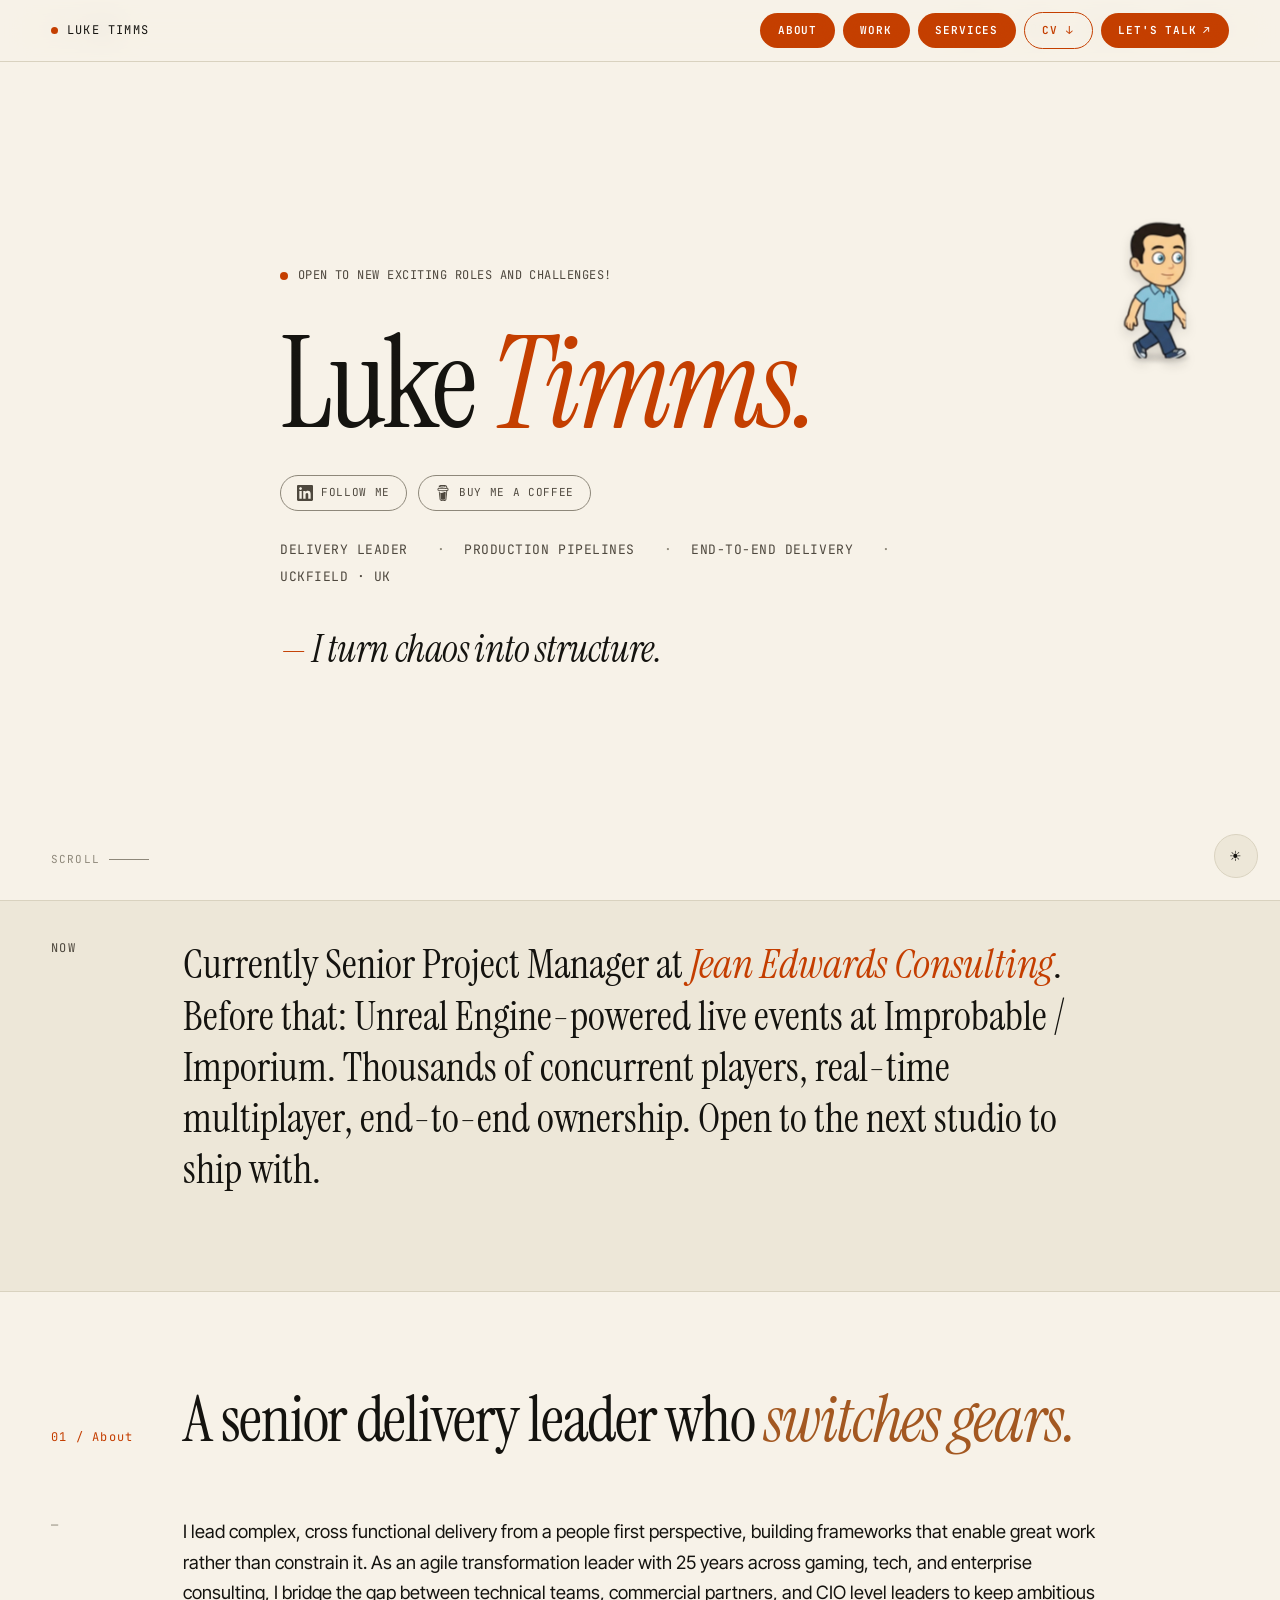
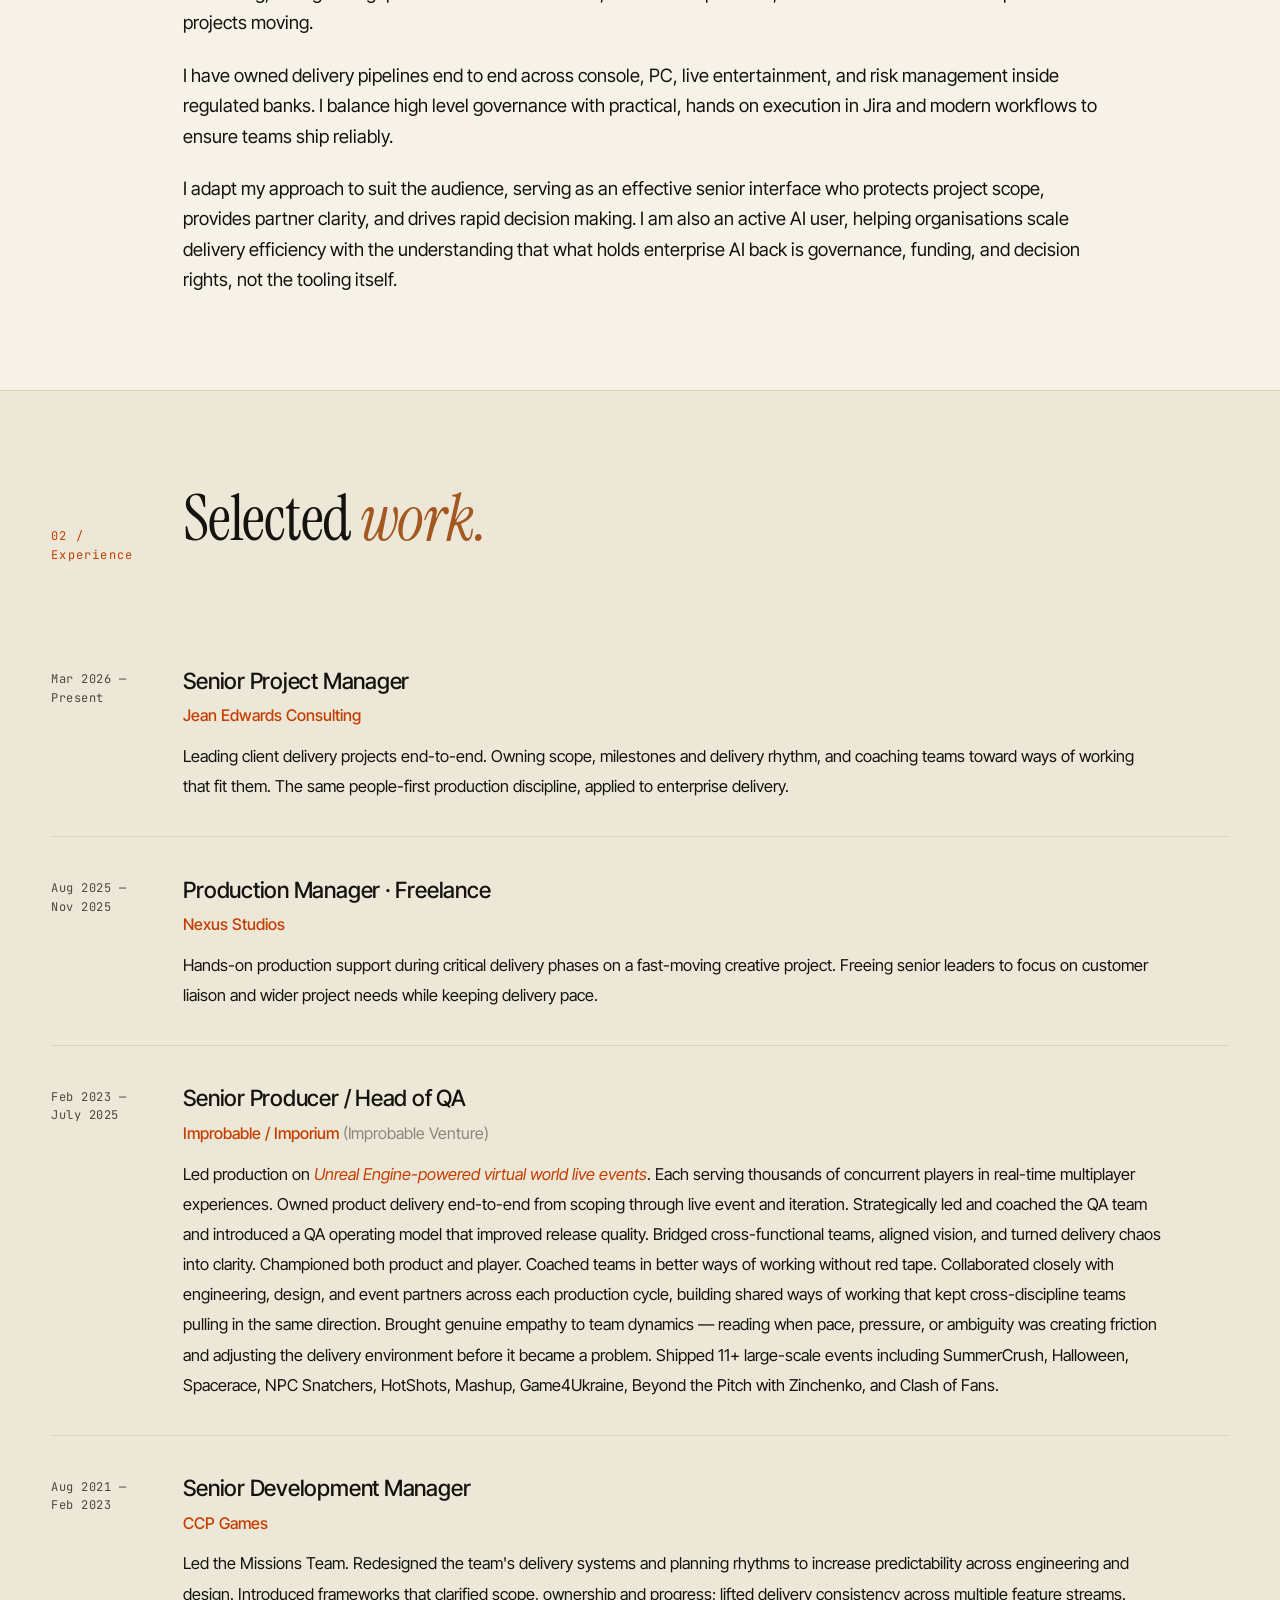
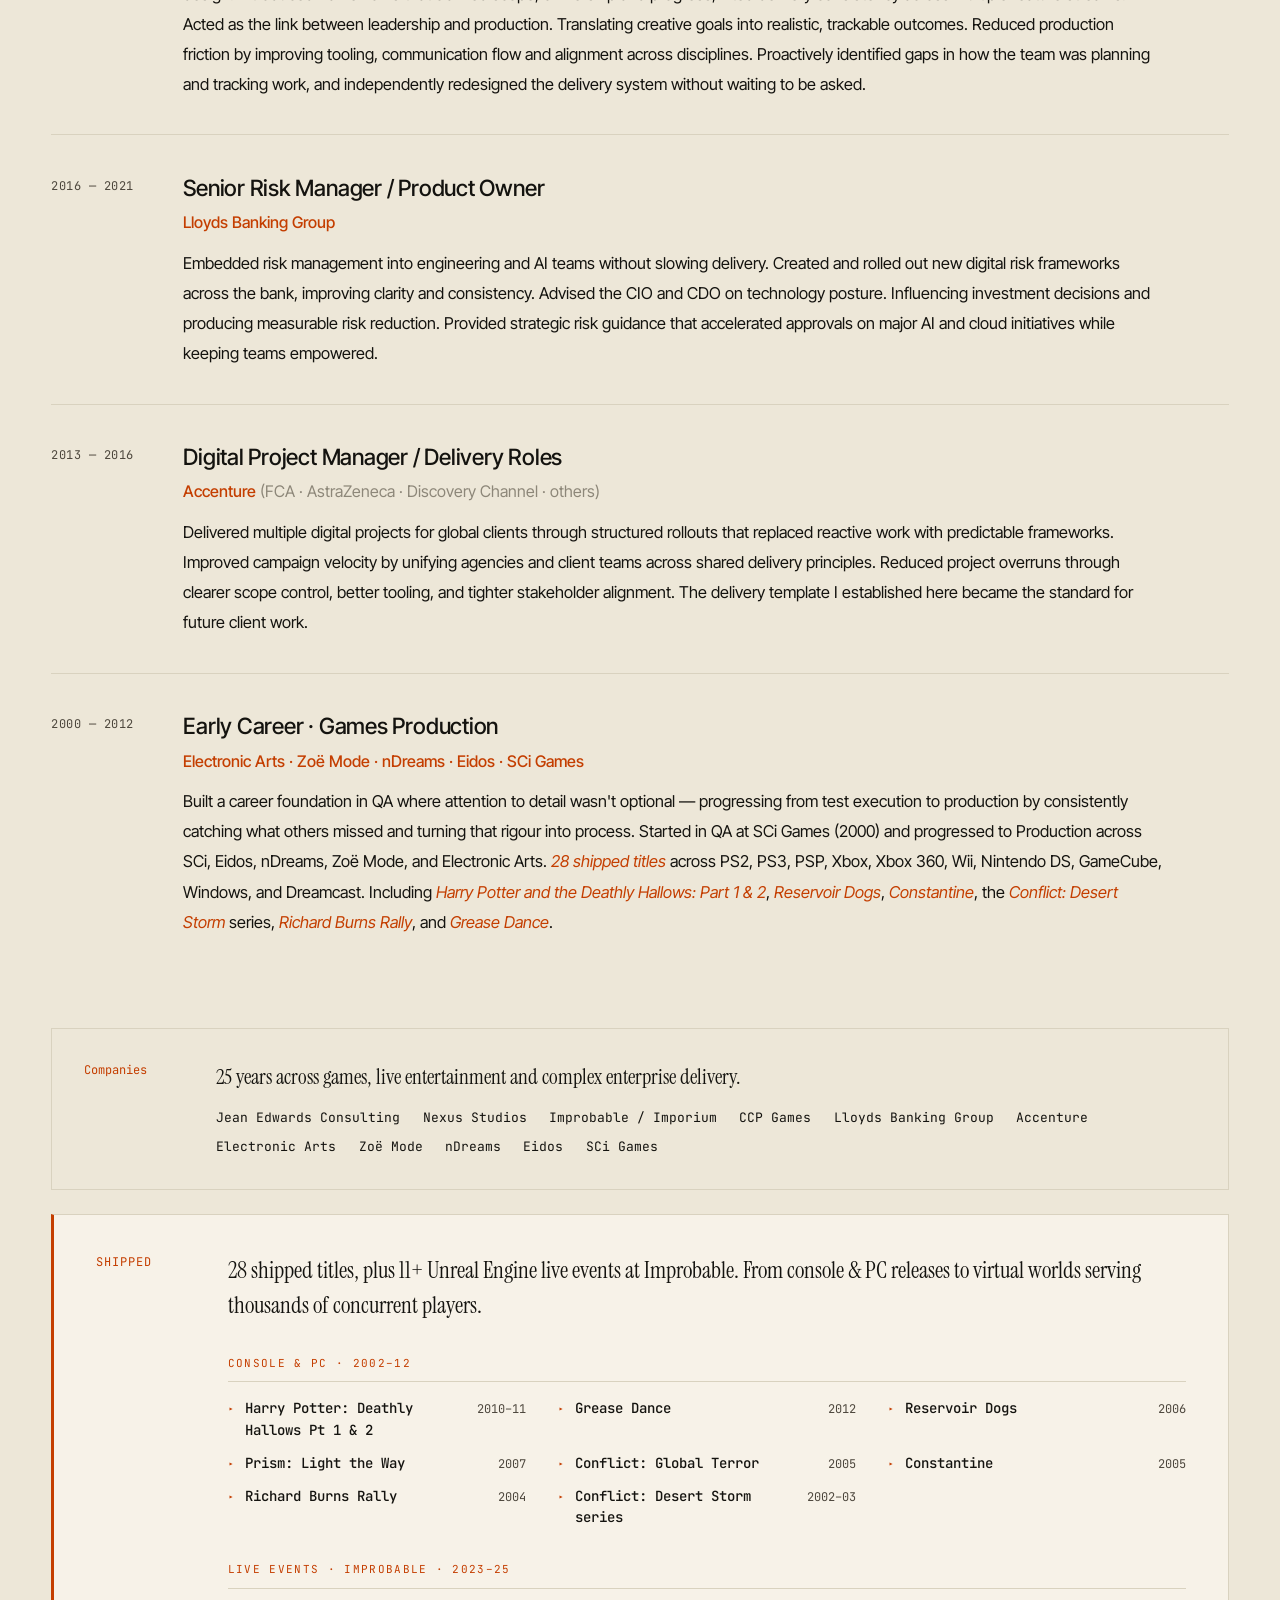
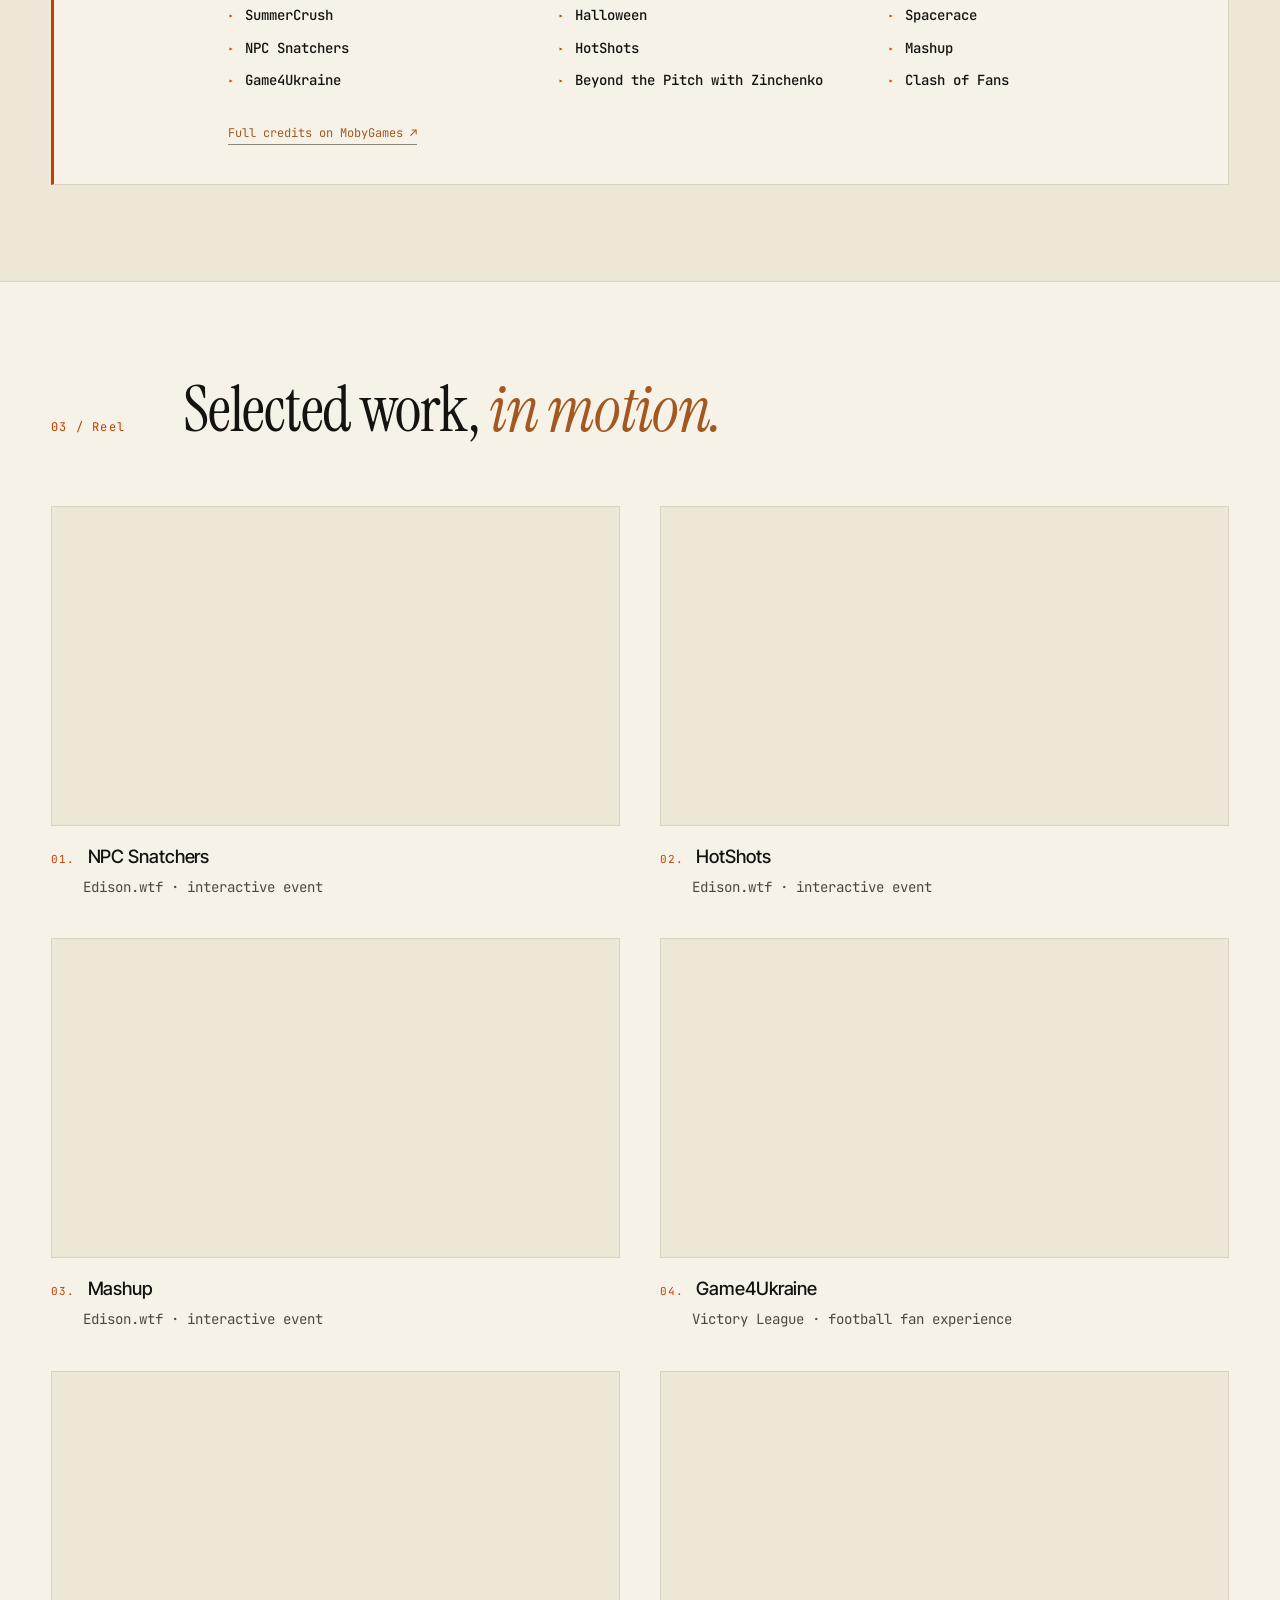
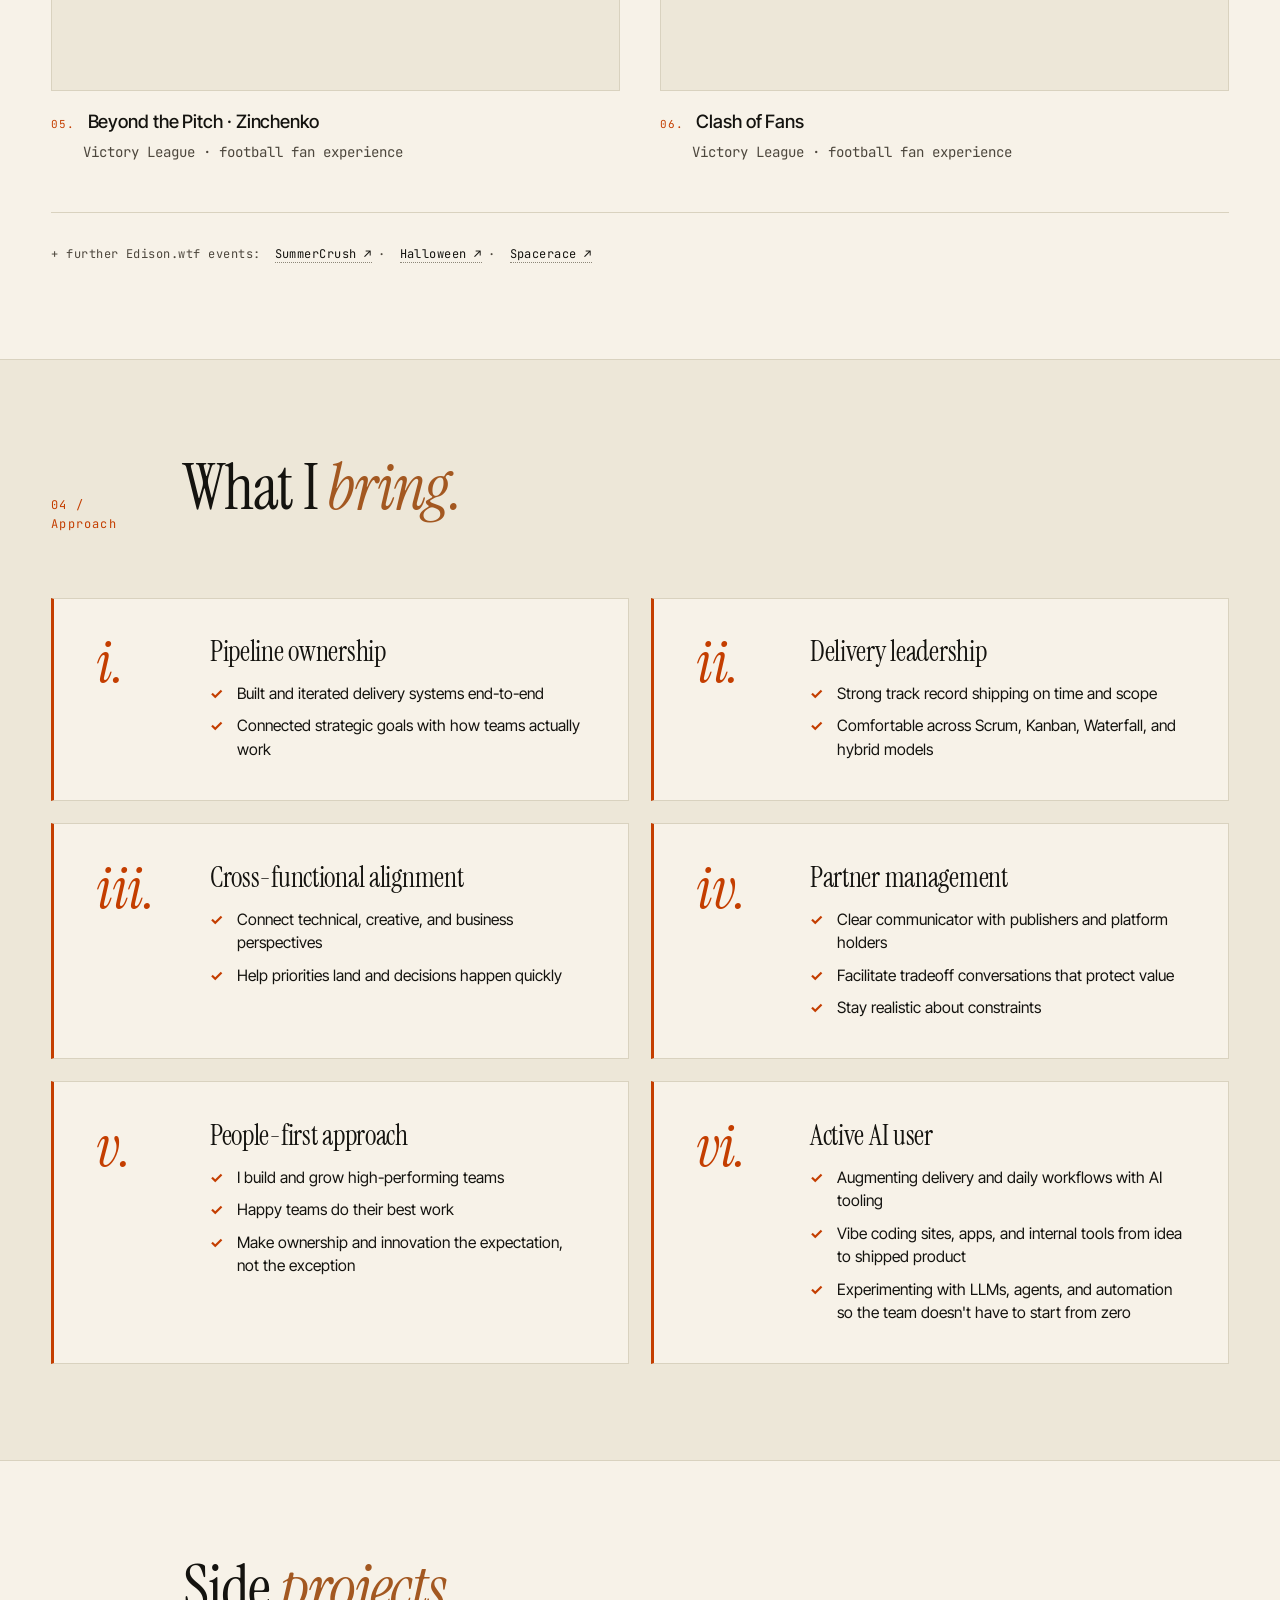
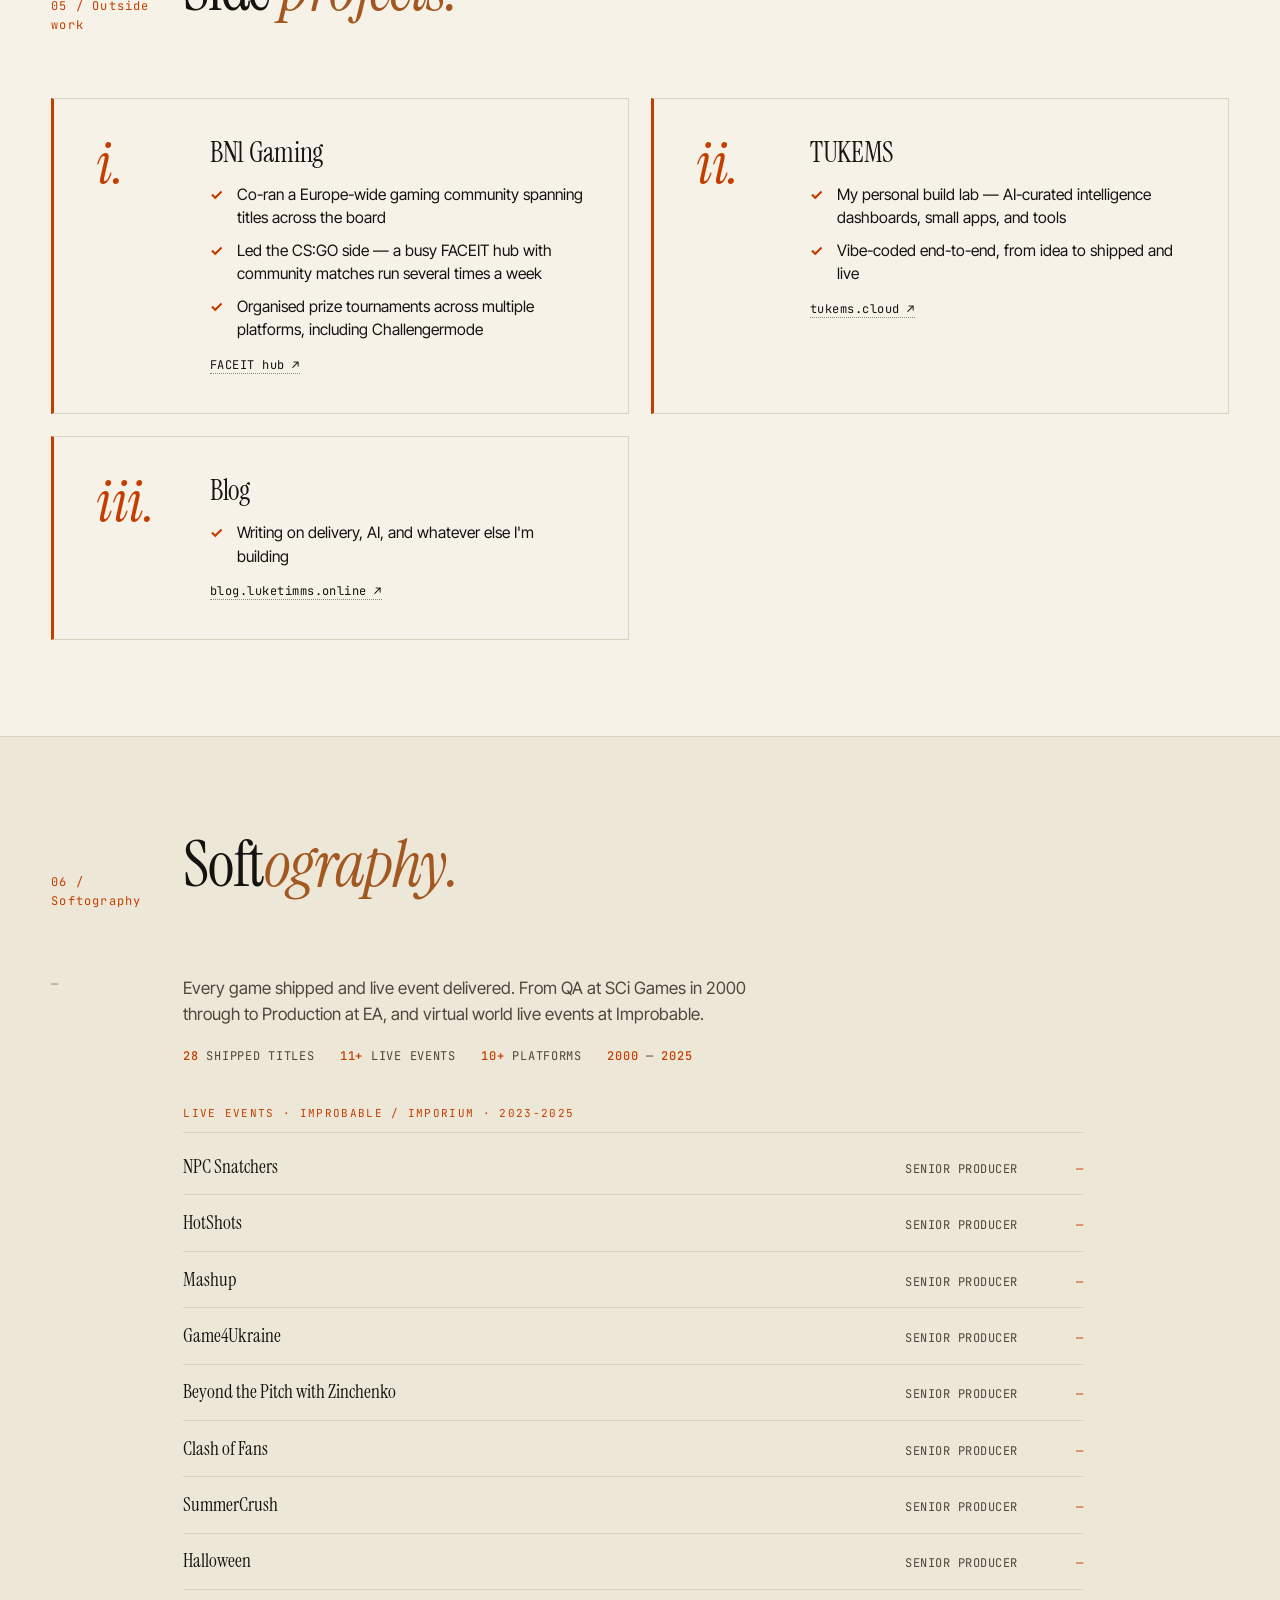
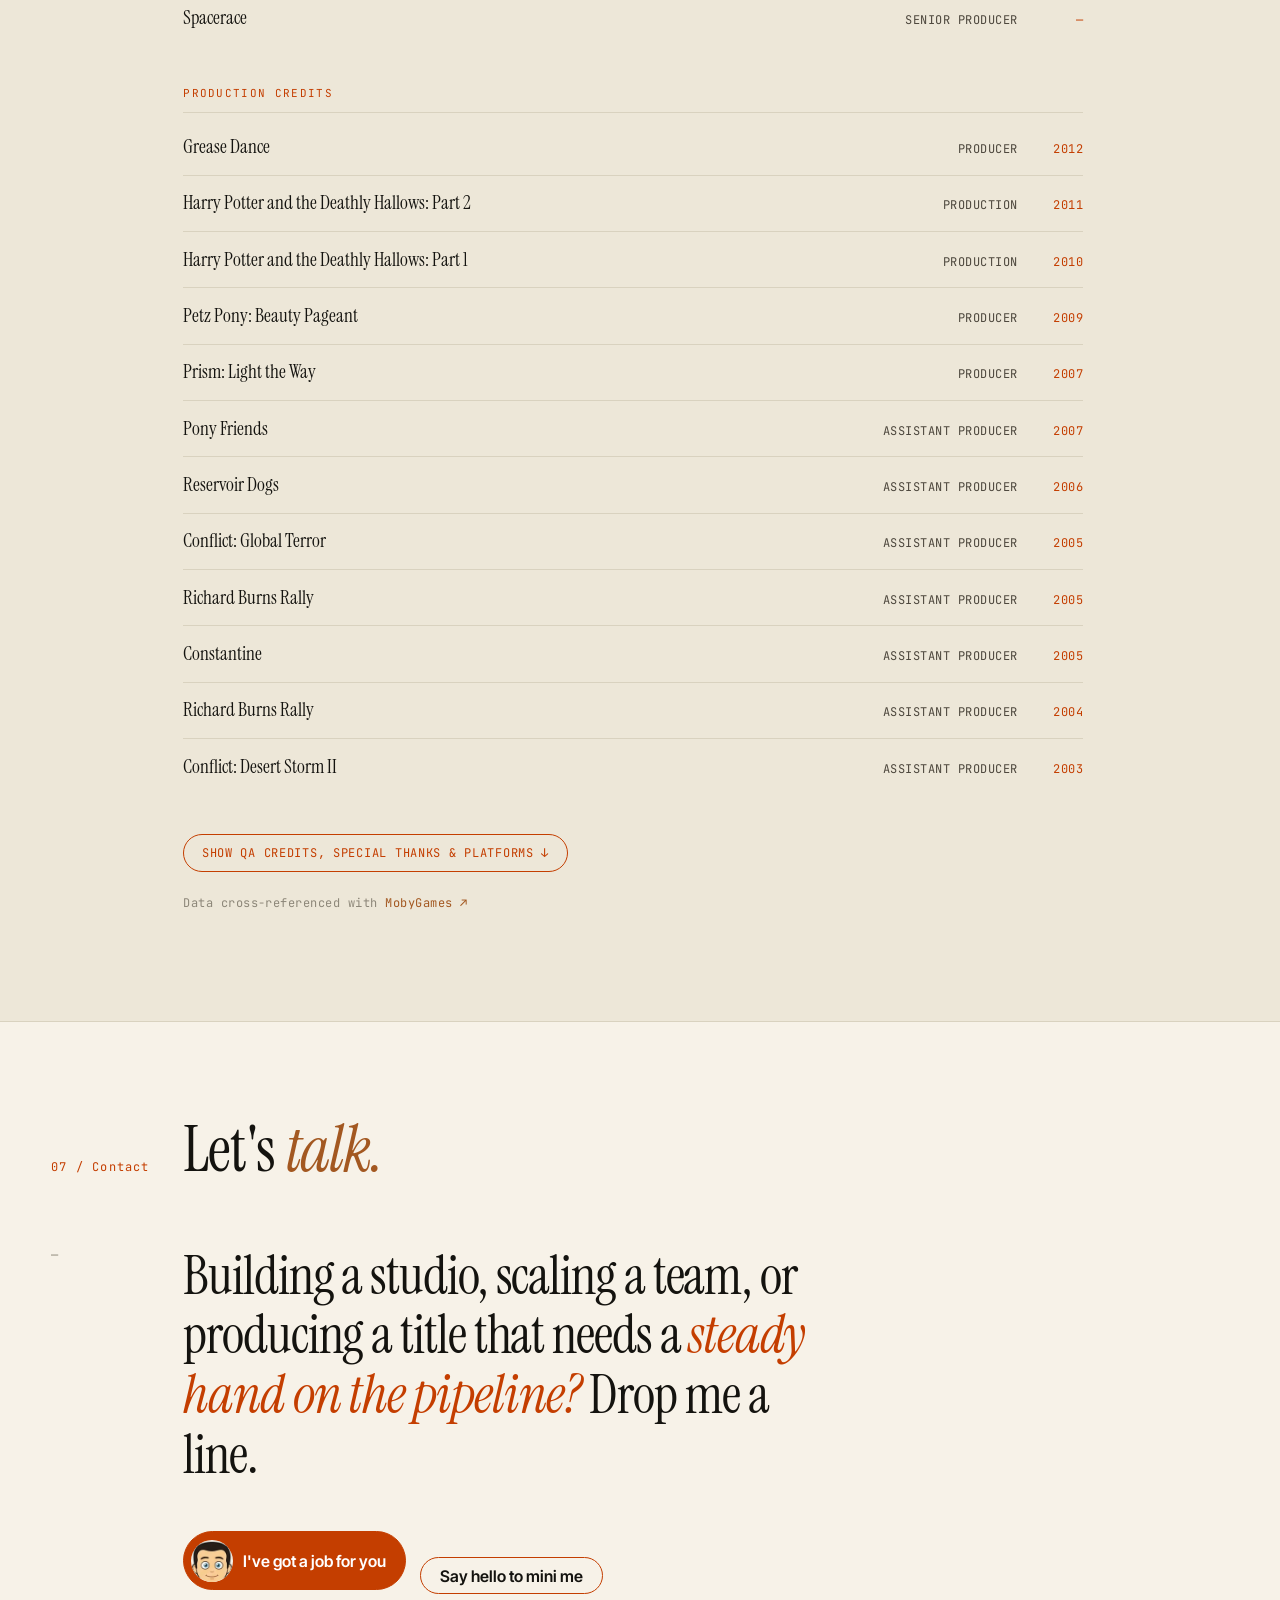
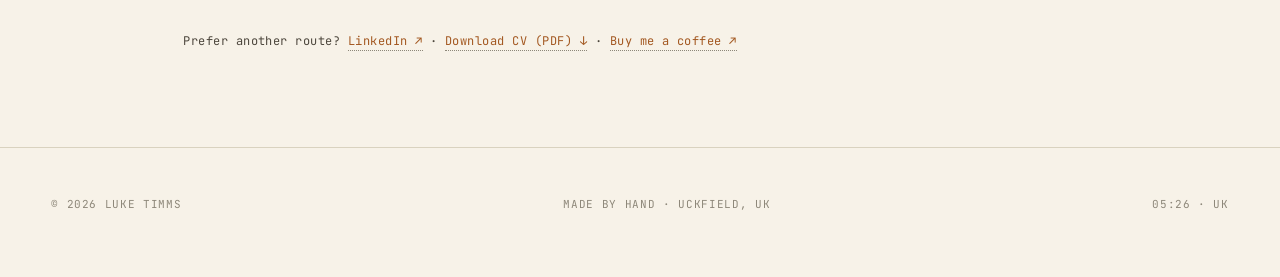
==== index.html @ fd8c1c5c "Add alternating section background tints to break up the scroll Luke: scrolling the CV felt like one" ====
<!DOCTYPE html>
<html lang="en">
<head>
  <meta charset="UTF-8">
  <meta name="viewport" content="width=device-width, initial-scale=1">
  <meta name="description" content="Luke Timms: Delivery Leader. Production pipelines, schedules, milestones, shipped titles. Based in Uckfield, England.">
  <meta name="theme-color" content="#0d0c0a">
  <title>Luke Timms · Delivery Leader · Production Pipelines · End-to-End Delivery</title>

  <!-- Open Graph -->
  <meta property="og:title" content="Luke Timms · Delivery Leader">
  <meta property="og:description" content="Production pipelines · Schedules · Milestones · Shipped end-to-end">
  <meta property="og:type" content="profile">
  <meta property="og:url" content="https://luketimms.online">
  <meta property="og:image" content="https://luketimms.online/og-image.png">
  <meta property="og:image:width" content="1200">
  <meta property="og:image:height" content="630">
  <meta property="og:image:alt" content="Luke Timms · Delivery Leader">
  <meta property="og:site_name" content="Luke Timms">

  <!-- Twitter -->
  <meta name="twitter:card" content="summary_large_image">
  <meta name="twitter:title" content="Luke Timms · Delivery Leader">
  <meta name="twitter:description" content="Production pipelines · Schedules · Milestones · Shipped end-to-end">
  <meta name="twitter:image" content="https://luketimms.online/og-image.png">

  <!-- Fonts -->
  <link rel="preconnect" href="https://fonts.googleapis.com">
  <link rel="preconnect" href="https://fonts.gstatic.com" crossorigin>
  <link href="https://fonts.googleapis.com/css2?family=Instrument+Serif:ital@0;1&family=Inter+Tight:wght@300;400;500;600;700&family=JetBrains+Mono:wght@400;500&display=swap" rel="stylesheet">

  <style>
    :root {
      --bg:        #0d0c0a;
      --bg-soft:   #14130f;
      --line:      #1f1d17;
      --text:      #f0ece2;
      --text-dim:  #b3ad9f;
      --text-mute: #4a463e;
      --accent:    #ff5b14;
      --accent-2:  #ffb38a;
      --max:       1440px;
      --pad-x:     clamp(1.25rem, 4vw, 3.5rem);
    }

    [data-theme="light"] {
      --bg:        #f7f2e8;
      --bg-soft:   #ede7d8;
      --line:      #d9d2bf;
      --text:      #14130f;
      --text-dim:  #4d473d;
      --text-mute: #8d8779;
      --accent:    #c43e00;
      --accent-2:  #a35821;
    }

    *, *::before, *::after { box-sizing: border-box; }

    html { scroll-behavior: smooth; }

    body {
      margin: 0;
      background: var(--bg);
      color: var(--text);
      font-family: 'Inter Tight', system-ui, -apple-system, sans-serif;
      font-weight: 400;
      font-size: 17px;
      line-height: 1.55;
      -webkit-font-smoothing: antialiased;
      text-rendering: optimizeLegibility;
      overflow-x: hidden;
    }

    /* Selection */
    ::selection { background: var(--accent); color: var(--bg); }

    /* Subtle film grain */
    body::before {
      content: "";
      position: fixed; inset: 0;
      pointer-events: none;
      z-index: 100;
      opacity: 0.035;
      background-image: url("data:image/svg+xml;utf8,<svg xmlns='http://www.w3.org/2000/svg' width='160' height='160'><filter id='n'><feTurbulence type='fractalNoise' baseFrequency='0.9' numOctaves='2'/></filter><rect width='100%25' height='100%25' filter='url(%23n)'/></svg>");
      mix-blend-mode: overlay;
    }

    /* Typography */
    h1, h2, h3, h4 { font-family: 'Instrument Serif', Georgia, serif; font-weight: 400; letter-spacing: -0.01em; margin: 0; }
    .mono { font-family: 'JetBrains Mono', ui-monospace, monospace; }
    a { color: inherit; text-decoration: none; }
    p { margin: 0 0 1em; }

    .wrap {
      max-width: var(--max);
      margin: 0 auto;
      padding: 0 var(--pad-x);
    }

    /* ───── NAV ───── */
    nav.top {
      position: fixed; top: 0; left: 0; right: 0;
      display: flex; justify-content: space-between; align-items: center;
      padding: 1.25rem var(--pad-x);
      font-family: 'JetBrains Mono', monospace;
      font-size: 12px;
      letter-spacing: 0.04em;
      text-transform: uppercase;
      z-index: 50;
      mix-blend-mode: difference;
      color: #fff;
    }
    nav.top .brand { font-weight: 500; }
    nav.top .links { display: flex; gap: 2rem; }
    nav.top .links a { opacity: 0.7; transition: opacity 0.2s; }
    nav.top .links a:hover { opacity: 1; }
    @media (max-width: 640px) { nav.top .links { display: none; } }

    /* ───── HERO ───── */
    .hero {
      min-height: 100svh;
      display: grid;
      align-content: center;
      padding-top: 6rem;
      padding-bottom: 1.5rem;
      position: relative;
    }
    .hero + section.block {
      padding-top: 2.4rem;
    }
    .hero .status {
      display: inline-flex; align-items: center; gap: 0.6rem;
      font-family: 'JetBrains Mono', monospace;
      font-size: 12px;
      letter-spacing: 0.04em;
      text-transform: uppercase;
      color: var(--text-dim);
      margin-bottom: 2.5rem;
    }
    .hero .status .dot {
      width: 8px; height: 8px;
      border-radius: 50%;
      background: var(--accent);
      box-shadow: 0 0 0 0 var(--accent);
      animation: pulse 2.4s infinite;
    }
    @keyframes pulse {
      0%   { box-shadow: 0 0 0 0 rgba(255,91,20,0.6); }
      70%  { box-shadow: 0 0 0 10px rgba(255,91,20,0); }
      100% { box-shadow: 0 0 0 0 rgba(255,91,20,0); }
    }

    .hero h1 {
      font-size: clamp(2.6rem, 10vw, 8.5rem);
      line-height: 0.92;
      letter-spacing: -0.035em;
      margin-bottom: 2rem;
      white-space: nowrap;
    }
    .hero h1 .italic { font-style: italic; color: var(--accent); }

    .hero .socials {
      display: flex;
      flex-wrap: wrap;
      gap: 0.7rem;
      margin-bottom: 1.8rem;
    }
    .hero .socials a {
      display: inline-flex;
      align-items: center;
      gap: 0.5rem;
      padding: 0.55rem 1rem;
      border-radius: 999px;
      border: 1px solid var(--text-mute);
      color: var(--text-dim);
      font-family: 'JetBrains Mono', monospace;
      font-size: 11px;
      letter-spacing: 0.06em;
      text-transform: uppercase;
      transition: border-color 0.2s, color 0.2s, transform 0.2s;
    }
    .hero .socials a:hover {
      border-color: var(--accent);
      color: var(--accent);
      transform: translateY(-2px);
    }
    .hero .socials svg {
      width: 16px;
      height: 16px;
      fill: currentColor;
      flex-shrink: 0;
    }

    .hero .tagline {
      display: flex; flex-wrap: wrap; gap: 0.4rem 1.2rem;
      font-family: 'JetBrains Mono', monospace;
      font-size: 13px;
      letter-spacing: 0.04em;
      text-transform: uppercase;
      color: var(--text-dim);
      max-width: 720px;
    }
    .hero .tagline span { display: inline-flex; align-items: center; gap: 0.6rem; }
    .hero .tagline span::after {
      content: "·"; color: var(--text-mute);
      margin-left: 1.2rem;
    }
    .hero .tagline span:last-child::after { content: ""; }

    .hero .credo {
      font-family: 'Instrument Serif', serif;
      font-style: italic;
      font-size: clamp(1.5rem, 3.4vw, 2.4rem);
      line-height: 1.25;
      letter-spacing: -0.01em;
      color: var(--text);
      margin-top: 2.4rem;
      max-width: 760px;
    }
    .hero .credo::before {
      content: "— ";
      color: var(--accent);
      font-style: normal;
    }

    .hero .scroll-cue {
      position: absolute; bottom: 2rem; left: var(--pad-x);
      font-family: 'JetBrains Mono', monospace;
      font-size: 11px;
      letter-spacing: 0.1em;
      text-transform: uppercase;
      color: var(--text-mute);
      display: flex; align-items: center; gap: 0.6rem;
    }
    .hero .scroll-cue::after {
      content: ""; width: 40px; height: 1px; background: var(--text-mute);
      animation: scrollLine 2.6s infinite;
      transform-origin: left;
    }
    @keyframes scrollLine {
      0%, 100% { transform: scaleX(0.4); opacity: 0.4; }
      50%      { transform: scaleX(1);   opacity: 1; }
    }

    /* ───── SECTION FRAMING ───── */
    section.block {
      padding: 6rem 0;
      border-top: 1px solid var(--line);
      position: relative;
    }
    /* Alternating tint so sections read as distinct bands while scrolling,
       not one continuous page. Strictly alternates bg / bg-soft off the hero
       (which sits on plain --bg). Experience and Services land on --bg-soft
       here, so their inner cards (ship-credits, .service) are flipped to
       --bg below to keep the same card-vs-section contrast they always had —
       just inverted, not reduced. Reel keeps the default (--bg) and needs no
       change, since its .embed card was already --bg-soft against it. */
    #currently, #experience, #services, #softography { background: var(--bg-soft); }
    .section-head {
      display: grid;
      grid-template-columns: 100px 1fr;
      gap: 2rem;
      margin-bottom: 4rem;
      align-items: baseline;
    }
    .section-head .num {
      font-family: 'JetBrains Mono', monospace;
      font-size: 12px;
      letter-spacing: 0.1em;
      color: var(--accent);
    }
    .section-head h2 {
      font-size: clamp(2.2rem, 5vw, 4rem);
      line-height: 1;
      letter-spacing: -0.02em;
    }
    .section-head h2 .italic { font-style: italic; color: var(--accent-2); }

    /* ───── CURRENTLY ───── */
    .currently {
      display: grid;
      grid-template-columns: 100px 1fr;
      gap: 2rem;
    }
    .currently .label {
      font-family: 'JetBrains Mono', monospace;
      font-size: 12px;
      letter-spacing: 0.1em;
      color: var(--text-dim);
      text-transform: uppercase;
    }
    .currently .body {
      font-family: 'Instrument Serif', serif;
      font-size: clamp(1.6rem, 3.2vw, 2.6rem);
      line-height: 1.25;
      max-width: 900px;
      color: var(--text);
    }
    .currently .body em { color: var(--accent); font-style: italic; }

    /* ───── ABOUT ───── */
    .about-grid {
      display: grid;
      grid-template-columns: 100px 1fr;
      gap: 2rem;
    }
    .about-grid .body {
      max-width: 920px;
      font-size: 1.15rem;
      line-height: 1.65;
      color: var(--text);
    }
    .about-grid .body p { margin-bottom: 1.2em; }
    .about-grid .body p:last-child { margin-bottom: 0; }

    /* ───── EXPERIENCE ───── */
    .role {
      display: grid;
      grid-template-columns: 100px 1fr;
      gap: 2rem;
      padding: 2.2rem 0;
      border-top: 1px solid var(--line);
      transition: background 0.3s;
    }
    .role:first-child { border-top: none; }
    .role:hover { background: linear-gradient(90deg, transparent, rgba(255,91,20,0.04), transparent); }
    .role .when {
      font-family: 'JetBrains Mono', monospace;
      font-size: 12px;
      letter-spacing: 0.04em;
      color: var(--text-dim);
      padding-top: 0.4rem;
    }
    .role .what h3 {
      font-family: 'Inter Tight', sans-serif;
      font-weight: 500;
      font-size: 1.4rem;
      letter-spacing: -0.01em;
      margin-bottom: 0.3rem;
    }
    .role .what .org {
      color: var(--accent);
      font-size: 1rem;
      margin-bottom: 0.8rem;
      font-weight: 500;
    }
    .role .what p {
      color: var(--text);
      max-width: 980px;
      margin: 0;
      font-size: 1.02rem;
      line-height: 1.85;
    }

    /* ───── SERVICES (What I bring — infographic) ───── */
    .services {
      display: grid;
      grid-template-columns: repeat(2, 1fr);
      gap: 1.4rem;
    }

    .service {
      position: relative;
      background: var(--bg);
      border: 1px solid var(--line);
      border-left: 3px solid var(--accent);
      padding: 2.4rem 2.6rem;
      display: grid;
      grid-template-columns: 90px 1fr;
      gap: 1.5rem;
      align-items: start;
      transition: background 0.25s, border-color 0.25s, transform 0.25s;
    }
    .service:hover {
      background: var(--bg-soft);
      transform: translateY(-3px);
      border-left-color: var(--accent-2);
    }
    .service .ix {
      font-family: 'Instrument Serif', Georgia, serif;
      font-style: italic;
      font-size: 3.6rem;
      line-height: 0.85;
      color: var(--accent);
      letter-spacing: -0.02em;
      margin: 0;
      align-self: start;
      padding-top: 0.15rem;
    }
    .service h4 {
      font-family: 'Instrument Serif', Georgia, serif;
      font-weight: 400;
      font-size: 1.75rem;
      line-height: 1.1;
      letter-spacing: -0.01em;
      color: var(--text);
      margin: 0 0 0.9rem;
    }
    .service .srv-list {
      list-style: none;
      padding: 0;
      margin: 0;
      font-family: 'Inter Tight', sans-serif;
      font-size: 0.98rem;
      color: var(--text);
      line-height: 1.5;
    }
    .service .srv-list li {
      position: relative;
      padding-left: 1.7rem;
      margin-bottom: 0.55rem;
    }
    .service .srv-list li:last-child {
      margin-bottom: 0;
    }
    .service .srv-list li::before {
      content: "✓";
      position: absolute;
      left: 0;
      top: 0;
      color: var(--accent);
      font-weight: 700;
      font-size: 0.95rem;
      line-height: 1.55;
    }
    @media (max-width: 760px) {
      .services { grid-template-columns: 1fr; }
      .service { grid-template-columns: 70px 1fr; padding: 1.8rem 1.6rem; }
      .service .ix { font-size: 2.6rem; }
      .service h4 { font-size: 1.4rem; }
    }
    .service .proj-links {
      margin-top: 0.9rem;
      font-family: 'JetBrains Mono', monospace;
      font-size: 12px;
      letter-spacing: 0.04em;
      color: var(--text-dim);
    }
    .service .proj-links a {
      color: var(--text);
      border-bottom: 1px dotted var(--text-mute);
      transition: color 0.2s, border-color 0.2s;
    }
    .service .proj-links a:hover {
      color: var(--accent);
      border-bottom-color: var(--accent);
    }

    /* ───── REEL ───── */
    .reel {
      display: grid;
      grid-template-columns: repeat(auto-fill, minmax(380px, 1fr));
      gap: 2.5rem;
    }
    .video-card {
      display: flex;
      flex-direction: column;
    }
    .video-card .embed {
      position: relative;
      width: 100%;
      aspect-ratio: 16 / 9;
      background: var(--bg-soft);
      border: 1px solid var(--line);
      overflow: hidden;
      transition: border-color 0.25s, transform 0.25s;
    }
    .video-card:hover .embed {
      border-color: var(--accent);
    }
    .video-card .embed iframe {
      position: absolute;
      inset: 0;
      width: 100%;
      height: 100%;
      border: 0;
    }
    .video-card .meta {
      margin-top: 1rem;
      display: flex;
      align-items: baseline;
      gap: 0.75rem;
    }
    .video-card .meta .num {
      font-family: 'JetBrains Mono', monospace;
      font-size: 11px;
      color: var(--accent);
      letter-spacing: 0.1em;
      flex-shrink: 0;
    }
    .video-card .meta h4 {
      font-family: 'Inter Tight', sans-serif;
      font-weight: 500;
      font-size: 1.15rem;
      letter-spacing: -0.005em;
      margin: 0;
    }
    .video-card .caption {
      margin: 0.4rem 0 0 2rem;
      color: var(--text-dim);
      font-size: 0.88rem;
      font-family: 'JetBrains Mono', monospace;
    }
    .more-events {
      margin-top: 3rem;
      padding-top: 2rem;
      border-top: 1px solid var(--line);
      font-family: 'JetBrains Mono', monospace;
      font-size: 12px;
      letter-spacing: 0.04em;
      color: var(--text-dim);
    }
    .more-events a {
      color: var(--text);
      border-bottom: 1px dotted var(--text-mute);
      transition: color 0.2s, border-color 0.2s;
      margin: 0 0.4rem;
    }
    .more-events a:hover {
      color: var(--accent);
      border-bottom-color: var(--accent);
    }
    @media (max-width: 720px) {
      .reel { grid-template-columns: 1fr; gap: 1.5rem; }
      .video-card .caption { margin-left: 0; }
    }

    /* ───── SOFTOGRAPHY ───── */
    .softo-grid { display: grid; grid-template-columns: 100px 1fr; gap: 2rem; }
    .softo-intro { color: var(--text-dim); max-width: 620px; margin-bottom: 1.2rem; }
    .softo-stats {
      display: flex; flex-wrap: wrap; gap: 0.5rem 1.6rem; margin-bottom: 2.5rem;
      font-family: 'JetBrains Mono', monospace; font-size: 12px;
      letter-spacing: 0.06em; text-transform: uppercase; color: var(--text-dim);
    }
    .softo-stats span { color: var(--accent); font-weight: 500; }
    .softo-label {
      font-family: 'JetBrains Mono', monospace; font-size: 11px;
      letter-spacing: 0.12em; text-transform: uppercase;
      color: var(--accent); padding-bottom: 0.6rem;
      border-bottom: 1px solid var(--line); margin-bottom: 0.4rem; max-width: 900px;
    }
    .softo-group { margin-bottom: 2.5rem; max-width: 900px; }
    .softo-credit {
      display: grid; grid-template-columns: 1fr auto auto; gap: 0.5rem 1.6rem;
      align-items: baseline; padding: 0.8rem 0; border-bottom: 1px solid var(--line);
    }
    .softo-credit:last-child { border-bottom: none; }
    .softo-title { font-family: 'Instrument Serif', Georgia, serif; font-size: 1.2rem; color: var(--text); }
    .softo-role, .softo-year {
      font-family: 'JetBrains Mono', monospace; font-size: 12px; letter-spacing: 0.04em; text-align: right;
    }
    .softo-role { color: var(--text-dim); text-transform: uppercase; }
    .softo-year { color: var(--accent); min-width: 40px; }
    .softo-platforms { display: flex; flex-wrap: wrap; gap: 0.4rem; margin: 1rem 0 2.5rem; max-width: 900px; }
    .softo-tag {
      font-family: 'JetBrains Mono', monospace; font-size: 11px; letter-spacing: 0.06em; text-transform: uppercase;
      padding: 0.35rem 0.75rem; border: 1px solid var(--line); color: var(--text-dim); border-radius: 999px;
    }
    .softo-toggle {
      font-family: 'JetBrains Mono', monospace; font-size: 12px; letter-spacing: 0.06em; text-transform: uppercase;
      color: var(--accent); background: transparent; border: 1px solid var(--accent);
      border-radius: 999px; padding: 0.6rem 1.1rem; cursor: pointer; transition: background 0.2s, color 0.2s;
    }
    .softo-toggle:hover { background: var(--accent); color: var(--bg); }
    .softo-source {
      margin-top: 1.4rem; font-family: 'JetBrains Mono', monospace; font-size: 12px;
      color: var(--text-mute); letter-spacing: 0.04em;
    }
    .softo-source a { color: var(--accent-2); }
    @media (max-width: 720px) {
      .softo-grid { grid-template-columns: 1fr; gap: 1rem; }
    }
    @media (max-width: 600px) {
      .softo-credit { grid-template-columns: 1fr; gap: 0.15rem; }
      .softo-role, .softo-year { text-align: left; }
    }
    @media print { .softo-more[hidden] { display: block !important; } .softo-toggle { display: none; } }

    /* ───── CONTACT ───── */
    .contact-grid {
      display: grid;
      grid-template-columns: 100px 1fr;
      gap: 2rem;
    }
    .contact-grid .pitch {
      font-family: 'Instrument Serif', serif;
      font-size: clamp(2rem, 5vw, 3.4rem);
      line-height: 1.1;
      letter-spacing: -0.02em;
      max-width: 880px;
      margin-bottom: 2.5rem;
    }
    .contact-grid .pitch em { color: var(--accent); font-style: italic; }
    .contact-links {
      display: flex; flex-wrap: wrap; gap: 0.8rem;
    }
    .contact-links a {
      display: inline-flex; align-items: center; gap: 0.6rem;
      padding: 0.9rem 1.4rem;
      border: 1px solid var(--line);
      border-radius: 999px;
      font-family: 'JetBrains Mono', monospace;
      font-size: 13px;
      letter-spacing: 0.02em;
      transition: all 0.2s;
    }
    .contact-links a:hover {
      border-color: var(--accent);
      color: var(--accent);
      transform: translateY(-2px);
    }
    .contact-links a .arrow { transition: transform 0.2s; }
    .contact-links a:hover .arrow { transform: translate(2px, -2px); }

    /* ───── FOOTER ───── */
    footer {
      border-top: 1px solid var(--line);
      padding: 3rem 0 4rem;
      font-family: 'JetBrains Mono', monospace;
      font-size: 11px;
      letter-spacing: 0.06em;
      text-transform: uppercase;
      color: var(--text-mute);
    }
    footer .row {
      display: flex; justify-content: space-between; flex-wrap: wrap; gap: 1rem;
    }

    /* ───── MOBILE ADJUSTMENTS ───── */
    @media (max-width: 720px) {
      .section-head,
      .currently,
      .about-grid,
      .role,
      .contact-grid {
        grid-template-columns: 1fr;
        gap: 1rem;
      }
      .section-head .num,
      .currently .label,
      .role .when { padding-top: 0; }

      .ship-credits {
        grid-template-columns: 1fr !important;
        gap: 1rem !important;
        padding: 1.4rem 1.2rem !important;
      }
      .ship-credits .num { padding-top: 0; }
      .ship-credits .ship-list {
        grid-template-columns: 1fr !important;
        gap: 0.6rem !important;
      }
      .ship-credits .ship-list li span:nth-child(2) { font-size: 13px; }
    }

    /* ───── THEME TOGGLE ───── */
    .theme-toggle {
      position: fixed;
      bottom: 1.4rem;
      right: 1.4rem;
      z-index: 60;
      width: 44px;
      height: 44px;
      border-radius: 50%;
      border: 1px solid var(--line);
      background: var(--bg-soft);
      color: var(--text);
      cursor: pointer;
      display: inline-flex;
      align-items: center;
      justify-content: center;
      font-family: 'JetBrains Mono', monospace;
      font-size: 14px;
      line-height: 1;
      transition: background 0.2s, border-color 0.2s, transform 0.2s, color 0.2s;
      backdrop-filter: blur(6px);
      -webkit-backdrop-filter: blur(6px);
    }
    .theme-toggle:hover {
      border-color: var(--accent);
      color: var(--accent);
      transform: translateY(-2px);
    }
    .theme-toggle .moon { display: inline; }
    .theme-toggle .sun  { display: none; }
    [data-theme="light"] .theme-toggle .moon { display: none; }
    [data-theme="light"] .theme-toggle .sun  { display: inline; }

    /* ───── REVEAL ANIMATION ───── */
    .reveal {
      opacity: 0;
      transform: translateY(20px);
      transition: opacity 0.8s ease, transform 0.8s ease;
    }
    .reveal.in {
      opacity: 1;
      transform: translateY(0);
    }
    @media (prefers-reduced-motion: reduce) {
      .reveal { opacity: 1; transform: none; transition: none; }
      .hero .status .dot { animation: none; }
      .hero .scroll-cue::after { animation: none; }
    }

    /* ───── Chat-style contact form ───── */
    .chat-wrap { max-width: 640px; }
    .chat-fallback {
      margin-top: 1.2rem;
      font-family: 'JetBrains Mono', monospace;
      font-size: 12px;
      color: var(--text-dim);
      letter-spacing: 0.04em;
    }
    .chat-fallback a {
      color: var(--accent-2);
      text-decoration: none;
      border-bottom: 1px dotted var(--text-mute);
      padding-bottom: 1px;
      transition: color 0.2s, border-color 0.2s;
    }
    .chat-fallback a:hover { color: var(--accent); border-bottom-color: var(--accent); }

    /* ───── Sticky top bar with nav pills ───── */
    .topbar {
      position: fixed;
      top: 0;
      left: 0;
      right: 0;
      z-index: 60;
      display: flex;
      align-items: center;
      justify-content: space-between;
      gap: 1rem;
      padding: 0.75rem var(--pad-x);
      background: rgba(13, 12, 10, 0.78);
      backdrop-filter: blur(14px) saturate(140%);
      -webkit-backdrop-filter: blur(14px) saturate(140%);
      border-bottom: 1px solid var(--line);
      animation: topbar-slide-in 0.45s 0.15s ease both;
    }
    @keyframes topbar-slide-in {
      from { transform: translateY(-100%); opacity: 0; }
      to   { transform: translateY(0);     opacity: 1; }
    }
    [data-theme="light"] .topbar {
      background: rgba(247, 242, 232, 0.82);
    }
    .topbar .mark {
      font-family: 'JetBrains Mono', monospace;
      font-size: 12px;
      letter-spacing: 0.1em;
      text-transform: uppercase;
      color: var(--text);
      text-decoration: none;
      display: inline-flex;
      align-items: center;
      gap: 0.55rem;
    }
    .topbar .mark::before {
      content: "";
      width: 7px;
      height: 7px;
      background: var(--accent);
      border-radius: 50%;
    }
    .topbar-nav {
      display: flex;
      align-items: center;
      gap: 0.5rem;
    }
    .topbar .nav-pill {
      display: inline-flex;
      align-items: center;
      gap: 0.4rem;
      padding: 0.55rem 1.1rem;
      background: var(--accent);
      color: #fff;
      font-family: 'JetBrains Mono', monospace;
      font-size: 11px;
      font-weight: 600;
      letter-spacing: 0.08em;
      text-transform: uppercase;
      text-decoration: none;
      border-radius: 999px;
      transition: background 0.2s ease, color 0.2s ease;
    }
    .topbar .nav-pill:hover {
      background: var(--accent-2);
      color: var(--bg);
    }
    .topbar .nav-pill .arrow {
      display: inline-block;
      transition: transform 0.2s ease;
    }
    .topbar .nav-pill.dl {
      background: transparent;
      color: var(--accent);
      border: 1.5px solid var(--accent);
    }
    .topbar .nav-pill.dl:hover {
      background: var(--accent);
      color: #fff;
    }
    .topbar .nav-pill.cta:hover .arrow {
      transform: translate(2px, -2px);
    }
    @media (max-width: 760px) {
      .topbar { padding: 0.6rem 1rem; }
      .topbar .mark { font-size: 11px; }
      .topbar-nav { gap: 0.35rem; }
      .topbar .nav-pill { padding: 0.5rem 0.85rem; font-size: 10px; }
      .topbar .nav-pill:not(.cta) { display: none; }
    }
  </style>
</head>
<body>

  <nav class="top">
    <div class="brand">LT / 2026</div>
    <div class="links">
      <a href="#about">About</a>
      <a href="#experience">Work</a>
      <a href="#services">Services</a>
      <a href="#contact">Contact</a>
    </div>
  </nav>

  <div class="topbar" id="topbar" aria-label="Site navigation">
    <a href="#top" class="mark">LUKE TIMMS</a>
    <nav class="topbar-nav">
      <a href="#about" class="nav-pill">About</a>
      <a href="#experience" class="nav-pill">Work</a>
      <a href="#services" class="nav-pill">Services</a>
      <a href="/Luke-Timms-CV.pdf" class="nav-pill dl" download>CV ↓</a>
      <a href="#contact" class="nav-pill cta">Let's talk <span class="arrow">↗</span></a>
    </nav>
  </div>

  <header class="hero">
    <div class="wrap">
      <div class="status reveal">
        <span class="dot"></span>
        <span>Open to new exciting roles and challenges!</span>
      </div>
      <h1 class="reveal">
        Luke <span class="italic">Timms.</span>
      </h1>
      <div class="socials reveal">
        <a href="https://www.linkedin.com/in/luketimms" target="_blank" rel="noopener" aria-label="LinkedIn" title="LinkedIn">
          <svg viewBox="0 0 24 24" xmlns="http://www.w3.org/2000/svg"><path d="M20.447 20.452h-3.554v-5.569c0-1.328-.027-3.037-1.852-3.037-1.853 0-2.136 1.445-2.136 2.939v5.667H9.351V9h3.414v1.561h.046c.477-.9 1.637-1.85 3.37-1.85 3.601 0 4.267 2.37 4.267 5.455v6.286zM5.337 7.433c-1.144 0-2.063-.926-2.063-2.065 0-1.138.92-2.063 2.063-2.063 1.14 0 2.064.925 2.064 2.063 0 1.139-.925 2.065-2.064 2.065zm1.782 13.019H3.555V9h3.564v11.452zM22.225 0H1.771C.792 0 0 .774 0 1.729v20.542C0 23.227.792 24 1.771 24h20.451C23.2 24 24 23.227 24 22.271V1.729C24 .774 23.2 0 22.222 0h.003z"/></svg>
          <span>Follow Me</span>
        </a>
        <a href="https://www.buymeacoffee.com/lukedtimmsU" target="_blank" rel="noopener" aria-label="Buy me a coffee" title="Buy me a coffee">
          <svg viewBox="0 0 24 24" xmlns="http://www.w3.org/2000/svg"><path d="M20.216 6.415l-.132-.666c-.119-.598-.388-1.163-1.001-1.379-.197-.069-.42-.098-.57-.241-.152-.143-.196-.366-.231-.572-.065-.378-.125-.756-.192-1.133-.057-.325-.102-.69-.25-.987-.195-.4-.597-.634-.996-.788a5.723 5.723 0 00-.626-.194c-1-.263-2.05-.36-3.077-.416a25.834 25.834 0 00-3.7.062c-.915.083-1.88.184-2.75.5-.318.116-.646.256-.888.501-.297.302-.393.77-.177 1.146.154.267.415.456.692.58.36.162.737.284 1.123.366 1.075.238 2.189.331 3.287.37 1.218.05 2.437.01 3.65-.118.299-.033.598-.073.896-.119.352-.054.578-.513.474-.834-.124-.383-.457-.531-.834-.473-.466.074-.96.108-1.382.146-1.177.08-2.358.082-3.536.006a22.228 22.228 0 01-1.157-.107c-.086-.01-.18-.025-.258-.036-.243-.036-.484-.08-.724-.13-.111-.027-.111-.185 0-.212h.005c.277-.06.557-.108.838-.147h.002c.131-.009.263-.032.394-.048a25.076 25.076 0 013.426-.12c.674.019 1.347.067 2.017.144l.228.031c.267.04.533.088.798.145.392.085.895.113 1.07.542.055.137.08.288.111.431l.319 1.484a.237.237 0 01-.199.284h-.003c-.037.006-.075.01-.112.015a36.704 36.704 0 01-4.743.295 37.059 37.059 0 01-4.699-.304c-.14-.017-.293-.042-.417-.06-.326-.048-.649-.108-.973-.161-.393-.065-.768-.032-1.123.161-.29.16-.527.404-.675.701-.154.316-.199.66-.267 1-.069.34-.176.707-.135 1.056.087.753.613 1.365 1.37 1.502a39.69 39.69 0 0011.343.376.483.483 0 01.535.53l-.071.697-1.018 9.907c-.041.41-.047.832-.125 1.237-.122.637-.553 1.028-1.182 1.171-.577.131-1.165.2-1.756.205-.656.004-1.31-.025-1.966-.022-.699.004-1.556-.06-2.095-.58-.475-.458-.54-1.174-.605-1.793l-.731-7.013-.322-3.094c-.037-.351-.286-.695-.678-.678-.336.015-.718.3-.678.679l.228 2.185.949 9.112c.147 1.344 1.174 2.068 2.446 2.272.742.12 1.503.144 2.257.156.966.016 1.942.053 2.892-.122 1.408-.258 2.465-1.198 2.616-2.657.34-3.332.683-6.663 1.024-9.995l.215-2.087a.484.484 0 01.39-.426c.402-.078.787-.212 1.074-.518.455-.488.546-1.124.385-1.766zm-1.478.772c-.145.137-.363.201-.578.233-2.416.359-4.866.54-7.308.46-1.748-.06-3.477-.254-5.207-.498-.17-.024-.353-.055-.47-.18-.22-.236-.111-.71-.054-.995.052-.26.152-.609.463-.646.484-.057 1.046.148 1.526.22.577.088 1.156.159 1.737.212 2.48.226 5.002.19 7.472-.14.45-.06.899-.13 1.345-.21.399-.072.84-.206 1.08.206.166.281.188.657.162.974a.544.544 0 01-.169.364zm-6.159 3.9c-.862.37-1.84.788-3.109.788a5.884 5.884 0 01-1.569-.217l.877 9.004c.065.78.717 1.38 1.5 1.38 0 0 1.243.065 1.658.065.447 0 1.786-.065 1.786-.065.783 0 1.434-.6 1.499-1.38l.94-9.95a3.996 3.996 0 00-1.322-.238c-.826 0-1.491.284-2.26.613z"/></svg>
          <span>Buy Me A Coffee</span>
        </a>
      </div>
      <div class="tagline reveal">
        <span>Delivery Leader</span>
        <span>Production Pipelines</span>
        <span>End-to-End Delivery</span>
        <span>Uckfield · UK</span>
      </div>
      <p class="credo reveal">I turn chaos into structure.</p>
      <div class="scroll-cue">Scroll</div>
    </div>
  </header>

  <!-- ───── CURRENTLY ───── -->
  <section class="block" id="currently">
    <div class="wrap">
      <div class="currently reveal">
        <div class="label">Now</div>
        <div class="body">
          Currently Senior Project Manager at <em>Jean Edwards Consulting</em>. Before that: Unreal Engine-powered live events at Improbable / Imporium. Thousands of concurrent players, real-time multiplayer, end-to-end ownership. Open to the next studio to ship with.
        </div>
      </div>
    </div>
  </section>

  <!-- ───── ABOUT ───── -->
  <section class="block" id="about">
    <div class="wrap">
      <div class="section-head reveal">
        <div class="num">01 / About</div>
        <h2>A senior delivery leader who <span class="italic">switches gears.</span></h2>
      </div>

      <div class="about-grid reveal">
        <div class="num mono" style="color: var(--text-mute); font-size: 12px;">—</div>
        <div class="body">
          <p>
            I lead complex, cross functional delivery from a people first perspective, building frameworks that enable great work rather than constrain it. As an agile transformation leader with 25 years across gaming, tech, and enterprise consulting, I bridge the gap between technical teams, commercial partners, and CIO level leaders to keep ambitious projects moving.
          </p>
          <p>
            I have owned delivery pipelines end to end across console, PC, live entertainment, and risk management inside regulated banks. I balance high level governance with practical, hands on execution in Jira and modern workflows to ensure teams ship reliably.
          </p>
          <p>
            I adapt my approach to suit the audience, serving as an effective senior interface who protects project scope, provides partner clarity, and drives rapid decision making. I am also an active AI user, helping organisations scale delivery efficiency with the understanding that what holds enterprise AI back is governance, funding, and decision rights, not the tooling itself.
          </p>
        </div>
      </div>
    </div>
  </section>

  <!-- ───── EXPERIENCE ───── -->
  <section class="block" id="experience">
    <div class="wrap">
      <div class="section-head reveal">
        <div class="num">02 / Experience</div>
        <h2>Selected <span class="italic">work.</span></h2>
      </div>

      <div class="roles">
        <div class="role reveal">
          <div class="when mono">Mar 2026 — Present</div>
          <div class="what">
            <h3>Senior Project Manager</h3>
            <div class="org">Jean Edwards Consulting</div>
            <p>Leading client delivery projects end-to-end. Owning scope, milestones and delivery rhythm, and coaching teams toward ways of working that fit them. The same people-first production discipline, applied to enterprise delivery.</p>
          </div>
        </div>

        <div class="role reveal">
          <div class="when mono">Aug 2025 — Nov 2025</div>
          <div class="what">
            <h3>Production Manager · Freelance</h3>
            <div class="org">Nexus Studios</div>
            <p>Hands-on production support during critical delivery phases on a fast-moving creative project. Freeing senior leaders to focus on customer liaison and wider project needs while keeping delivery pace.</p>
          </div>
        </div>

        <div class="role reveal">
          <div class="when mono">Feb 2023 — July 2025</div>
          <div class="what">
            <h3>Senior Producer / Head of QA</h3>
            <div class="org">Improbable / Imporium <span style="color:var(--text-mute);font-weight:400;">(Improbable Venture)</span></div>
            <p>Led production on <em style="color:var(--accent);font-style:italic;">Unreal Engine-powered virtual world live events</em>. Each serving thousands of concurrent players in real-time multiplayer experiences. Owned product delivery end-to-end from scoping through live event and iteration. Strategically led and coached the QA team and introduced a QA operating model that improved release quality. Bridged cross-functional teams, aligned vision, and turned delivery chaos into clarity. Championed both product and player. Coached teams in better ways of working without red tape. Collaborated closely with engineering, design, and event partners across each production cycle, building shared ways of working that kept cross-discipline teams pulling in the same direction. Brought genuine empathy to team dynamics — reading when pace, pressure, or ambiguity was creating friction and adjusting the delivery environment before it became a problem. Shipped 11+ large-scale events including SummerCrush, Halloween, Spacerace, NPC Snatchers, HotShots, Mashup, Game4Ukraine, Beyond the Pitch with Zinchenko, and Clash of Fans.</p>
          </div>
        </div>

        <div class="role reveal">
          <div class="when mono">Aug 2021 — Feb 2023</div>
          <div class="what">
            <h3>Senior Development Manager</h3>
            <div class="org">CCP Games</div>
            <p>Led the Missions Team. Redesigned the team's delivery systems and planning rhythms to increase predictability across engineering and design. Introduced frameworks that clarified scope, ownership and progress; lifted delivery consistency across multiple feature streams. Acted as the link between leadership and production. Translating creative goals into realistic, trackable outcomes. Reduced production friction by improving tooling, communication flow and alignment across disciplines. Proactively identified gaps in how the team was planning and tracking work, and independently redesigned the delivery system without waiting to be asked.</p>
          </div>
        </div>

        <div class="role reveal">
          <div class="when mono">2016 — 2021</div>
          <div class="what">
            <h3>Senior Risk Manager / Product Owner</h3>
            <div class="org">Lloyds Banking Group</div>
            <p>Embedded risk management into engineering and AI teams without slowing delivery. Created and rolled out new digital risk frameworks across the bank, improving clarity and consistency. Advised the CIO and CDO on technology posture. Influencing investment decisions and producing measurable risk reduction. Provided strategic risk guidance that accelerated approvals on major AI and cloud initiatives while keeping teams empowered.</p>
          </div>
        </div>

        <div class="role reveal">
          <div class="when mono">2013 — 2016</div>
          <div class="what">
            <h3>Digital Project Manager / Delivery Roles</h3>
            <div class="org">Accenture <span style="color:var(--text-mute);font-weight:400;">(FCA · AstraZeneca · Discovery Channel · others)</span></div>
            <p>Delivered multiple digital projects for global clients through structured rollouts that replaced reactive work with predictable frameworks. Improved campaign velocity by unifying agencies and client teams across shared delivery principles. Reduced project overruns through clearer scope control, better tooling, and tighter stakeholder alignment. The delivery template I established here became the standard for future client work.</p>
          </div>
        </div>

        <div class="role reveal">
          <div class="when mono">2000 — 2012</div>
          <div class="what">
            <h3>Early Career · Games Production</h3>
            <div class="org">Electronic Arts · Zoë Mode · nDreams · Eidos · SCi Games</div>
            <p>Built a career foundation in QA where attention to detail wasn't optional — progressing from test execution to production by consistently catching what others missed and turning that rigour into process. Started in QA at SCi Games (2000) and progressed to Production across SCi, Eidos, nDreams, Zoë Mode, and Electronic Arts. <em style="color:var(--accent);font-style:italic;">28 shipped titles</em> across PS2, PS3, PSP, Xbox, Xbox 360, Wii, Nintendo DS, GameCube, Windows, and Dreamcast. Including <em style="color:var(--accent);font-style:italic;">Harry Potter and the Deathly Hallows: Part 1 &amp; 2</em>, <em style="color:var(--accent);font-style:italic;">Reservoir Dogs</em>, <em style="color:var(--accent);font-style:italic;">Constantine</em>, the <em style="color:var(--accent);font-style:italic;">Conflict: Desert Storm</em> series, <em style="color:var(--accent);font-style:italic;">Richard Burns Rally</em>, and <em style="color:var(--accent);font-style:italic;">Grease Dance</em>.</p>
          </div>
        </div>
      </div>

      <!-- Companies callout — full breadth of career -->
      <div class="ship-credits reveal" style="margin-top: 3.5rem; padding: 2rem; border: 1px solid var(--line); display: grid; grid-template-columns: 100px 1fr; gap: 2rem;">
        <div class="num mono" style="color: var(--accent); font-size: 12px;">Companies</div>
        <div>
          <p style="font-family: 'Instrument Serif', serif; font-size: 1.3rem; line-height: 1.5; color: var(--text); margin: 0 0 1rem;">
            25 years across games, live entertainment and complex enterprise delivery.
          </p>
          <ul style="list-style: none; padding: 0; margin: 0; display: flex; flex-wrap: wrap; gap: 0.5rem 1.4rem; font-family: 'JetBrains Mono', monospace; font-size: 13px; color: var(--text-dim);">
            <li><span style="color:var(--text);">Jean Edwards Consulting</span></li>
            <li><span style="color:var(--text);">Nexus Studios</span></li>
            <li><span style="color:var(--text);">Improbable / Imporium</span></li>
            <li><span style="color:var(--text);">CCP Games</span></li>
            <li><span style="color:var(--text);">Lloyds Banking Group</span></li>
            <li><span style="color:var(--text);">Accenture</span></li>
            <li><span style="color:var(--text);">Electronic Arts</span></li>
            <li><span style="color:var(--text);">Zoë Mode</span></li>
            <li><span style="color:var(--text);">nDreams</span></li>
            <li><span style="color:var(--text);">Eidos</span></li>
            <li><span style="color:var(--text);">SCi Games</span></li>
          </ul>
        </div>
      </div>

      <!-- Shipped titles callout — production credits -->
      <div class="ship-credits reveal" style="margin-top: 1.5rem; padding: 2.4rem 2.6rem; border: 1px solid var(--line); border-left: 3px solid var(--accent); background: var(--bg); display: grid; grid-template-columns: 100px 1fr; gap: 2rem;">
        <div class="num mono" style="color: var(--accent); font-size: 12px; letter-spacing: 0.08em; text-transform: uppercase;">Shipped</div>
        <div>
          <p style="font-family: 'Instrument Serif', serif; font-size: 1.45rem; line-height: 1.5; color: var(--text); margin: 0 0 2rem;">
            28 shipped titles, plus 11+ Unreal Engine live events at Improbable. From console &amp; PC releases to virtual worlds serving thousands of concurrent players.
          </p>

          <div style="margin: 0 0 2rem;">
            <div class="mono" style="font-size: 11px; color: var(--accent); margin-bottom: 1rem; letter-spacing: 0.12em; text-transform: uppercase; padding-bottom: 0.6rem; border-bottom: 1px solid var(--line);">Console &amp; PC · 2002–12</div>
            <ul class="ship-list" style="list-style: none; padding: 0; margin: 0; display: grid; grid-template-columns: repeat(auto-fit, minmax(280px, 1fr)); gap: 0.7rem 2rem; font-family: 'JetBrains Mono', monospace; font-size: 14px;">
              <li style="display: flex; align-items: baseline; gap: 0.7rem;"><span style="color:var(--accent); font-size: 10px;">▸</span><span style="color:var(--text); font-weight: 500; flex: 1;">Harry Potter: Deathly Hallows Pt 1 &amp; 2</span><span style="color:var(--text-dim); font-size: 12px;">2010–11</span></li>
              <li style="display: flex; align-items: baseline; gap: 0.7rem;"><span style="color:var(--accent); font-size: 10px;">▸</span><span style="color:var(--text); font-weight: 500; flex: 1;">Grease Dance</span><span style="color:var(--text-dim); font-size: 12px;">2012</span></li>
              <li style="display: flex; align-items: baseline; gap: 0.7rem;"><span style="color:var(--accent); font-size: 10px;">▸</span><span style="color:var(--text); font-weight: 500; flex: 1;">Reservoir Dogs</span><span style="color:var(--text-dim); font-size: 12px;">2006</span></li>
              <li style="display: flex; align-items: baseline; gap: 0.7rem;"><span style="color:var(--accent); font-size: 10px;">▸</span><span style="color:var(--text); font-weight: 500; flex: 1;">Prism: Light the Way</span><span style="color:var(--text-dim); font-size: 12px;">2007</span></li>
              <li style="display: flex; align-items: baseline; gap: 0.7rem;"><span style="color:var(--accent); font-size: 10px;">▸</span><span style="color:var(--text); font-weight: 500; flex: 1;">Conflict: Global Terror</span><span style="color:var(--text-dim); font-size: 12px;">2005</span></li>
              <li style="display: flex; align-items: baseline; gap: 0.7rem;"><span style="color:var(--accent); font-size: 10px;">▸</span><span style="color:var(--text); font-weight: 500; flex: 1;">Constantine</span><span style="color:var(--text-dim); font-size: 12px;">2005</span></li>
              <li style="display: flex; align-items: baseline; gap: 0.7rem;"><span style="color:var(--accent); font-size: 10px;">▸</span><span style="color:var(--text); font-weight: 500; flex: 1;">Richard Burns Rally</span><span style="color:var(--text-dim); font-size: 12px;">2004</span></li>
              <li style="display: flex; align-items: baseline; gap: 0.7rem;"><span style="color:var(--accent); font-size: 10px;">▸</span><span style="color:var(--text); font-weight: 500; flex: 1;">Conflict: Desert Storm series</span><span style="color:var(--text-dim); font-size: 12px;">2002–03</span></li>
            </ul>
          </div>

          <div style="margin: 0 0 1.6rem;">
            <div class="mono" style="font-size: 11px; color: var(--accent); margin-bottom: 1rem; letter-spacing: 0.12em; text-transform: uppercase; padding-bottom: 0.6rem; border-bottom: 1px solid var(--line);">Live events · Improbable · 2023–25</div>
            <ul class="ship-list" style="list-style: none; padding: 0; margin: 0; display: grid; grid-template-columns: repeat(auto-fit, minmax(220px, 1fr)); gap: 0.7rem 2rem; font-family: 'JetBrains Mono', monospace; font-size: 14px;">
              <li style="display: flex; align-items: baseline; gap: 0.7rem;"><span style="color:var(--accent); font-size: 10px;">▸</span><span style="color:var(--text); font-weight: 500;">SummerCrush</span></li>
              <li style="display: flex; align-items: baseline; gap: 0.7rem;"><span style="color:var(--accent); font-size: 10px;">▸</span><span style="color:var(--text); font-weight: 500;">Halloween</span></li>
              <li style="display: flex; align-items: baseline; gap: 0.7rem;"><span style="color:var(--accent); font-size: 10px;">▸</span><span style="color:var(--text); font-weight: 500;">Spacerace</span></li>
              <li style="display: flex; align-items: baseline; gap: 0.7rem;"><span style="color:var(--accent); font-size: 10px;">▸</span><span style="color:var(--text); font-weight: 500;">NPC Snatchers</span></li>
              <li style="display: flex; align-items: baseline; gap: 0.7rem;"><span style="color:var(--accent); font-size: 10px;">▸</span><span style="color:var(--text); font-weight: 500;">HotShots</span></li>
              <li style="display: flex; align-items: baseline; gap: 0.7rem;"><span style="color:var(--accent); font-size: 10px;">▸</span><span style="color:var(--text); font-weight: 500;">Mashup</span></li>
              <li style="display: flex; align-items: baseline; gap: 0.7rem;"><span style="color:var(--accent); font-size: 10px;">▸</span><span style="color:var(--text); font-weight: 500;">Game4Ukraine</span></li>
              <li style="display: flex; align-items: baseline; gap: 0.7rem;"><span style="color:var(--accent); font-size: 10px;">▸</span><span style="color:var(--text); font-weight: 500;">Beyond the Pitch with Zinchenko</span></li>
              <li style="display: flex; align-items: baseline; gap: 0.7rem;"><span style="color:var(--accent); font-size: 10px;">▸</span><span style="color:var(--text); font-weight: 500;">Clash of Fans</span></li>
            </ul>
          </div>

          <a href="https://www.mobygames.com/person/38216/luke-timms/credits/" target="_blank" rel="noopener" style="display: inline-flex; align-items: center; gap: 0.4rem; font-family: 'JetBrains Mono', monospace; font-size: 12px; color: var(--accent-2); border-bottom: 1px solid var(--text-mute); padding-bottom: 2px; transition: color 0.2s, border-color 0.2s;" onmouseover="this.style.color='var(--accent)';this.style.borderBottomColor='var(--accent)'" onmouseout="this.style.color='var(--accent-2)';this.style.borderBottomColor='var(--text-mute)'">Full credits on MobyGames ↗</a>
        </div>
      </div>
    </div>
  </section>

  <!-- ───── REEL ───── -->
  <section class="block" id="reel">
    <div class="wrap">
      <div class="section-head reveal">
        <div class="num">03 / Reel</div>
        <h2>Selected work, <span class="italic">in motion.</span></h2>
      </div>

      <div class="reel reveal">
        <div class="video-card">
          <div class="embed">
            <iframe src="https://www.youtube-nocookie.com/embed/IKrL23m6c8w"
                    title="NPC Snatchers · Edison.wtf"
                    loading="lazy"
                    allow="accelerometer; clipboard-write; encrypted-media; gyroscope; picture-in-picture"
                    allowfullscreen></iframe>
          </div>
          <div class="meta"><span class="num">01.</span><h4>NPC Snatchers</h4></div>
          <p class="caption">Edison.wtf · interactive event</p>
        </div>

        <div class="video-card">
          <div class="embed">
            <iframe src="https://www.youtube-nocookie.com/embed/qb0MmpNKjAQ"
                    title="HotShots · Edison.wtf"
                    loading="lazy"
                    allow="accelerometer; clipboard-write; encrypted-media; gyroscope; picture-in-picture"
                    allowfullscreen></iframe>
          </div>
          <div class="meta"><span class="num">02.</span><h4>HotShots</h4></div>
          <p class="caption">Edison.wtf · interactive event</p>
        </div>

        <div class="video-card">
          <div class="embed">
            <iframe src="https://www.youtube-nocookie.com/embed/U3f92qSTe8Q"
                    title="Mashup · Edison.wtf"
                    loading="lazy"
                    allow="accelerometer; clipboard-write; encrypted-media; gyroscope; picture-in-picture"
                    allowfullscreen></iframe>
          </div>
          <div class="meta"><span class="num">03.</span><h4>Mashup</h4></div>
          <p class="caption">Edison.wtf · interactive event</p>
        </div>

        <div class="video-card">
          <div class="embed">
            <iframe src="https://www.youtube-nocookie.com/embed/oYuI1J5yEuM"
                    title="Game4Ukraine · Victory League"
                    loading="lazy"
                    allow="accelerometer; clipboard-write; encrypted-media; gyroscope; picture-in-picture"
                    allowfullscreen></iframe>
          </div>
          <div class="meta"><span class="num">04.</span><h4>Game4Ukraine</h4></div>
          <p class="caption">Victory League · football fan experience</p>
        </div>

        <div class="video-card">
          <div class="embed">
            <iframe src="https://www.youtube-nocookie.com/embed/F97RQRLddAI"
                    title="Beyond the Pitch with Zinchenko · Victory League"
                    loading="lazy"
                    allow="accelerometer; clipboard-write; encrypted-media; gyroscope; picture-in-picture"
                    allowfullscreen></iframe>
          </div>
          <div class="meta"><span class="num">05.</span><h4>Beyond the Pitch · Zinchenko</h4></div>
          <p class="caption">Victory League · football fan experience</p>
        </div>

        <div class="video-card">
          <div class="embed">
            <iframe src="https://www.youtube-nocookie.com/embed/4fKZbeCofV8"
                    title="Clash of Fans · Victory League"
                    loading="lazy"
                    allow="accelerometer; clipboard-write; encrypted-media; gyroscope; picture-in-picture"
                    allowfullscreen></iframe>
          </div>
          <div class="meta"><span class="num">06.</span><h4>Clash of Fans</h4></div>
          <p class="caption">Victory League · football fan experience</p>
        </div>
      </div>

      <div class="more-events reveal">
        + further Edison.wtf events:
        <a href="https://x.com/EdisonMetaverse/status/1829216495509102626" target="_blank" rel="noopener">SummerCrush ↗</a>·
        <a href="https://x.com/MrsClareSei/status/1851200030029603081" target="_blank" rel="noopener">Halloween ↗</a>·
        <a href="https://x.com/EdisonMetaverse/status/1866944789968720157" target="_blank" rel="noopener">Spacerace ↗</a>
      </div>
    </div>
  </section>


  <!-- ───── SERVICES ───── -->
  <section class="block" id="services">
    <div class="wrap">
      <div class="section-head reveal">
        <div class="num">04 / Approach</div>
        <h2>What I <span class="italic">bring.</span></h2>
      </div>

      <div class="services reveal">
        <div class="service">
          <div class="ix">i.</div>
          <div>
            <h4>Pipeline ownership</h4>
            <ul class="srv-list">
              <li>Built and iterated delivery systems end-to-end</li>
              <li>Connected strategic goals with how teams actually work</li>
            </ul>
          </div>
        </div>
        <div class="service">
          <div class="ix">ii.</div>
          <div>
            <h4>Delivery leadership</h4>
            <ul class="srv-list">
              <li>Strong track record shipping on time and scope</li>
              <li>Comfortable across Scrum, Kanban, Waterfall, and hybrid models</li>
            </ul>
          </div>
        </div>
        <div class="service">
          <div class="ix">iii.</div>
          <div>
            <h4>Cross-functional alignment</h4>
            <ul class="srv-list">
              <li>Connect technical, creative, and business perspectives</li>
              <li>Help priorities land and decisions happen quickly</li>
            </ul>
          </div>
        </div>
        <div class="service">
          <div class="ix">iv.</div>
          <div>
            <h4>Partner management</h4>
            <ul class="srv-list">
              <li>Clear communicator with publishers and platform holders</li>
              <li>Facilitate tradeoff conversations that protect value</li>
              <li>Stay realistic about constraints</li>
            </ul>
          </div>
        </div>
        <div class="service">
          <div class="ix">v.</div>
          <div>
            <h4>People-first approach</h4>
            <ul class="srv-list">
              <li>I build and grow high-performing teams</li>
              <li>Happy teams do their best work</li>
              <li>Make ownership and innovation the expectation, not the exception</li>
            </ul>
          </div>
        </div>
        <div class="service">
          <div class="ix">vi.</div>
          <div>
            <h4>Active AI user</h4>
            <ul class="srv-list">
              <li>Augmenting delivery and daily workflows with AI tooling</li>
              <li>Vibe coding sites, apps, and internal tools from idea to shipped product</li>
              <li>Experimenting with LLMs, agents, and automation so the team doesn't have to start from zero</li>
            </ul>
          </div>
        </div>
      </div>
    </div>
  </section>

  <!-- ───── SIDE PROJECTS ───── -->
  <section class="block" id="side-projects">
    <div class="wrap">
      <div class="section-head reveal">
        <div class="num">05 / Outside work</div>
        <h2>Side <span class="italic">projects.</span></h2>
      </div>

      <div class="services reveal">
        <div class="service">
          <div class="ix">i.</div>
          <div>
            <h4>BN1 Gaming</h4>
            <ul class="srv-list">
              <li>Co-ran a Europe-wide gaming community spanning titles across the board</li>
              <li>Led the CS:GO side — a busy FACEIT hub with community matches run several times a week</li>
              <li>Organised prize tournaments across multiple platforms, including Challengermode</li>
            </ul>
            <div class="proj-links">
              <a href="https://www.faceit.com/en/championship/951fd739-56f1-49e7-b46b-bb91cc0bd030/BN1%20GAMING%20%7C%205on5%20NOV%20%7C%201-10/rules" target="_blank" rel="noopener">FACEIT hub ↗</a>
            </div>
          </div>
        </div>
        <div class="service">
          <div class="ix">ii.</div>
          <div>
            <h4>TUKEMS</h4>
            <ul class="srv-list">
              <li>My personal build lab — AI-curated intelligence dashboards, small apps, and tools</li>
              <li>Vibe-coded end-to-end, from idea to shipped and live</li>
            </ul>
            <div class="proj-links">
              <a href="https://tukems.cloud" target="_blank" rel="noopener">tukems.cloud ↗</a>
            </div>
          </div>
        </div>
        <div class="service">
          <div class="ix">iii.</div>
          <div>
            <h4>Blog</h4>
            <ul class="srv-list">
              <li>Writing on delivery, AI, and whatever else I'm building</li>
            </ul>
            <div class="proj-links">
              <a href="https://blog.luketimms.online" target="_blank" rel="noopener">blog.luketimms.online ↗</a>
            </div>
          </div>
        </div>
      </div>
    </div>
  </section>
  <!-- ───── CONTACT ───── -->
  <section class="block" id="softography">
    <div class="wrap">
      <div class="section-head reveal">
        <div class="num">06 / Softography</div>
        <h2>Soft<span class="italic">ography.</span></h2>
      </div>

      <div class="softo-grid reveal">
        <div class="num mono" style="color: var(--text-mute); font-size: 12px;">—</div>
        <div>
          <p class="softo-intro">Every game shipped and live event delivered. From QA at SCi Games in 2000 through to Production at EA, and virtual world live events at Improbable.</p>
          <div class="softo-stats">
            <div><span>28</span> shipped titles</div>
            <div><span>11+</span> live events</div>
            <div><span>10+</span> platforms</div>
            <div><span>2000</span> — <span>2025</span></div>
          </div>

          <!-- ═══ LIVE EVENTS ═══ -->
          <div class="softo-group">
          <div class="softo-label">Live Events · Improbable / Imporium · 2023-2025</div>

          <div class="softo-credit">
          <div class="softo-title">NPC Snatchers</div>
          <div class="softo-role">Senior Producer</div>
          <div class="softo-year">—</div>
          </div>
          <div class="softo-credit">
          <div class="softo-title">HotShots</div>
          <div class="softo-role">Senior Producer</div>
          <div class="softo-year">—</div>
          </div>
          <div class="softo-credit">
          <div class="softo-title">Mashup</div>
          <div class="softo-role">Senior Producer</div>
          <div class="softo-year">—</div>
          </div>
          <div class="softo-credit">
          <div class="softo-title">Game4Ukraine</div>
          <div class="softo-role">Senior Producer</div>
          <div class="softo-year">—</div>
          </div>
          <div class="softo-credit">
          <div class="softo-title">Beyond the Pitch with Zinchenko</div>
          <div class="softo-role">Senior Producer</div>
          <div class="softo-year">—</div>
          </div>
          <div class="softo-credit">
          <div class="softo-title">Clash of Fans</div>
          <div class="softo-role">Senior Producer</div>
          <div class="softo-year">—</div>
          </div>
          <div class="softo-credit">
          <div class="softo-title">SummerCrush</div>
          <div class="softo-role">Senior Producer</div>
          <div class="softo-year">—</div>
          </div>
          <div class="softo-credit">
          <div class="softo-title">Halloween</div>
          <div class="softo-role">Senior Producer</div>
          <div class="softo-year">—</div>
          </div>
          <div class="softo-credit">
          <div class="softo-title">Spacerace</div>
          <div class="softo-role">Senior Producer</div>
          <div class="softo-year">—</div>
          </div>
          </div>


          <!-- ═══ PRODUCTION CREDITS ═══ -->
          <div class="softo-group">
          <div class="softo-label">Production Credits</div>

          <div class="softo-credit">
          <div class="softo-title">Grease Dance</div>
          <div class="softo-role">Producer</div>
          <div class="softo-year">2012</div>
          </div>
          <div class="softo-credit">
          <div class="softo-title">Harry Potter and the Deathly Hallows: Part 2</div>
          <div class="softo-role">Production</div>
          <div class="softo-year">2011</div>
          </div>
          <div class="softo-credit">
          <div class="softo-title">Harry Potter and the Deathly Hallows: Part 1</div>
          <div class="softo-role">Production</div>
          <div class="softo-year">2010</div>
          </div>
          <div class="softo-credit">
          <div class="softo-title">Petz Pony: Beauty Pageant</div>
          <div class="softo-role">Producer</div>
          <div class="softo-year">2009</div>
          </div>
          <div class="softo-credit">
          <div class="softo-title">Prism: Light the Way</div>
          <div class="softo-role">Producer</div>
          <div class="softo-year">2007</div>
          </div>
          <div class="softo-credit">
          <div class="softo-title">Pony Friends</div>
          <div class="softo-role">Assistant Producer</div>
          <div class="softo-year">2007</div>
          </div>
          <div class="softo-credit">
          <div class="softo-title">Reservoir Dogs</div>
          <div class="softo-role">Assistant Producer</div>
          <div class="softo-year">2006</div>
          </div>
          <div class="softo-credit">
          <div class="softo-title">Conflict: Global Terror</div>
          <div class="softo-role">Assistant Producer</div>
          <div class="softo-year">2005</div>
          </div>
          <div class="softo-credit">
          <div class="softo-title">Richard Burns Rally</div>
          <div class="softo-role">Assistant Producer</div>
          <div class="softo-year">2005</div>
          </div>
          <div class="softo-credit">
          <div class="softo-title">Constantine</div>
          <div class="softo-role">Assistant Producer</div>
          <div class="softo-year">2005</div>
          </div>
          <div class="softo-credit">
          <div class="softo-title">Richard Burns Rally</div>
          <div class="softo-role">Assistant Producer</div>
          <div class="softo-year">2004</div>
          </div>
          <div class="softo-credit">
          <div class="softo-title">Conflict: Desert Storm II</div>
          <div class="softo-role">Assistant Producer</div>
          <div class="softo-year">2003</div>
          </div>
          </div>

          <div class="softo-more" id="softo-more" hidden>
            <!-- ═══ QA CREDITS ═══ -->
            <div class="softo-group">
            <div class="softo-label">QA Credits</div>

            <div class="softo-credit">
            <div class="softo-title">Futurama</div>
            <div class="softo-role">QA Lead</div>
            <div class="softo-year">2003</div>
            </div>
            <div class="softo-credit">
            <div class="softo-title">The Great Escape</div>
            <div class="softo-role">QA Engineer</div>
            <div class="softo-year">2003</div>
            </div>
            <div class="softo-credit">
            <div class="softo-title">Rally Championship</div>
            <div class="softo-role">QA Engineer</div>
            <div class="softo-year">2002</div>
            </div>
            <div class="softo-credit">
            <div class="softo-title">EOE: Eve of Extinction</div>
            <div class="softo-role">QA Technician</div>
            <div class="softo-year">2002</div>
            </div>
            <div class="softo-credit">
            <div class="softo-title">FourFourTwo Touchline Passion</div>
            <div class="softo-role">QA Engineer</div>
            <div class="softo-year">2002</div>
            </div>
            <div class="softo-credit">
            <div class="softo-title">Conflict: Desert Storm</div>
            <div class="softo-role">QA Engineer</div>
            <div class="softo-year">2002</div>
            </div>
            </div>

            <!-- ═══ SPECIAL THANKS ═══ -->
            <div class="softo-group">
            <div class="softo-label">Special Thanks</div>

            <div class="softo-credit">
            <div class="softo-title">Chili Con Carnage</div>
            <div class="softo-role">Special Thanks</div>
            <div class="softo-year">2007</div>
            </div>
            <div class="softo-credit">
            <div class="softo-title">Urban Chaos: Riot Response</div>
            <div class="softo-role">Special Thanks</div>
            <div class="softo-year">2006</div>
            </div>
            <div class="softo-credit">
            <div class="softo-title">Total Overdose</div>
            <div class="softo-role">Special Thanks</div>
            <div class="softo-year">2005</div>
            </div>
            <div class="softo-credit">
            <div class="softo-title">Conflict: Vietnam</div>
            <div class="softo-role">Special Thanks</div>
            <div class="softo-year">2004</div>
            </div>
            </div>

            <!-- ═══ PLATFORMS ═══ -->
            <div class="softo-label" style="margin-top:0.5rem">Platforms Shipped On</div>
            <div class="softo-platforms">
              <div class="softo-tag">PlayStation 2</div>
              <div class="softo-tag">PlayStation 3</div>
              <div class="softo-tag">PSP</div>
              <div class="softo-tag">Xbox</div>
              <div class="softo-tag">Xbox 360</div>
              <div class="softo-tag">GameCube</div>
              <div class="softo-tag">Wii</div>
              <div class="softo-tag">Nintendo DS</div>
              <div class="softo-tag">Windows</div>
              <div class="softo-tag">Dreamcast</div>
              <div class="softo-tag">Unreal Engine (Live Events)</div>
            </div>
          </div>

          <button type="button" class="softo-toggle" aria-expanded="false" aria-controls="softo-more">
            Show QA credits, special thanks &amp; platforms <span aria-hidden="true">↓</span>
          </button>
          <p class="softo-source">Data cross-referenced with <a href="https://www.mobygames.com/person/38216/luke-timms/" target="_blank" rel="noopener">MobyGames ↗</a></p>
        </div>
      </div>
    </div>
  </section>

  <section class="block" id="contact">
    <div class="wrap">
      <div class="section-head reveal">
        <div class="num">07 / Contact</div>
        <h2>Let's <span class="italic">talk.</span></h2>
      </div>

      <div class="contact-grid reveal">
        <div class="num mono" style="color: var(--text-mute); font-size: 12px;">—</div>
        <div class="chat-wrap">
          <p class="pitch">
            Building a studio, scaling a team, or producing a title that needs a <em>steady hand on the pipeline?</em> Drop me a line.
          </p>
          <div data-minime-slot></div>
          <div class="chat-fallback">
            Prefer another route? <a href="https://www.linkedin.com/in/luketimms" target="_blank" rel="noopener">LinkedIn ↗</a> · <a href="/Luke-Timms-CV.pdf" download>Download CV (PDF) ↓</a> · <a href="https://www.buymeacoffee.com/lukedtimmsU" target="_blank" rel="noopener">Buy me a coffee ↗</a>
          </div>
        </div>
      </div>
    </div>
  </section>

  <button
    class="theme-toggle"
    id="theme-toggle"
    type="button"
    aria-label="Toggle colour theme"
    title="Toggle colour theme">
    <span class="moon" aria-hidden="true">☾</span>
    <span class="sun"  aria-hidden="true">☀</span>
  </button>

  <!-- ───── FOOTER ───── -->
  <footer>
    <div class="wrap">
      <div class="row">
        <div>© 2026 Luke Timms</div>
        <div>Made by hand · Uckfield, UK</div>
        <div id="clock" class="mono">—</div>
      </div>
    </div>
  </footer>

  <script>
    // Theme toggle — persists in localStorage; defaults to system preference
    (function () {
      const root = document.documentElement;
      const stored = localStorage.getItem('theme');
      const prefersLight = window.matchMedia && window.matchMedia('(prefers-color-scheme: light)').matches;
      const initial = stored || (prefersLight ? 'light' : 'dark');
      if (initial === 'light') root.setAttribute('data-theme', 'light');
      const btn = document.getElementById('theme-toggle');
      if (btn) {
        btn.addEventListener('click', () => {
          const isLight = root.getAttribute('data-theme') === 'light';
          if (isLight) {
            root.removeAttribute('data-theme');
            localStorage.setItem('theme', 'dark');
          } else {
            root.setAttribute('data-theme', 'light');
            localStorage.setItem('theme', 'light');
          }
        });
      }
    })();

    // Reveal on scroll
    const reveals = document.querySelectorAll('.reveal');
    if ('IntersectionObserver' in window) {
      const io = new IntersectionObserver((entries) => {
        entries.forEach(e => {
          if (e.isIntersecting) {
            e.target.classList.add('in');
            io.unobserve(e.target);
          }
        });
      }, { threshold: 0.12 });
      reveals.forEach(el => io.observe(el));
    } else {
      reveals.forEach(el => el.classList.add('in'));
    }

    // (Top bar is now always visible — animated in on page load via CSS, no JS needed)

    // Softography: show the rest of the credits on demand
    (function() {
      const btn = document.querySelector('.softo-toggle');
      const more = document.getElementById('softo-more');
      if (!btn || !more) return;
      btn.addEventListener('click', () => {
        const open = more.hidden;
        more.hidden = !open;
        btn.setAttribute('aria-expanded', String(open));
        btn.innerHTML = open
          ? 'Show fewer credits <span aria-hidden="true">↑</span>'
          : 'Show QA credits, special thanks &amp; platforms <span aria-hidden="true">↓</span>';
        if (!open) document.getElementById('softography').scrollIntoView({ block: 'start' });
      });
    })();

    // Live UK clock in footer
    const clock = document.getElementById('clock');
    function tick() {
      const now = new Date();
      const opts = { timeZone: 'Europe/London', hour: '2-digit', minute: '2-digit', hour12: false };
      clock.textContent = now.toLocaleTimeString('en-GB', opts) + ' · UK';
    }
    tick();
    setInterval(tick, 30_000);
  </script>
  <script src="/minime/minime.js" defer></script>
</body>
</html>
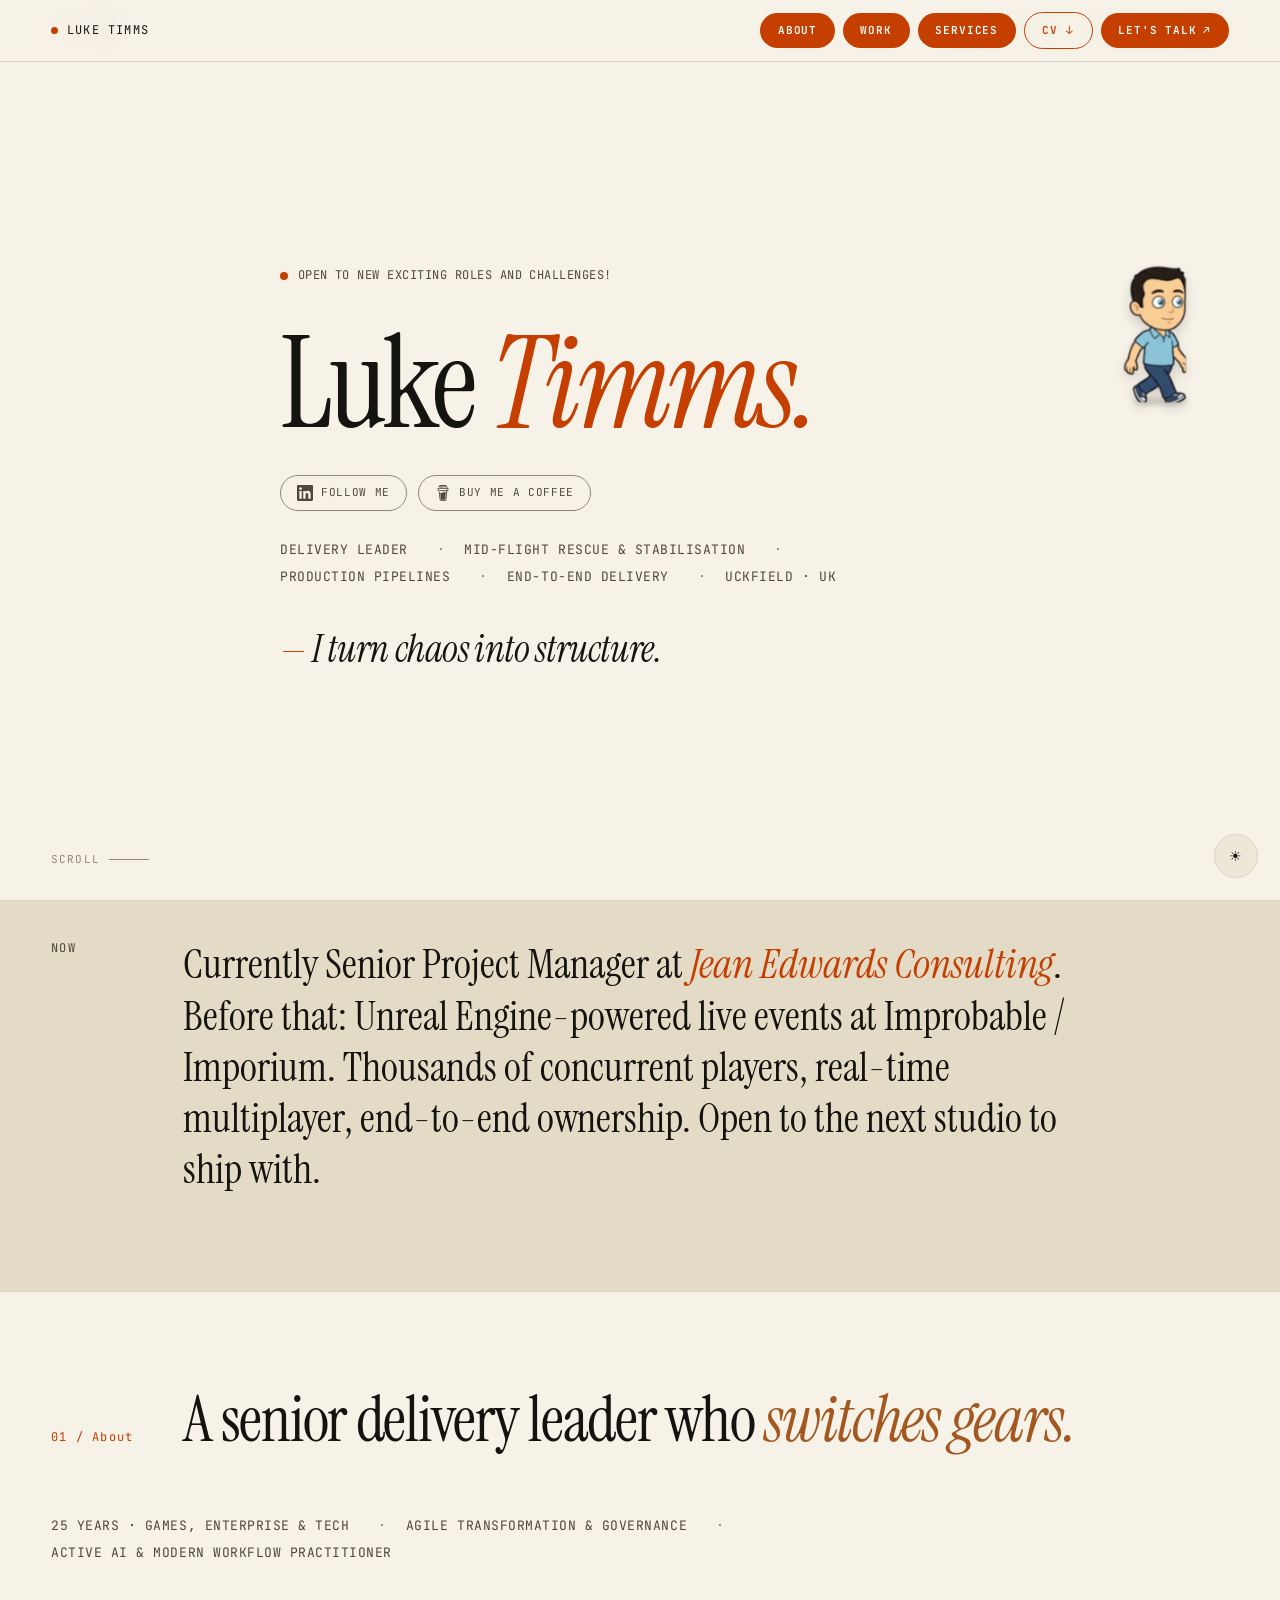
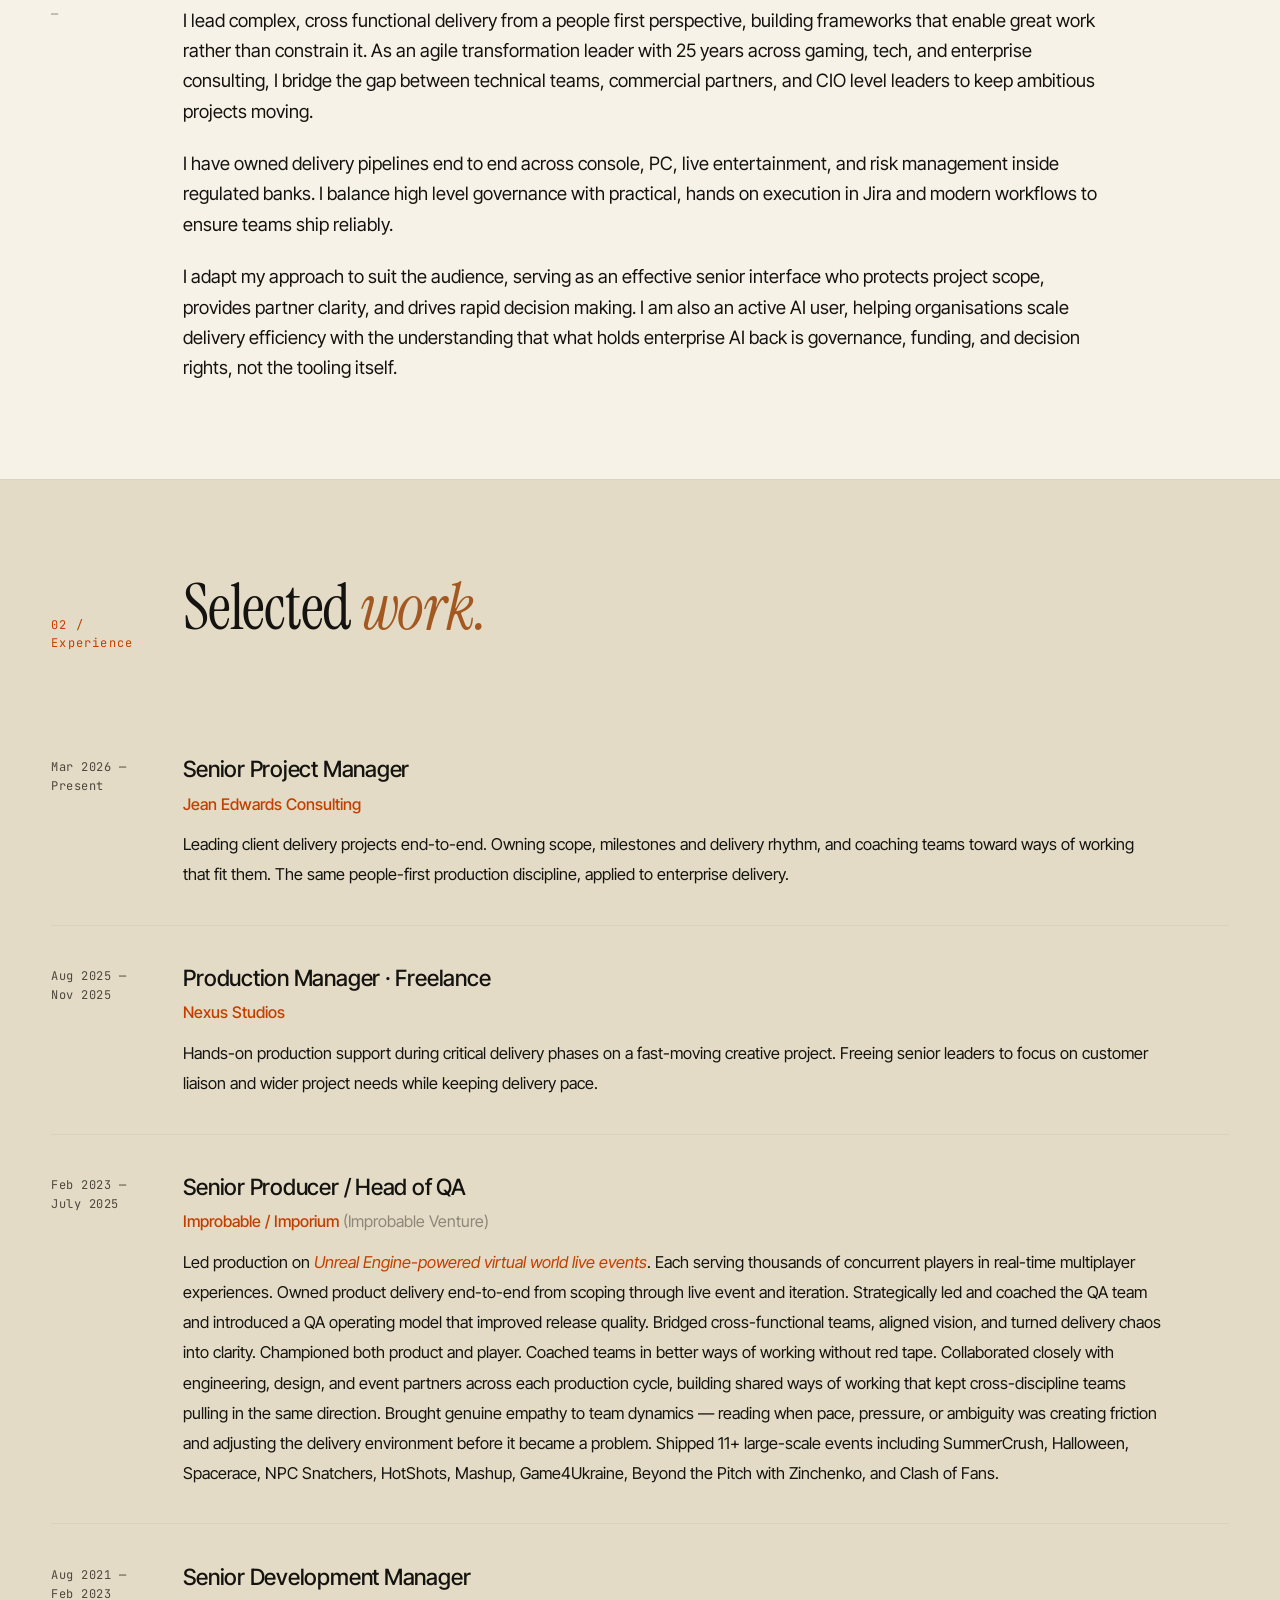
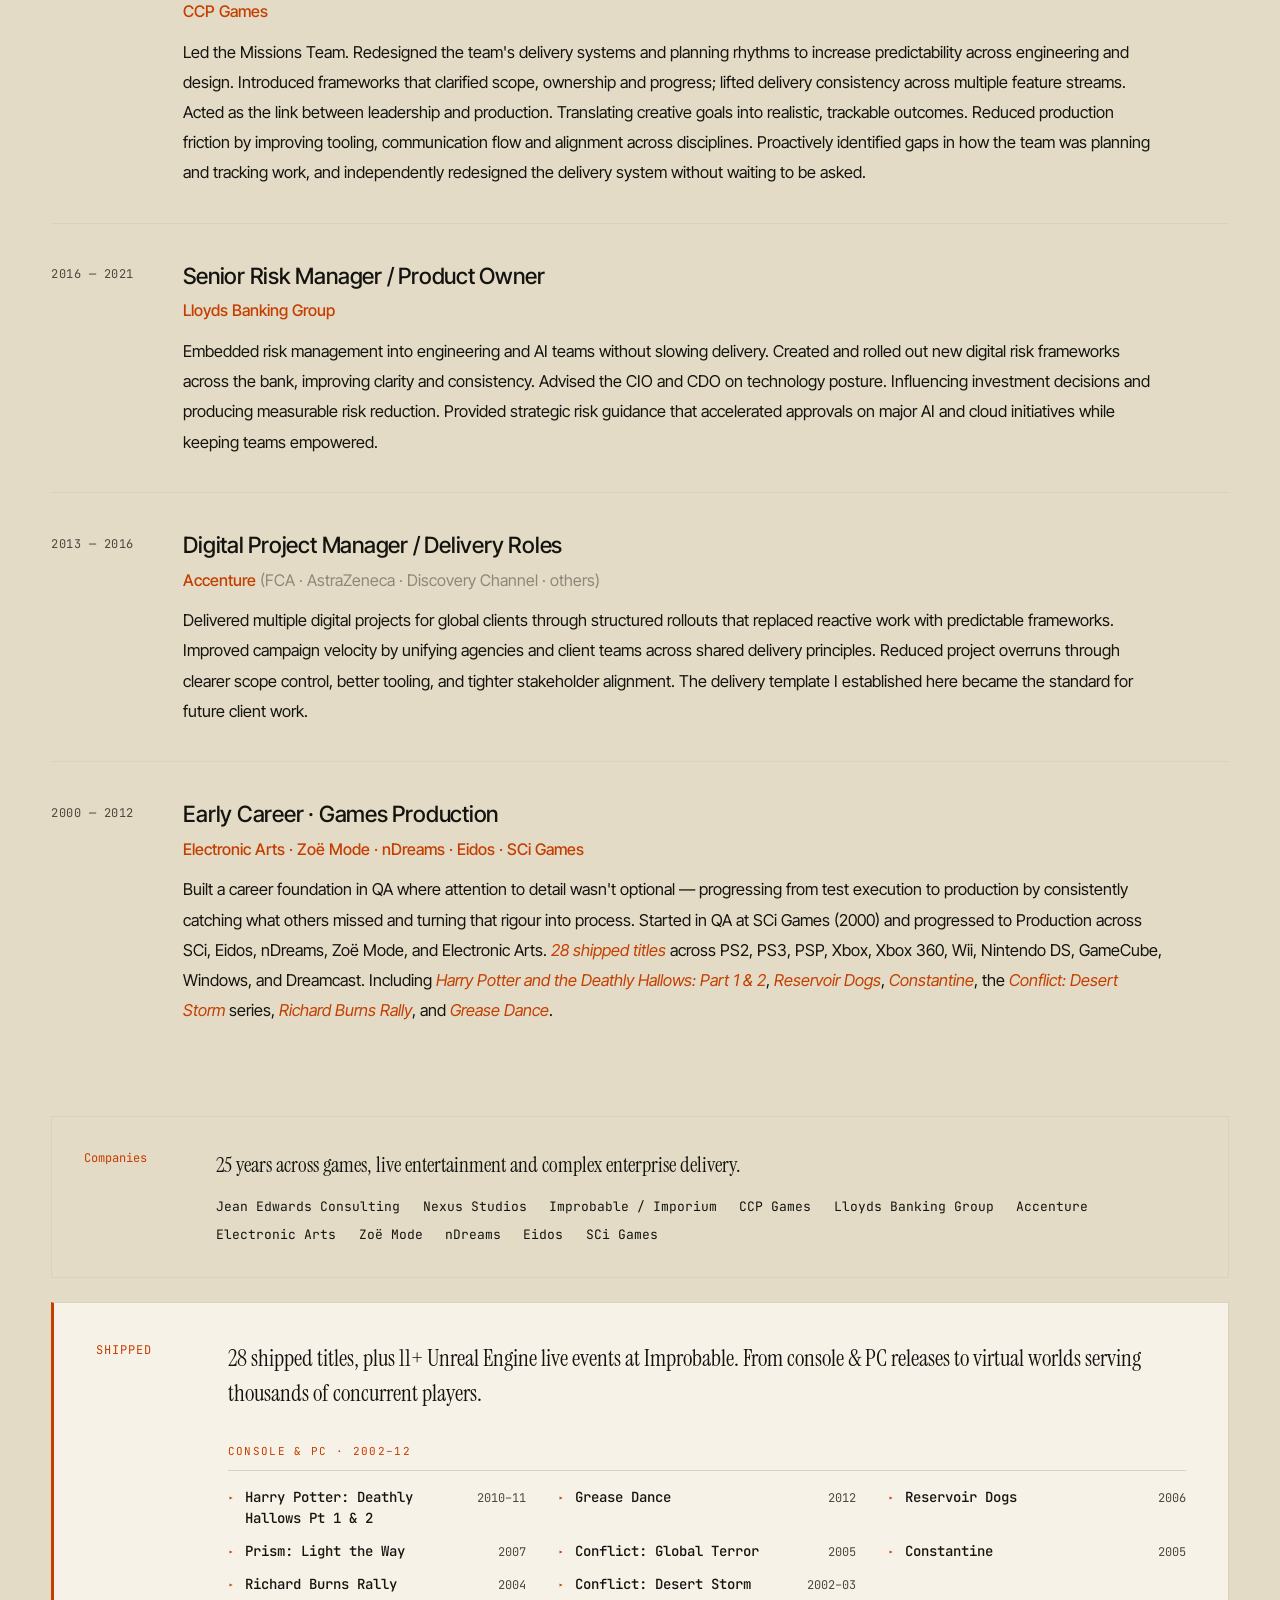
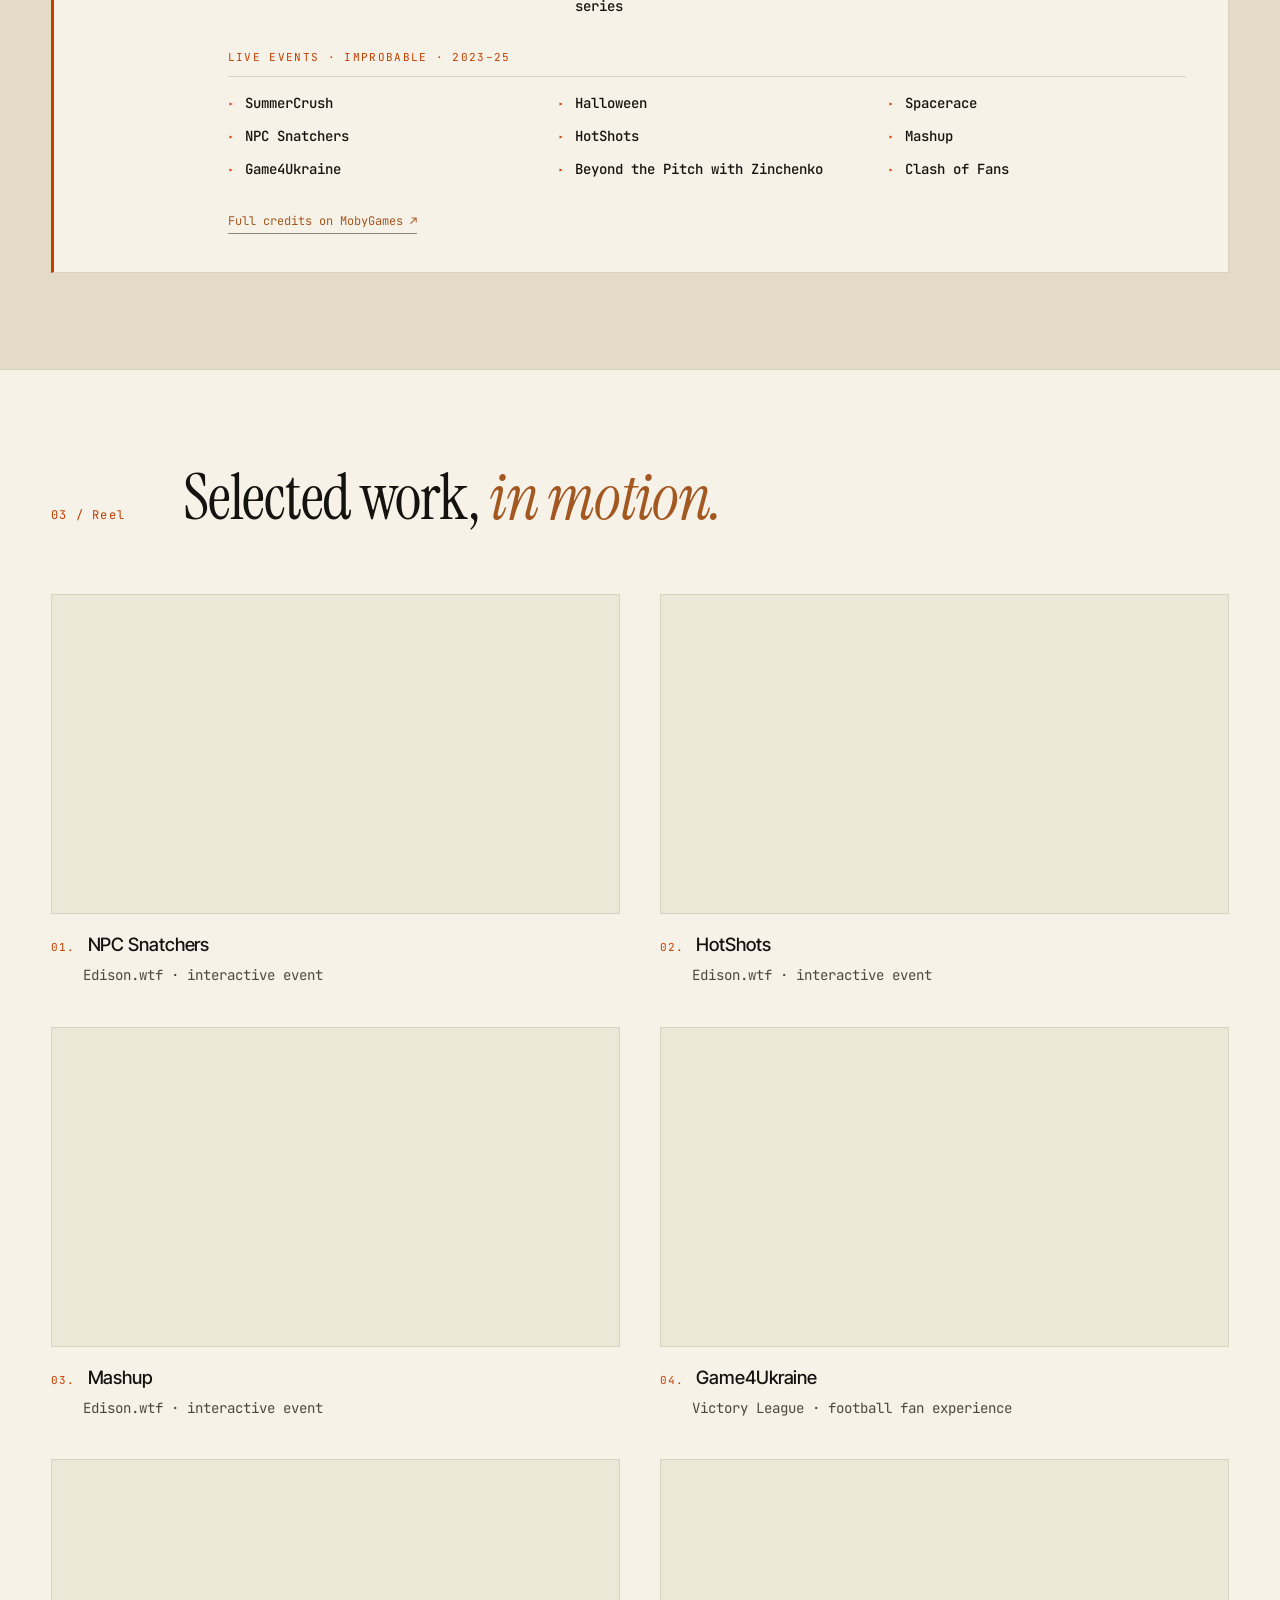
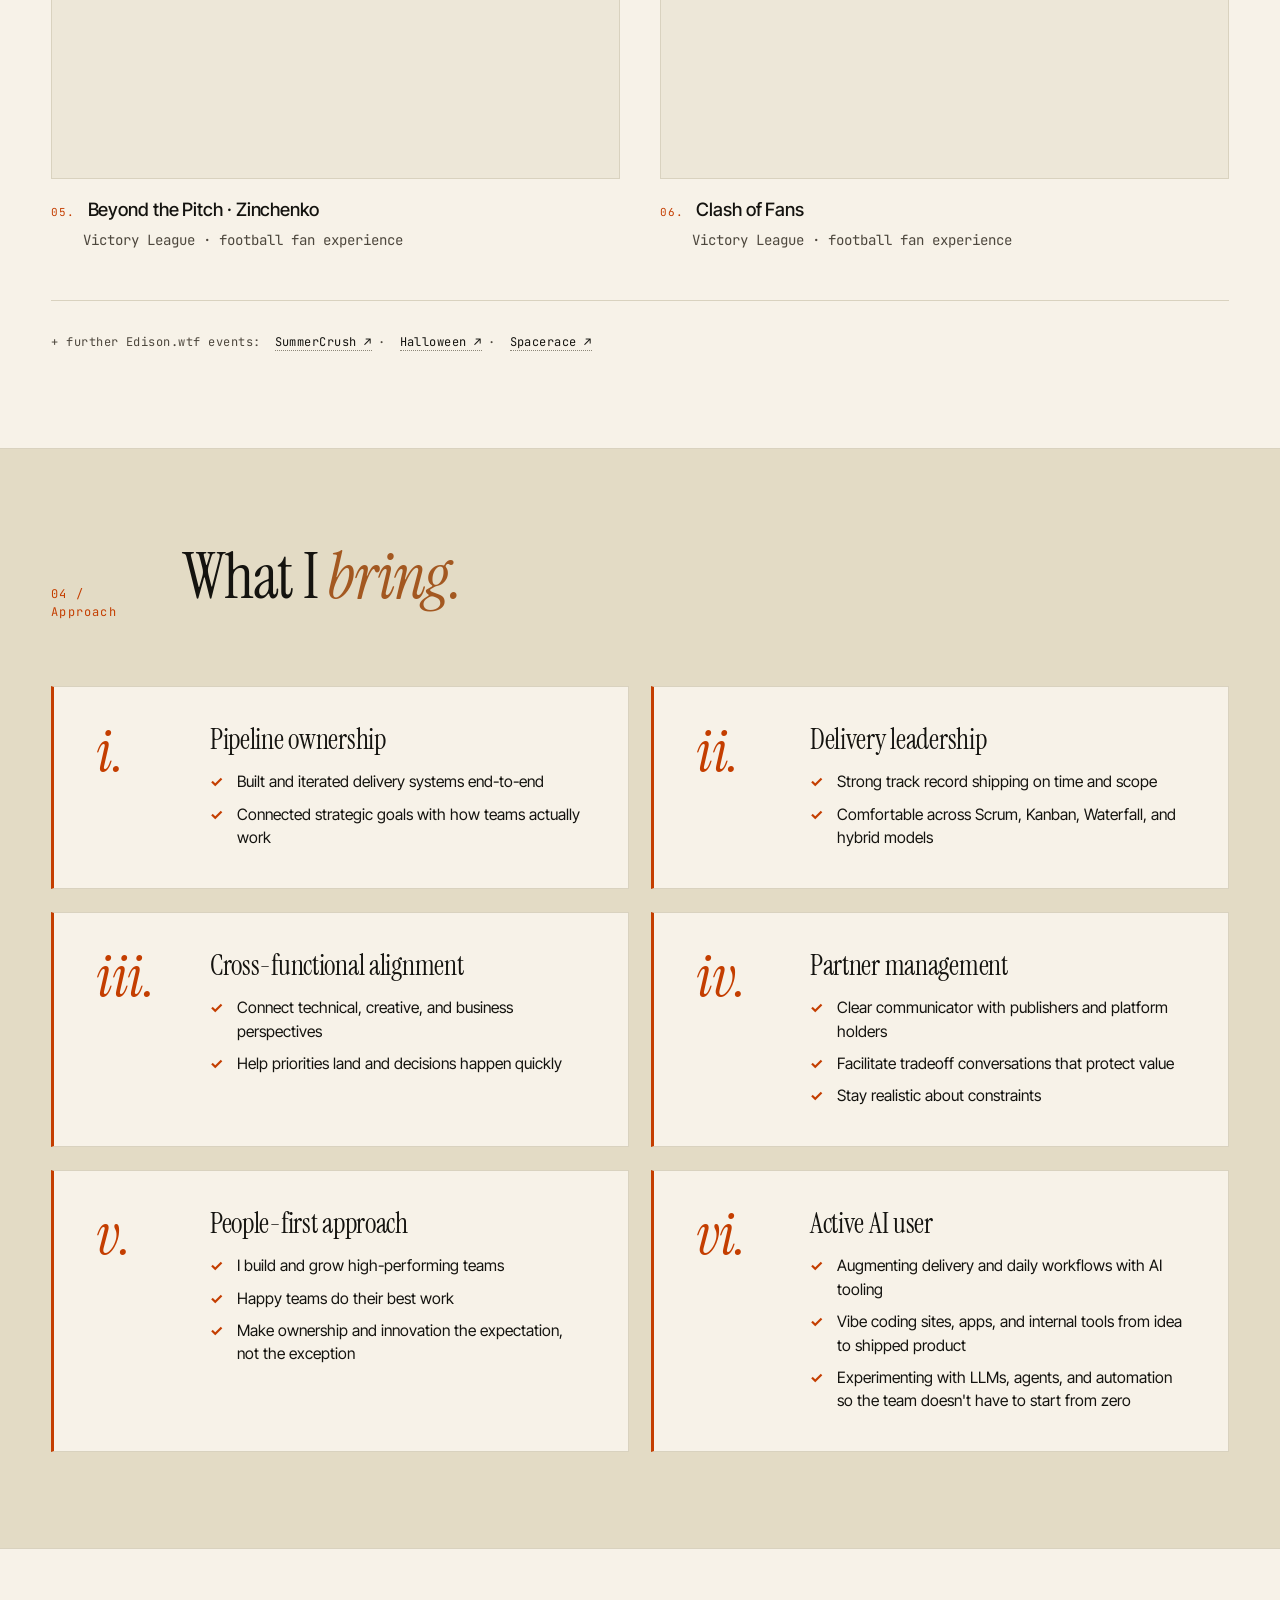
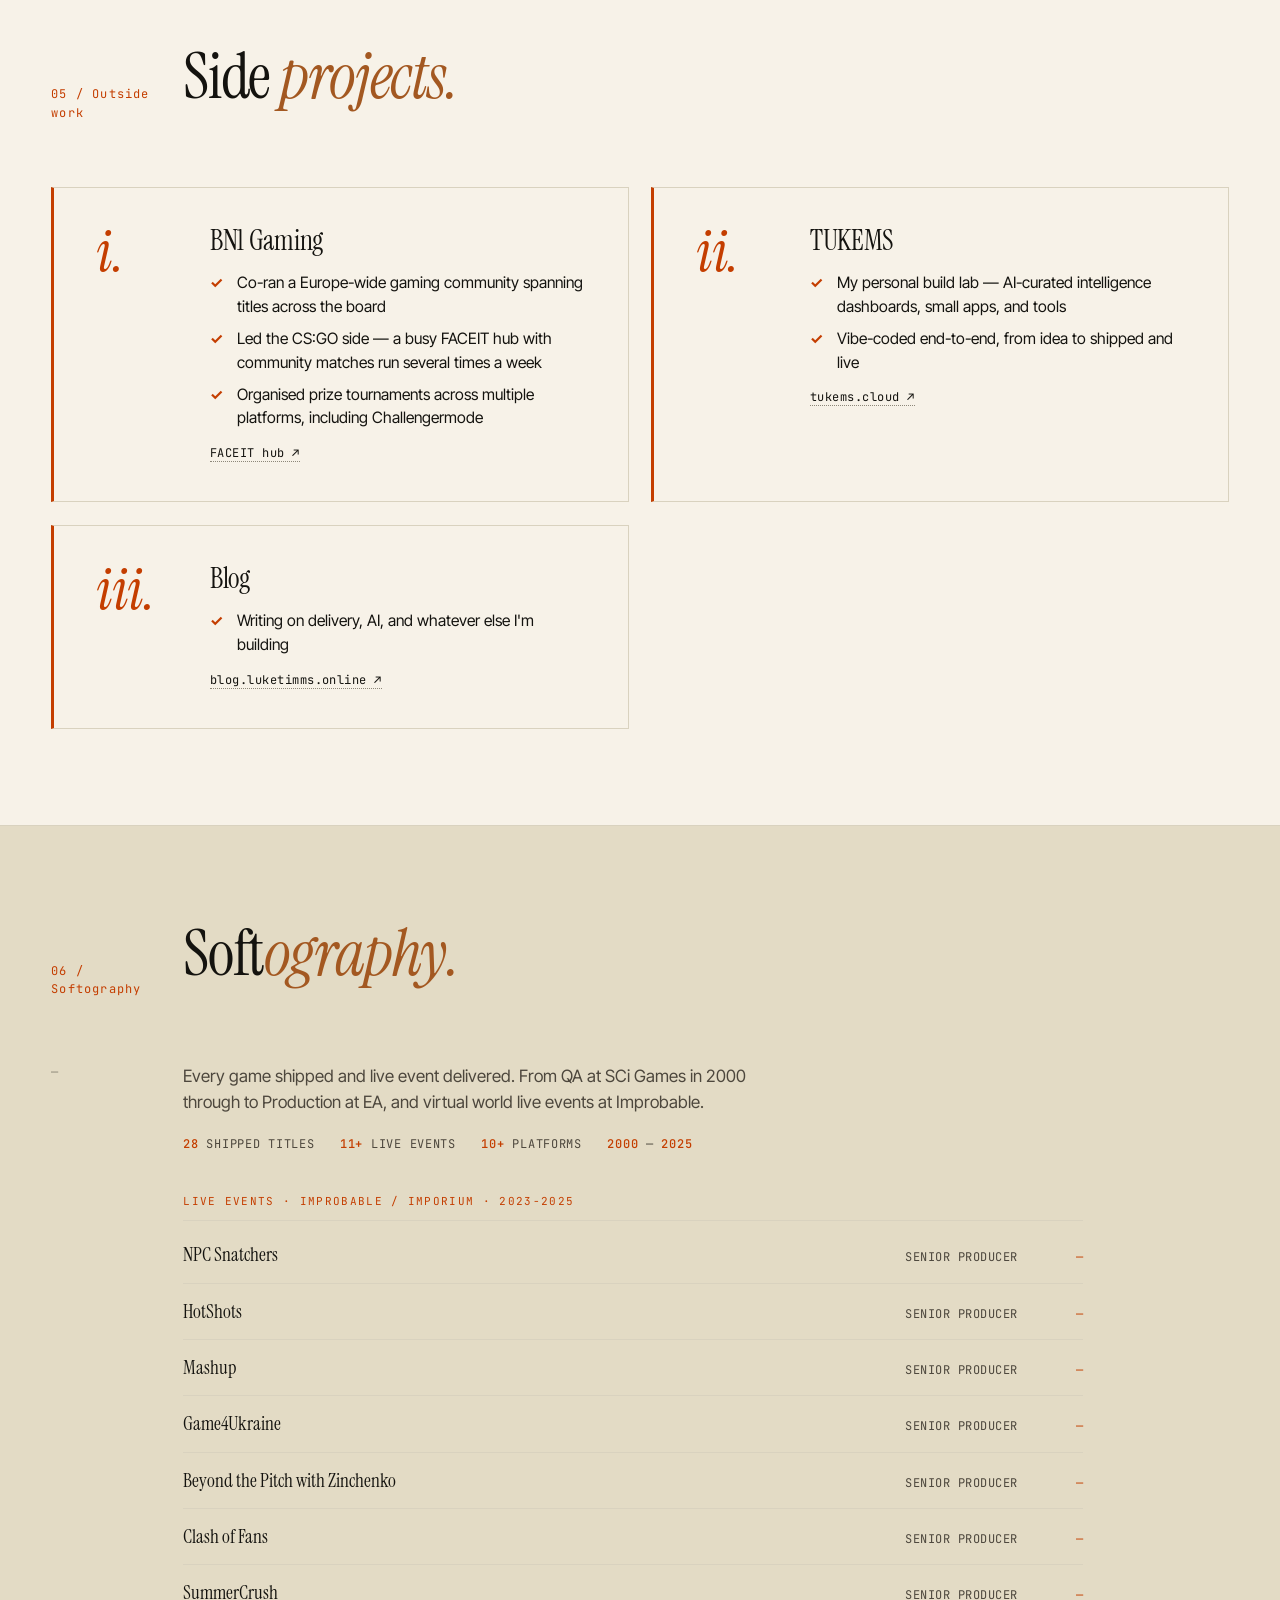
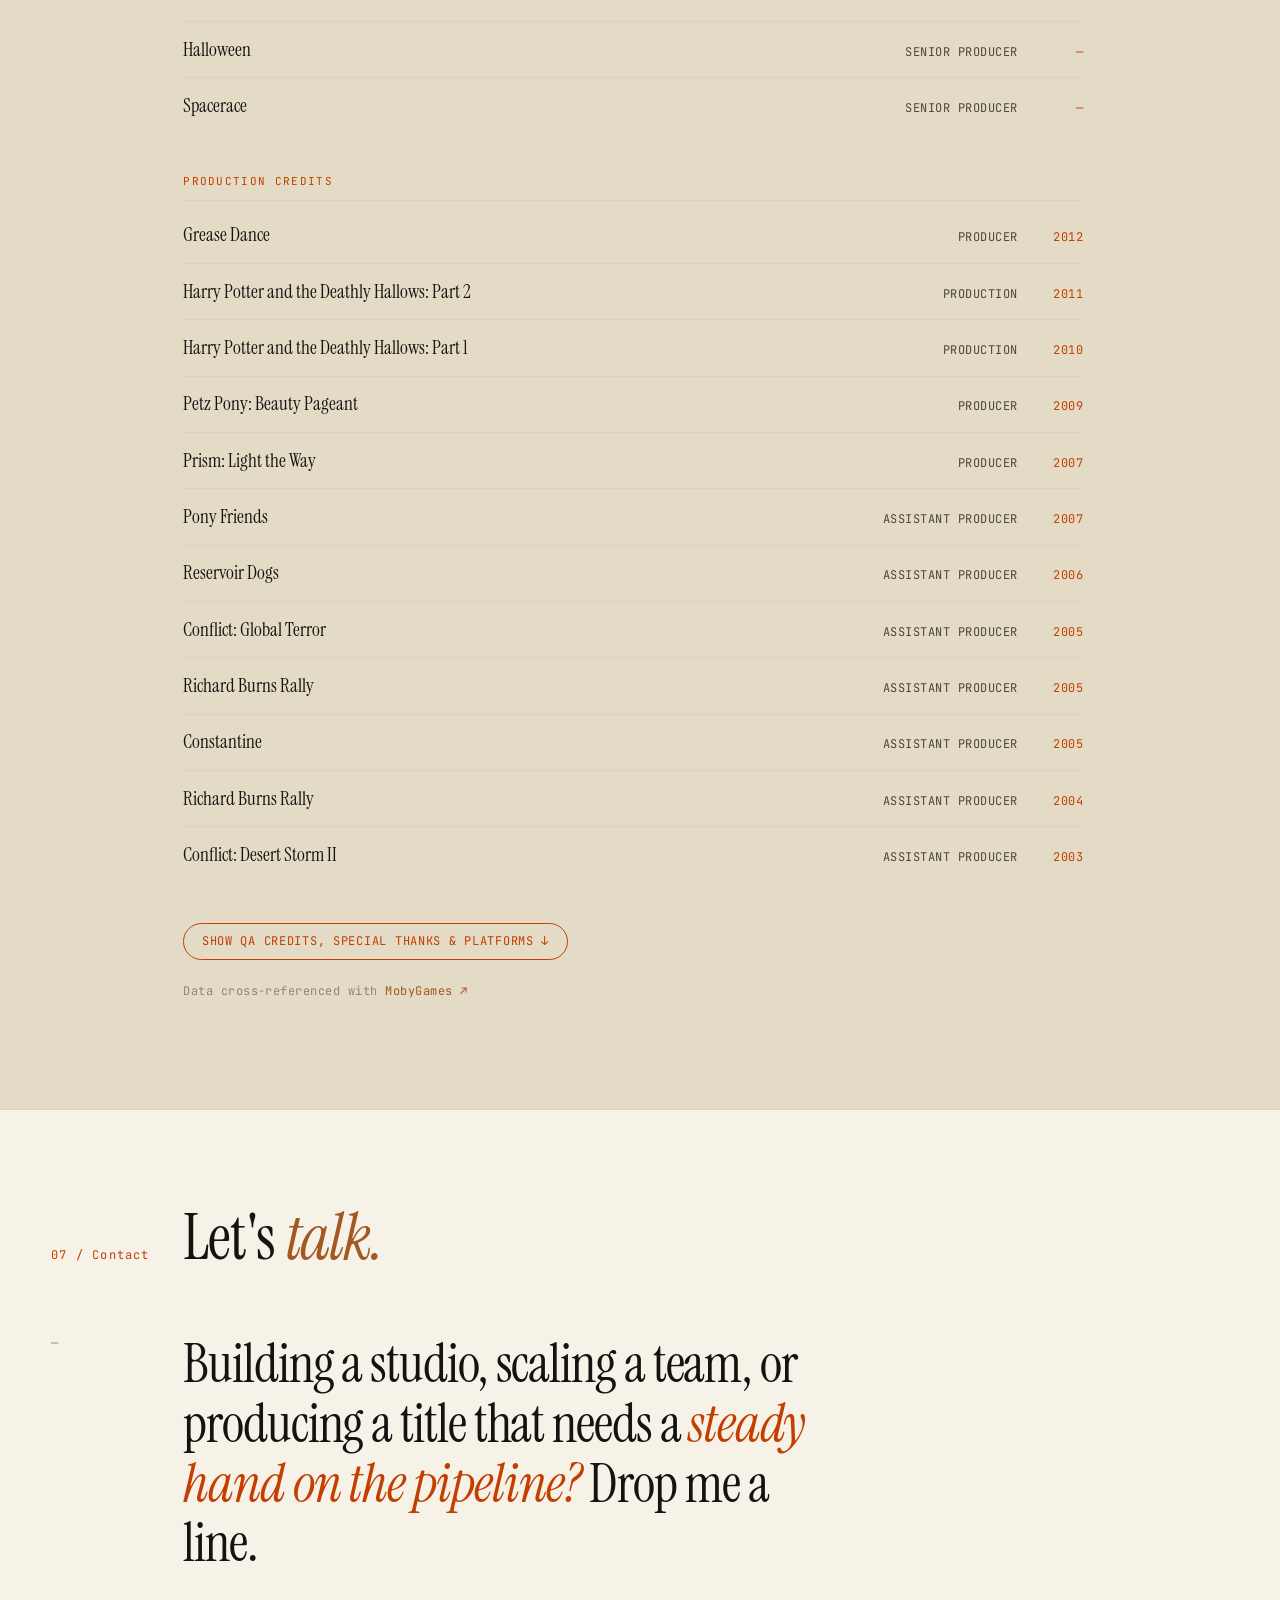
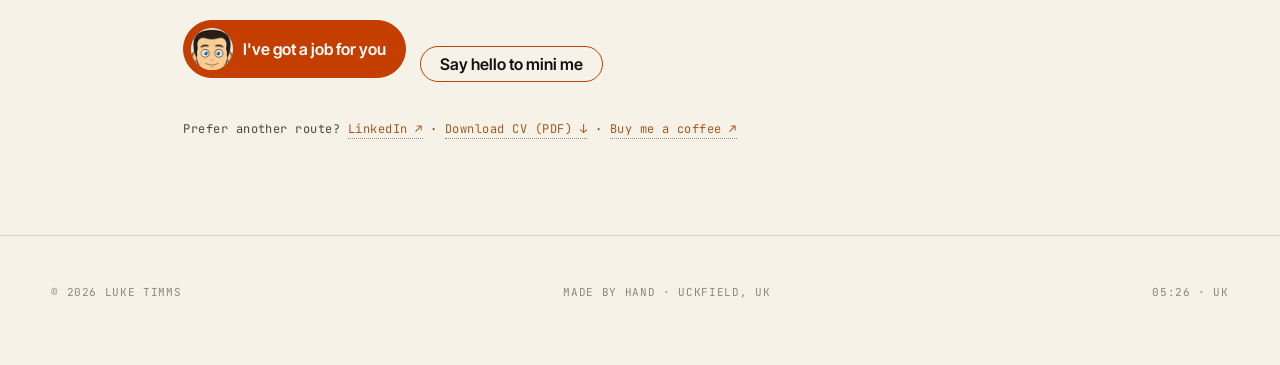
==== commit a7de9db9: "Stronger section banding; CV review fixes (scannable About, rescue positioning, mobile CV download) " ====
--- a/index.html
+++ b/index.html
@@ -33,6 +33,7 @@
     :root {
       --bg:        #0d0c0a;
       --bg-soft:   #14130f;
+      --bg-band:   #1c1a15;
       --line:      #1f1d17;
       --text:      #f0ece2;
       --text-dim:  #b3ad9f;
@@ -46,6 +47,7 @@
     [data-theme="light"] {
       --bg:        #f7f2e8;
       --bg-soft:   #ede7d8;
+      --bg-band:   #e3dbc5;
       --line:      #d9d2bf;
       --text:      #14130f;
       --text-dim:  #4d473d;
@@ -191,7 +193,7 @@
       flex-shrink: 0;
     }
 
-    .hero .tagline {
+    .tagline {
       display: flex; flex-wrap: wrap; gap: 0.4rem 1.2rem;
       font-family: 'JetBrains Mono', monospace;
       font-size: 13px;
@@ -200,12 +202,12 @@
       color: var(--text-dim);
       max-width: 720px;
     }
-    .hero .tagline span { display: inline-flex; align-items: center; gap: 0.6rem; }
-    .hero .tagline span::after {
+    .tagline span { display: inline-flex; align-items: center; gap: 0.6rem; }
+    .tagline span::after {
       content: "·"; color: var(--text-mute);
       margin-left: 1.2rem;
     }
-    .hero .tagline span:last-child::after { content: ""; }
+    .tagline span:last-child::after { content: ""; }
 
     .hero .credo {
       font-family: 'Instrument Serif', serif;
@@ -249,13 +251,13 @@
       position: relative;
     }
     /* Alternating tint so sections read as distinct bands while scrolling,
-       not one continuous page. Strictly alternates bg / bg-soft off the hero
-       (which sits on plain --bg). Experience and Services land on --bg-soft
-       here, so their inner cards (ship-credits, .service) are flipped to
-       --bg below to keep the same card-vs-section contrast they always had —
-       just inverted, not reduced. Reel keeps the default (--bg) and needs no
-       change, since its .embed card was already --bg-soft against it. */
-    #currently, #experience, #services, #softography { background: var(--bg-soft); }
+       not one continuous page. Uses its own --bg-band token (a bigger step
+       than --bg-soft, which stays reserved for inner cards) so the banding
+       reads clearly rather than subtly. Experience and Services' inner
+       cards (ship-credits, .service) were flipped to --bg so they still
+       contrast against the band; that's unaffected by --bg-band's value.
+       Reel needs no change — its .embed card was already --bg-soft. */
+    #currently, #experience, #services, #softography { background: var(--bg-band); }
     .section-head {
       display: grid;
       grid-template-columns: 100px 1fr;
@@ -810,7 +812,7 @@
       .topbar .mark { font-size: 11px; }
       .topbar-nav { gap: 0.35rem; }
       .topbar .nav-pill { padding: 0.5rem 0.85rem; font-size: 10px; }
-      .topbar .nav-pill:not(.cta) { display: none; }
+      .topbar .nav-pill:not(.cta):not(.dl) { display: none; }
     }
   </style>
 </head>
@@ -858,6 +860,7 @@
       </div>
       <div class="tagline reveal">
         <span>Delivery Leader</span>
+        <span>Mid-Flight Rescue &amp; Stabilisation</span>
         <span>Production Pipelines</span>
         <span>End-to-End Delivery</span>
         <span>Uckfield · UK</span>
@@ -885,6 +888,12 @@
       <div class="section-head reveal">
         <div class="num">01 / About</div>
         <h2>A senior delivery leader who <span class="italic">switches gears.</span></h2>
+      </div>
+
+      <div class="tagline reveal" style="margin-bottom: 2.6rem;">
+        <span>25 Years · Games, Enterprise &amp; Tech</span>
+        <span>Agile Transformation &amp; Governance</span>
+        <span>Active AI &amp; Modern Workflow Practitioner</span>
       </div>
 
       <div class="about-grid reveal">
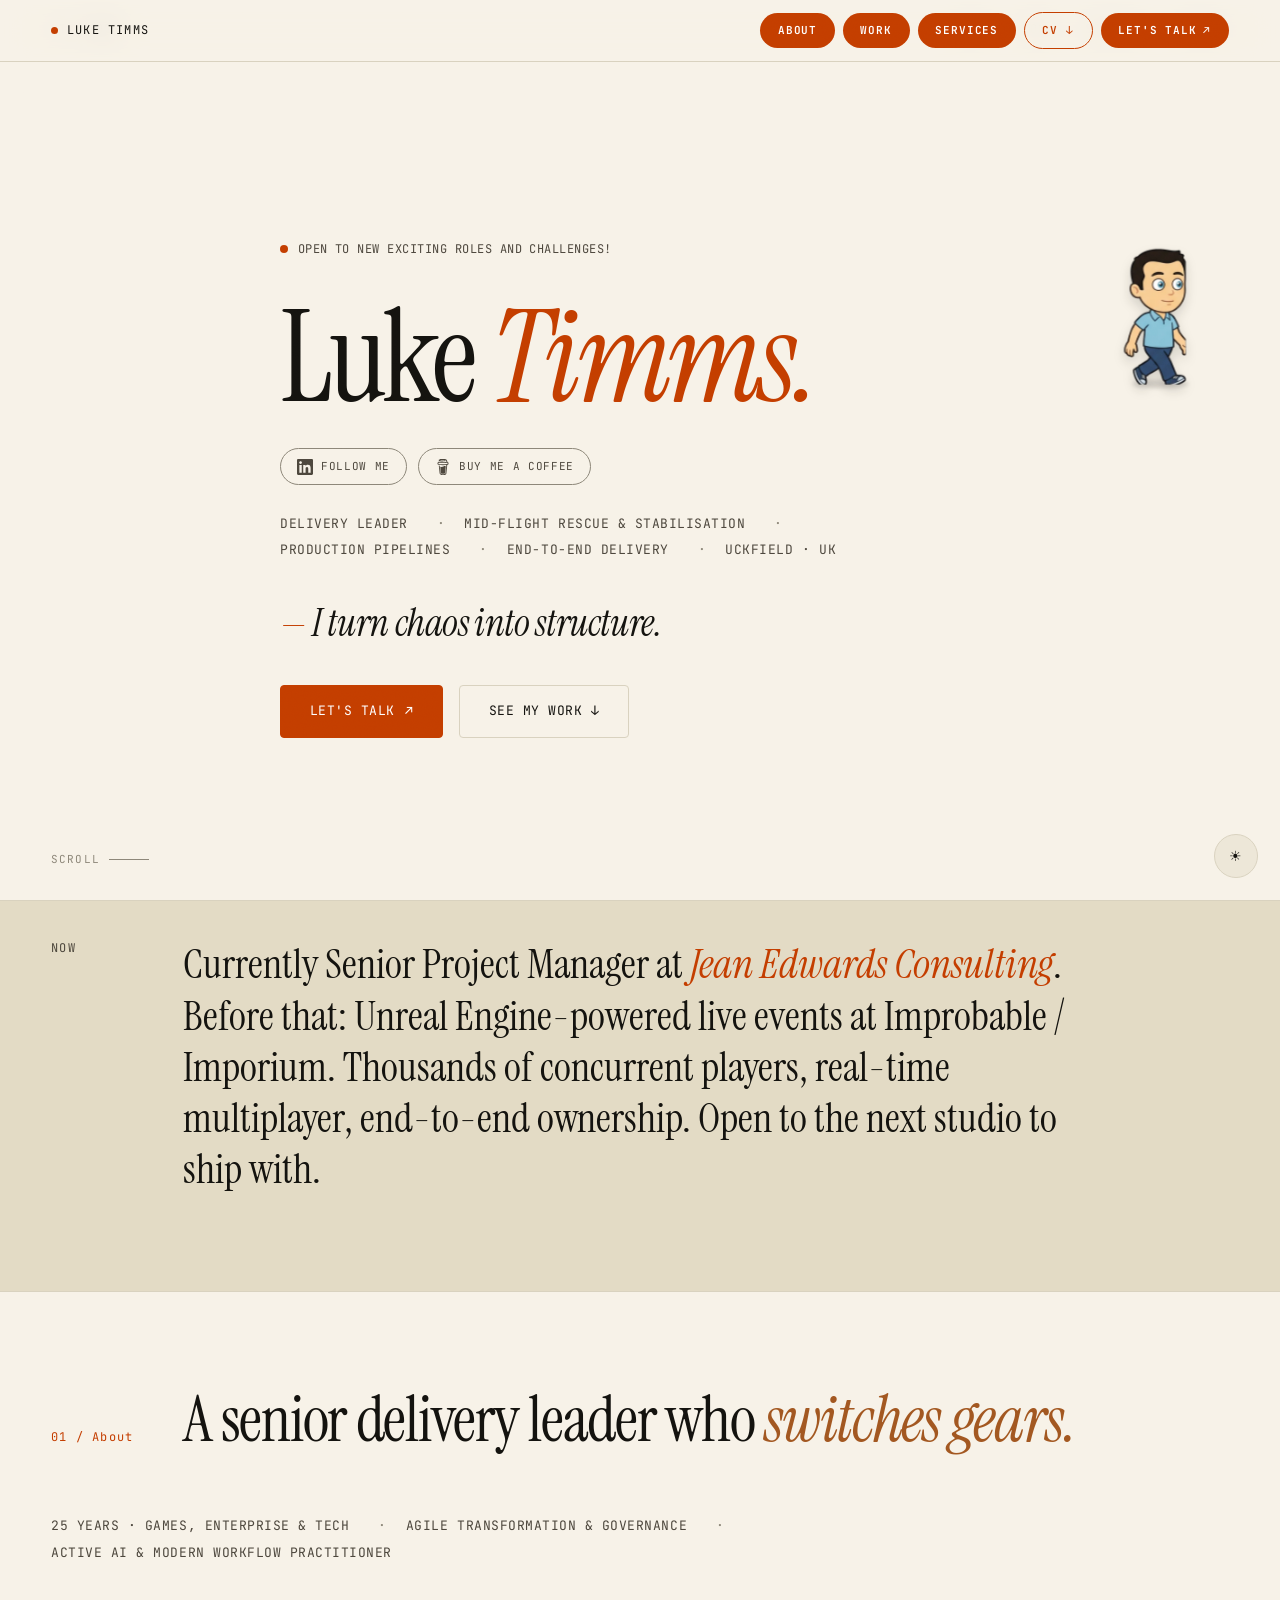
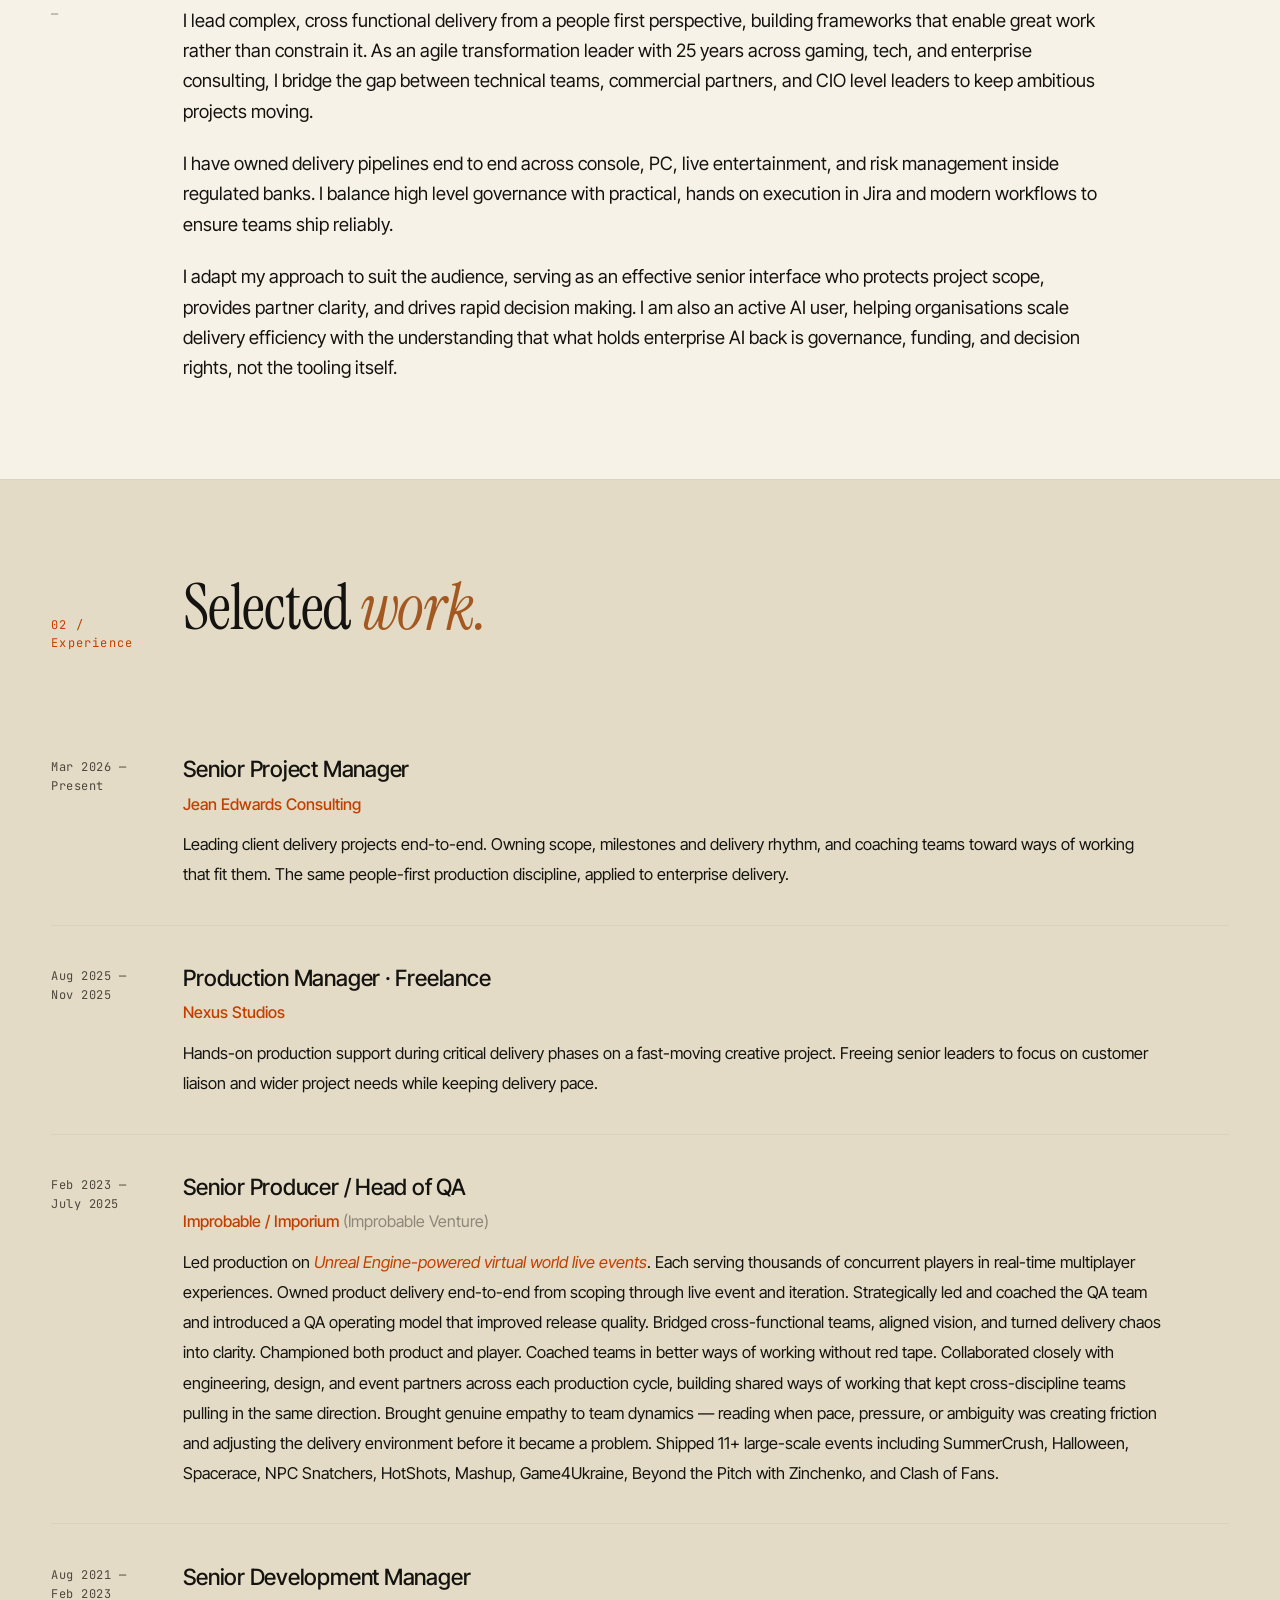
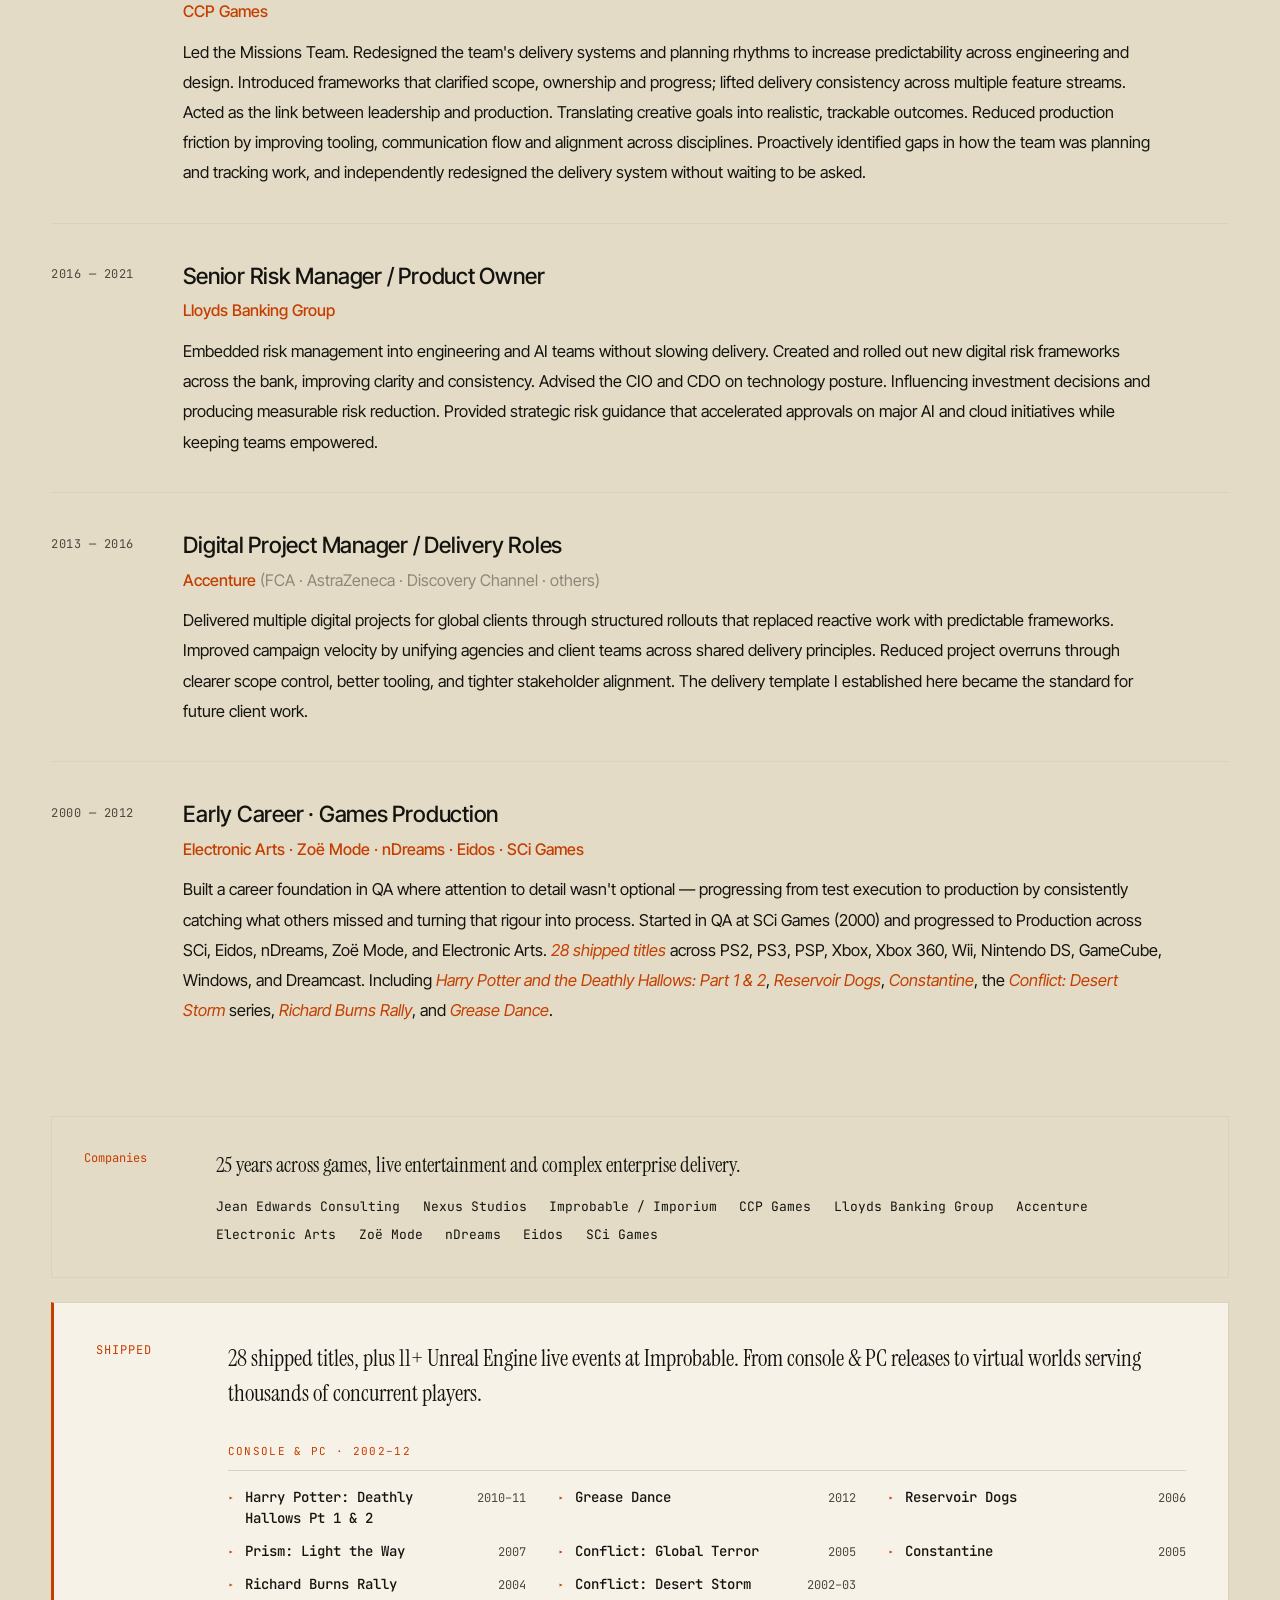
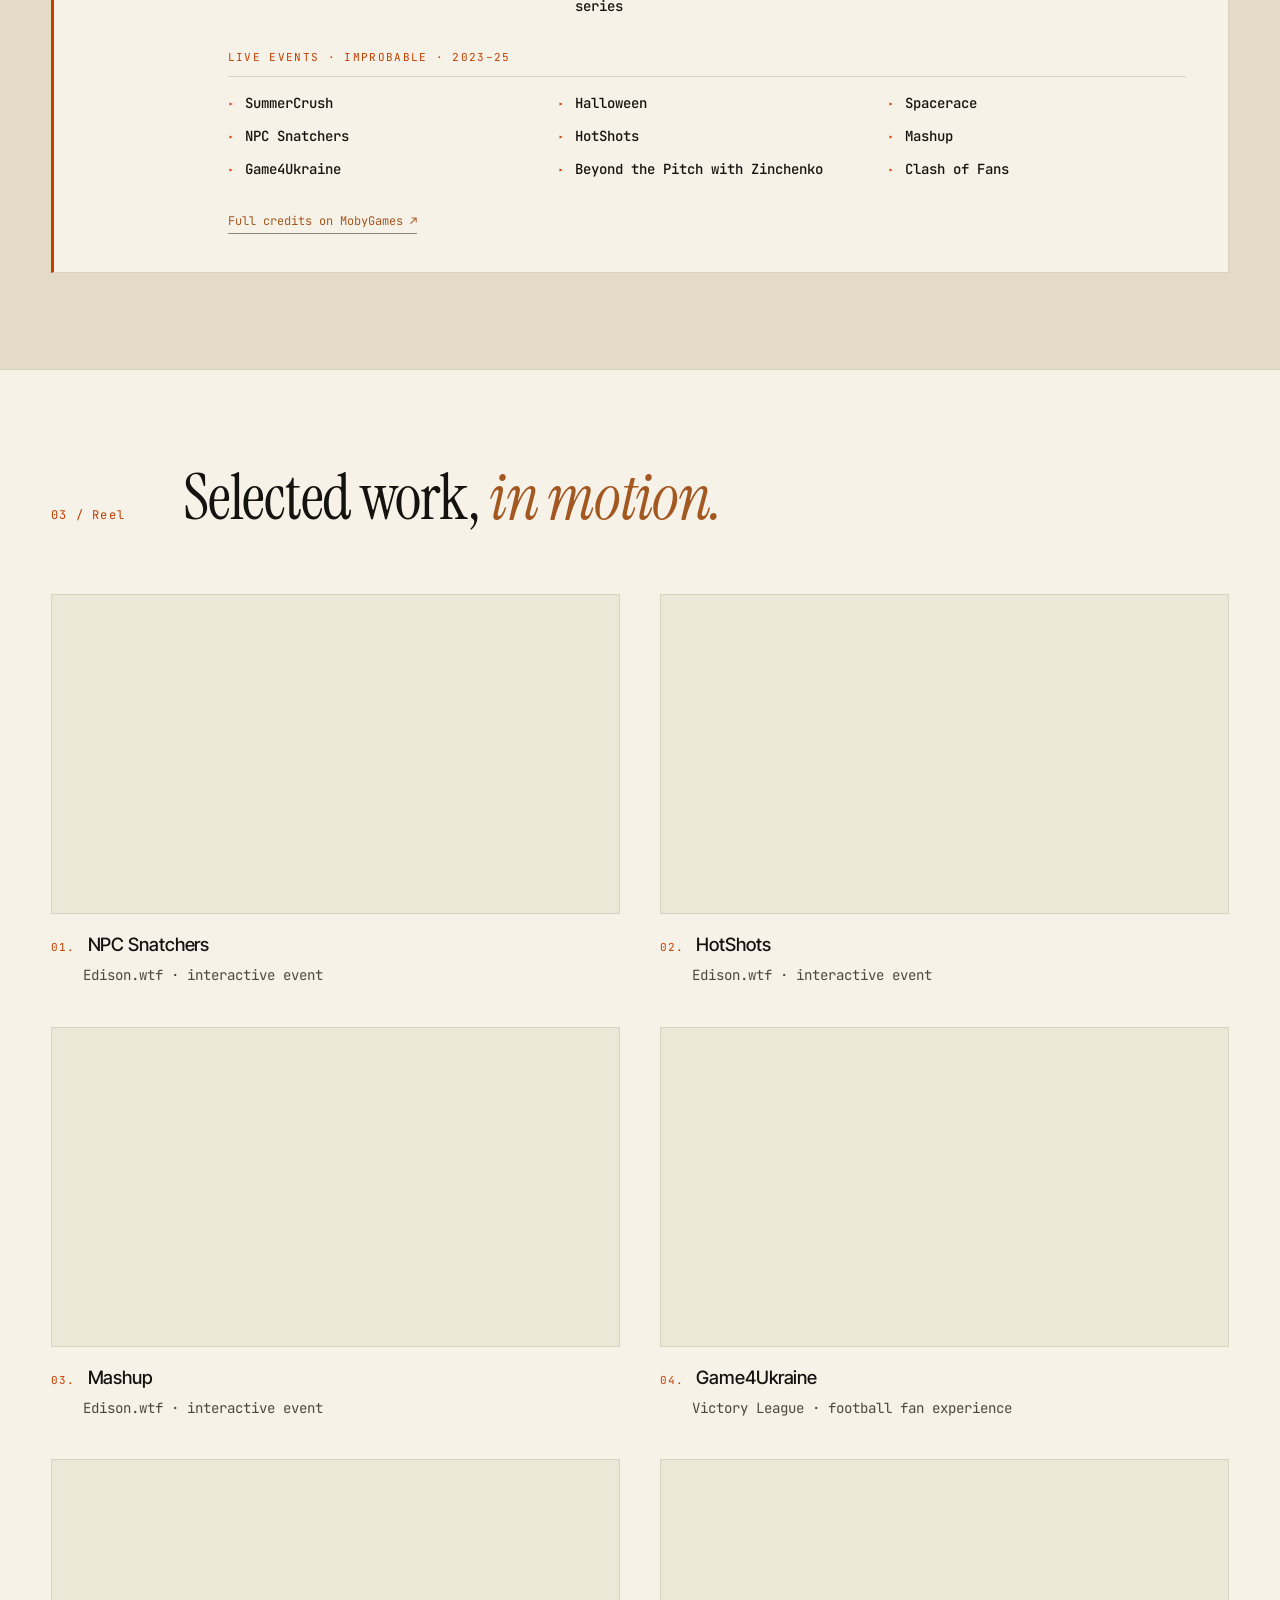
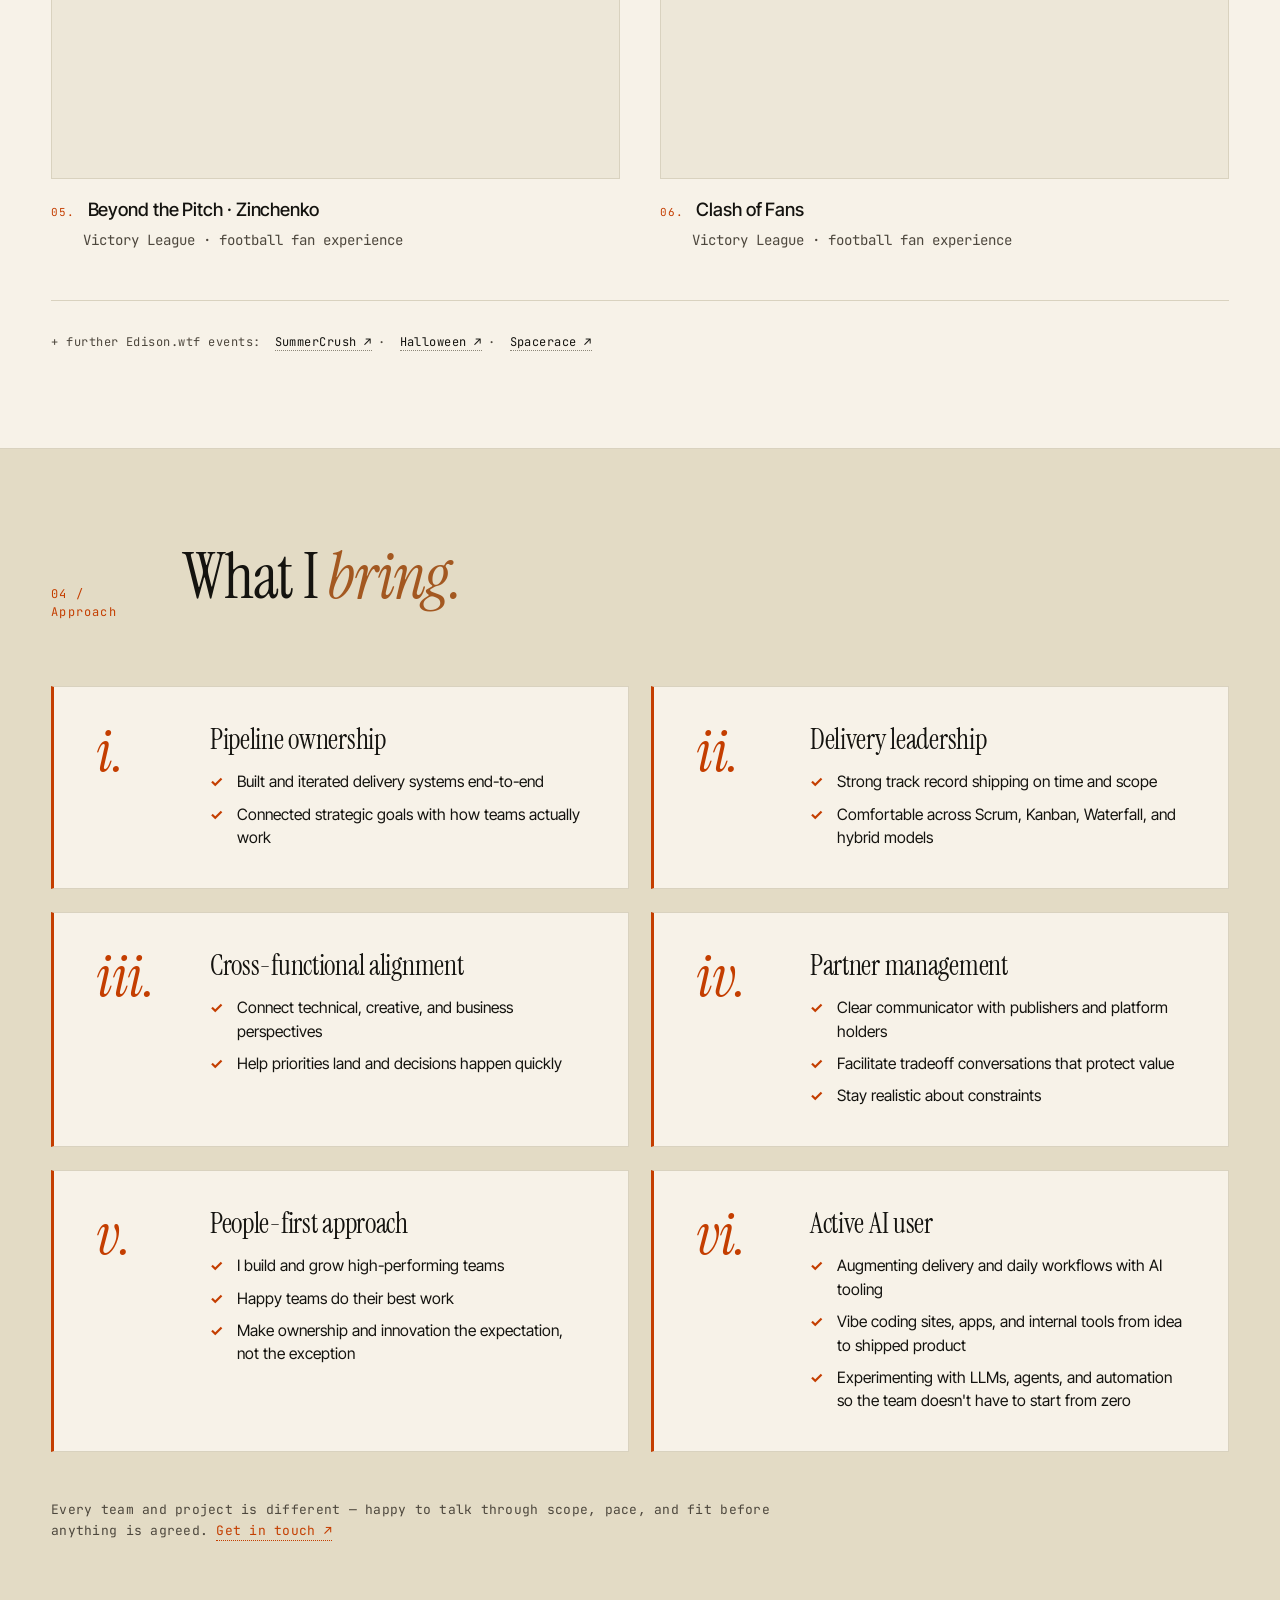
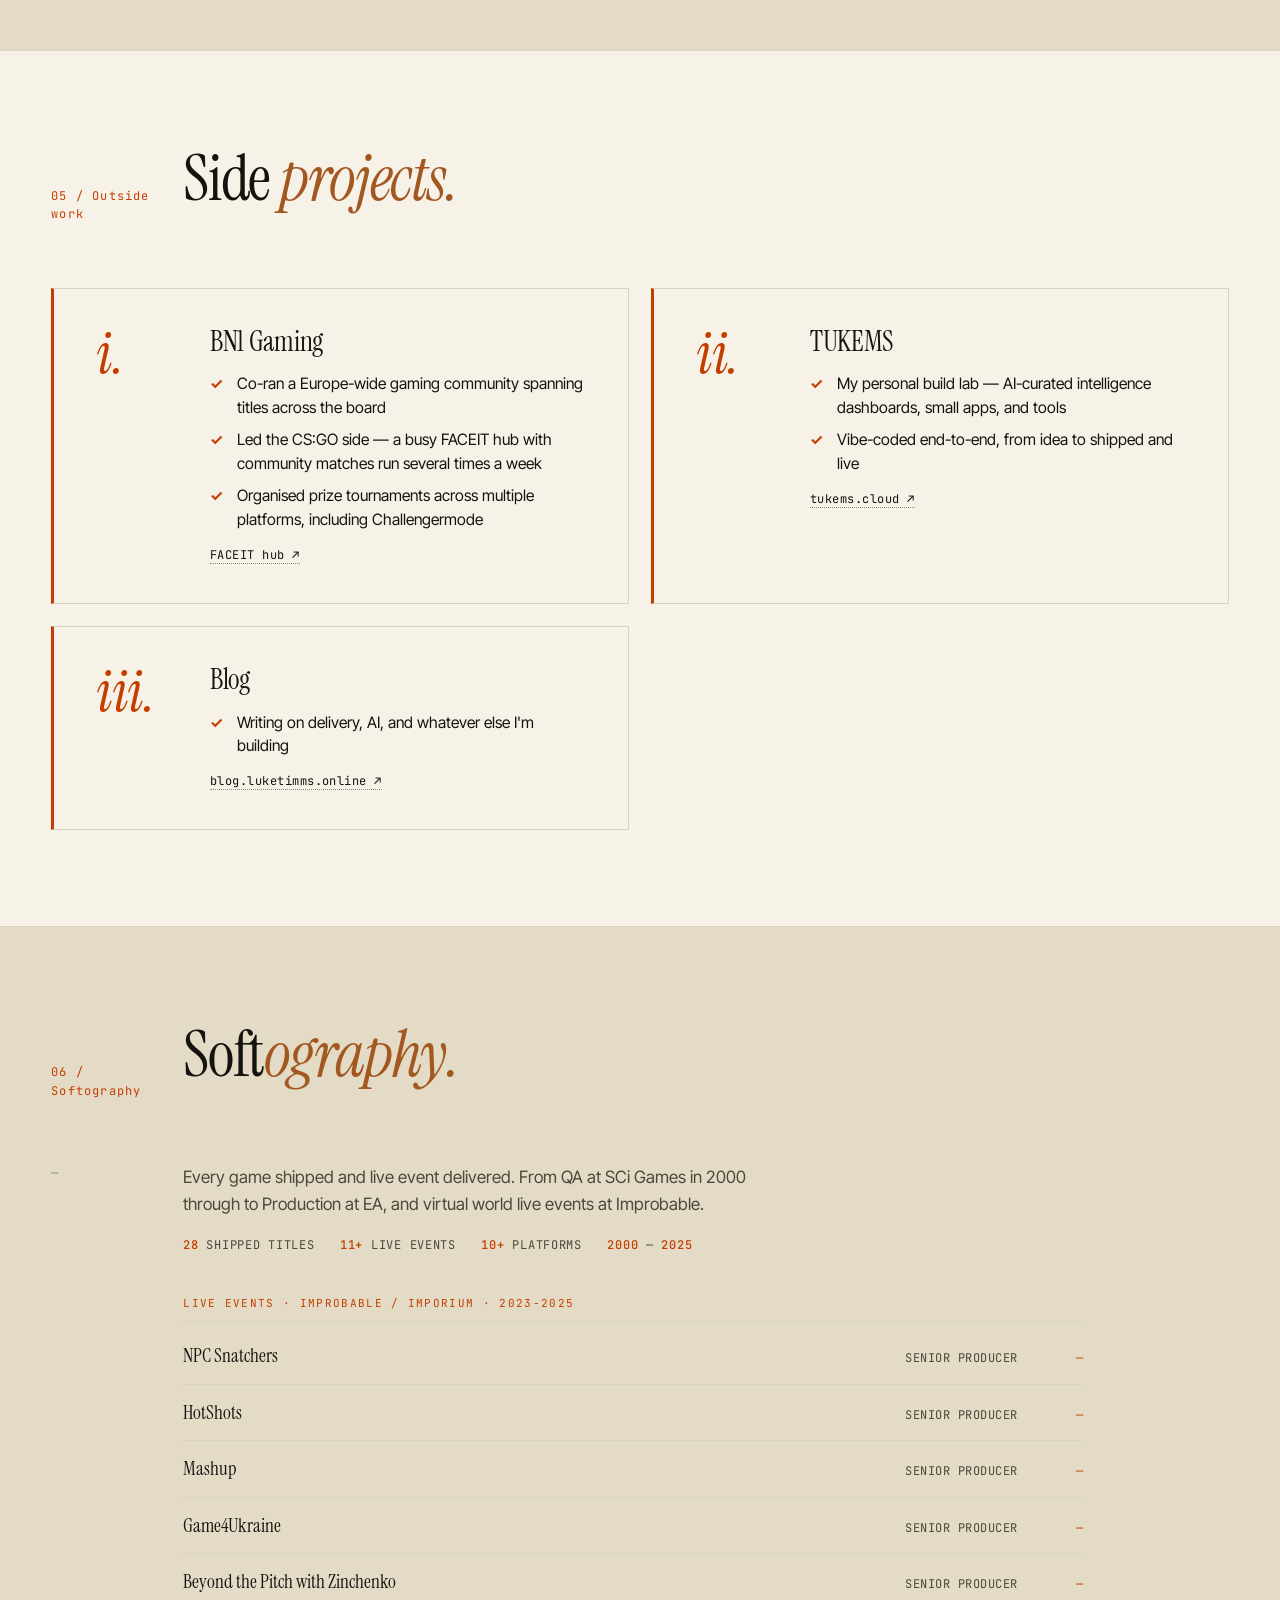
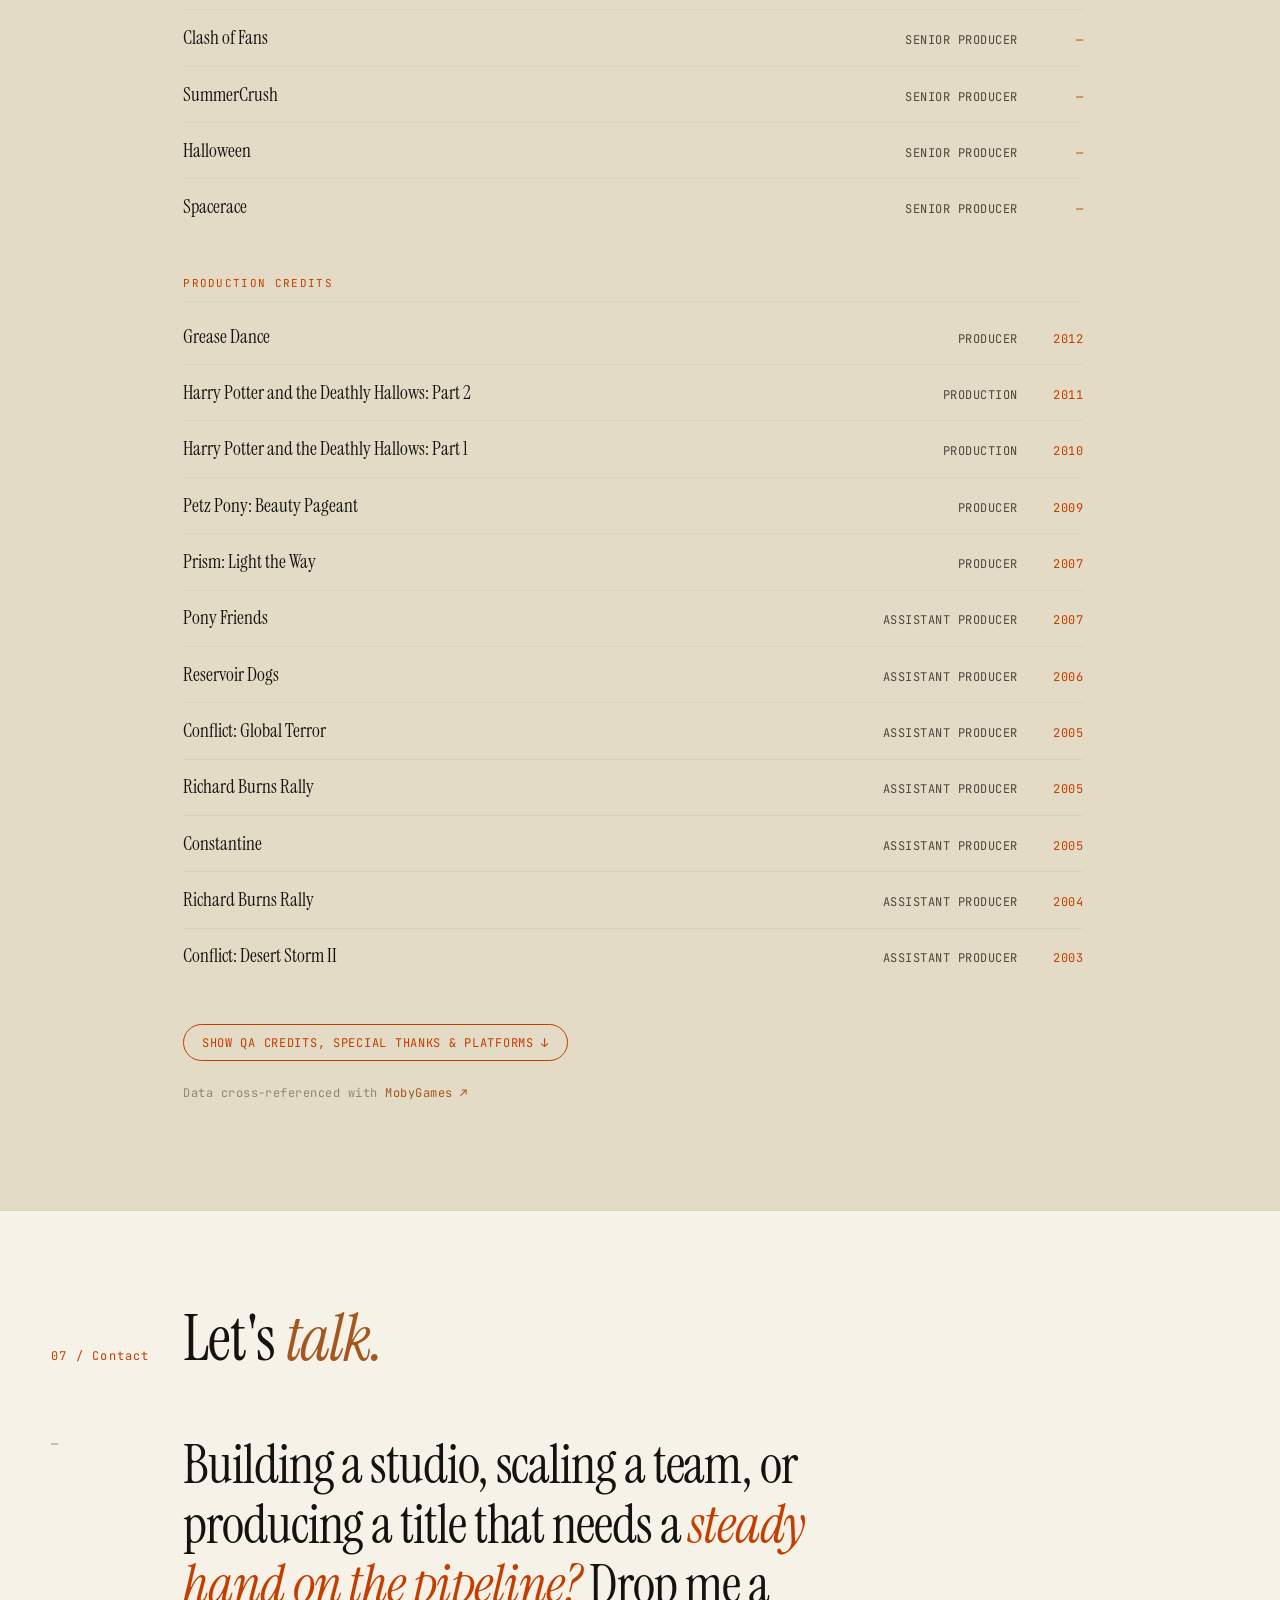
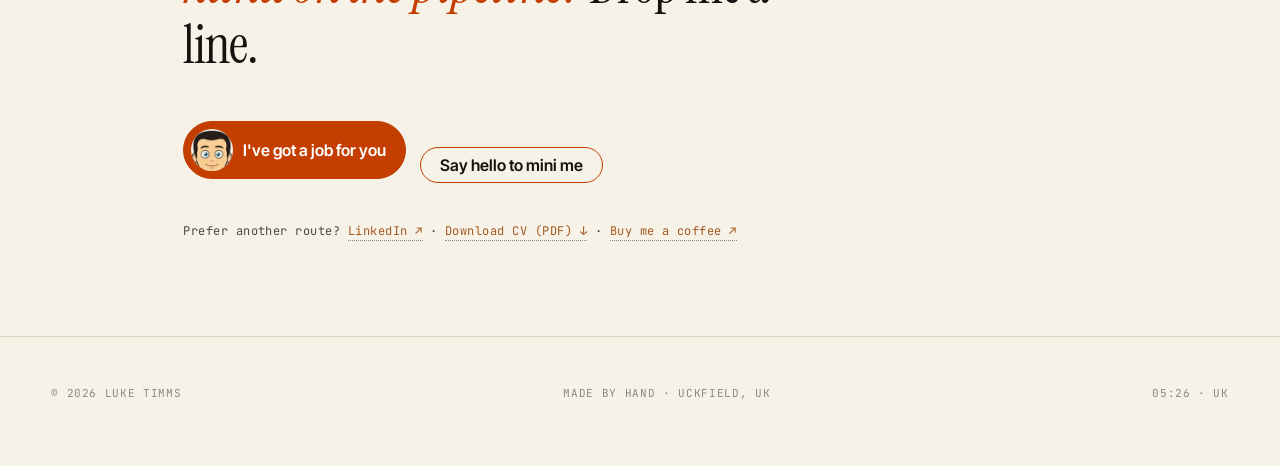
==== commit 82b66d5b: "Add funnel-style CTAs to hero and services, modelled on solutions page Co-Authored-By: Claude Sonnet" ====
--- a/index.html
+++ b/index.html
@@ -224,6 +224,47 @@
       color: var(--accent);
       font-style: normal;
     }
+
+    .hero-cta {
+      display: flex;
+      flex-wrap: wrap;
+      gap: 1rem;
+      margin-top: 2.4rem;
+    }
+    .hero-cta a {
+      display: inline-flex;
+      align-items: center;
+      gap: 0.6rem;
+      padding: 0.95rem 1.8rem;
+      border-radius: 4px;
+      font-family: 'JetBrains Mono', monospace;
+      font-size: 13px;
+      letter-spacing: 0.04em;
+      text-transform: uppercase;
+      transition: background 0.2s, border-color 0.2s, color 0.2s, transform 0.2s;
+    }
+    .hero-cta .btn-primary {
+      background: var(--accent);
+      color: #fff;
+      border: 1px solid var(--accent);
+    }
+    .hero-cta .btn-primary:hover {
+      background: var(--accent-2);
+      border-color: var(--accent-2);
+      transform: translateY(-2px);
+    }
+    .hero-cta .btn-secondary {
+      background: transparent;
+      color: var(--text);
+      border: 1px solid var(--line);
+    }
+    .hero-cta .btn-secondary:hover {
+      border-color: var(--accent);
+      color: var(--accent);
+      transform: translateY(-2px);
+    }
+    .hero-cta a .arrow { transition: transform 0.2s; }
+    .hero-cta a:hover .arrow { transform: translate(2px, -2px); }
 
     .hero .scroll-cue {
       position: absolute; bottom: 2rem; left: var(--pad-x);
@@ -446,6 +487,25 @@
     .service .proj-links a:hover {
       color: var(--accent);
       border-bottom-color: var(--accent);
+    }
+
+    .section-note {
+      margin-top: 3rem;
+      font-family: 'JetBrains Mono', monospace;
+      font-size: 13px;
+      letter-spacing: 0.02em;
+      color: var(--text-dim);
+      max-width: 760px;
+    }
+    .section-note a {
+      color: var(--accent);
+      border-bottom: 1px dotted var(--accent);
+      padding-bottom: 1px;
+      transition: color 0.2s, border-color 0.2s;
+    }
+    .section-note a:hover {
+      color: var(--accent-2);
+      border-bottom-color: var(--accent-2);
     }
 
     /* ───── REEL ───── */
@@ -866,6 +926,10 @@
         <span>Uckfield · UK</span>
       </div>
       <p class="credo reveal">I turn chaos into structure.</p>
+      <div class="hero-cta reveal">
+        <a href="#contact" class="btn-primary">Let's talk <span class="arrow">↗</span></a>
+        <a href="#experience" class="btn-secondary">See my work ↓</a>
+      </div>
       <div class="scroll-cue">Scroll</div>
     </div>
   </header>
@@ -1217,6 +1281,8 @@
           </div>
         </div>
       </div>
+
+      <p class="section-note reveal">Every team and project is different — happy to talk through scope, pace, and fit before anything is agreed. <a href="#contact">Get in touch ↗</a></p>
     </div>
   </section>
 
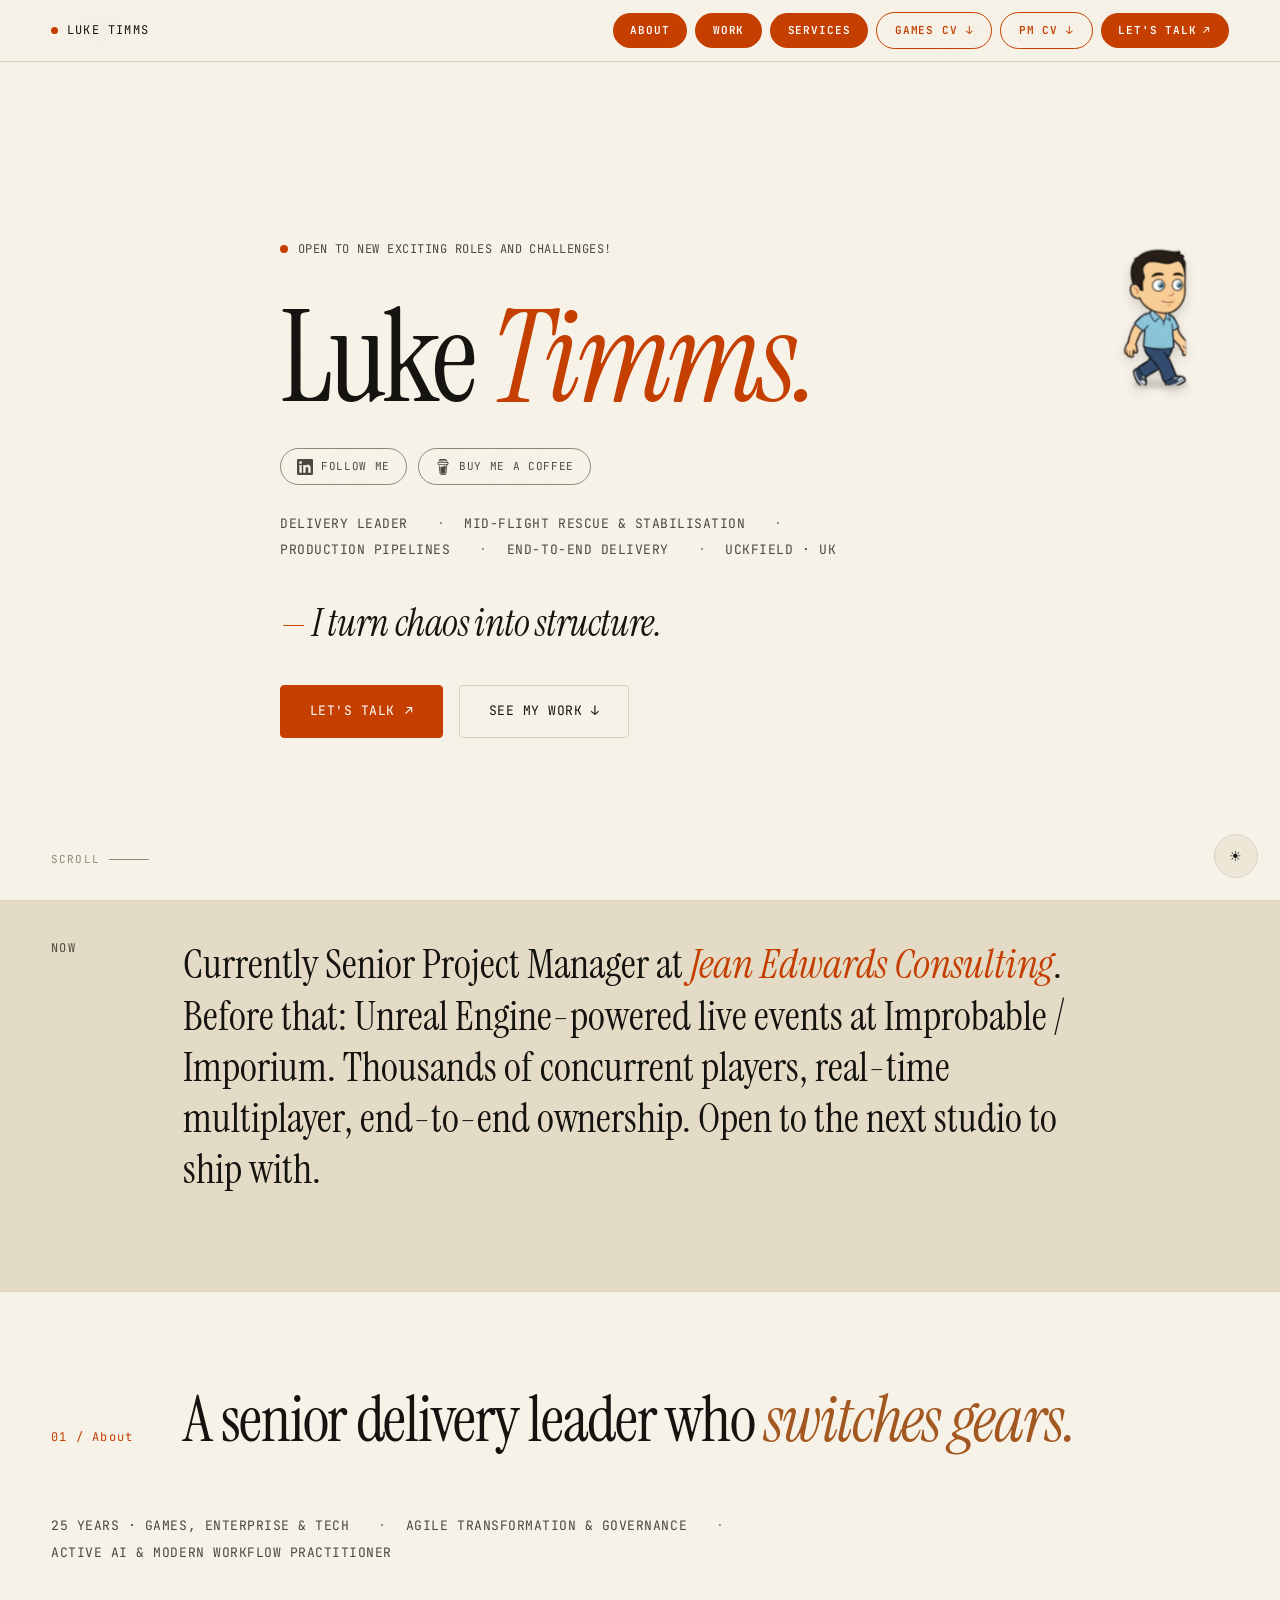
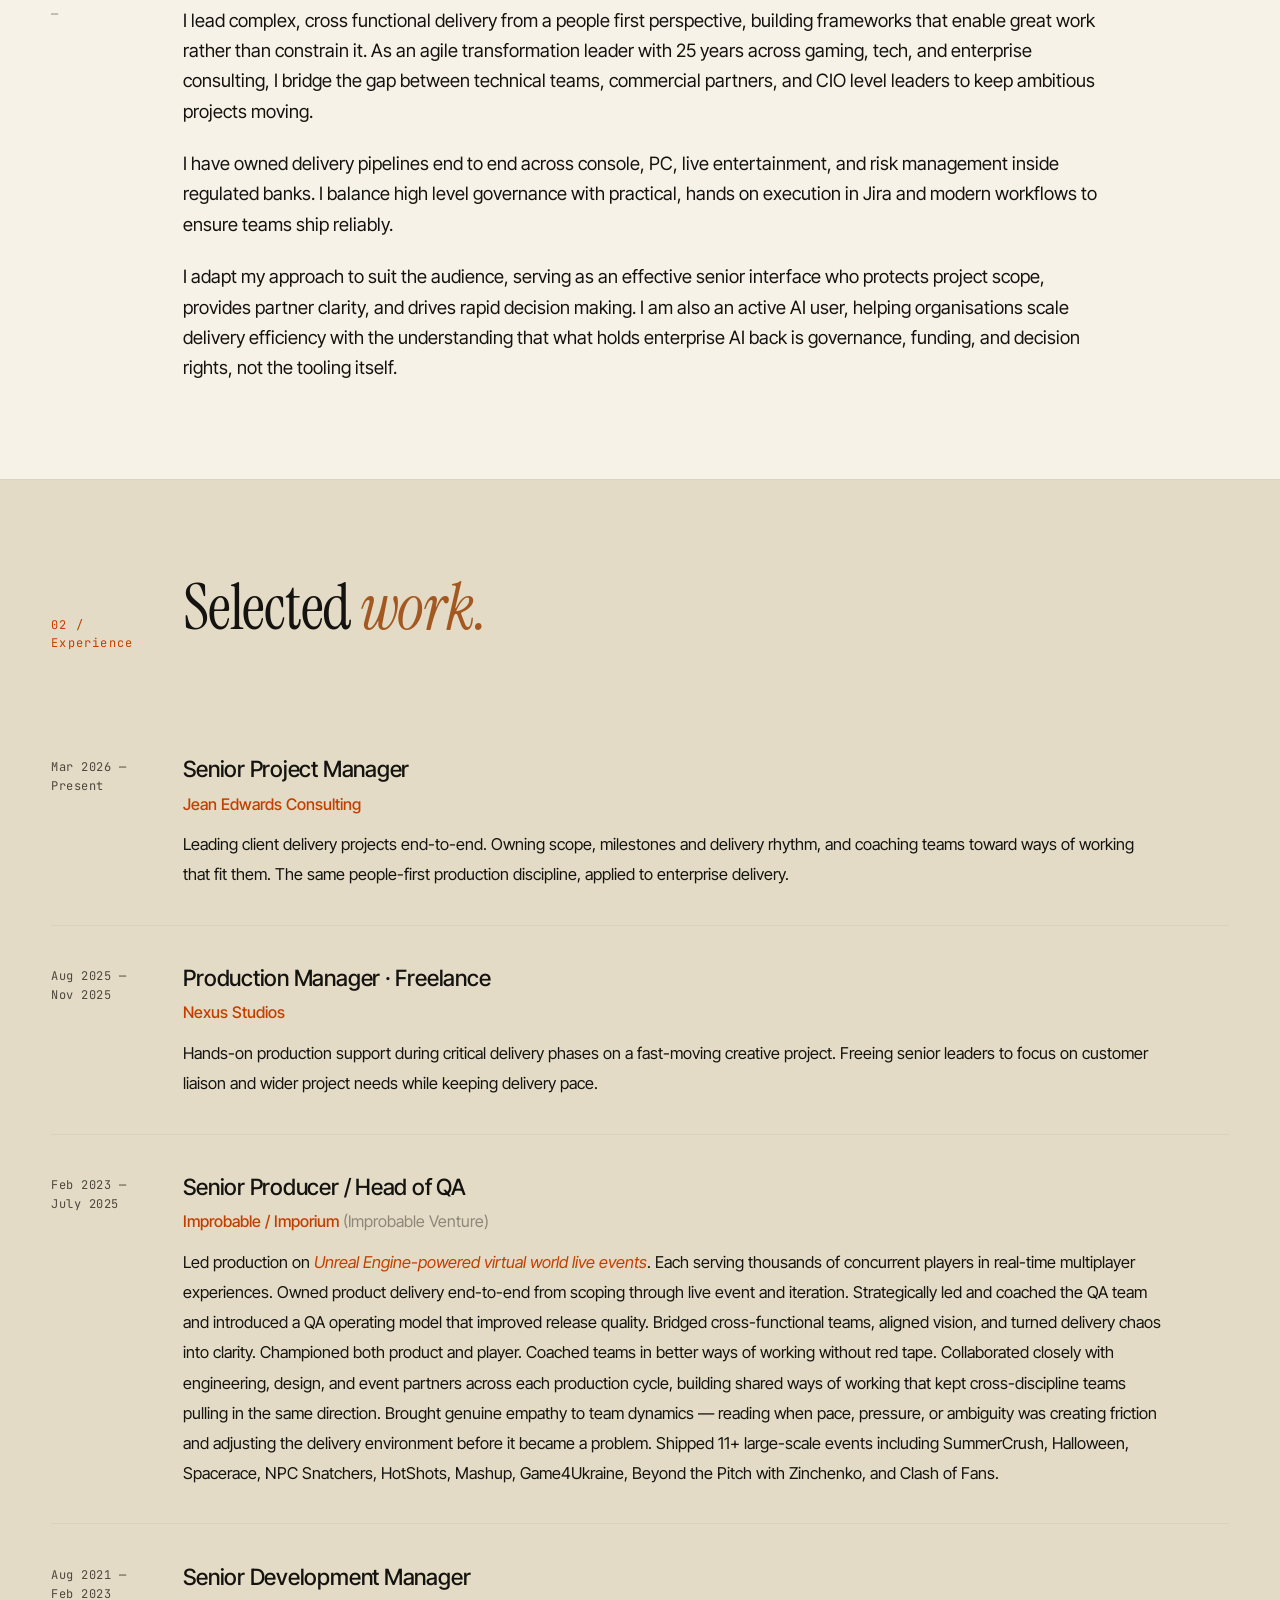
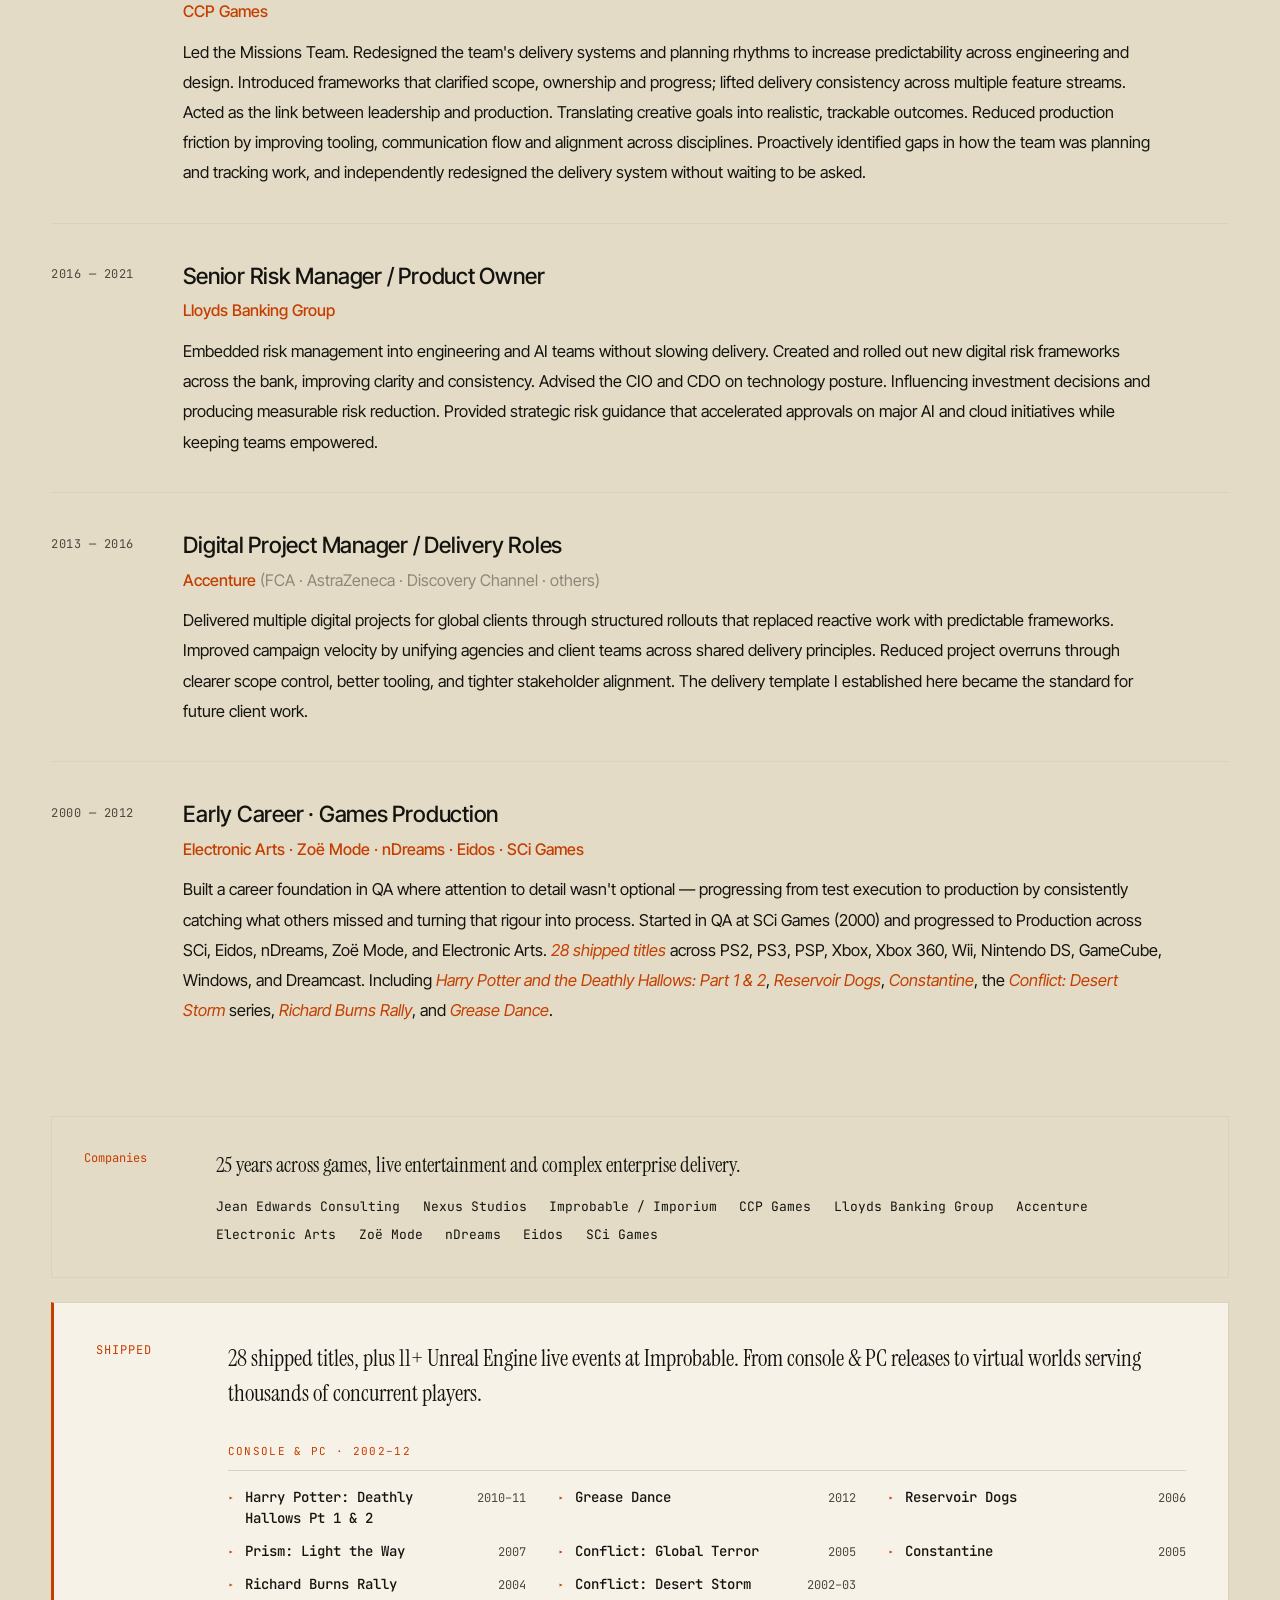
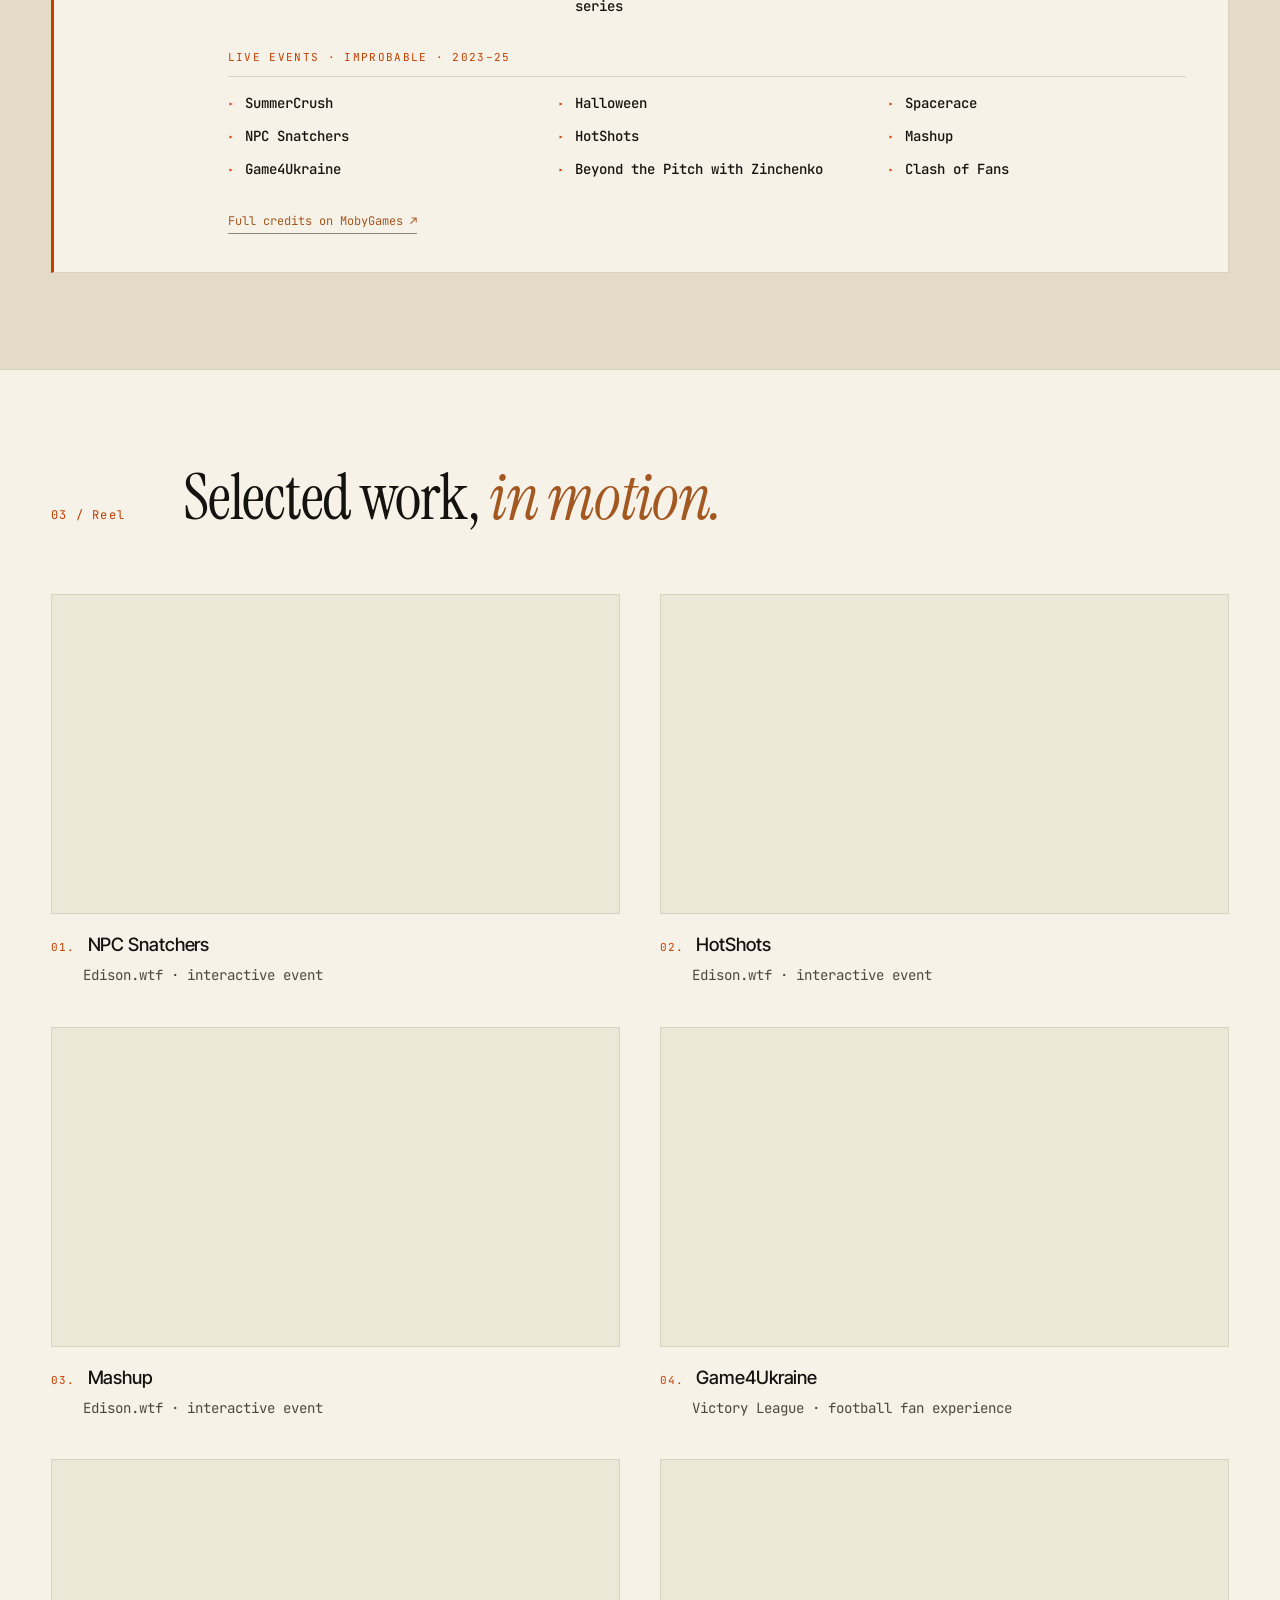
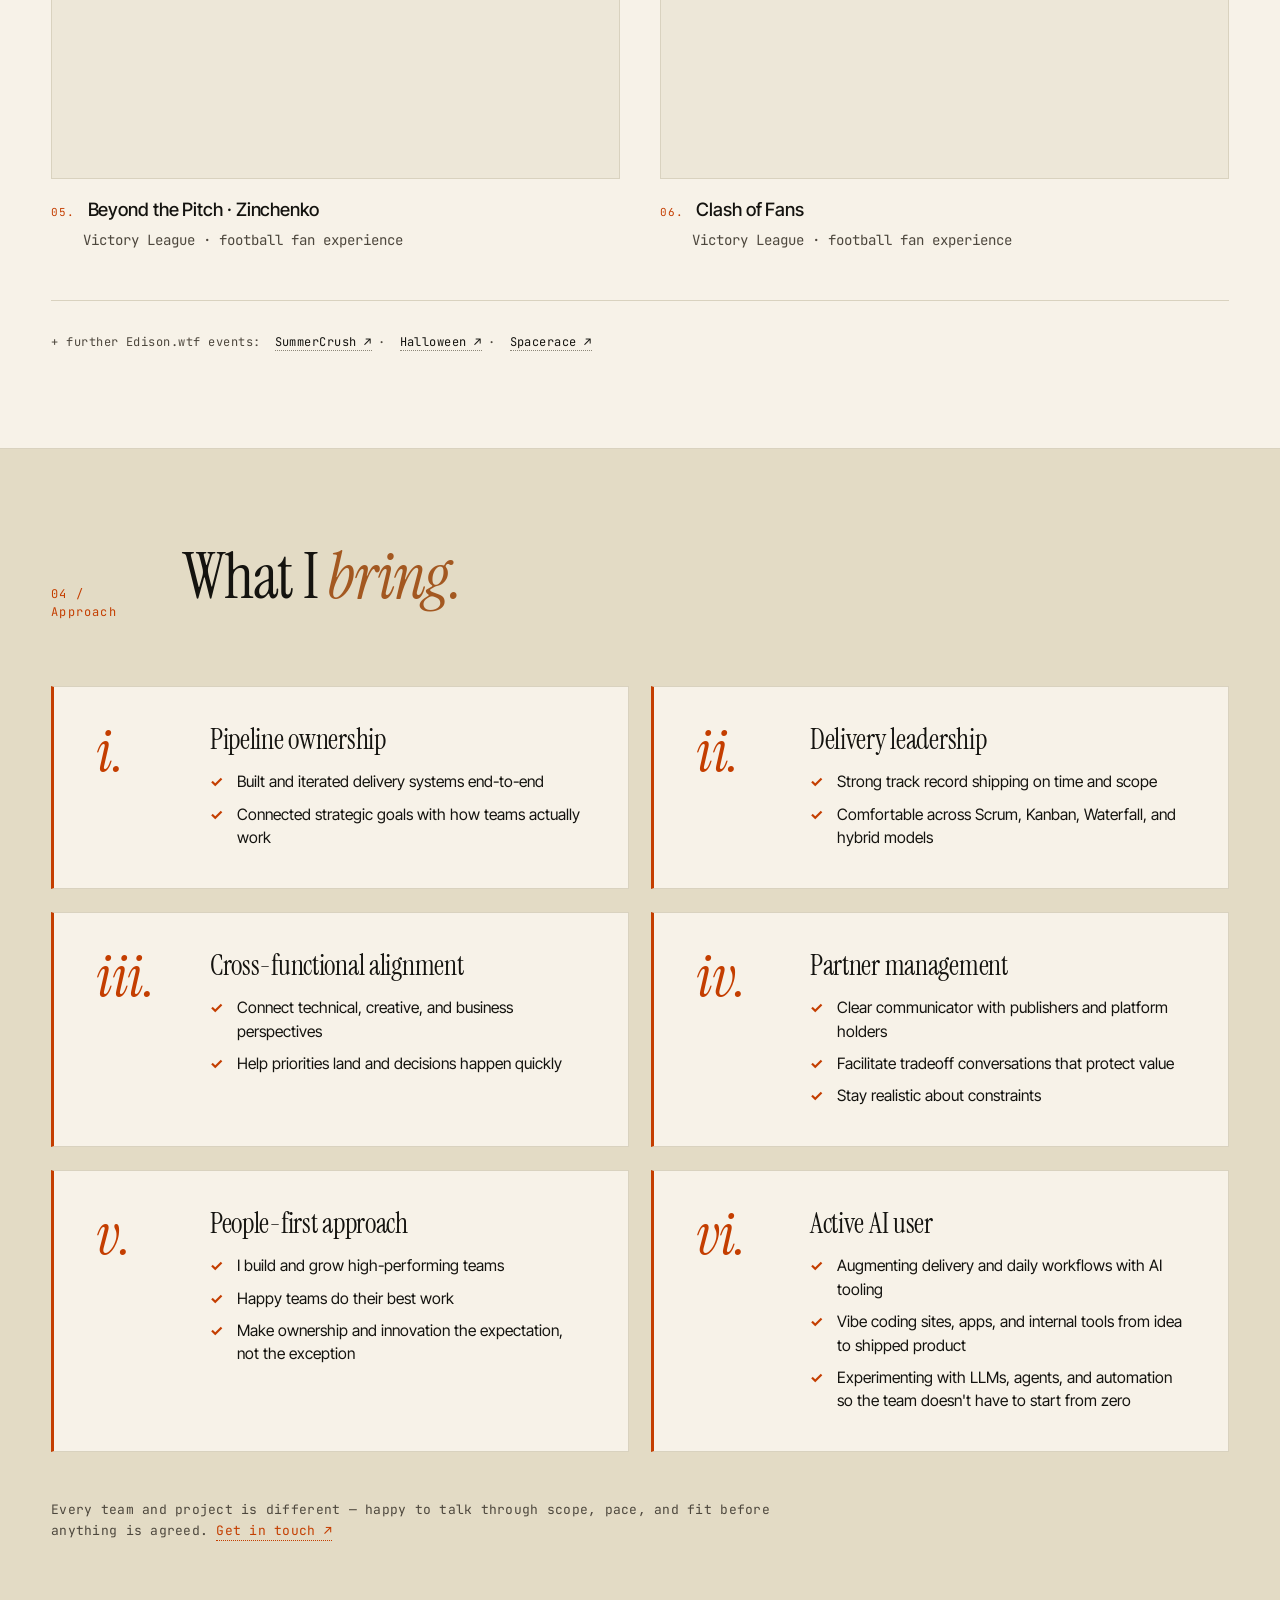
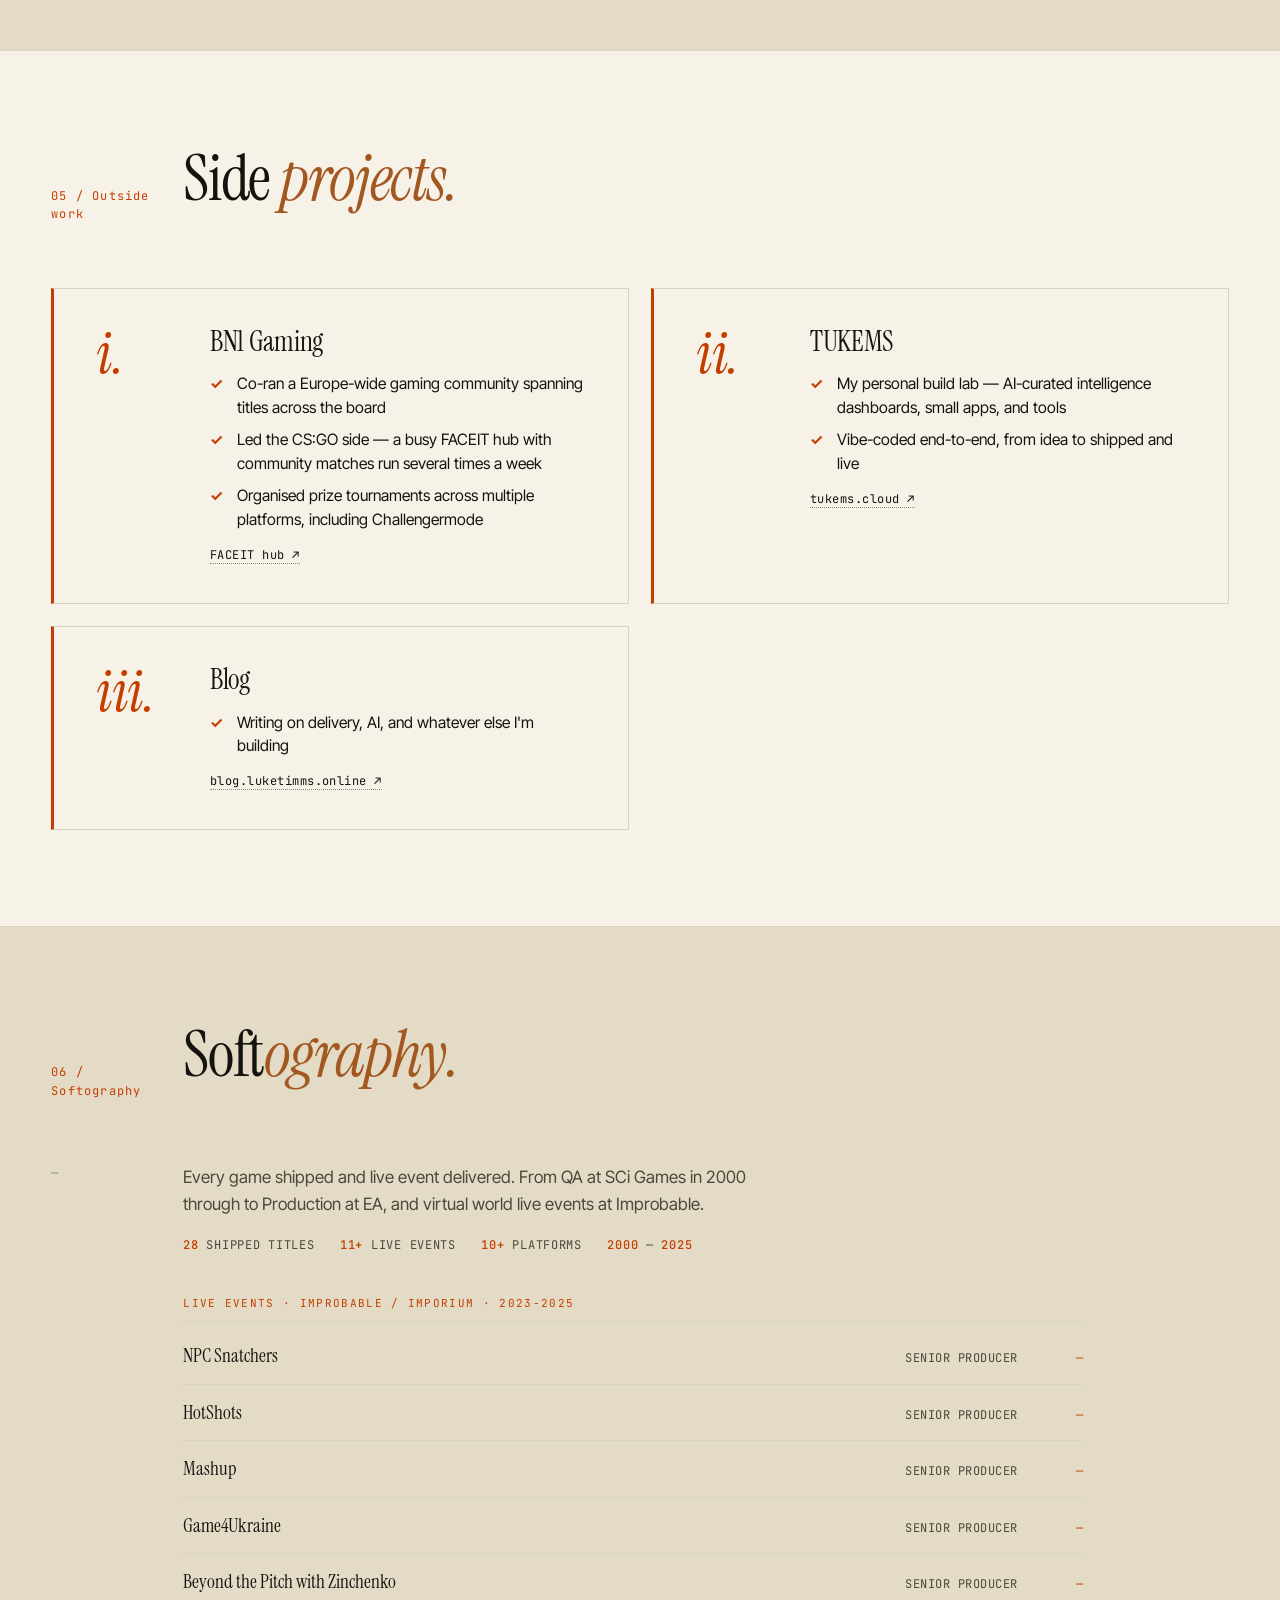
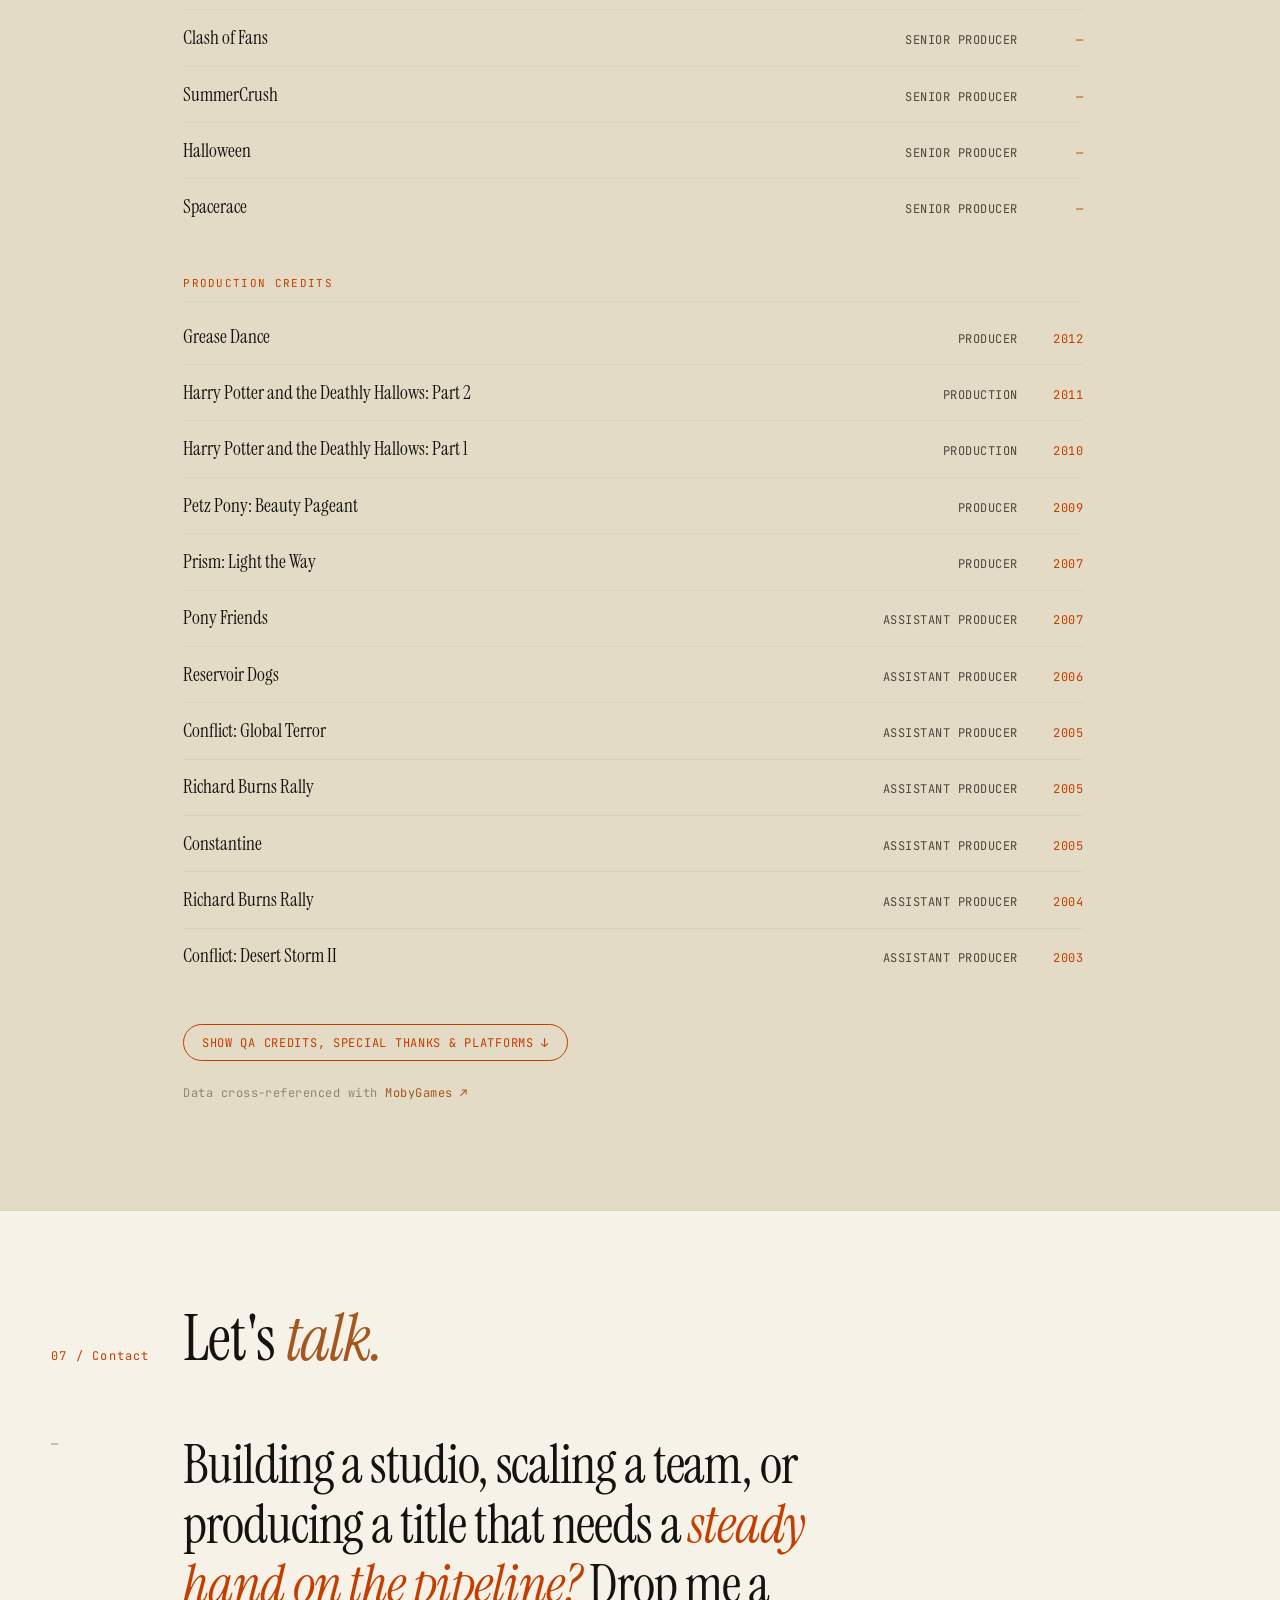
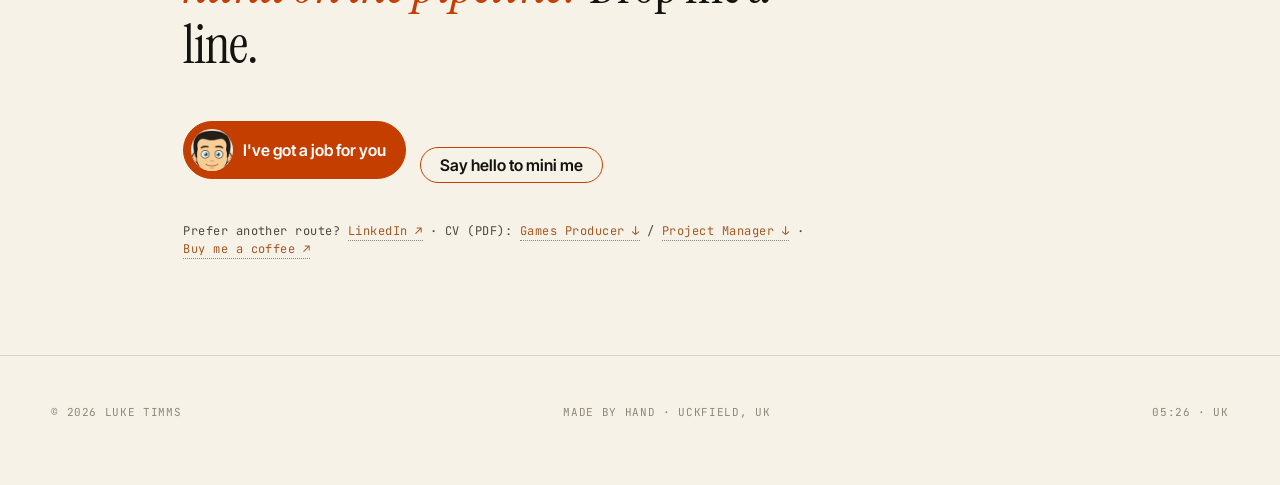
==== commit ae15edf7: "Merge 3391ef5954990e267de7d82a1267b52d3d72d389 into 82b66d5b660e0f492a272bf6a96f914deb80bff8" ====
--- a/index.html
+++ b/index.html
@@ -894,7 +894,8 @@
       <a href="#about" class="nav-pill">About</a>
       <a href="#experience" class="nav-pill">Work</a>
       <a href="#services" class="nav-pill">Services</a>
-      <a href="/Luke-Timms-CV.pdf" class="nav-pill dl" download>CV ↓</a>
+      <a href="/Luke-Timms-CV-Games-Producer.pdf" class="nav-pill dl" download>Games CV ↓</a>
+      <a href="/Luke-Timms-CV-Project-Manager.pdf" class="nav-pill dl" download>PM CV ↓</a>
       <a href="#contact" class="nav-pill cta">Let's talk <span class="arrow">↗</span></a>
     </nav>
   </div>
@@ -1578,7 +1579,7 @@
           </p>
           <div data-minime-slot></div>
           <div class="chat-fallback">
-            Prefer another route? <a href="https://www.linkedin.com/in/luketimms" target="_blank" rel="noopener">LinkedIn ↗</a> · <a href="/Luke-Timms-CV.pdf" download>Download CV (PDF) ↓</a> · <a href="https://www.buymeacoffee.com/lukedtimmsU" target="_blank" rel="noopener">Buy me a coffee ↗</a>
+            Prefer another route? <a href="https://www.linkedin.com/in/luketimms" target="_blank" rel="noopener">LinkedIn ↗</a> · CV (PDF): <a href="/Luke-Timms-CV-Games-Producer.pdf" download>Games Producer ↓</a> / <a href="/Luke-Timms-CV-Project-Manager.pdf" download>Project Manager ↓</a> · <a href="https://www.buymeacoffee.com/lukedtimmsU" target="_blank" rel="noopener">Buy me a coffee ↗</a>
           </div>
         </div>
       </div>
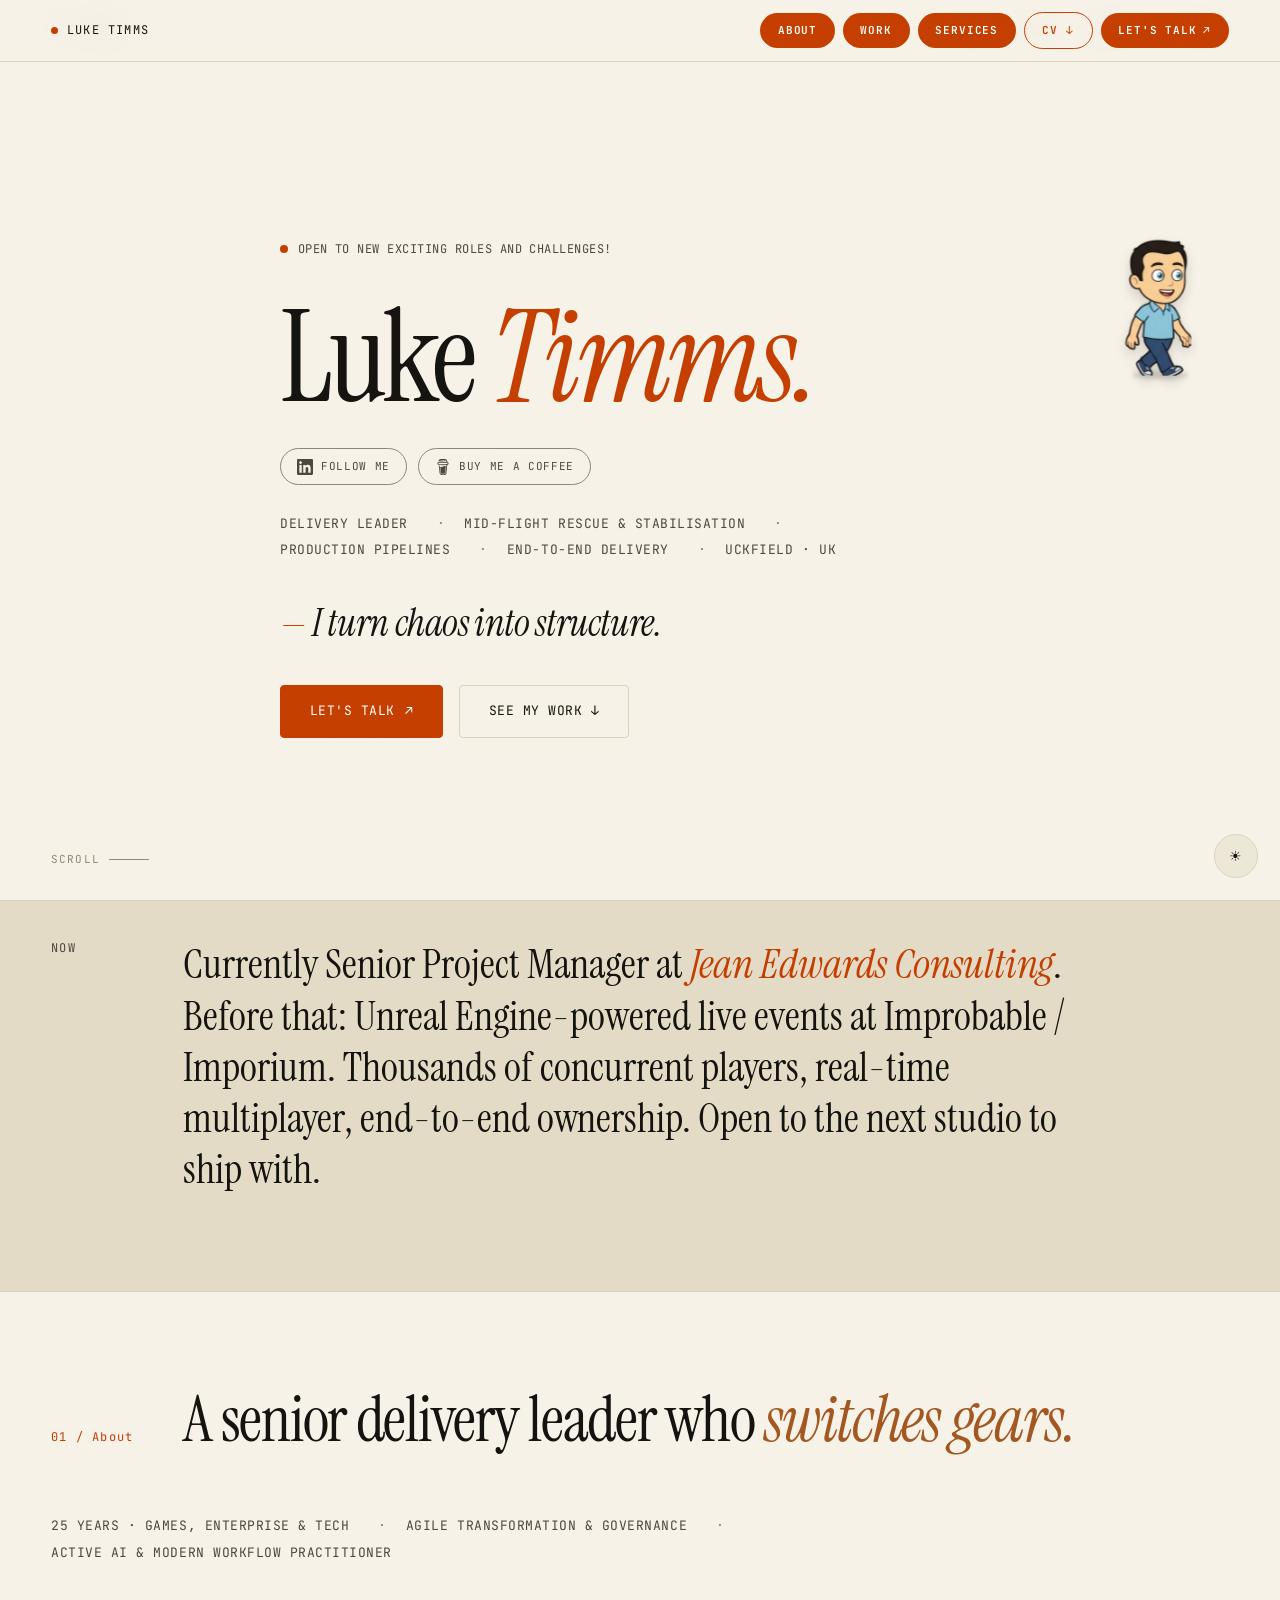
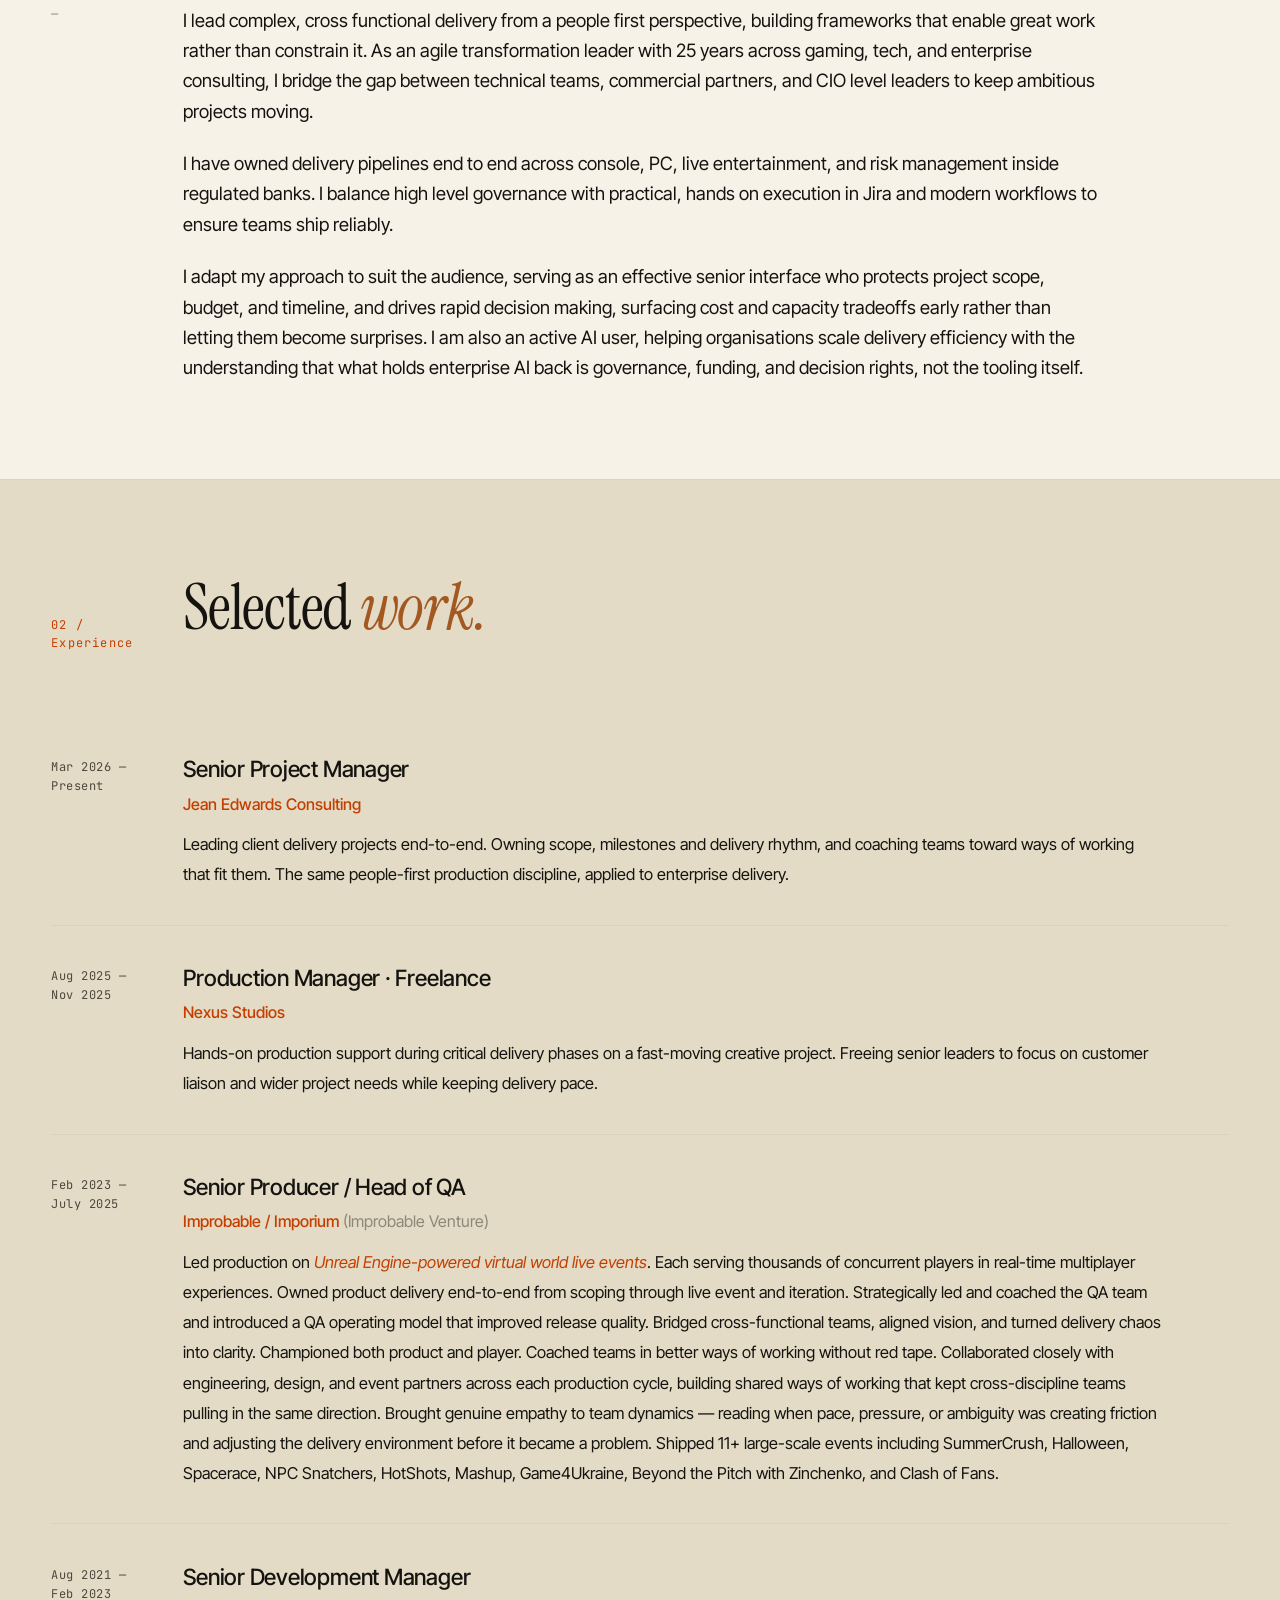
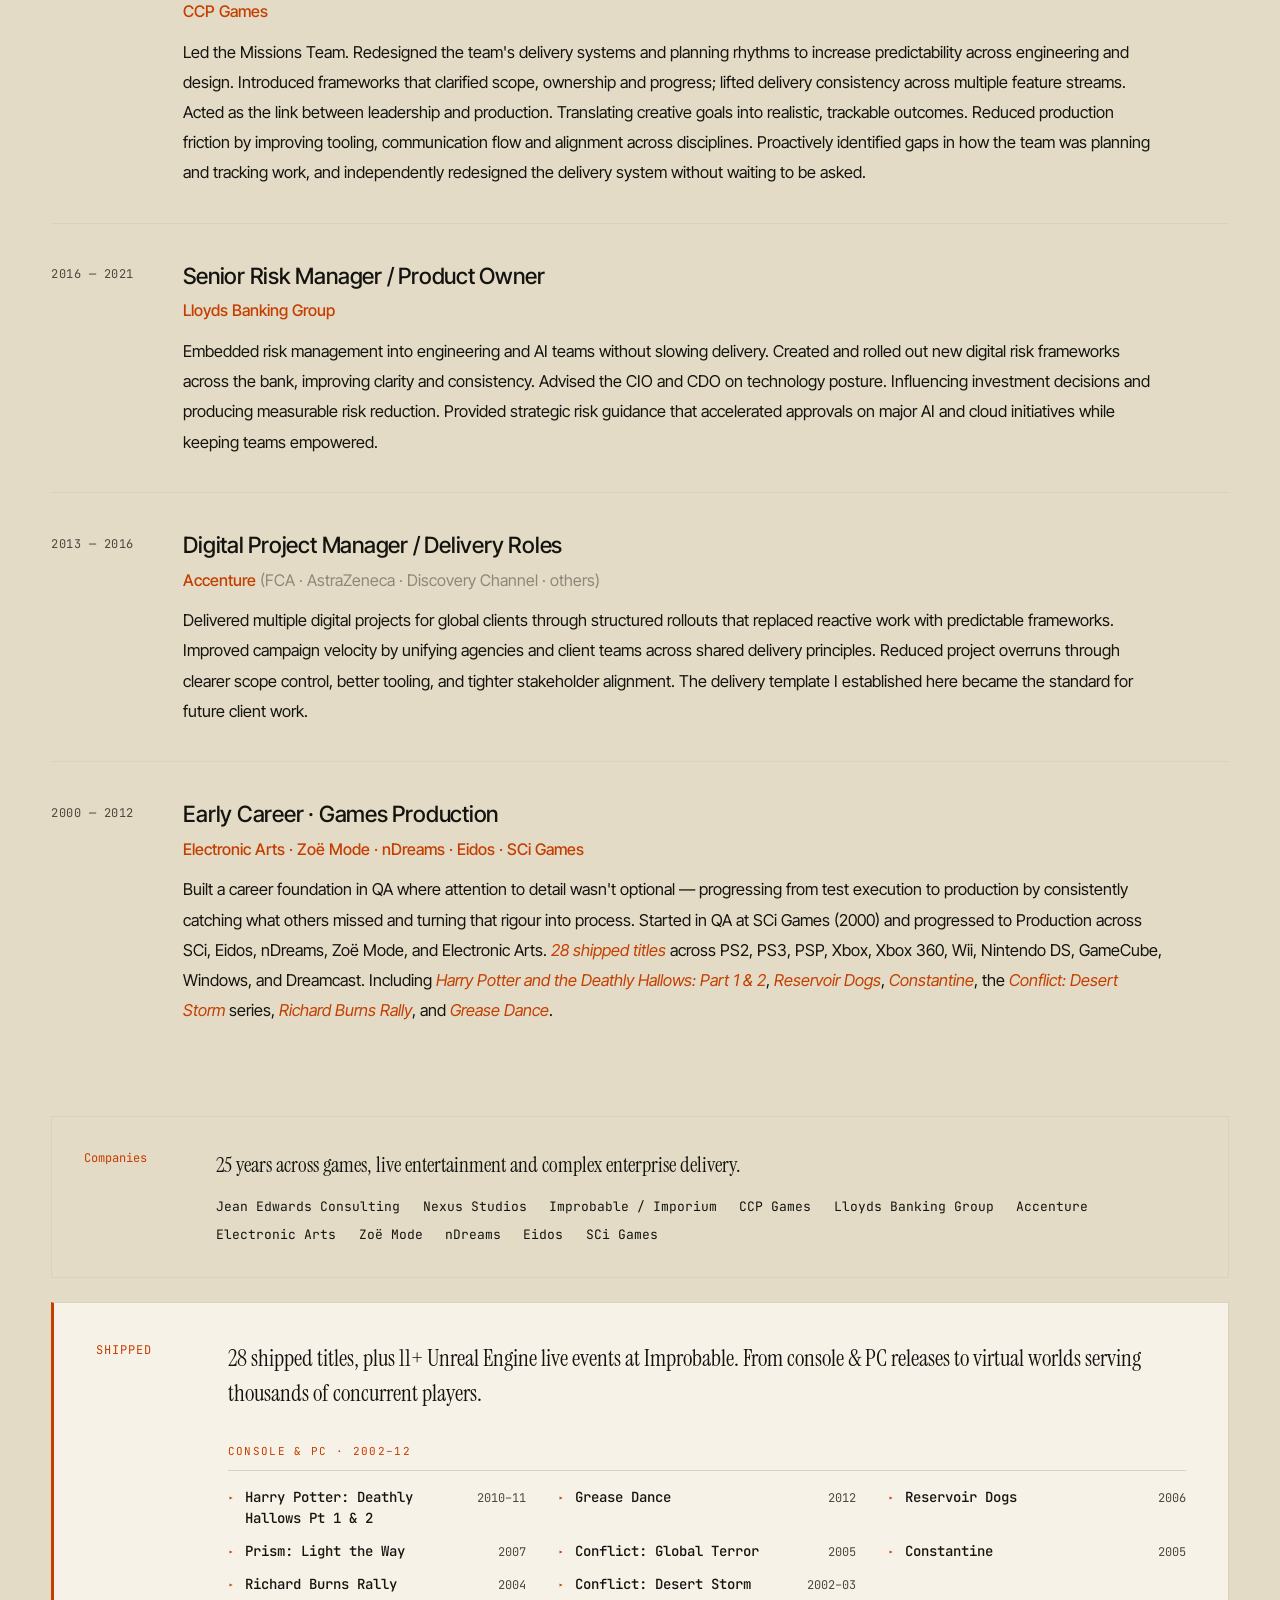
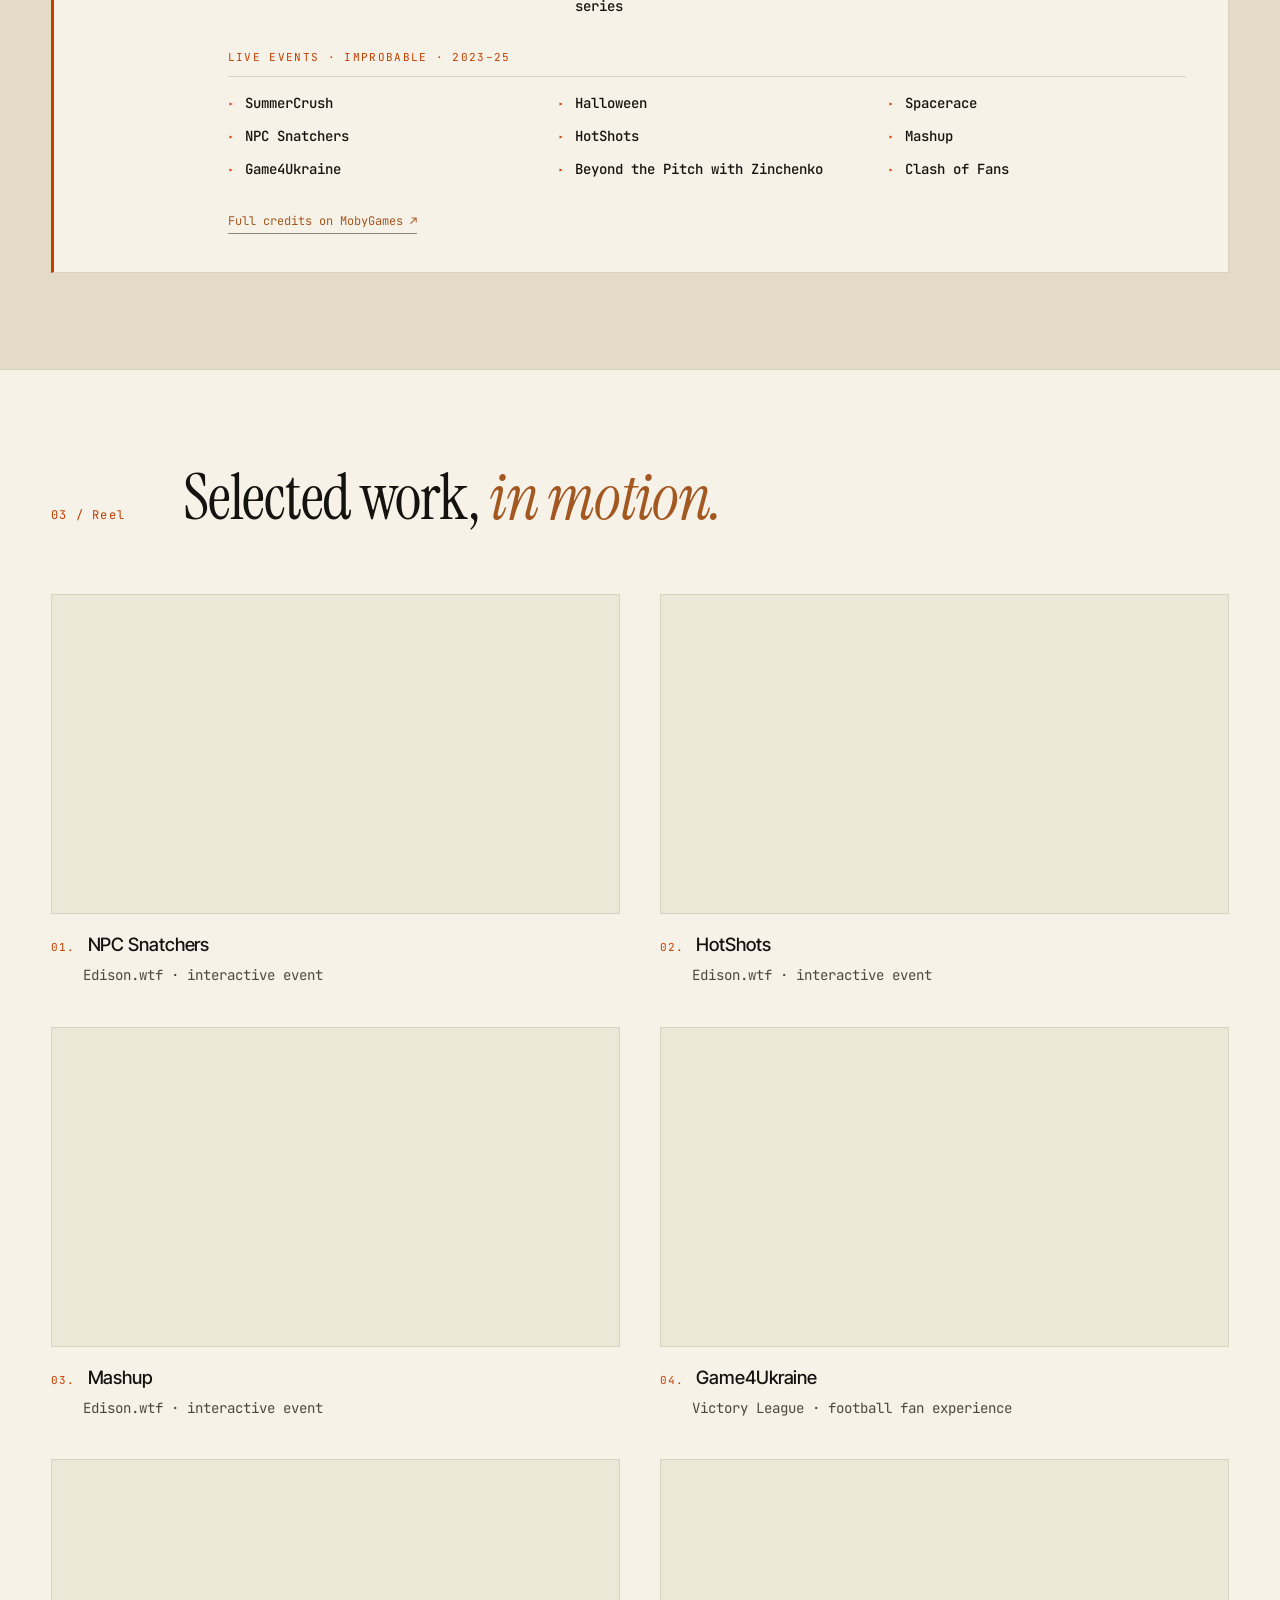
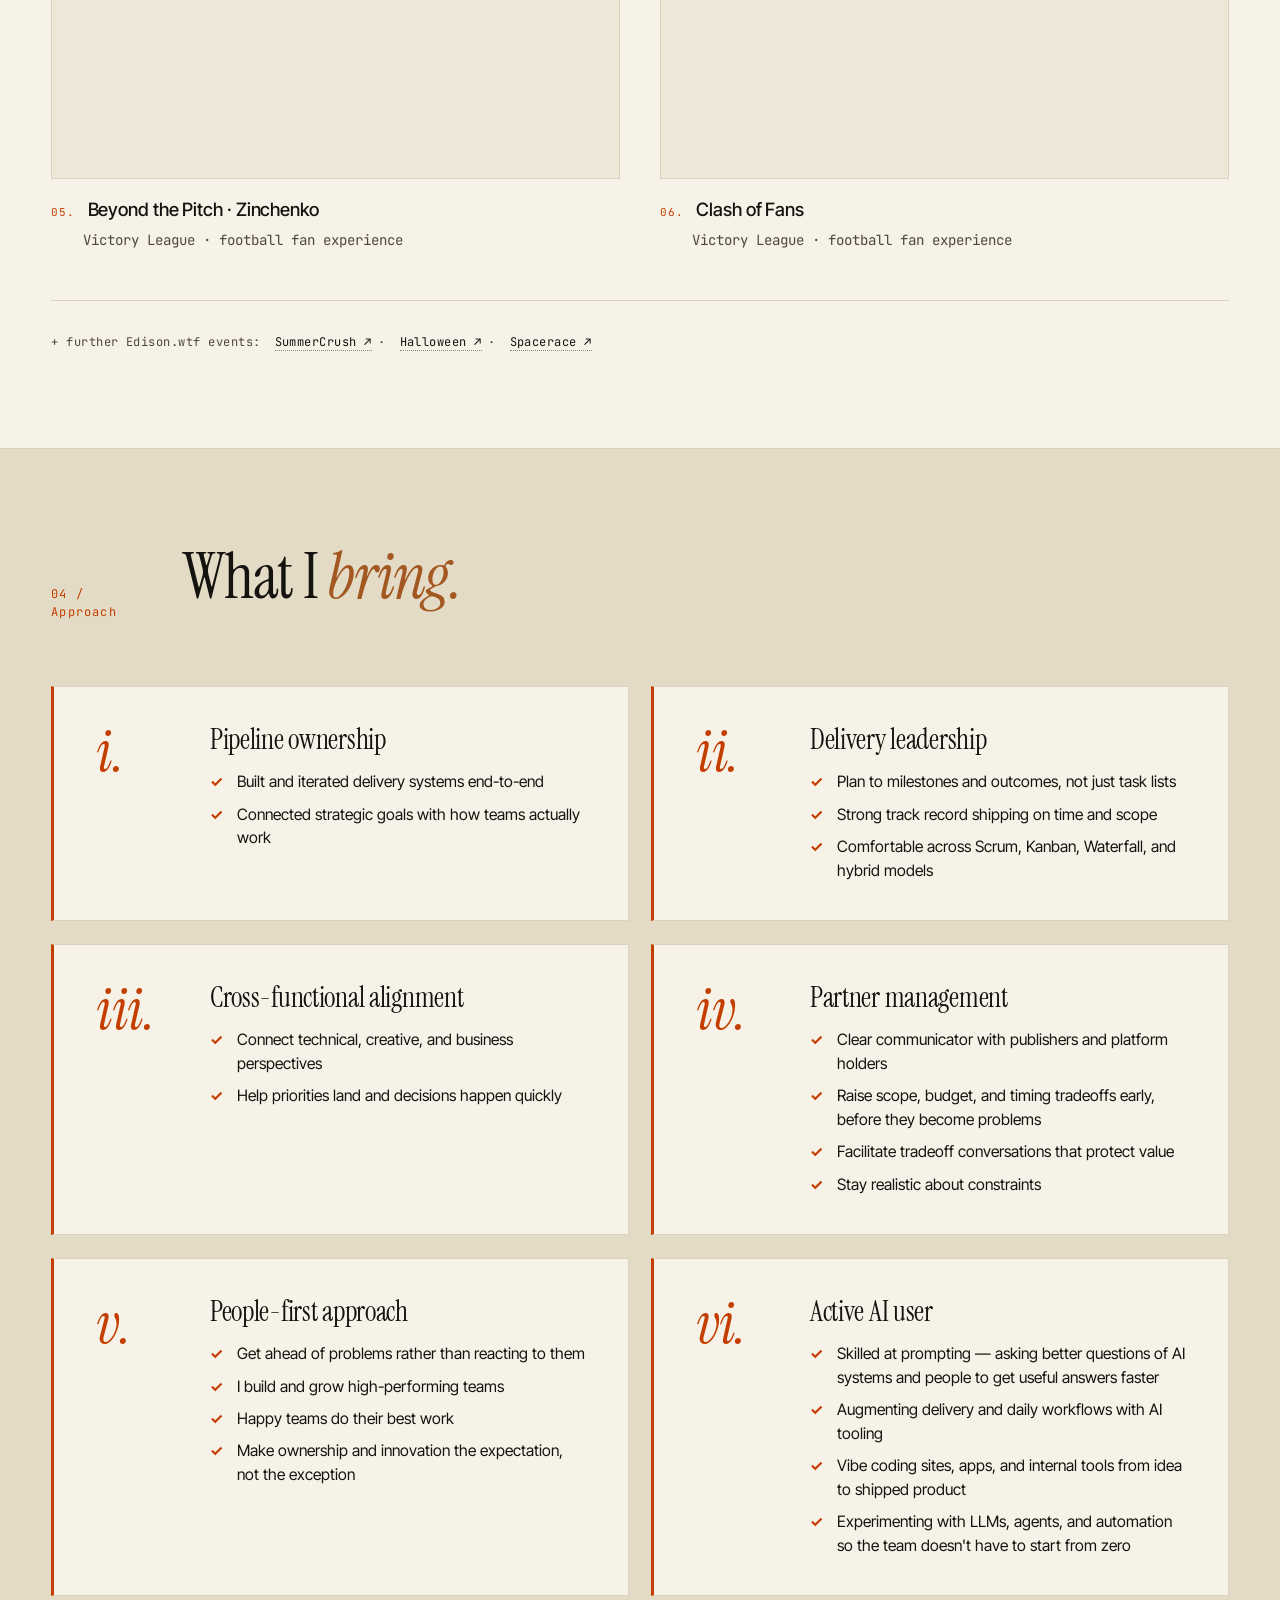
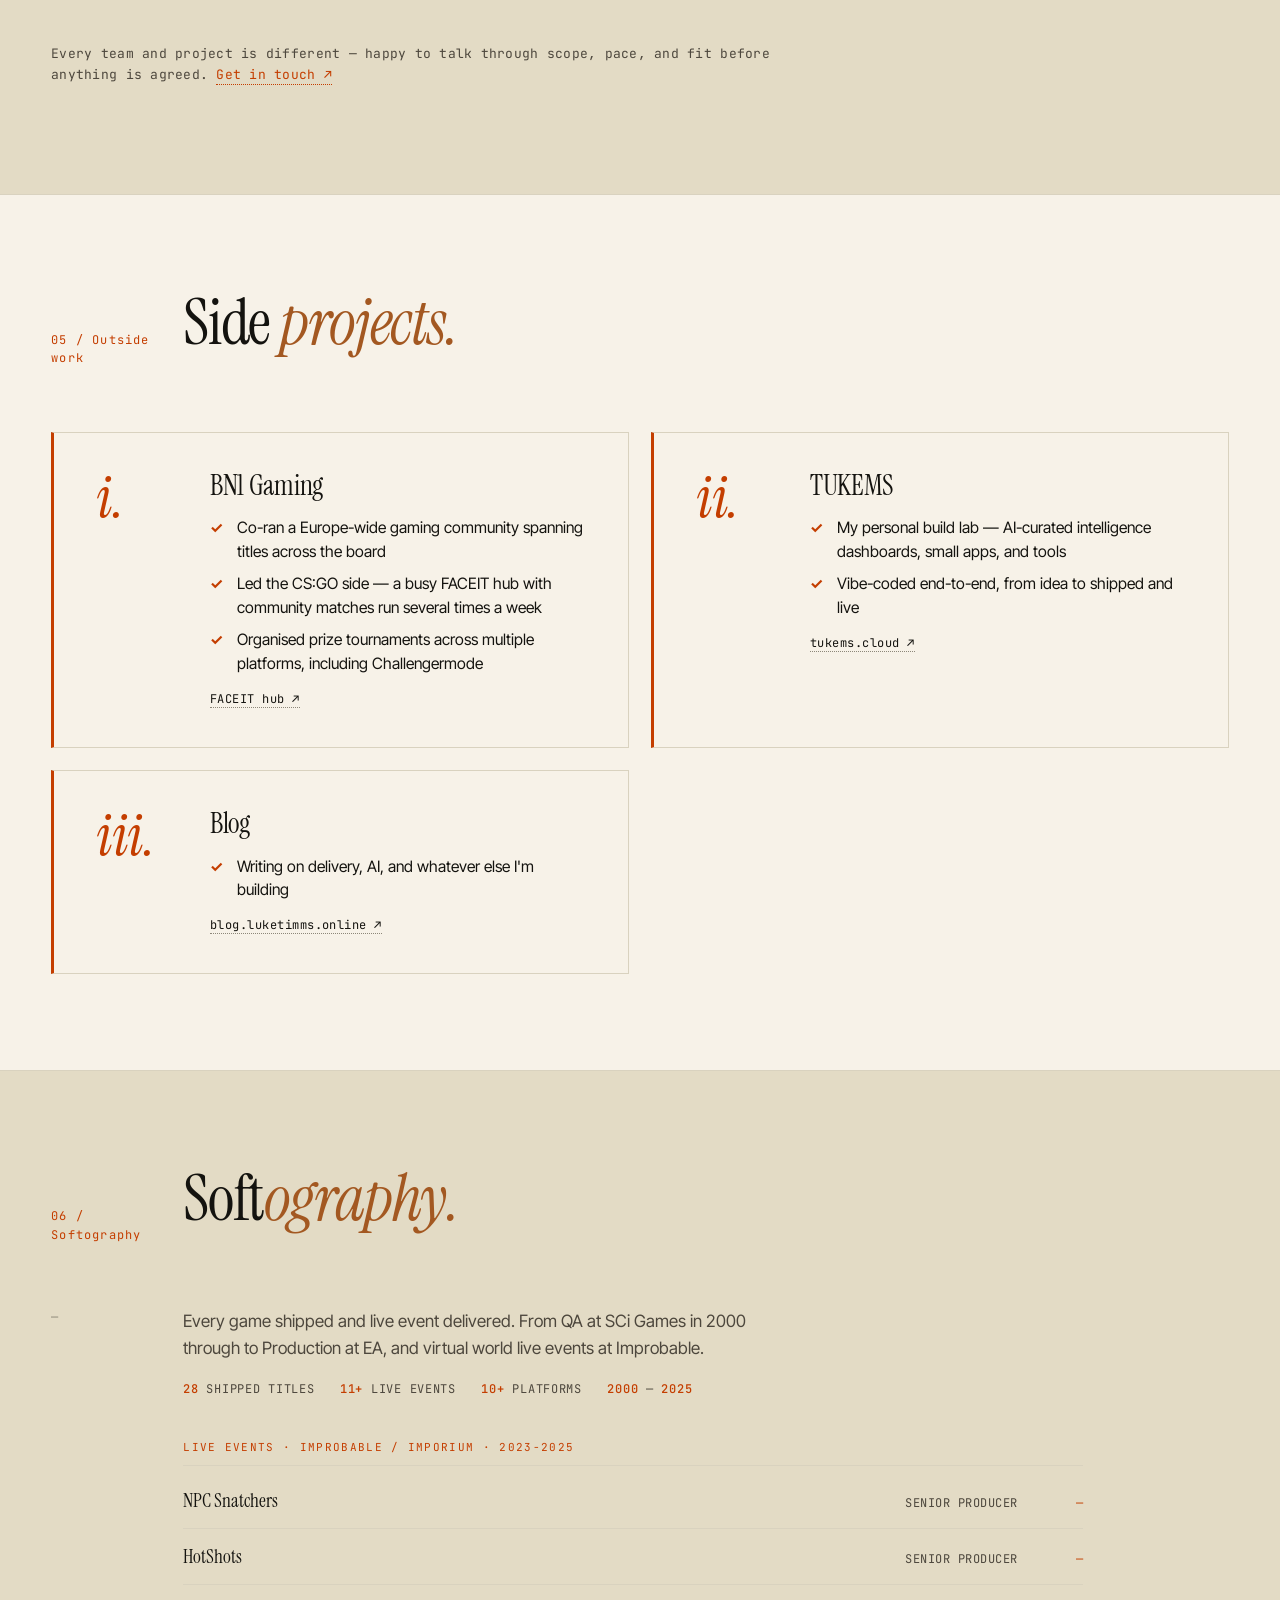
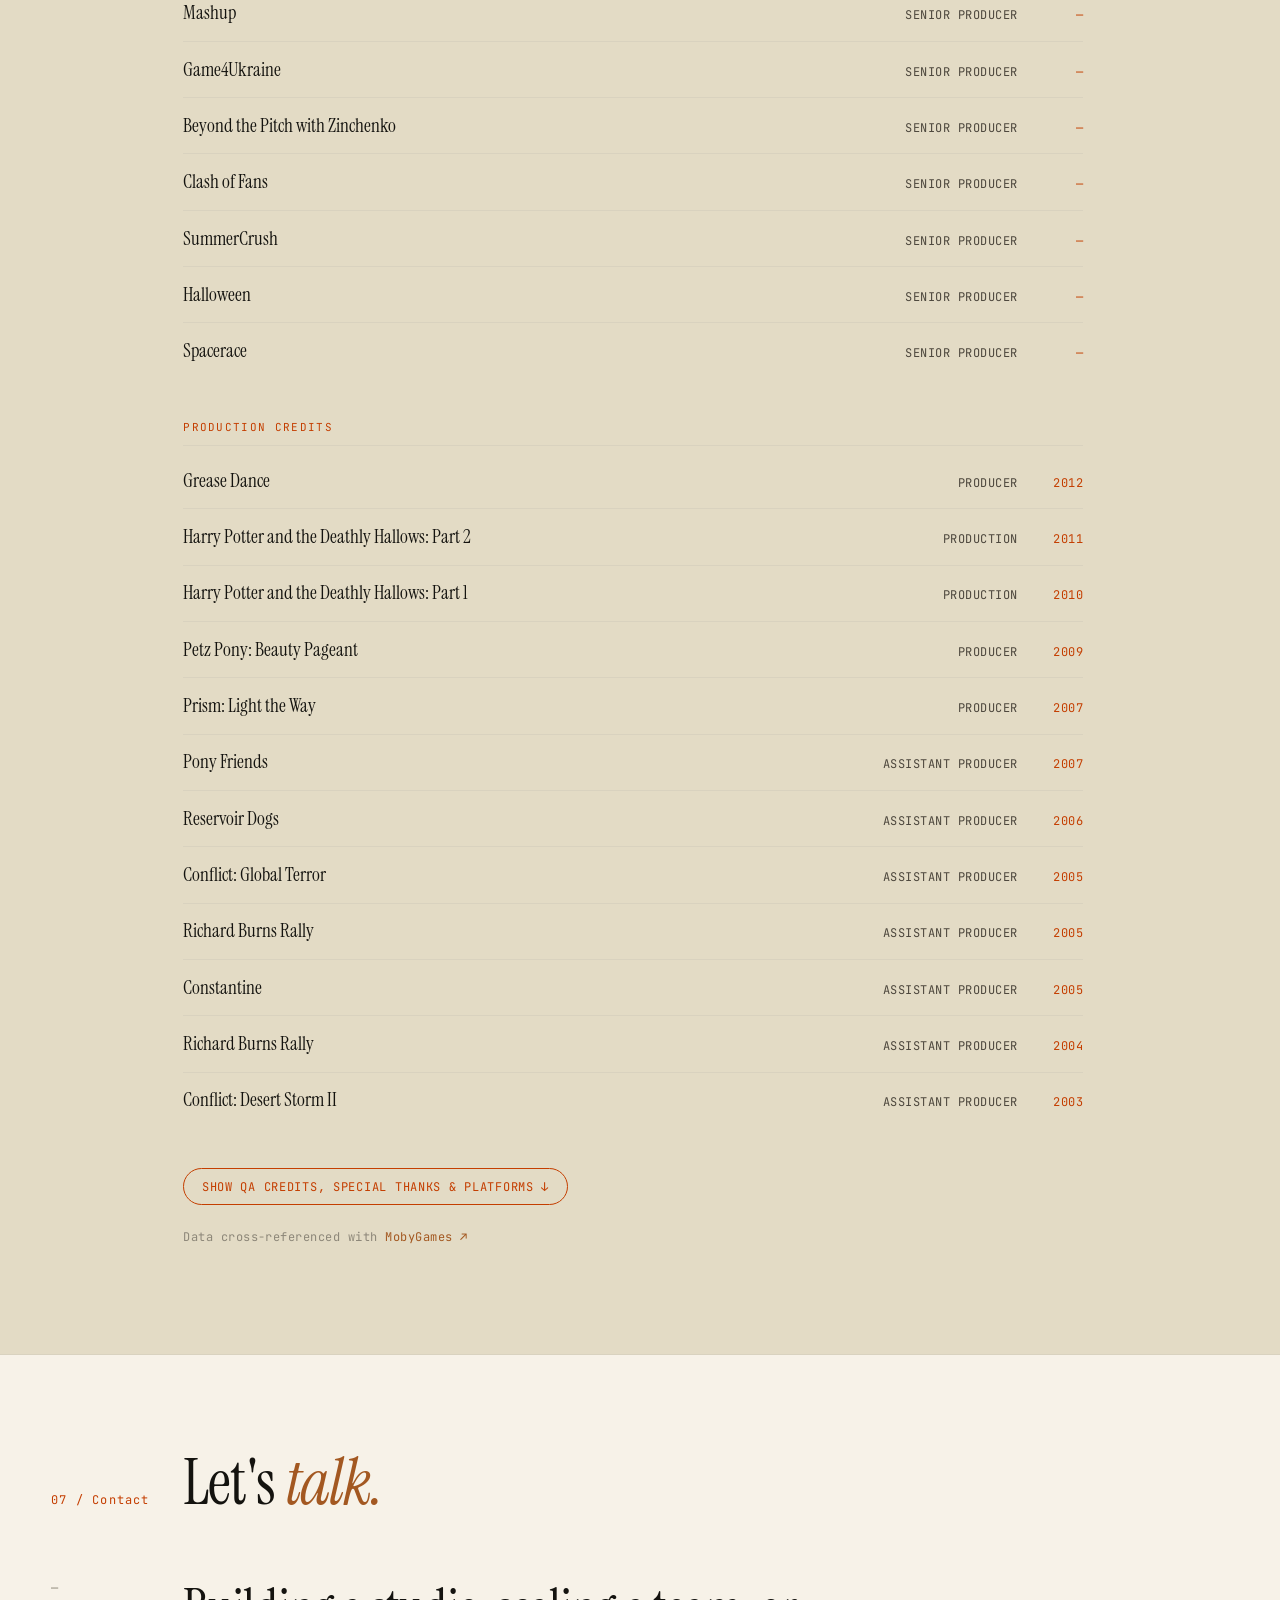
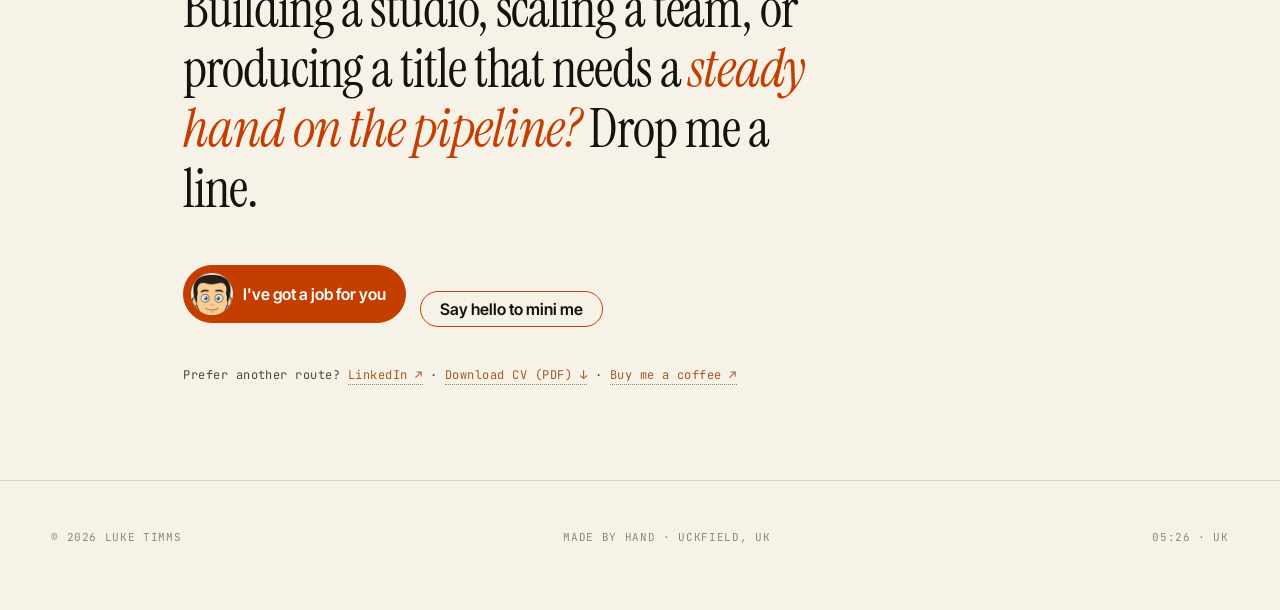
==== commit aa93a81f: "Sharpen delivery/commercial/AI language on About and Approach sections Added budget/timeline awarene" ====
--- a/index.html
+++ b/index.html
@@ -894,8 +894,7 @@
       <a href="#about" class="nav-pill">About</a>
       <a href="#experience" class="nav-pill">Work</a>
       <a href="#services" class="nav-pill">Services</a>
-      <a href="/Luke-Timms-CV-Games-Producer.pdf" class="nav-pill dl" download>Games CV ↓</a>
-      <a href="/Luke-Timms-CV-Project-Manager.pdf" class="nav-pill dl" download>PM CV ↓</a>
+      <a href="/Luke-Timms-CV.pdf" class="nav-pill dl" download>CV ↓</a>
       <a href="#contact" class="nav-pill cta">Let's talk <span class="arrow">↗</span></a>
     </nav>
   </div>
@@ -971,7 +970,7 @@
             I have owned delivery pipelines end to end across console, PC, live entertainment, and risk management inside regulated banks. I balance high level governance with practical, hands on execution in Jira and modern workflows to ensure teams ship reliably.
           </p>
           <p>
-            I adapt my approach to suit the audience, serving as an effective senior interface who protects project scope, provides partner clarity, and drives rapid decision making. I am also an active AI user, helping organisations scale delivery efficiency with the understanding that what holds enterprise AI back is governance, funding, and decision rights, not the tooling itself.
+            I adapt my approach to suit the audience, serving as an effective senior interface who protects project scope, budget, and timeline, and drives rapid decision making, surfacing cost and capacity tradeoffs early rather than letting them become surprises. I am also an active AI user, helping organisations scale delivery efficiency with the understanding that what holds enterprise AI back is governance, funding, and decision rights, not the tooling itself.
           </p>
         </div>
       </div>
@@ -1233,6 +1232,7 @@
           <div>
             <h4>Delivery leadership</h4>
             <ul class="srv-list">
+              <li>Plan to milestones and outcomes, not just task lists</li>
               <li>Strong track record shipping on time and scope</li>
               <li>Comfortable across Scrum, Kanban, Waterfall, and hybrid models</li>
             </ul>
@@ -1254,6 +1254,7 @@
             <h4>Partner management</h4>
             <ul class="srv-list">
               <li>Clear communicator with publishers and platform holders</li>
+              <li>Raise scope, budget, and timing tradeoffs early, before they become problems</li>
               <li>Facilitate tradeoff conversations that protect value</li>
               <li>Stay realistic about constraints</li>
             </ul>
@@ -1264,6 +1265,7 @@
           <div>
             <h4>People-first approach</h4>
             <ul class="srv-list">
+              <li>Get ahead of problems rather than reacting to them</li>
               <li>I build and grow high-performing teams</li>
               <li>Happy teams do their best work</li>
               <li>Make ownership and innovation the expectation, not the exception</li>
@@ -1275,6 +1277,7 @@
           <div>
             <h4>Active AI user</h4>
             <ul class="srv-list">
+              <li>Skilled at prompting — asking better questions of AI systems and people to get useful answers faster</li>
               <li>Augmenting delivery and daily workflows with AI tooling</li>
               <li>Vibe coding sites, apps, and internal tools from idea to shipped product</li>
               <li>Experimenting with LLMs, agents, and automation so the team doesn't have to start from zero</li>
@@ -1579,7 +1582,7 @@
           </p>
           <div data-minime-slot></div>
           <div class="chat-fallback">
-            Prefer another route? <a href="https://www.linkedin.com/in/luketimms" target="_blank" rel="noopener">LinkedIn ↗</a> · CV (PDF): <a href="/Luke-Timms-CV-Games-Producer.pdf" download>Games Producer ↓</a> / <a href="/Luke-Timms-CV-Project-Manager.pdf" download>Project Manager ↓</a> · <a href="https://www.buymeacoffee.com/lukedtimmsU" target="_blank" rel="noopener">Buy me a coffee ↗</a>
+            Prefer another route? <a href="https://www.linkedin.com/in/luketimms" target="_blank" rel="noopener">LinkedIn ↗</a> · <a href="/Luke-Timms-CV.pdf" download>Download CV (PDF) ↓</a> · <a href="https://www.buymeacoffee.com/lukedtimmsU" target="_blank" rel="noopener">Buy me a coffee ↗</a>
           </div>
         </div>
       </div>
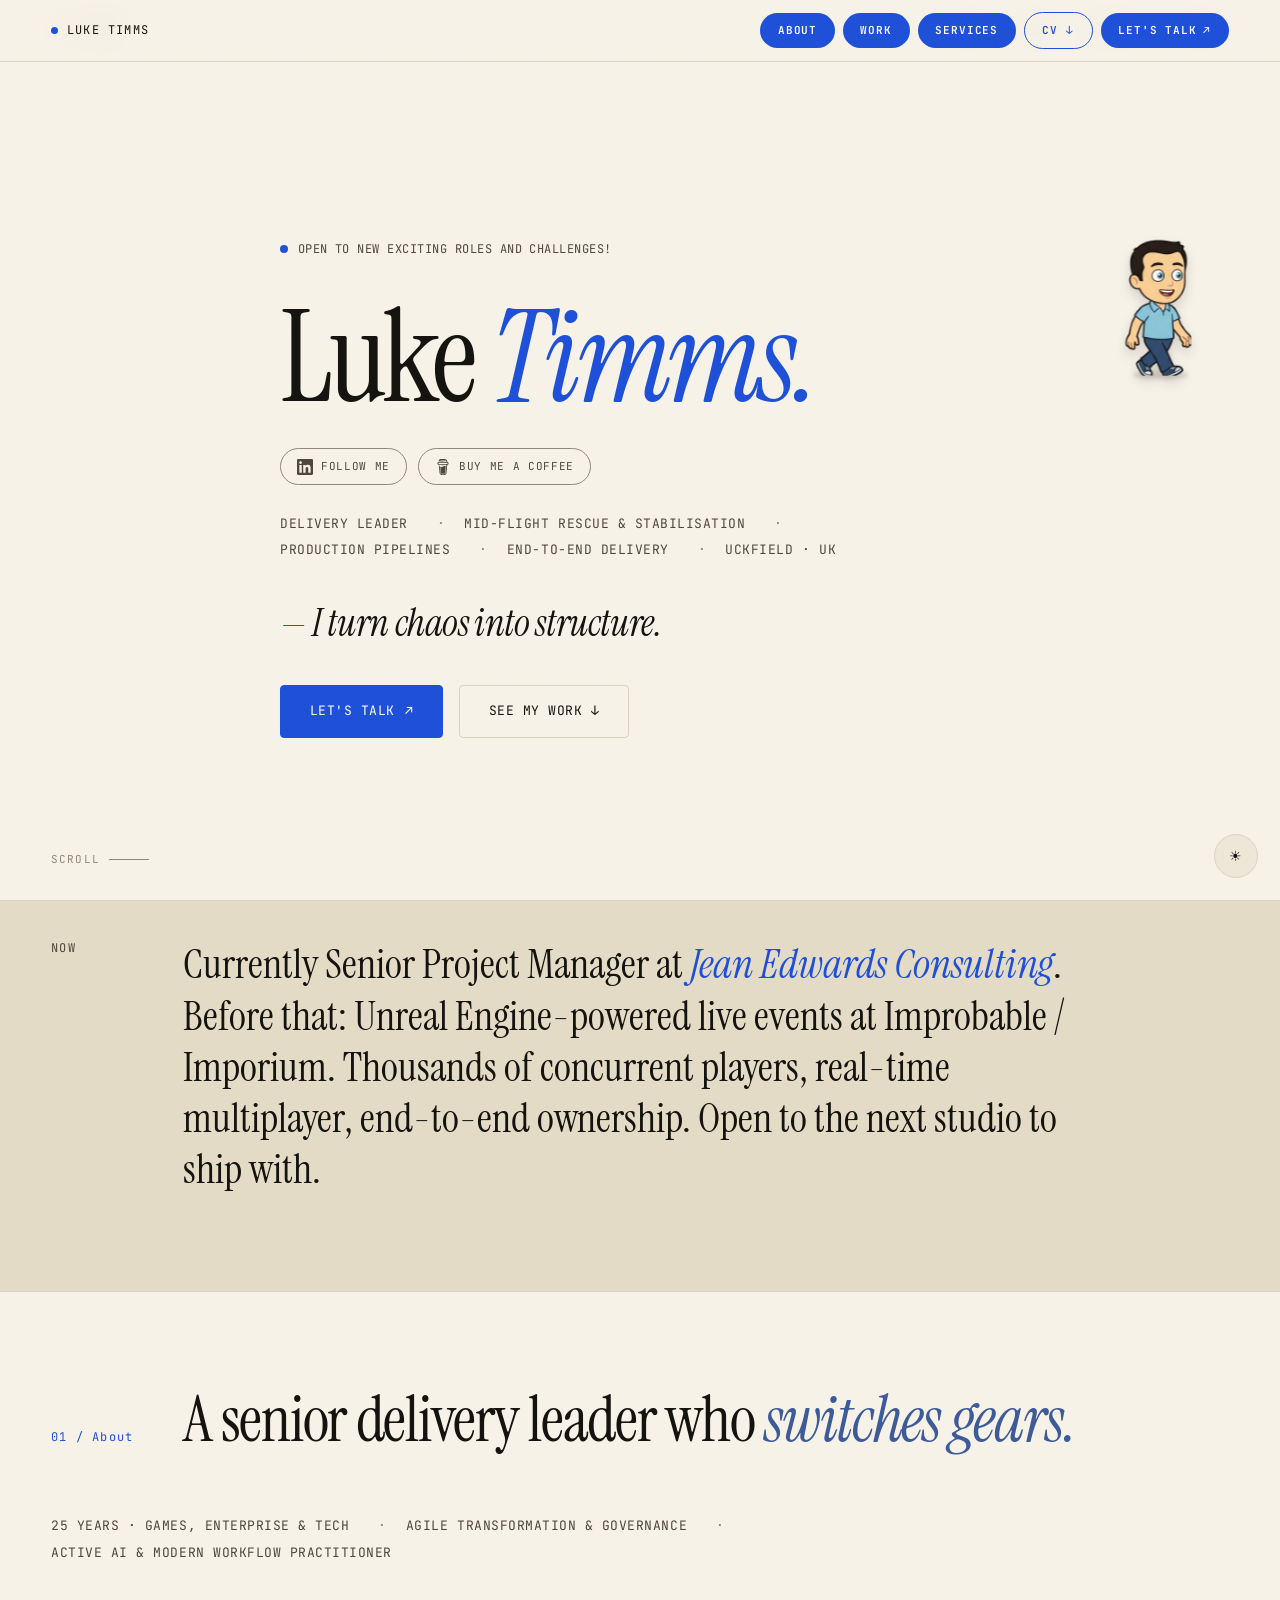
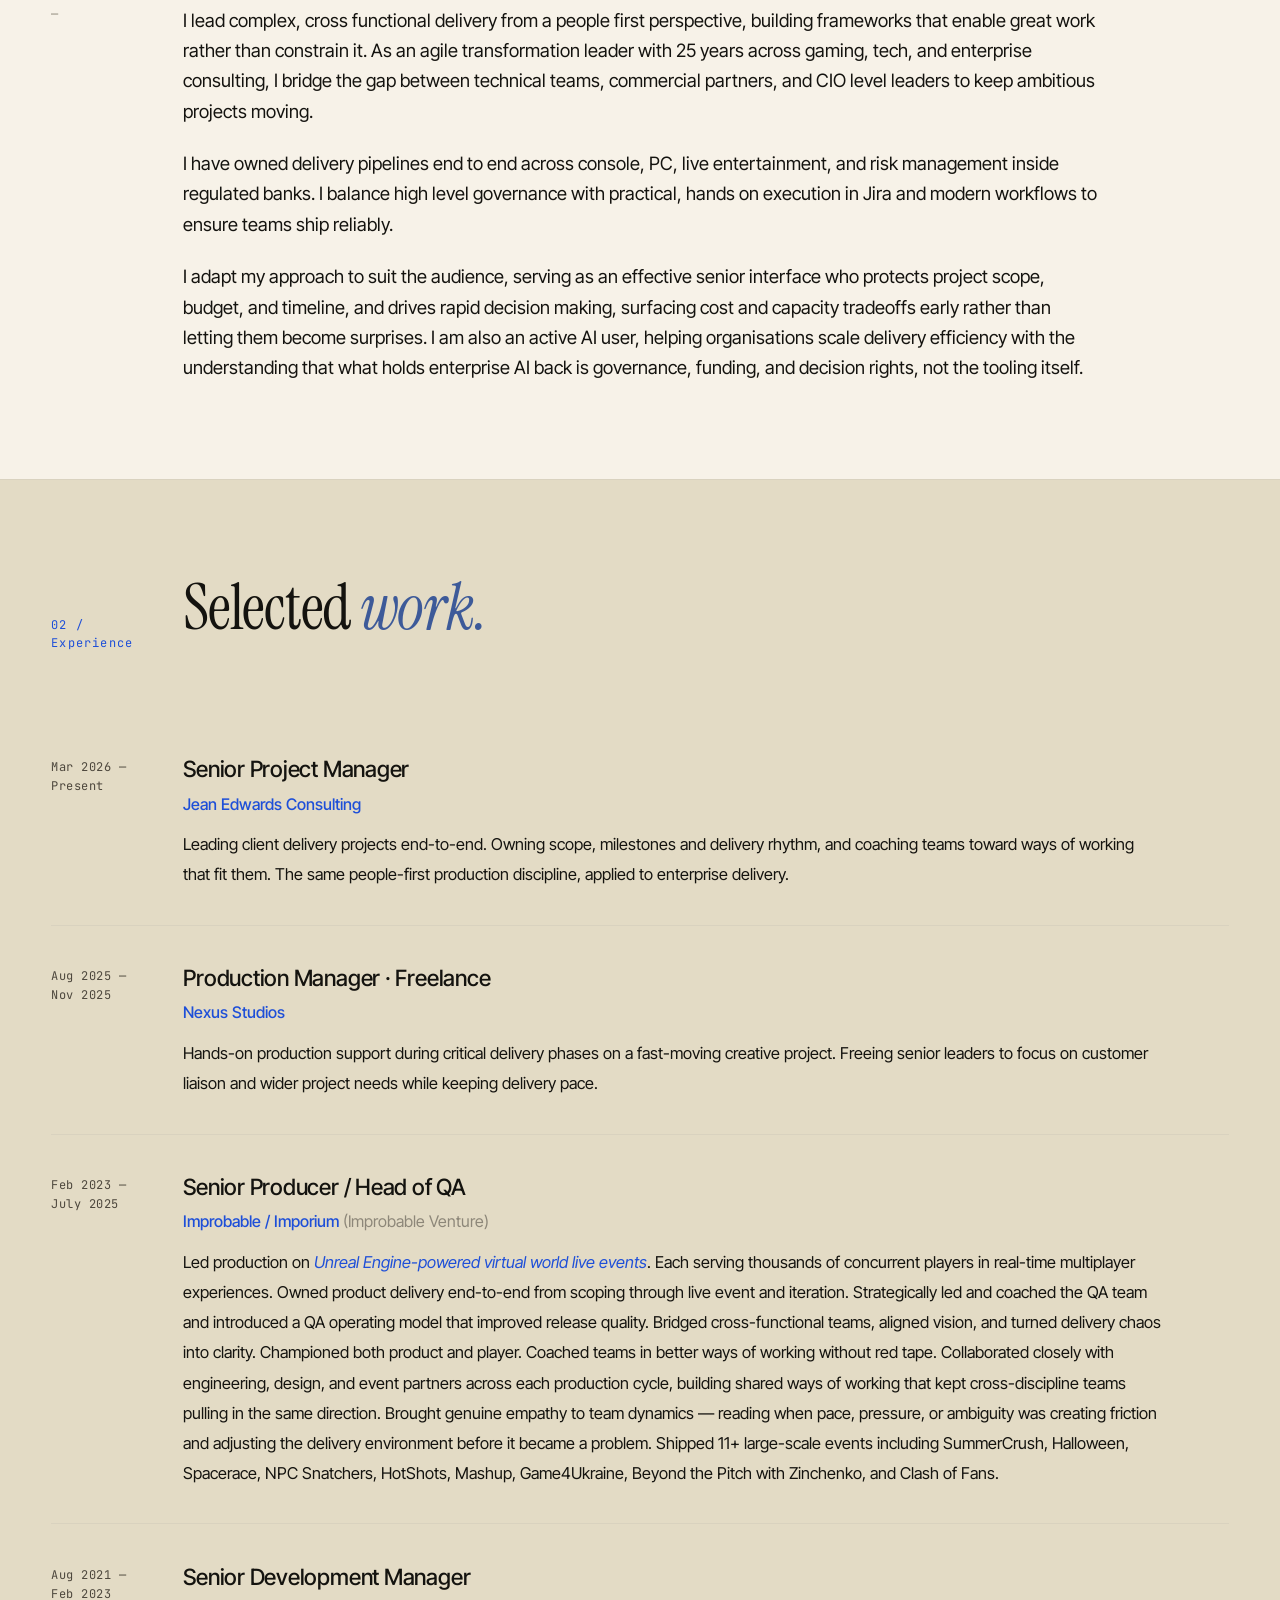
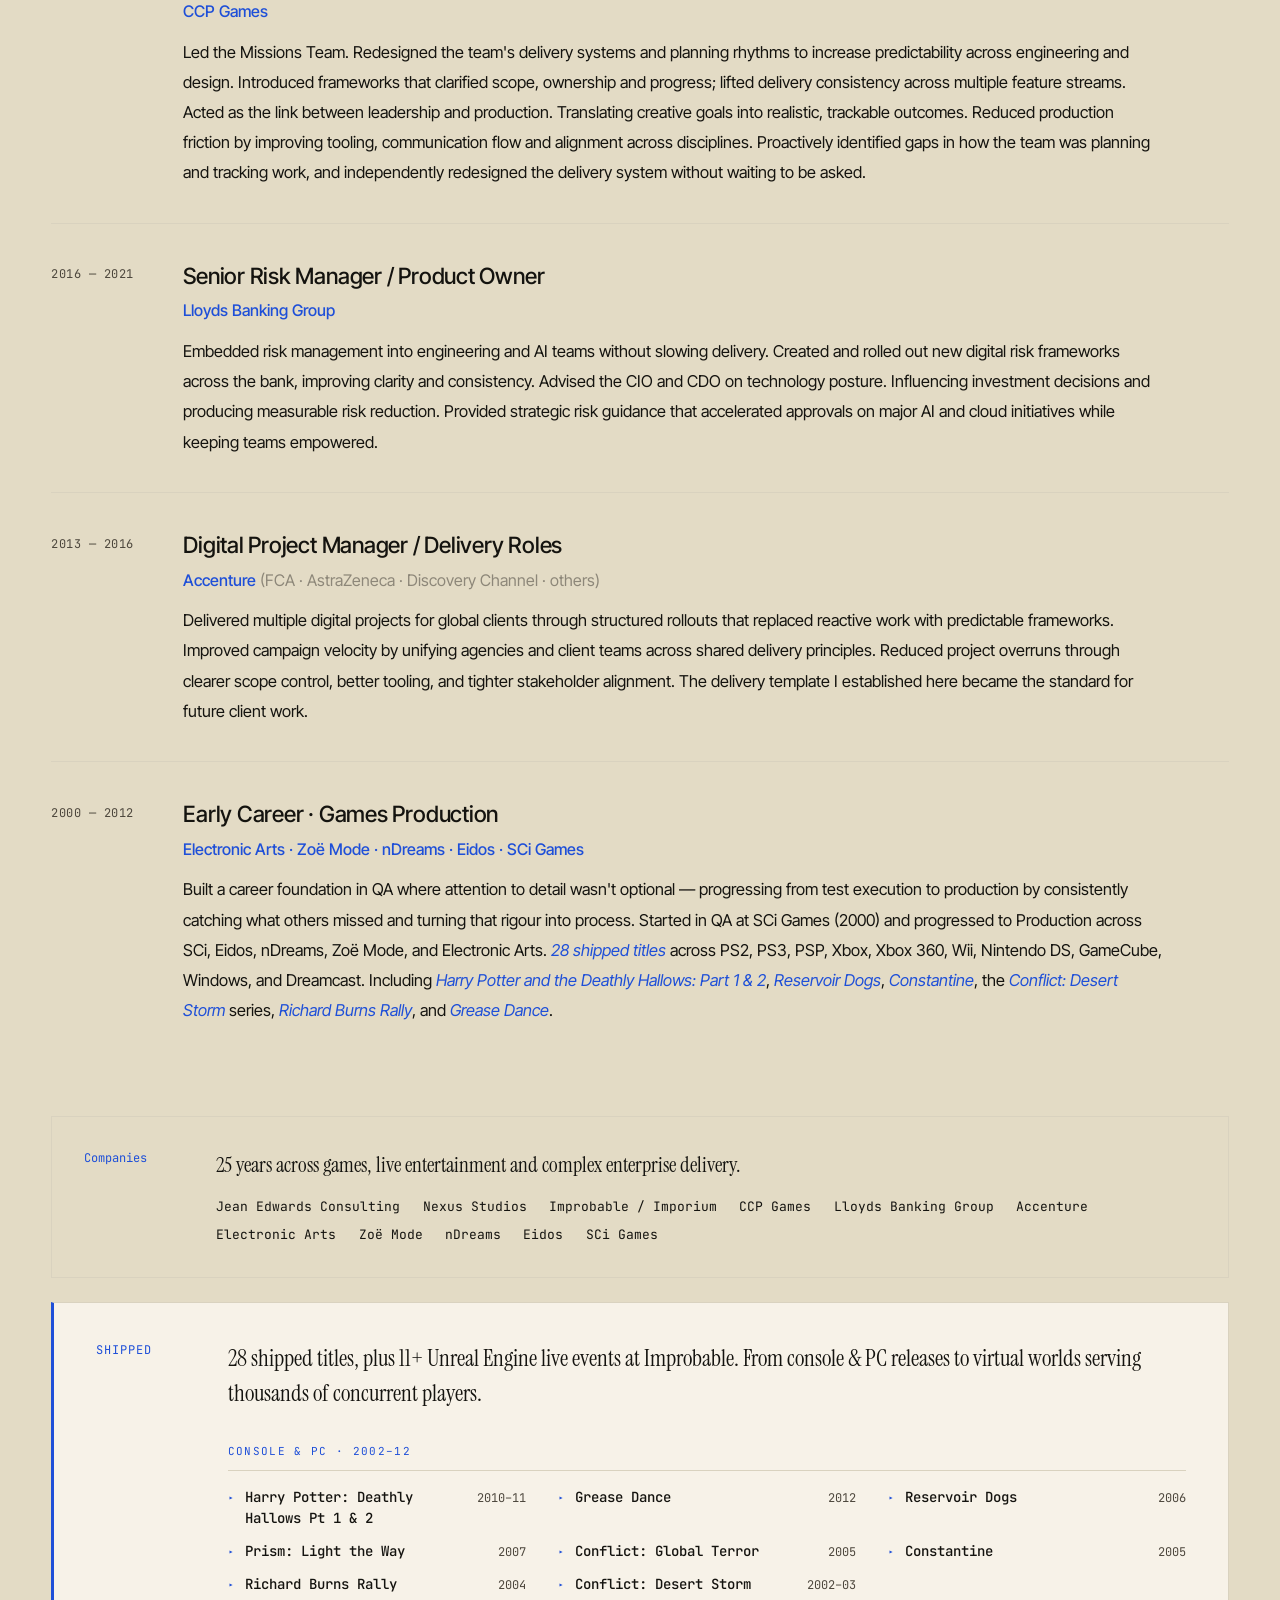
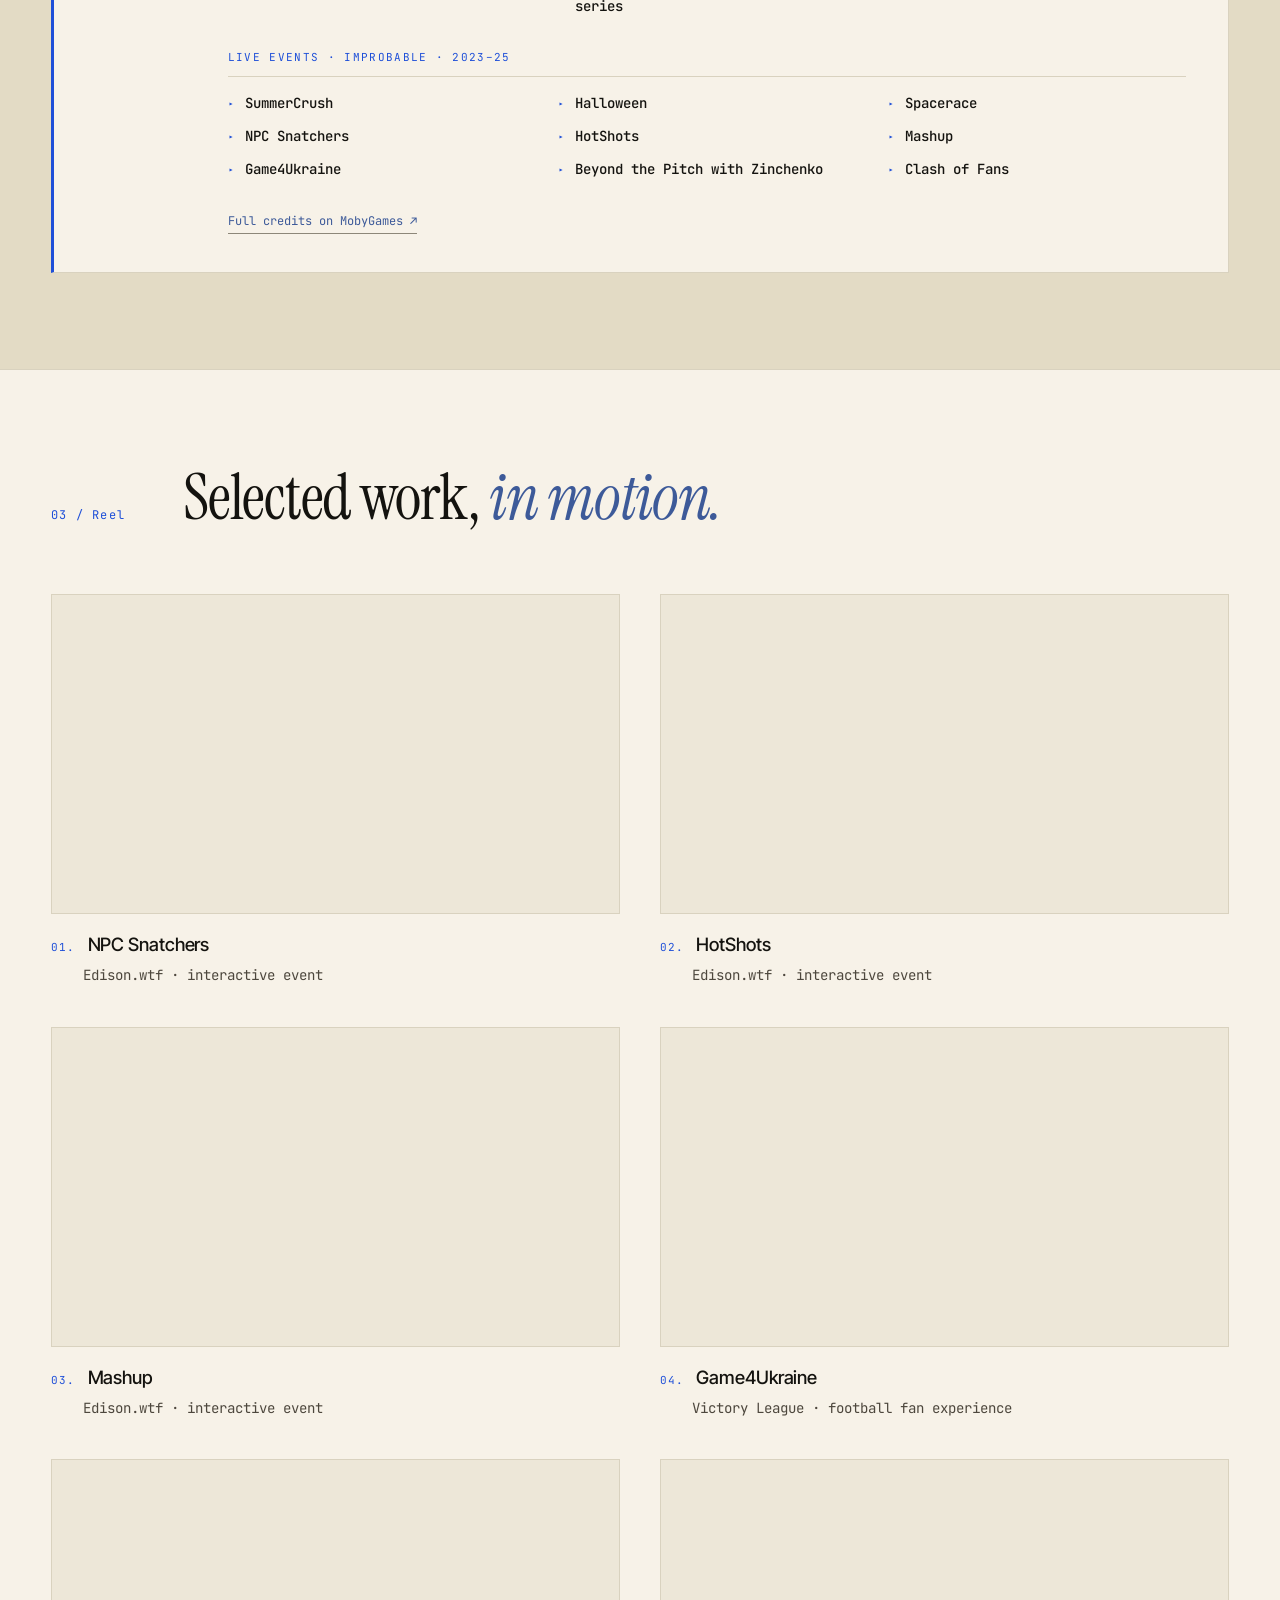
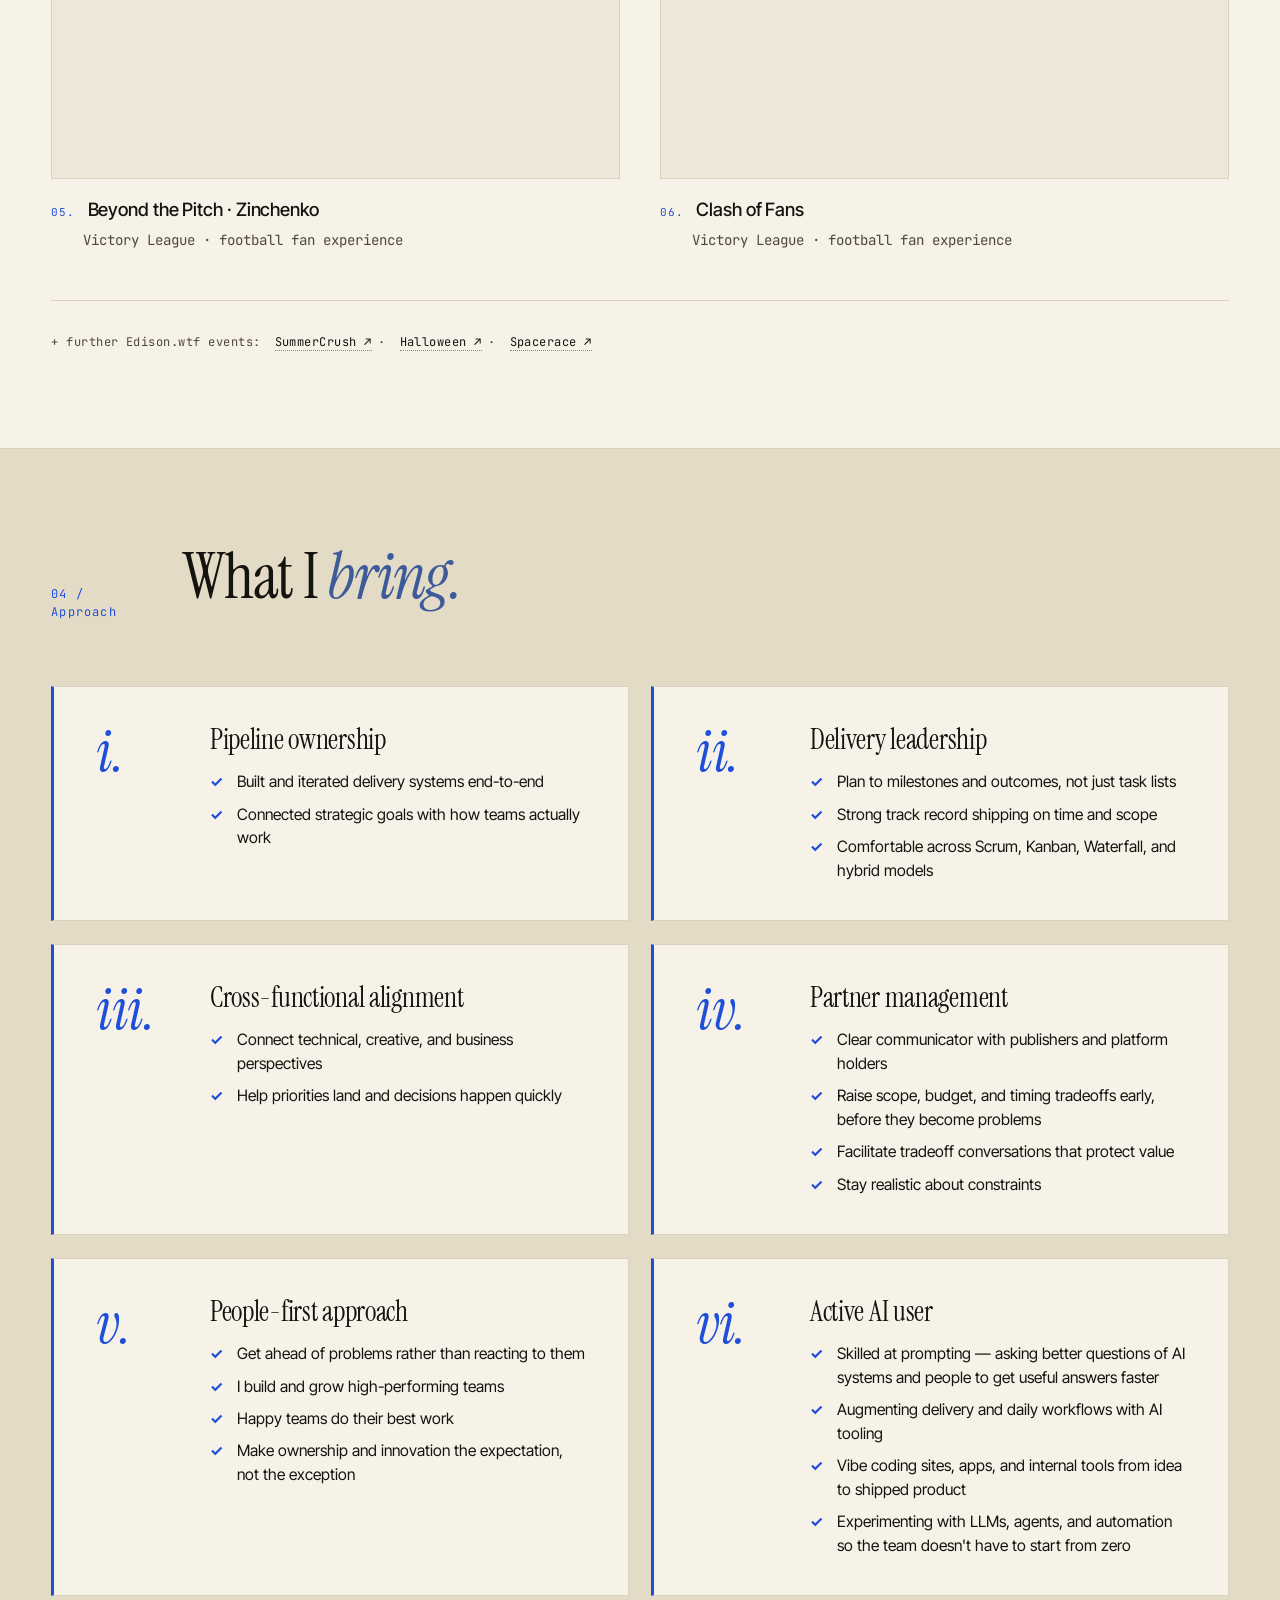
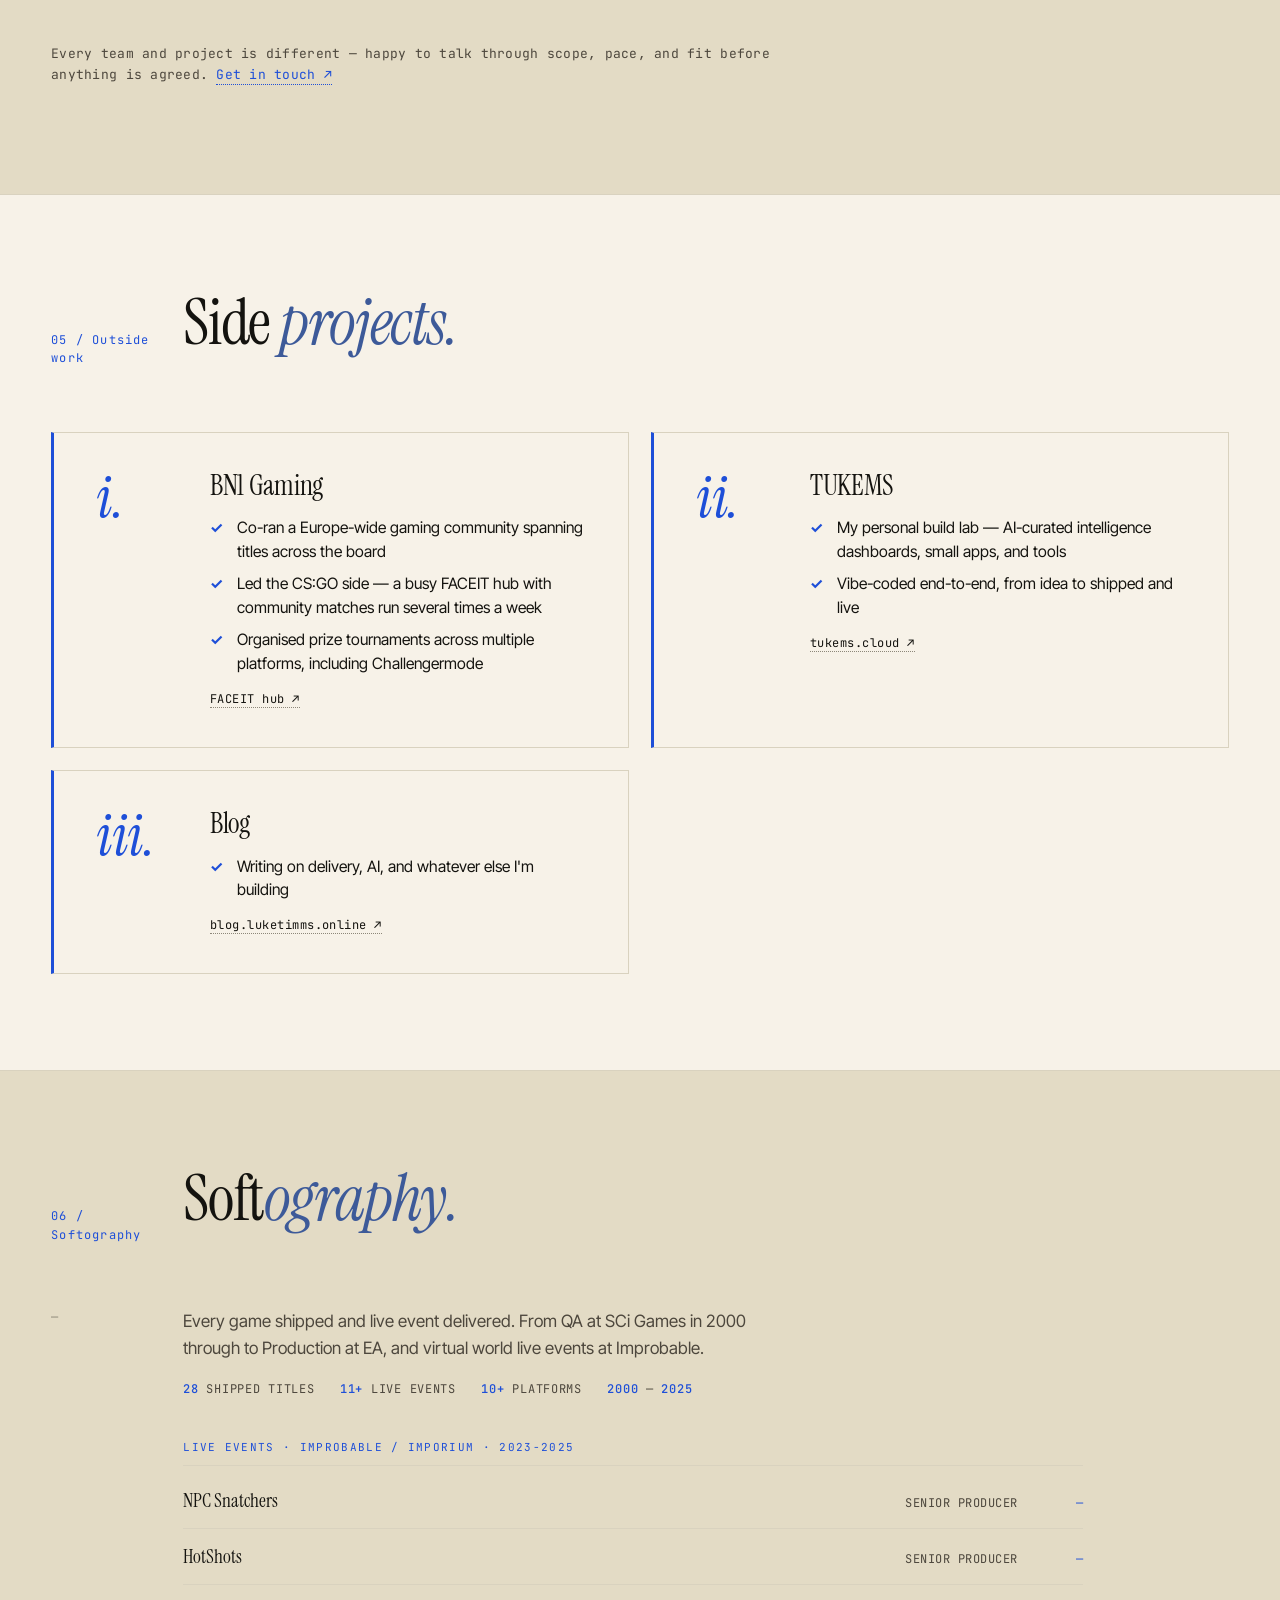
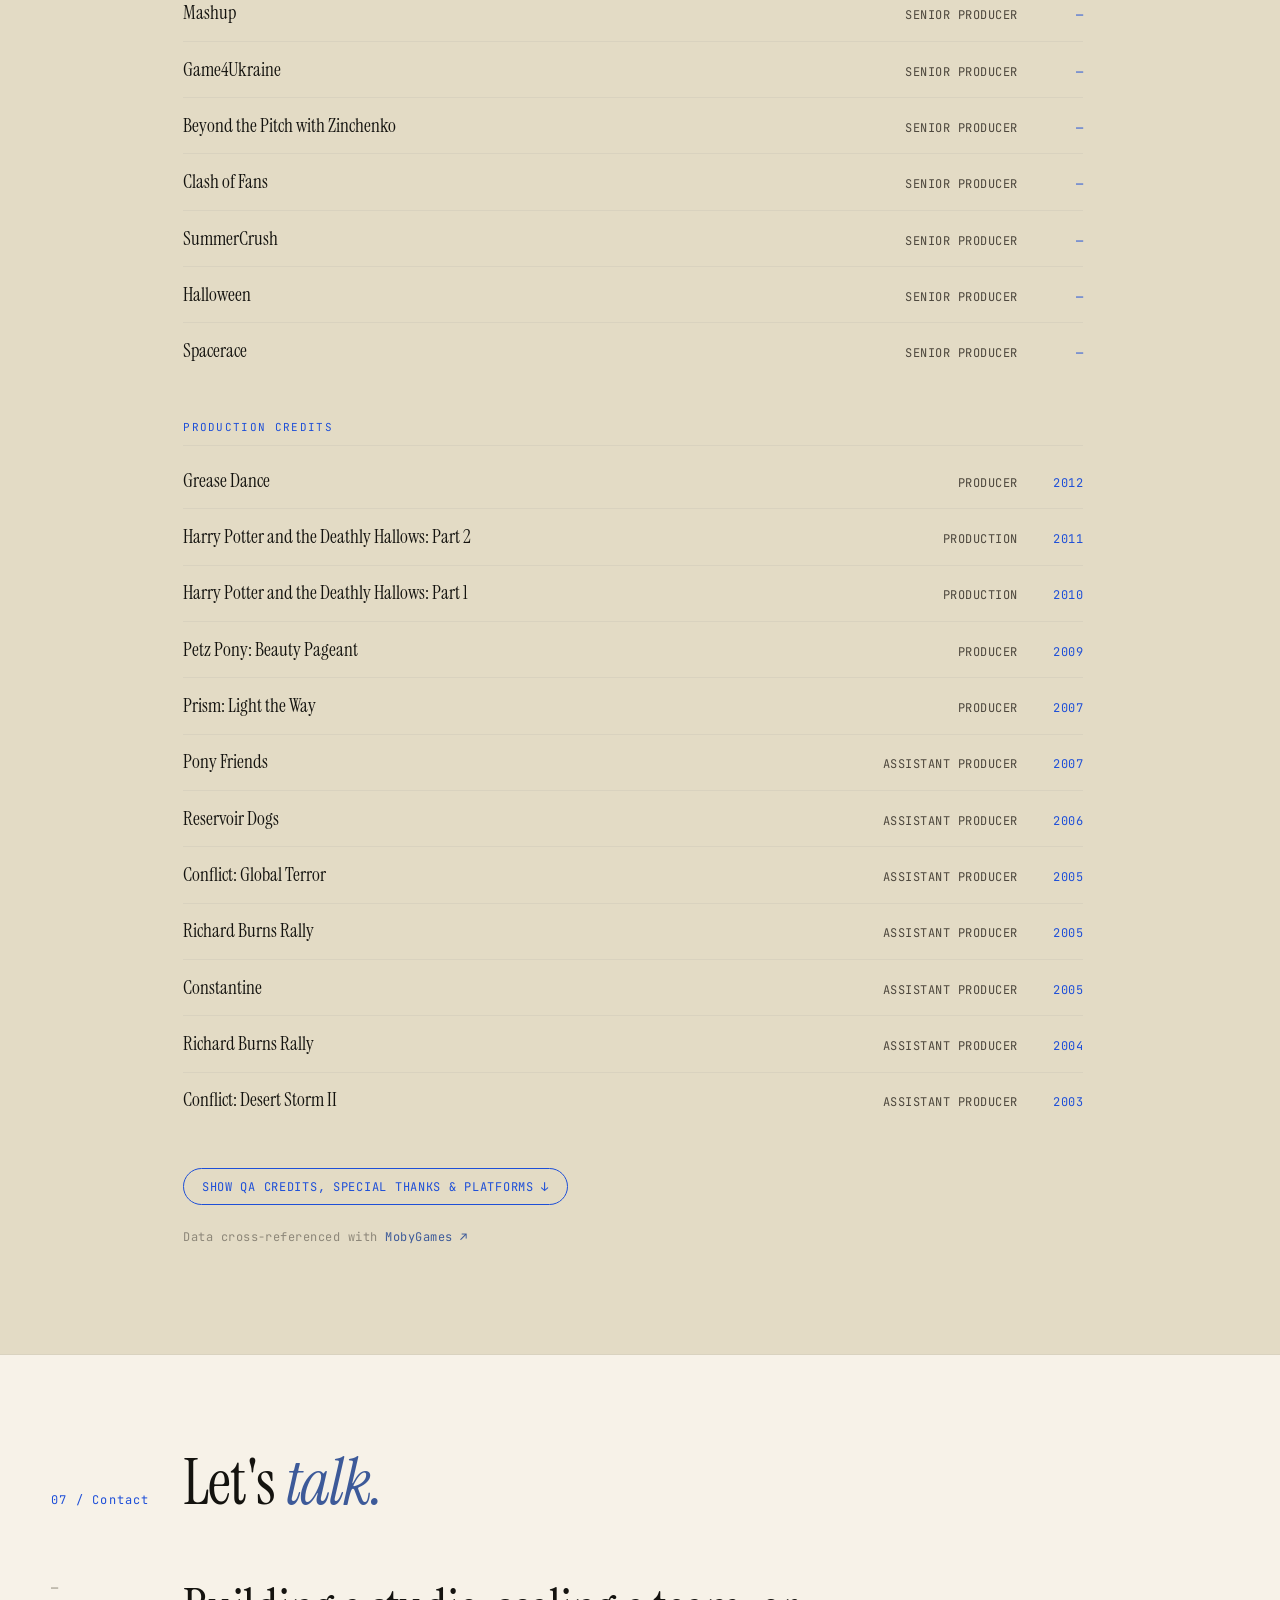
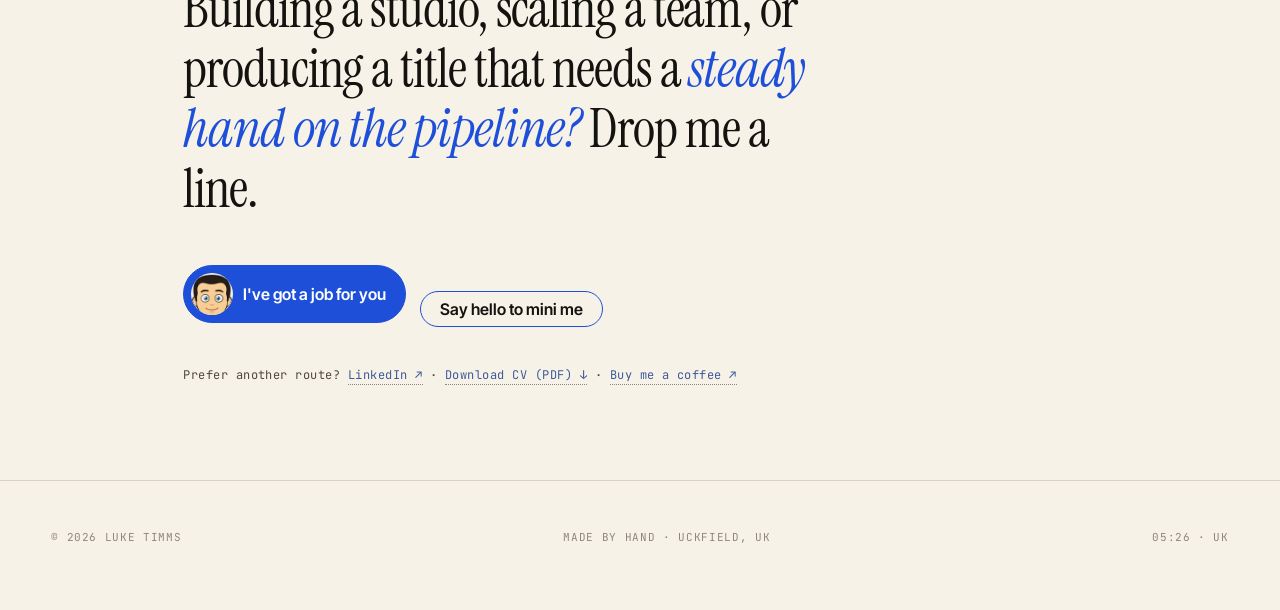
==== commit 7e7d6a72: "Swap accent colour from orange to blue across the CV site Updates --accent/--accent-2 in index.html," ====
--- a/index.html
+++ b/index.html
@@ -38,8 +38,8 @@
       --text:      #f0ece2;
       --text-dim:  #b3ad9f;
       --text-mute: #4a463e;
-      --accent:    #ff5b14;
-      --accent-2:  #ffb38a;
+      --accent:    #5b8cff;
+      --accent-2:  #a6c4ff;
       --max:       1440px;
       --pad-x:     clamp(1.25rem, 4vw, 3.5rem);
     }
@@ -52,8 +52,8 @@
       --text:      #14130f;
       --text-dim:  #4d473d;
       --text-mute: #8d8779;
-      --accent:    #c43e00;
-      --accent-2:  #a35821;
+      --accent:    #1e4fd8;
+      --accent-2:  #3d5a99;
     }
 
     *, *::before, *::after { box-sizing: border-box; }
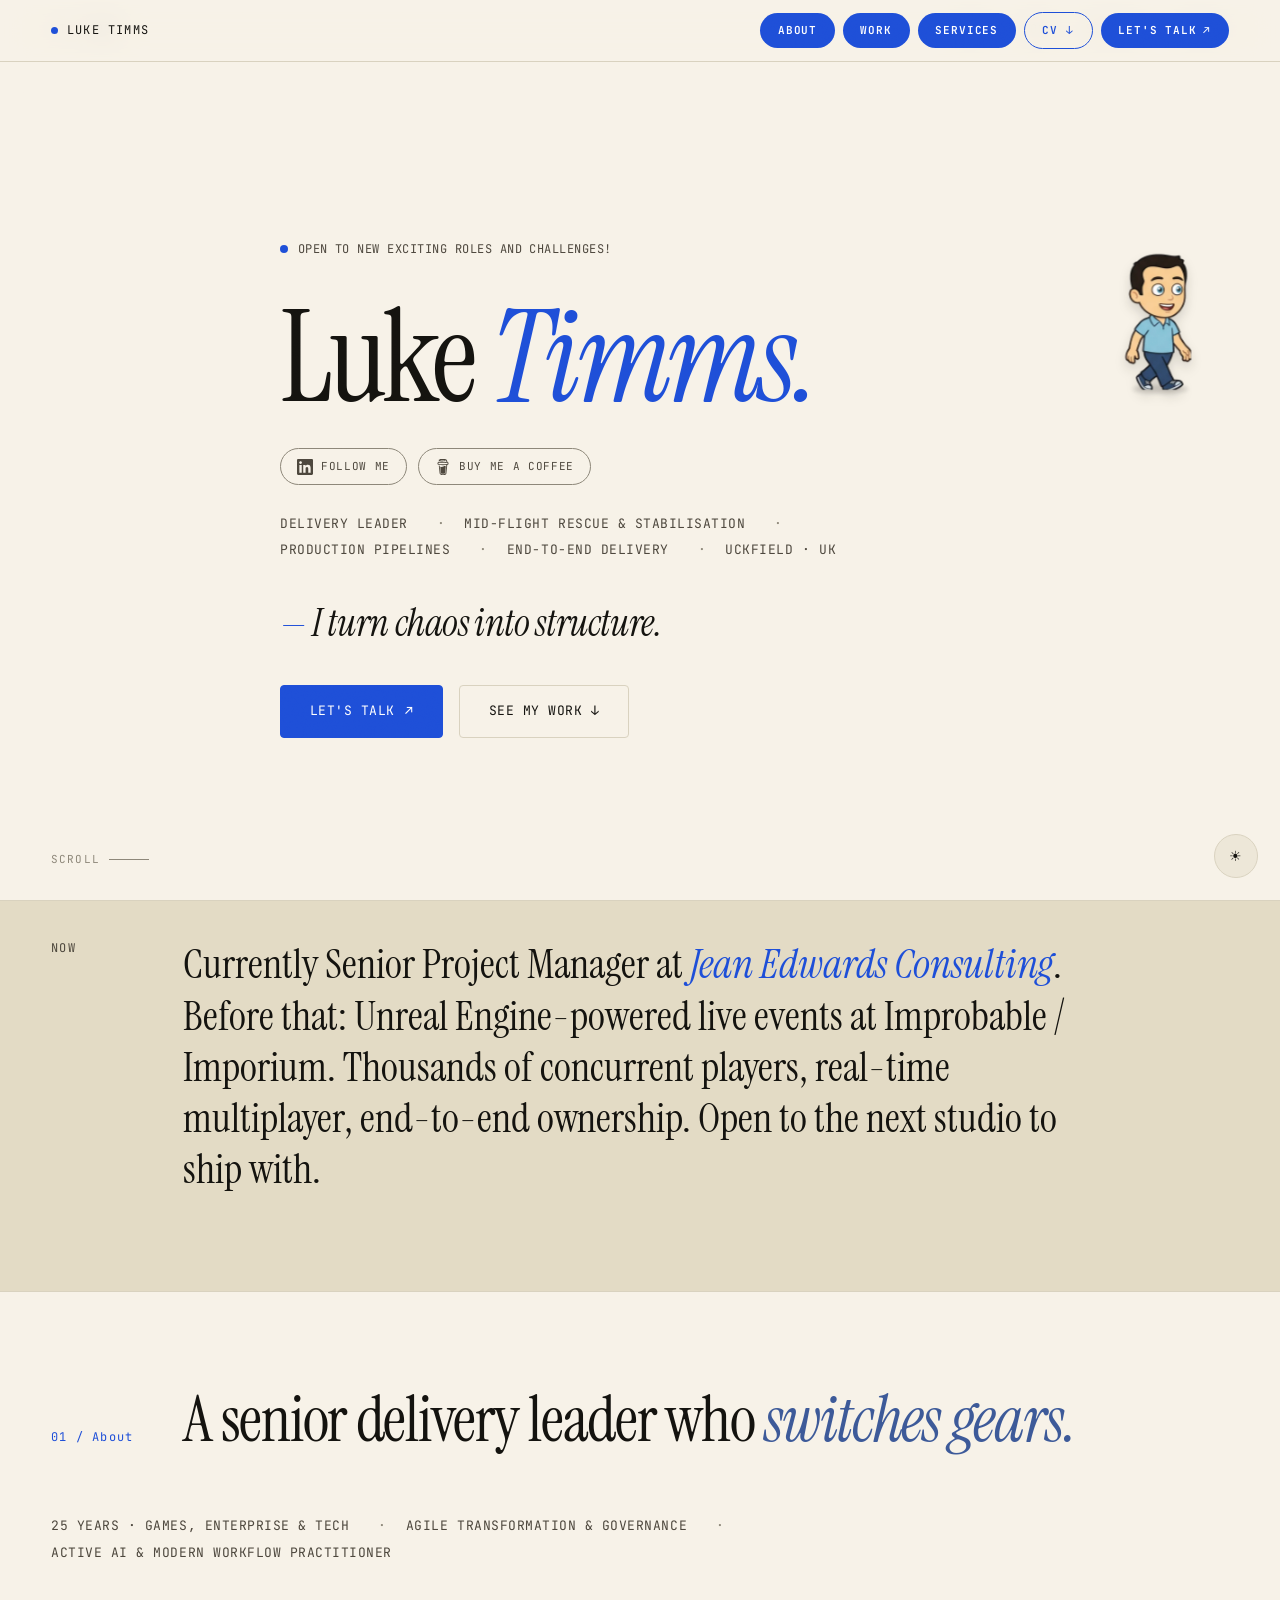
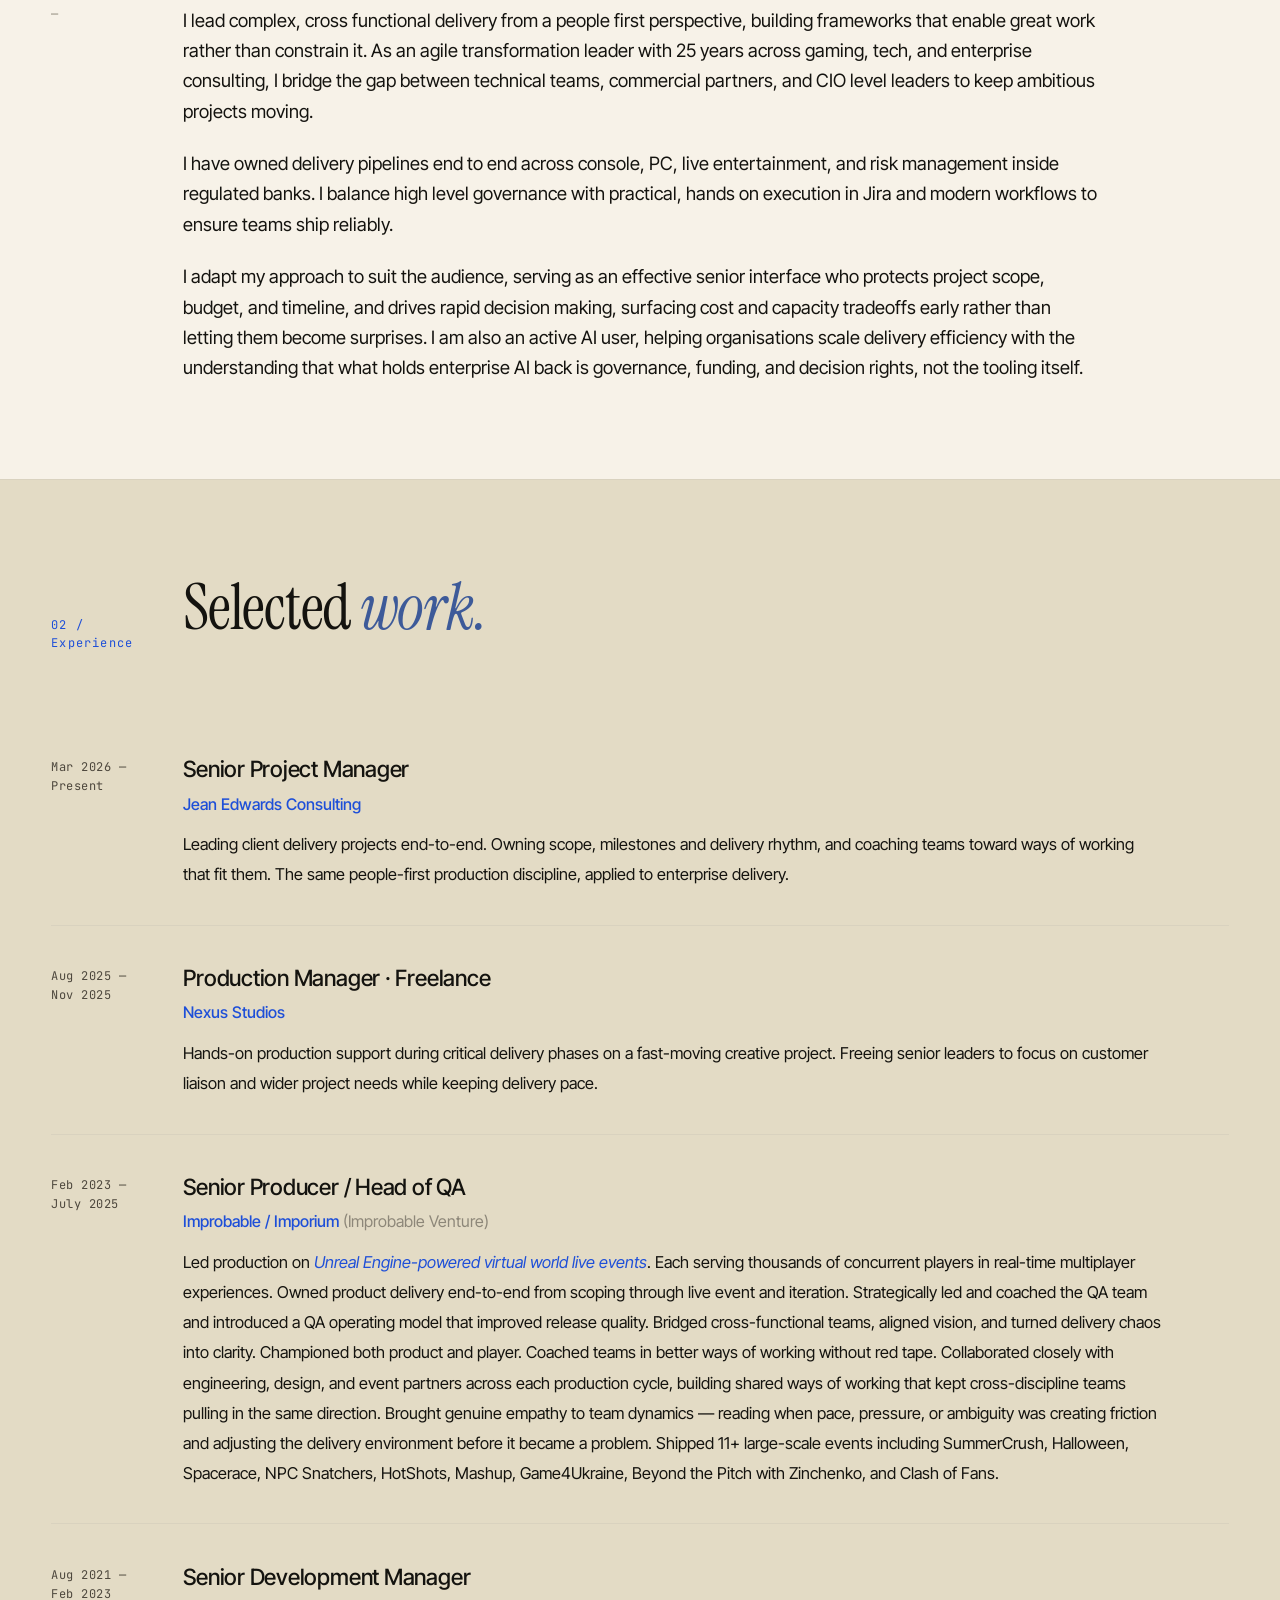
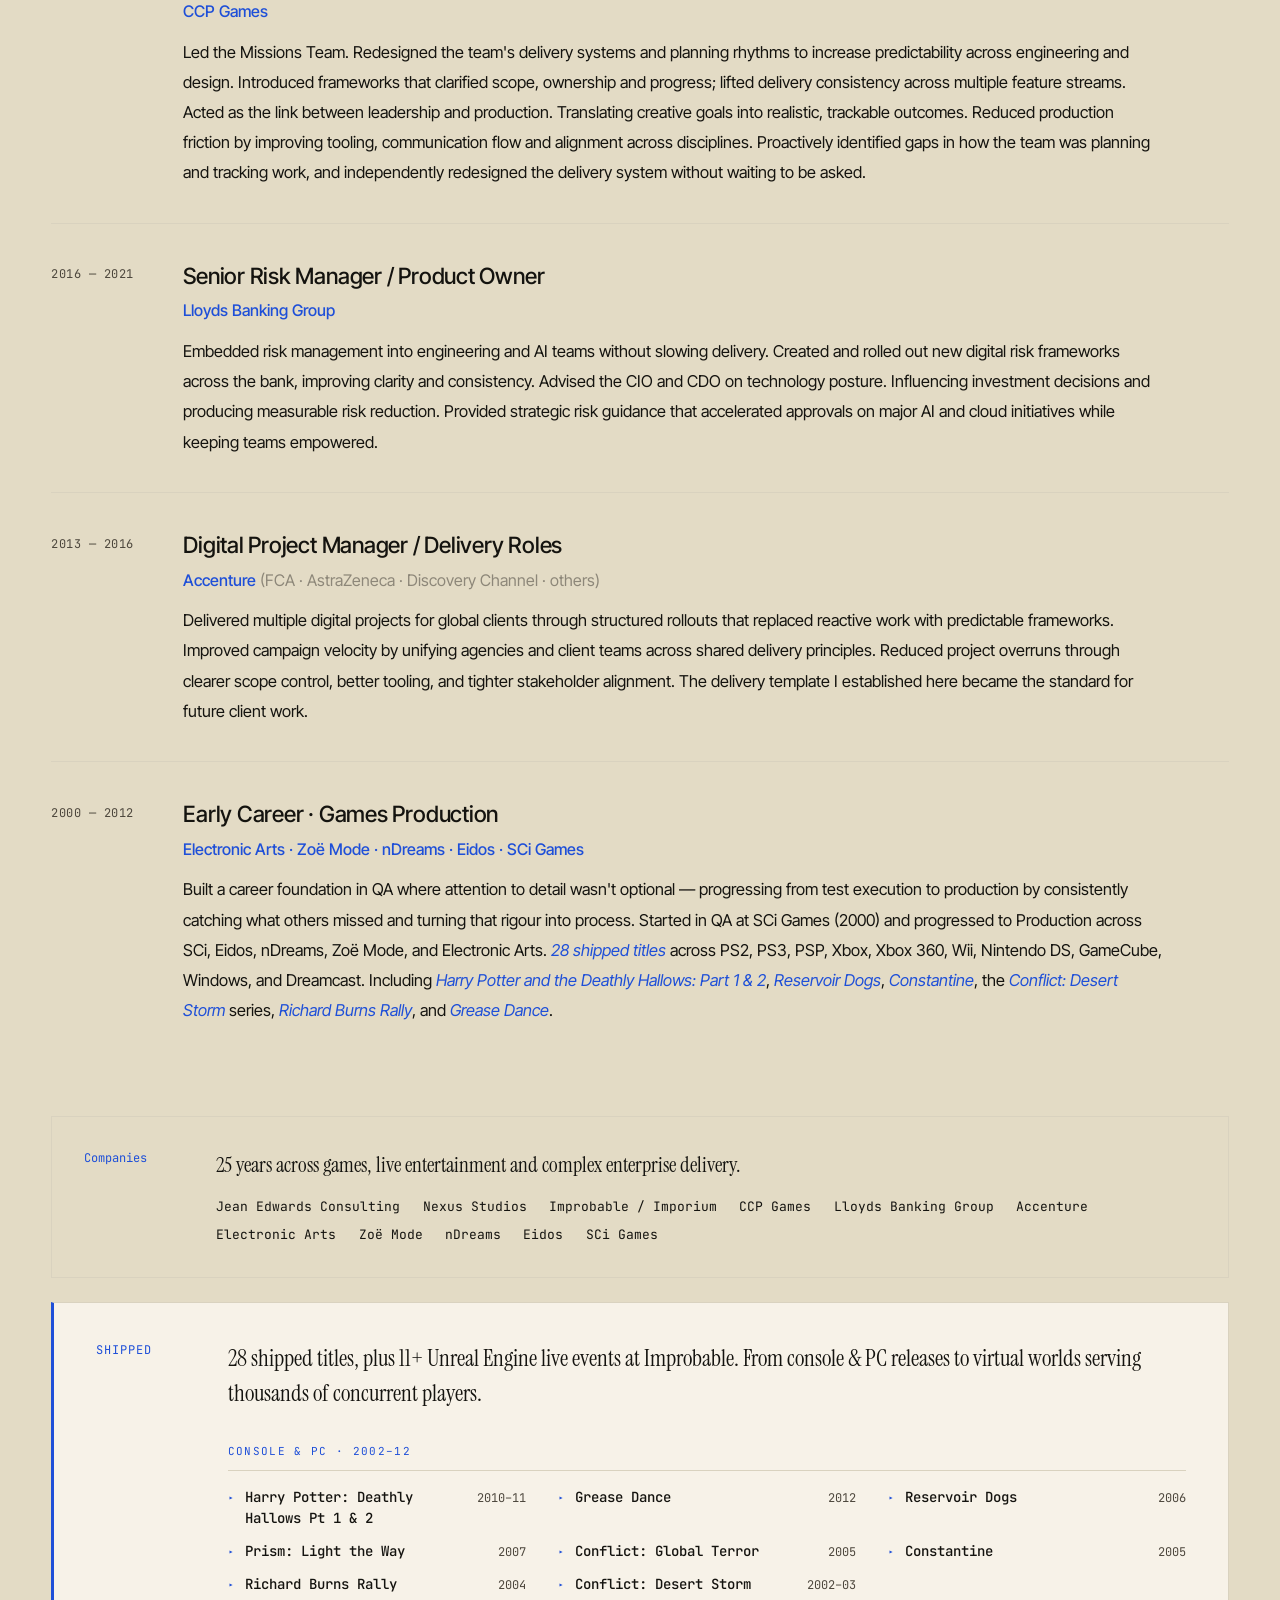
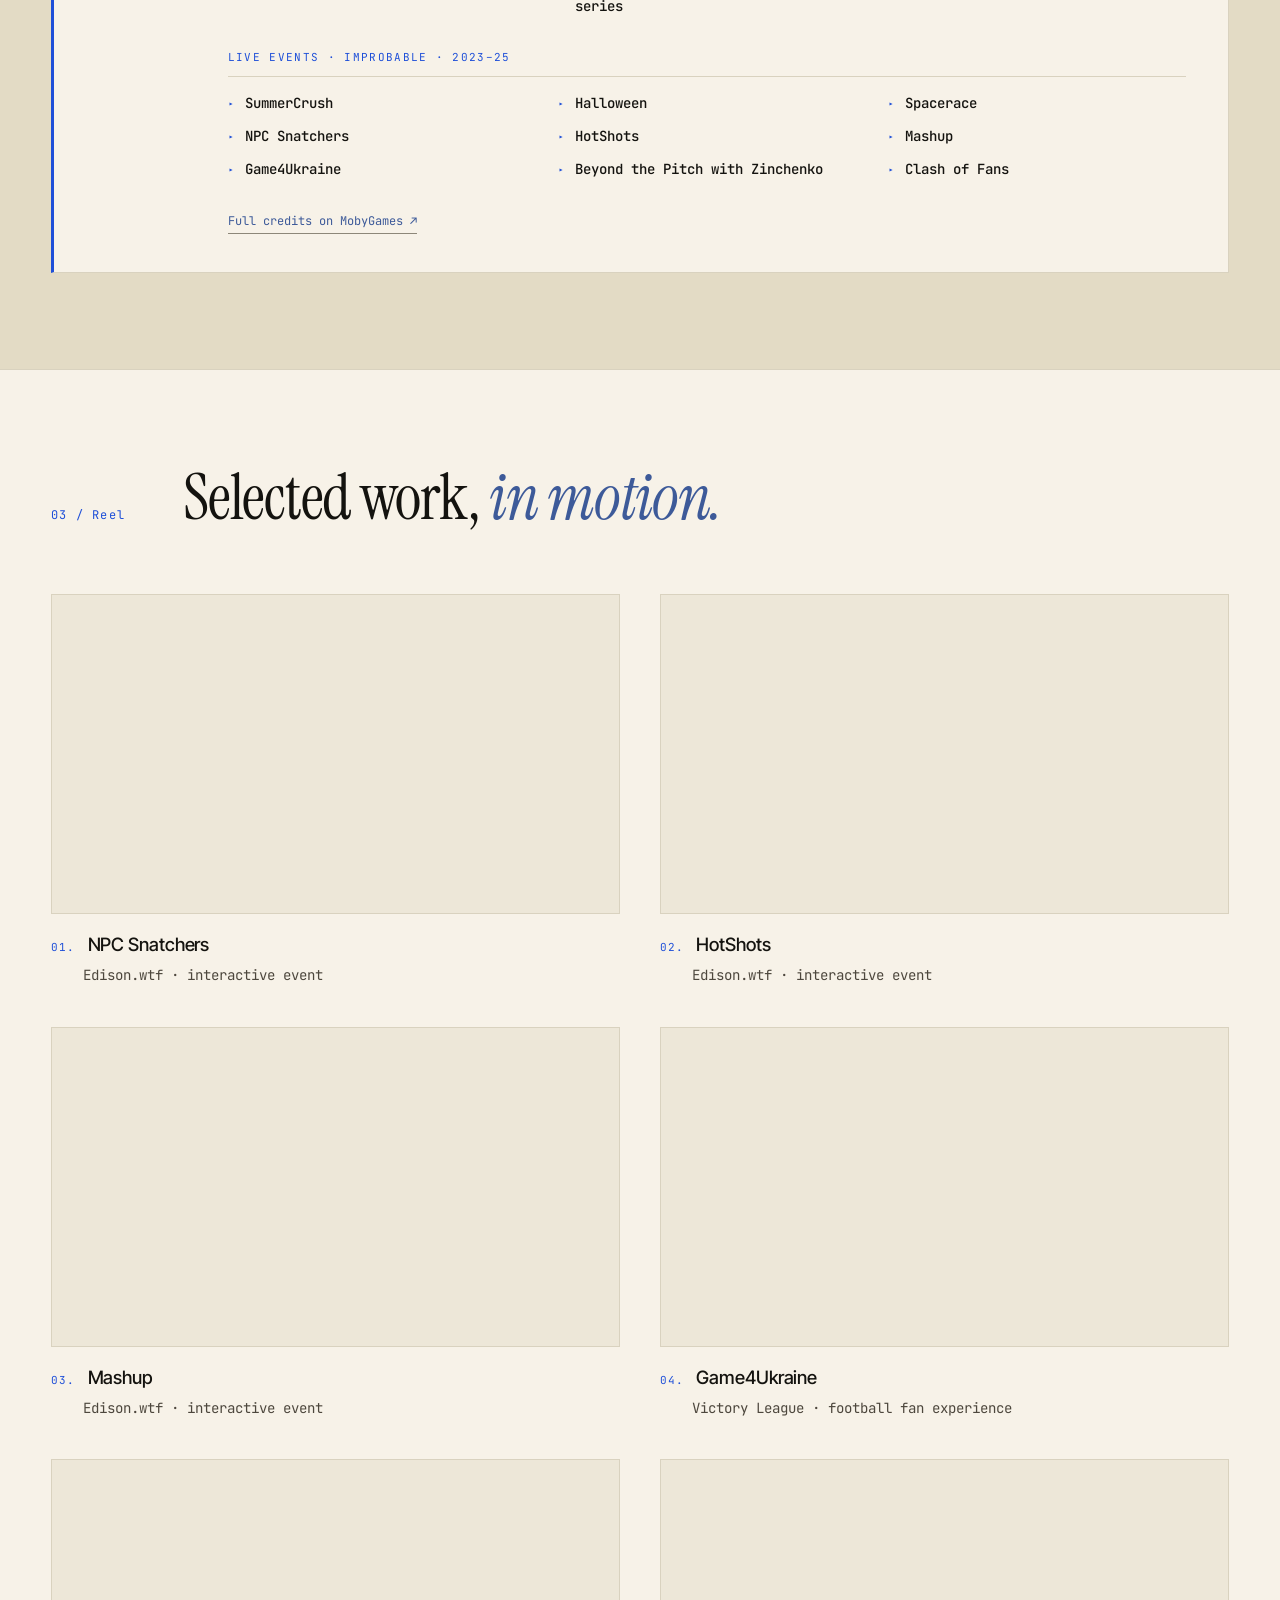
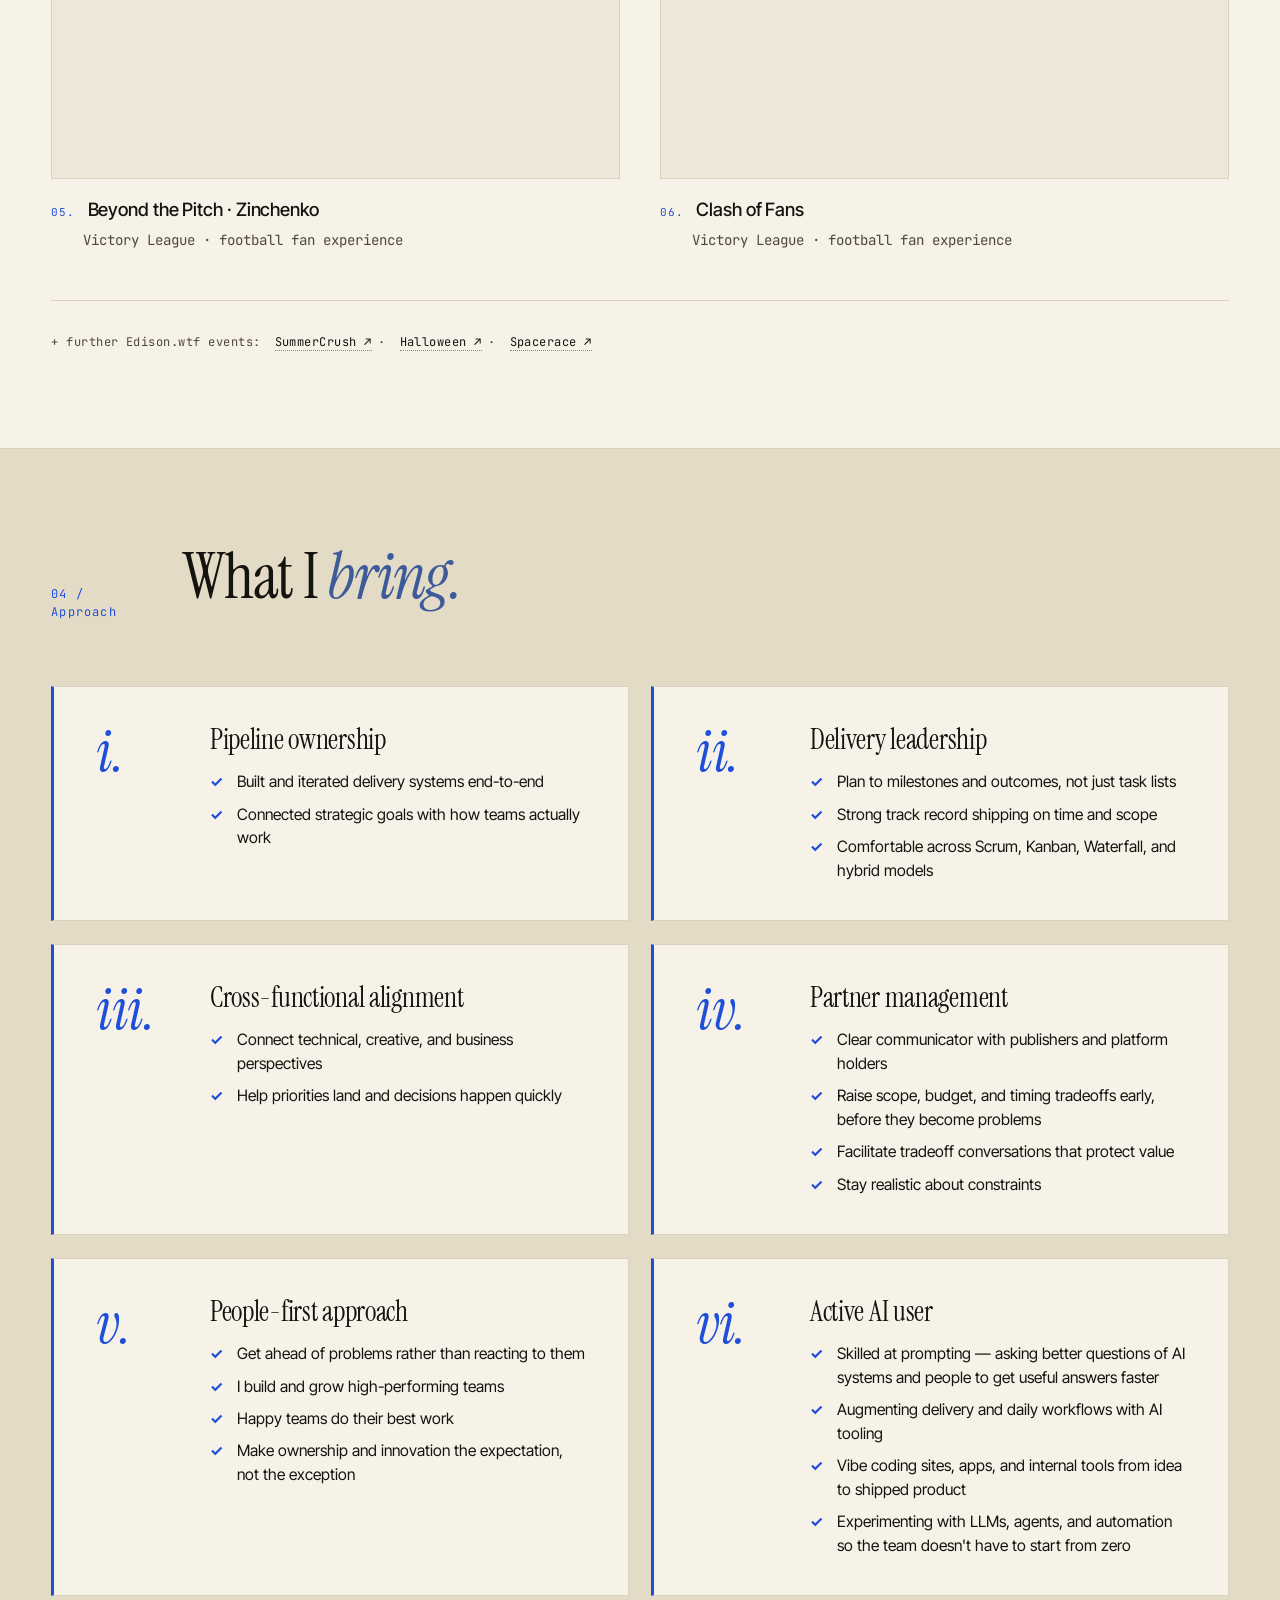
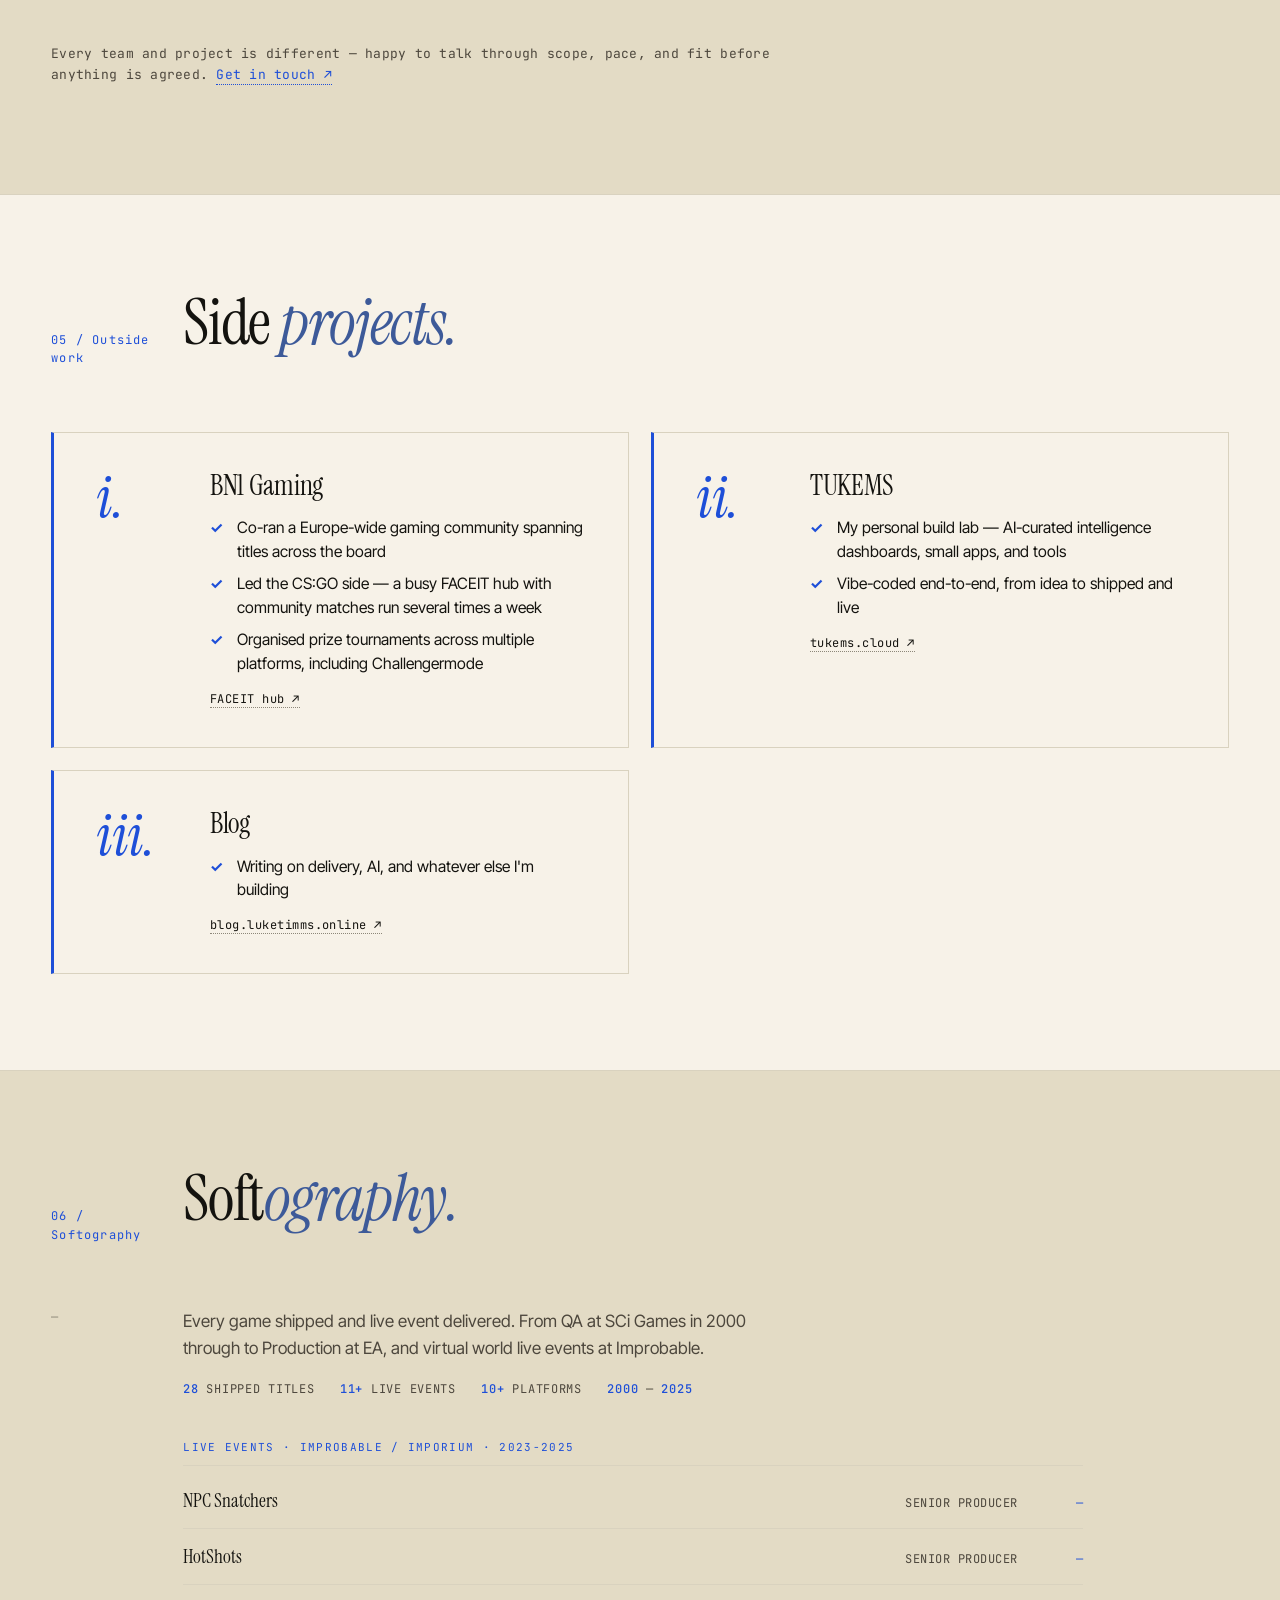
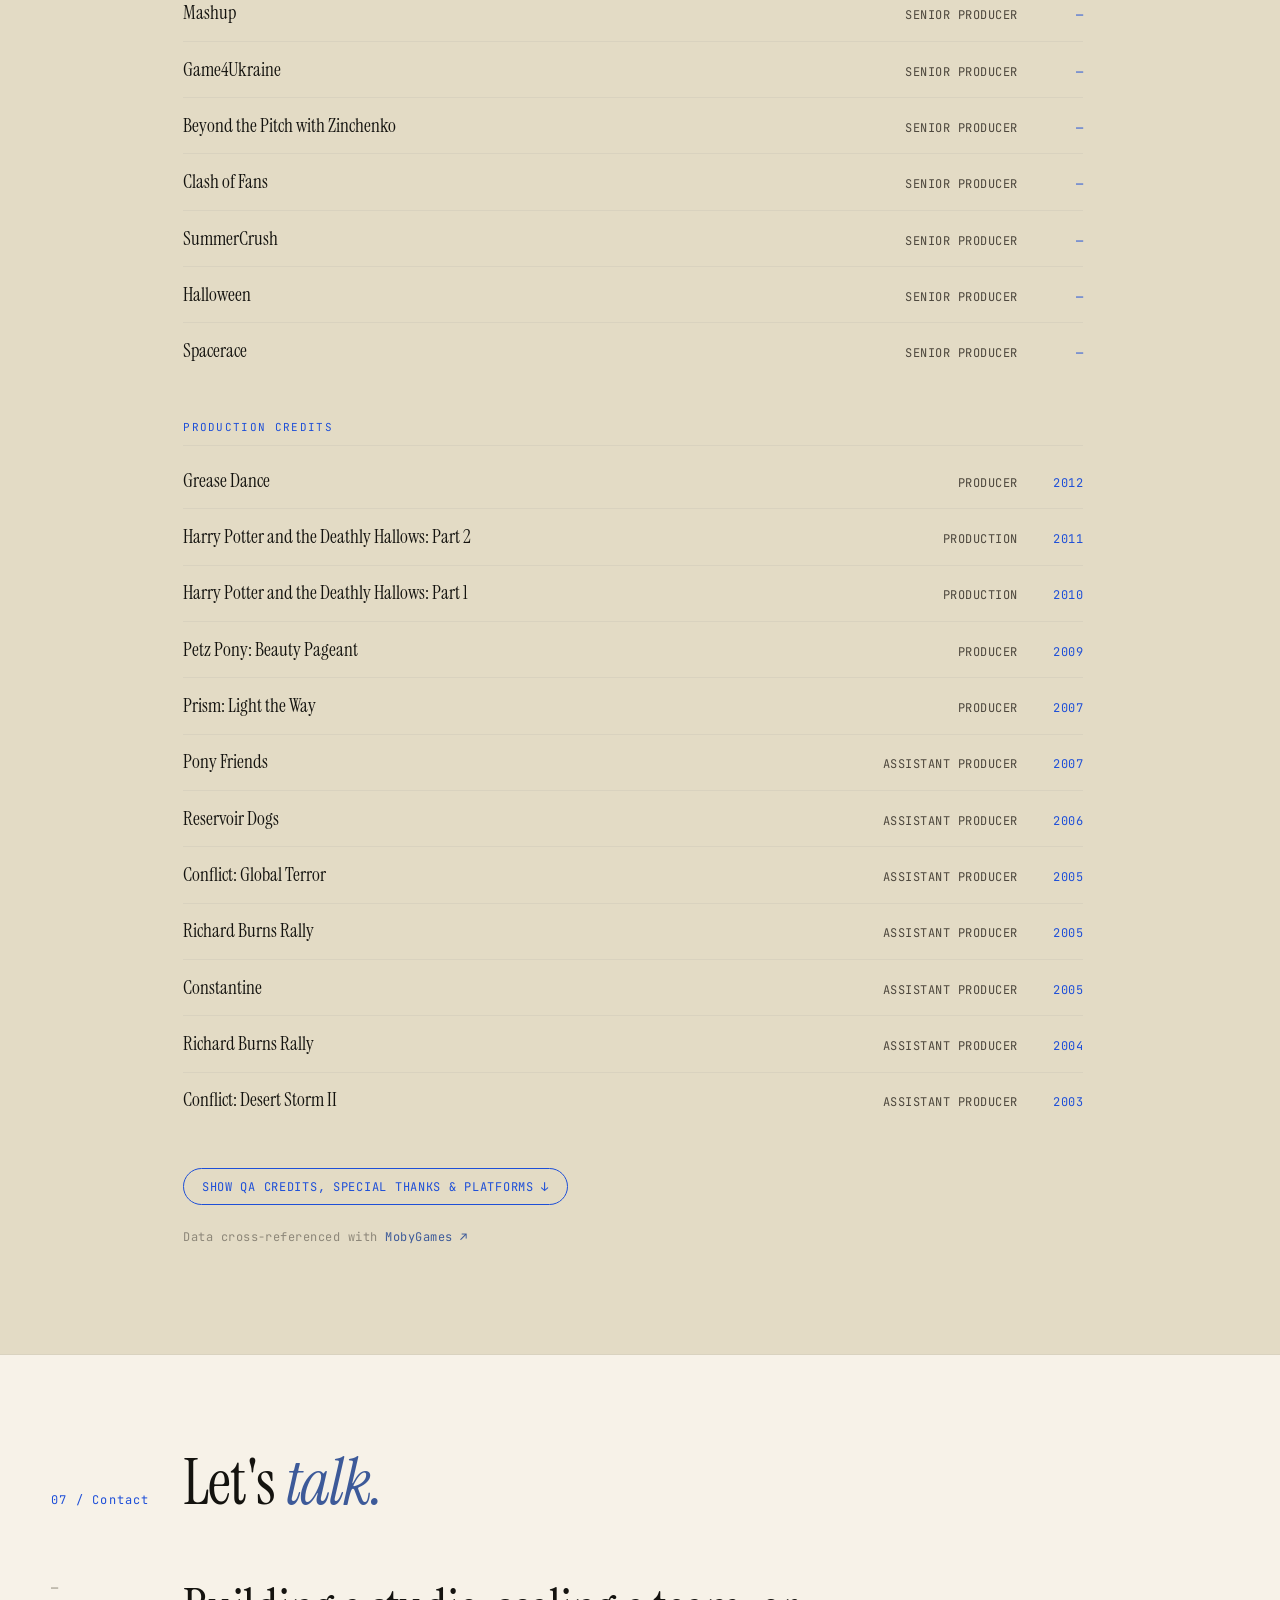
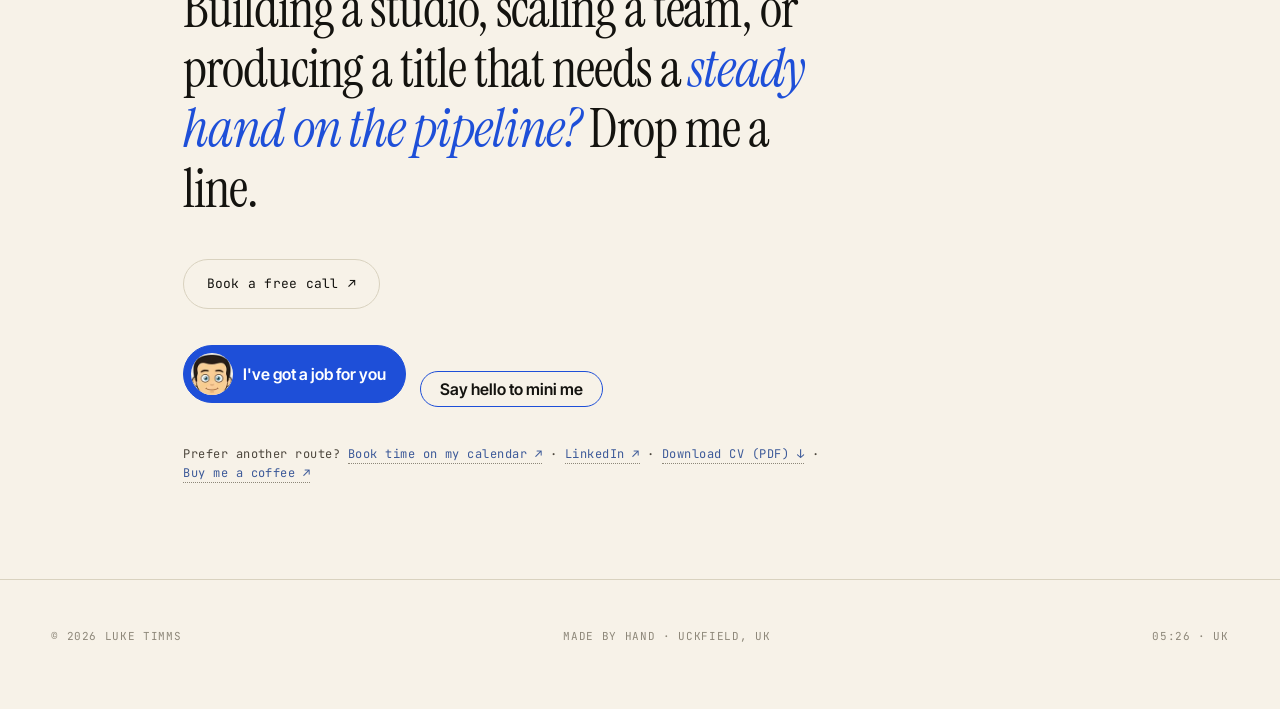
==== commit 645b5851: "Add EveryExpert booking link to contact section Prominent CTA plus fallback link so visitors can boo" ====
--- a/index.html
+++ b/index.html
@@ -656,6 +656,7 @@
     .contact-grid .pitch em { color: var(--accent); font-style: italic; }
     .contact-links {
       display: flex; flex-wrap: wrap; gap: 0.8rem;
+      margin-bottom: 1.8rem;
     }
     .contact-links a {
       display: inline-flex; align-items: center; gap: 0.6rem;
@@ -1580,9 +1581,12 @@
           <p class="pitch">
             Building a studio, scaling a team, or producing a title that needs a <em>steady hand on the pipeline?</em> Drop me a line.
           </p>
+          <div class="contact-links">
+            <a href="https://www.everyexpert.com/luketimms" target="_blank" rel="noopener">Book a free call <span class="arrow">↗</span></a>
+          </div>
           <div data-minime-slot></div>
           <div class="chat-fallback">
-            Prefer another route? <a href="https://www.linkedin.com/in/luketimms" target="_blank" rel="noopener">LinkedIn ↗</a> · <a href="/Luke-Timms-CV.pdf" download>Download CV (PDF) ↓</a> · <a href="https://www.buymeacoffee.com/lukedtimmsU" target="_blank" rel="noopener">Buy me a coffee ↗</a>
+            Prefer another route? <a href="https://www.everyexpert.com/luketimms" target="_blank" rel="noopener">Book time on my calendar ↗</a> · <a href="https://www.linkedin.com/in/luketimms" target="_blank" rel="noopener">LinkedIn ↗</a> · <a href="/Luke-Timms-CV.pdf" download>Download CV (PDF) ↓</a> · <a href="https://www.buymeacoffee.com/lukedtimmsU" target="_blank" rel="noopener">Buy me a coffee ↗</a>
           </div>
         </div>
       </div>
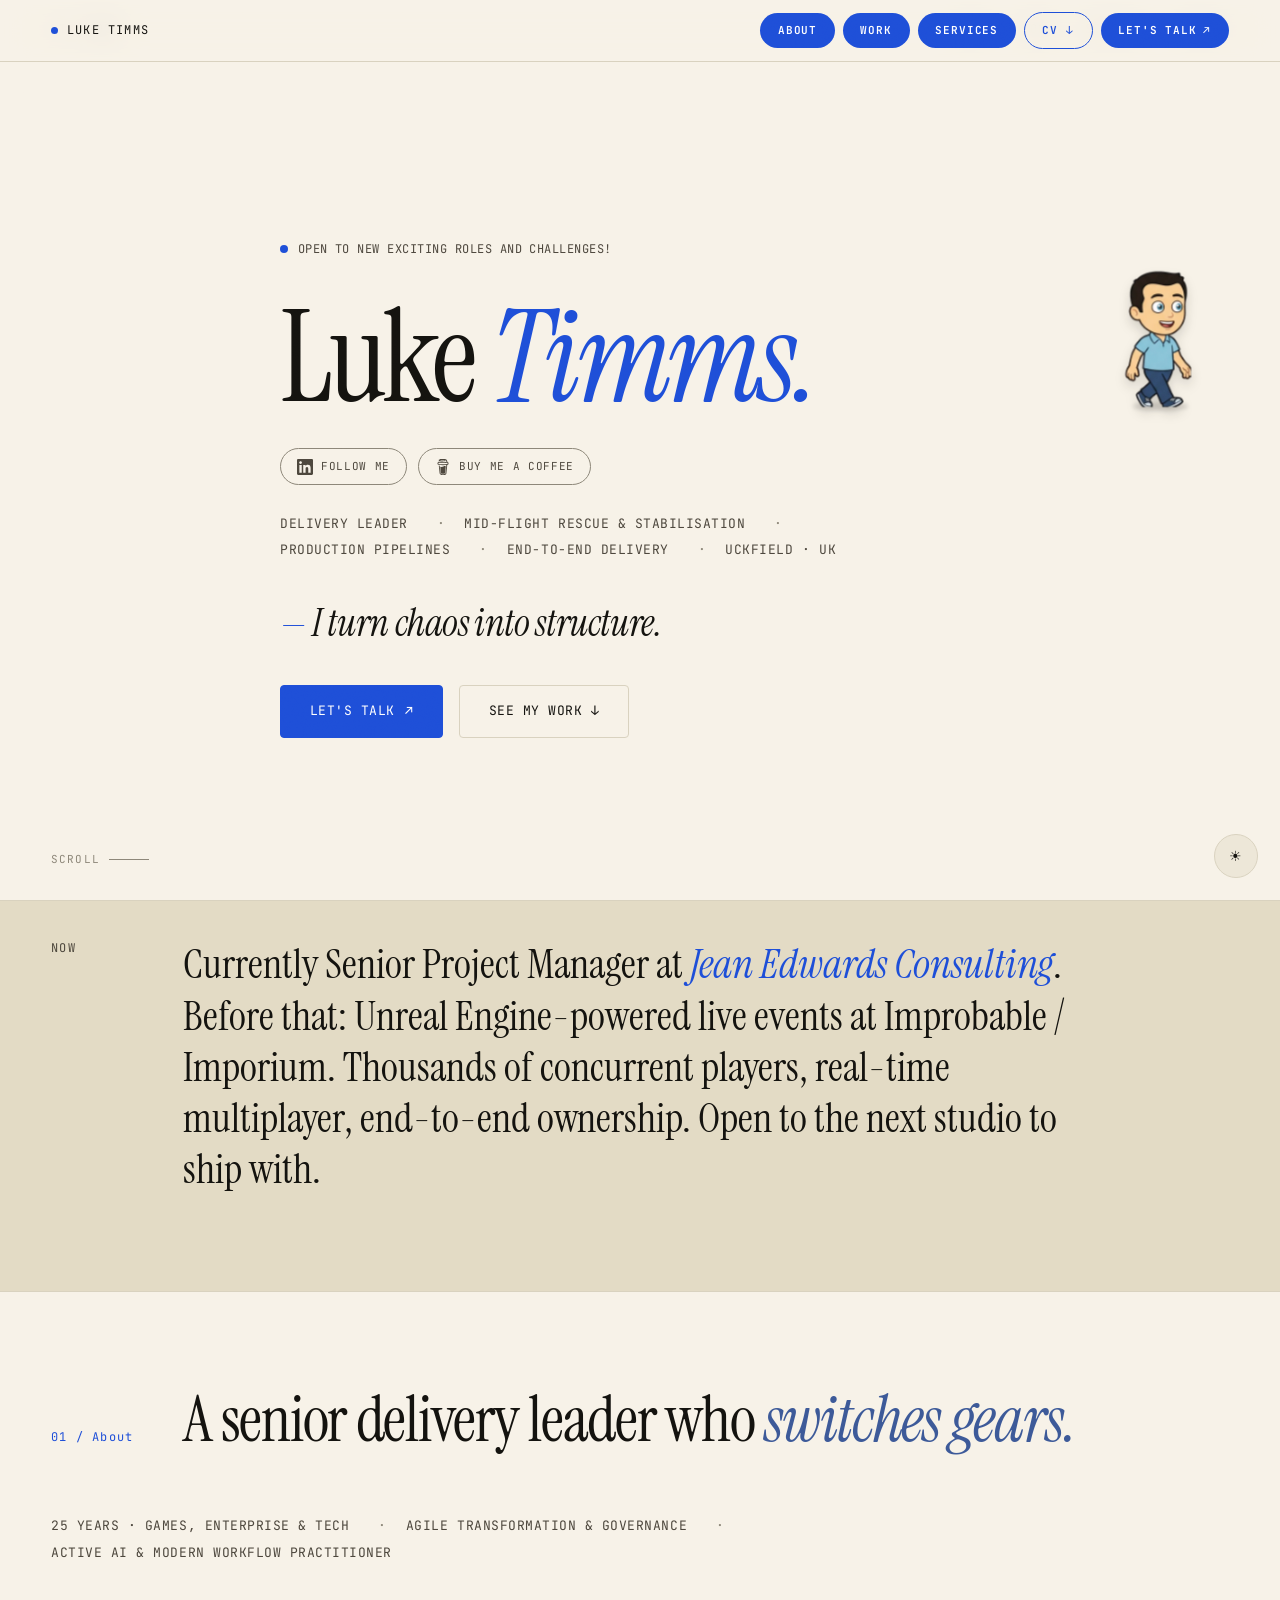
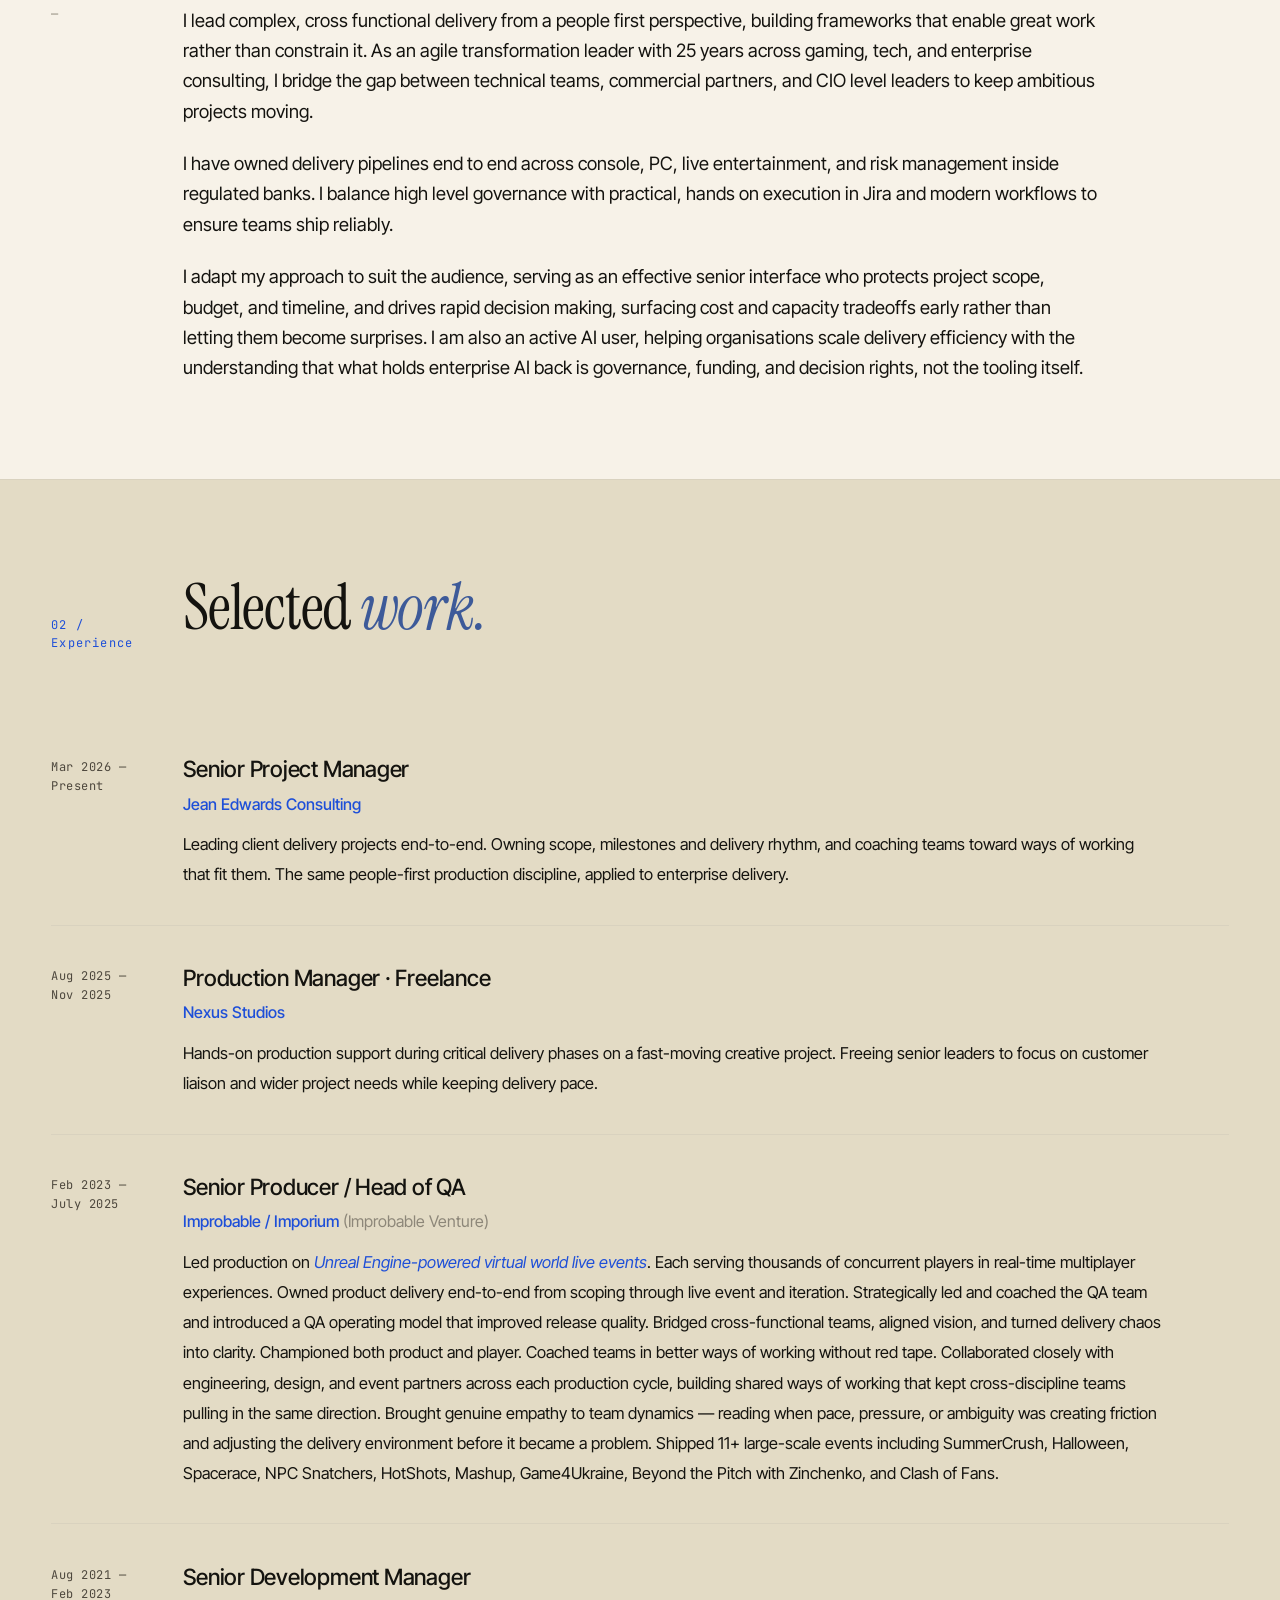
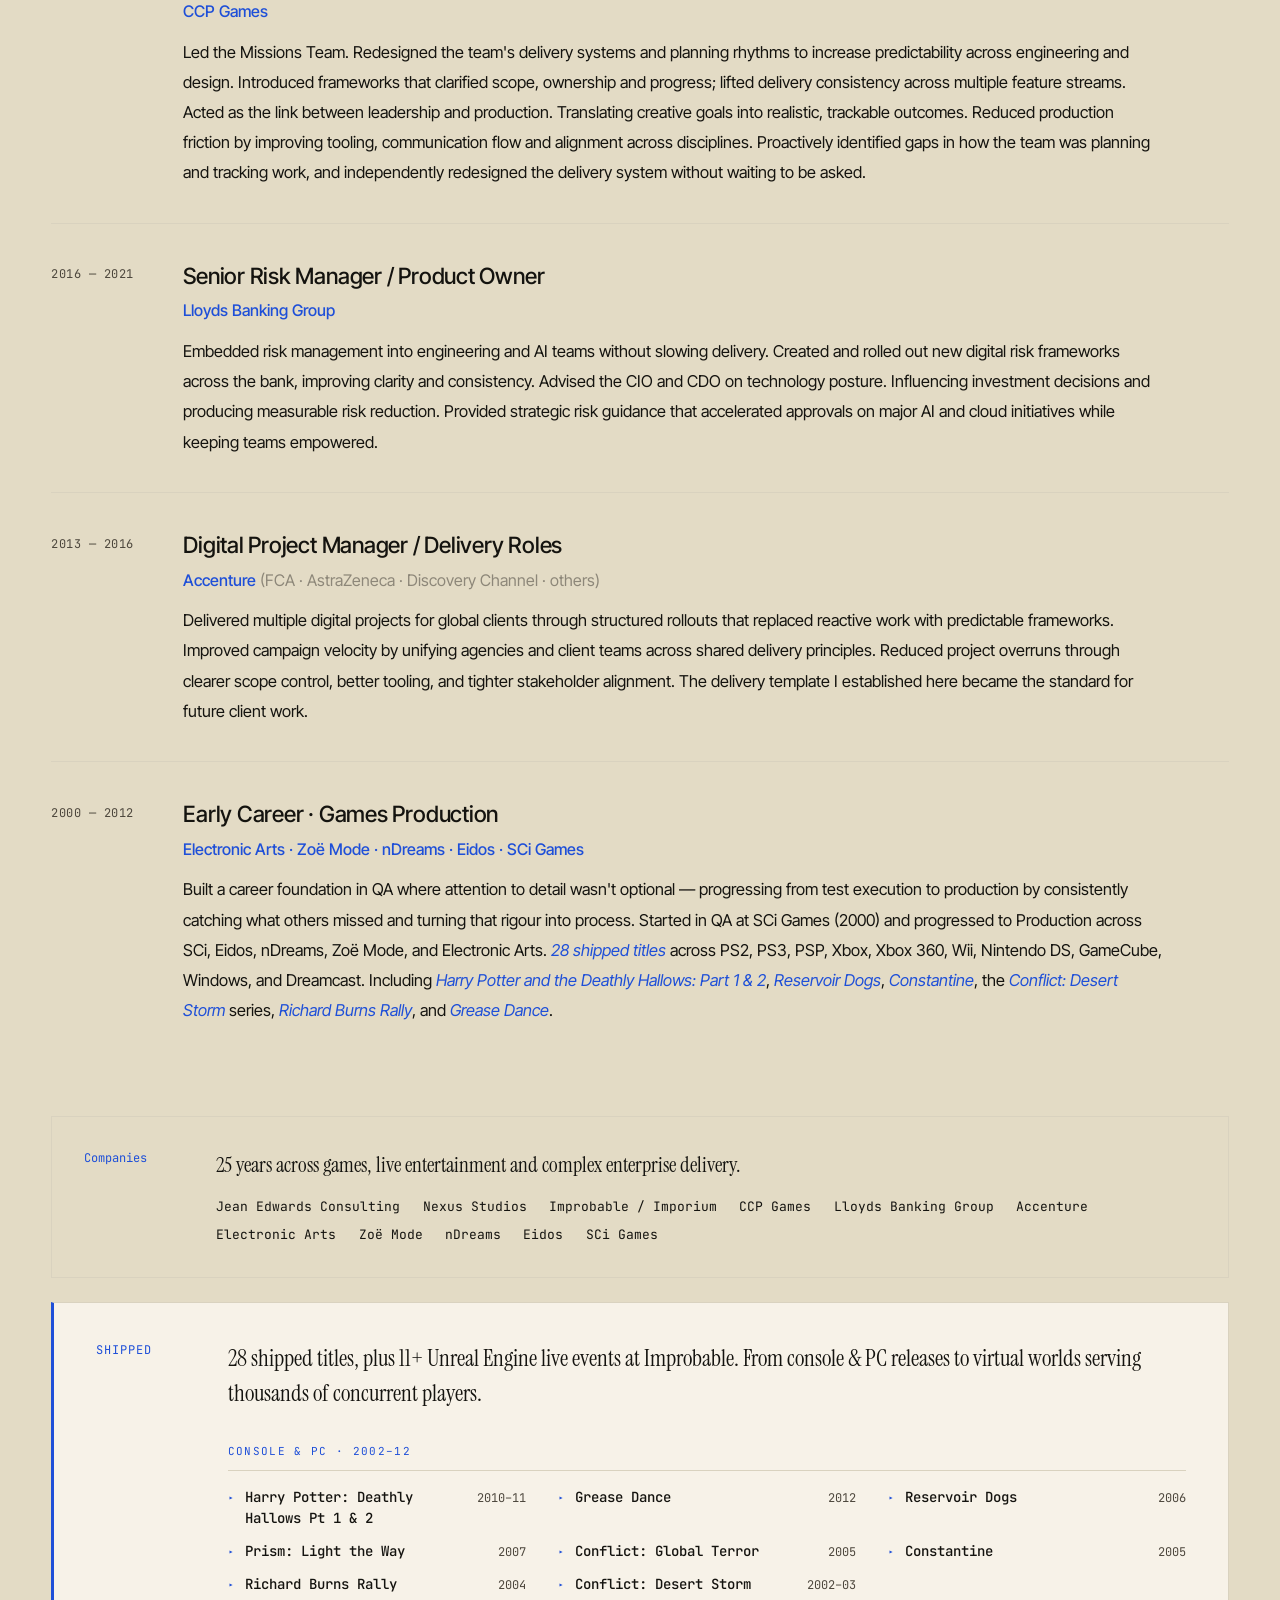
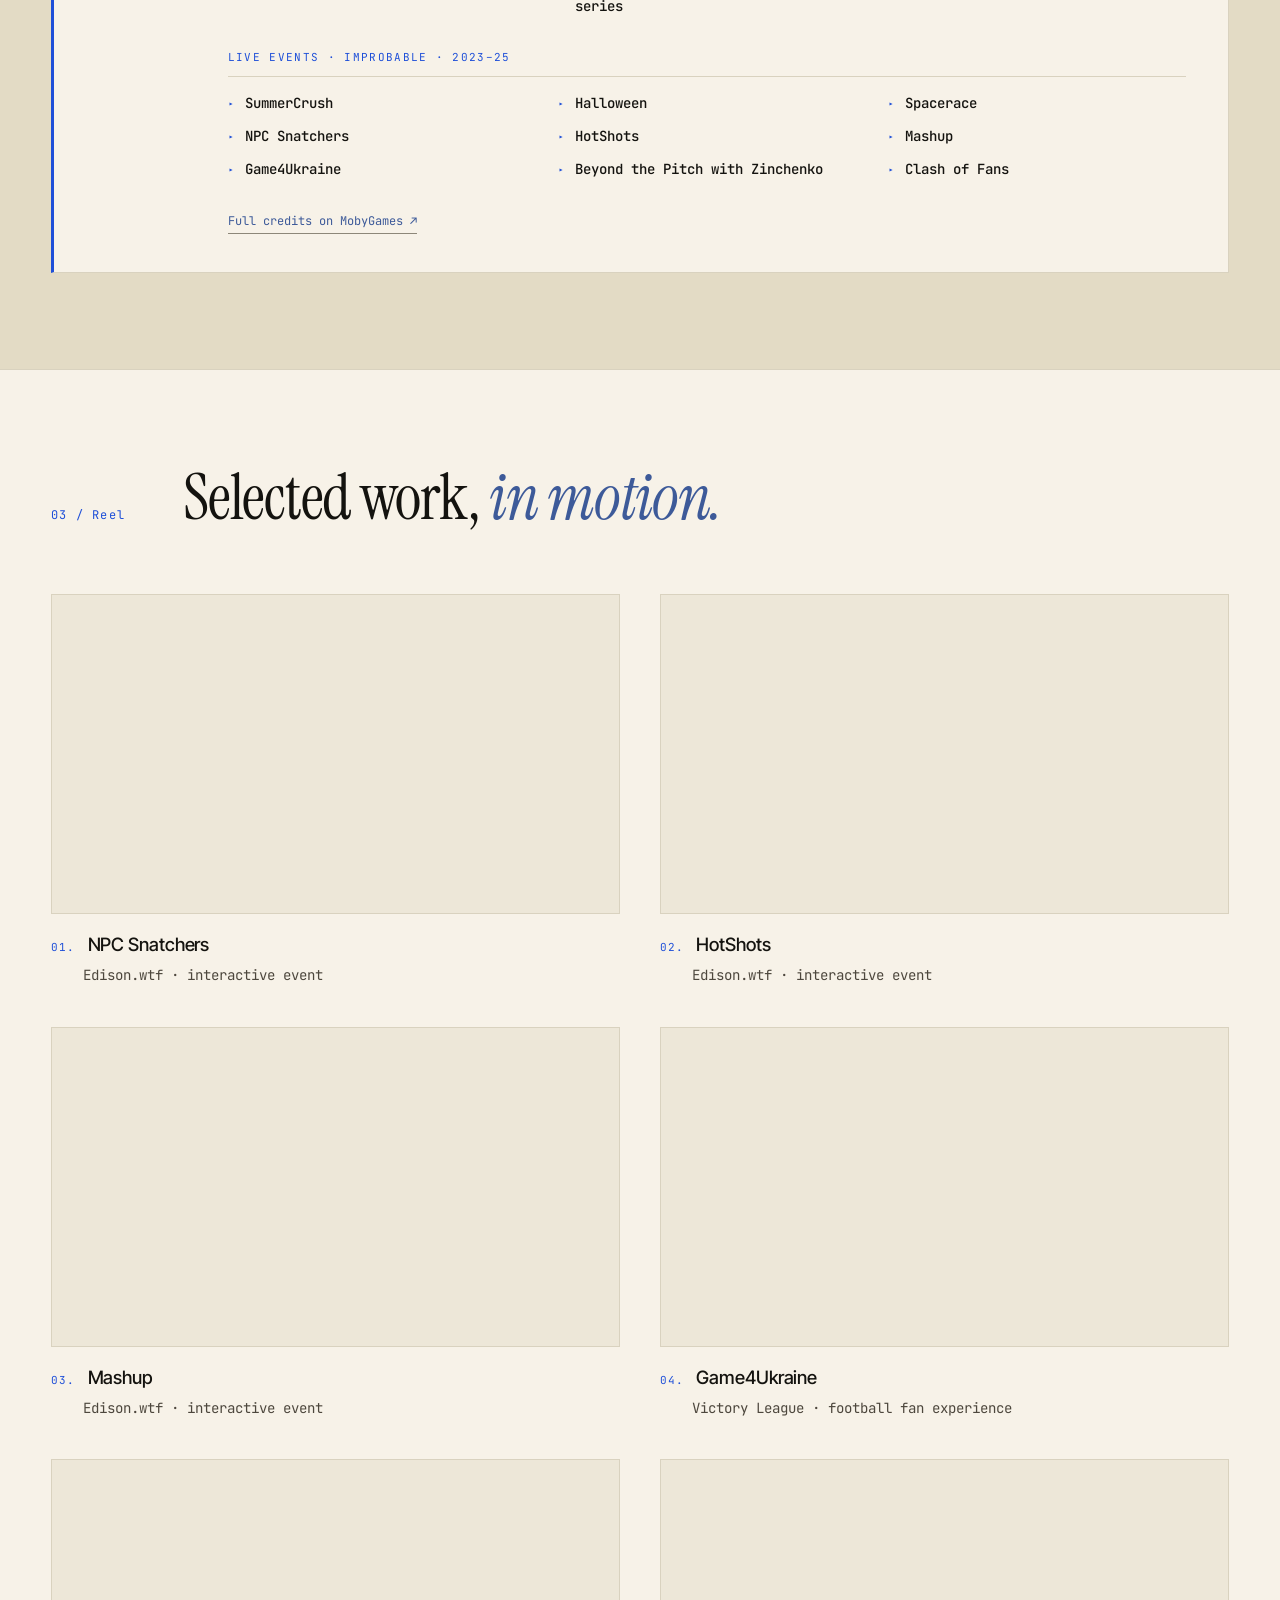
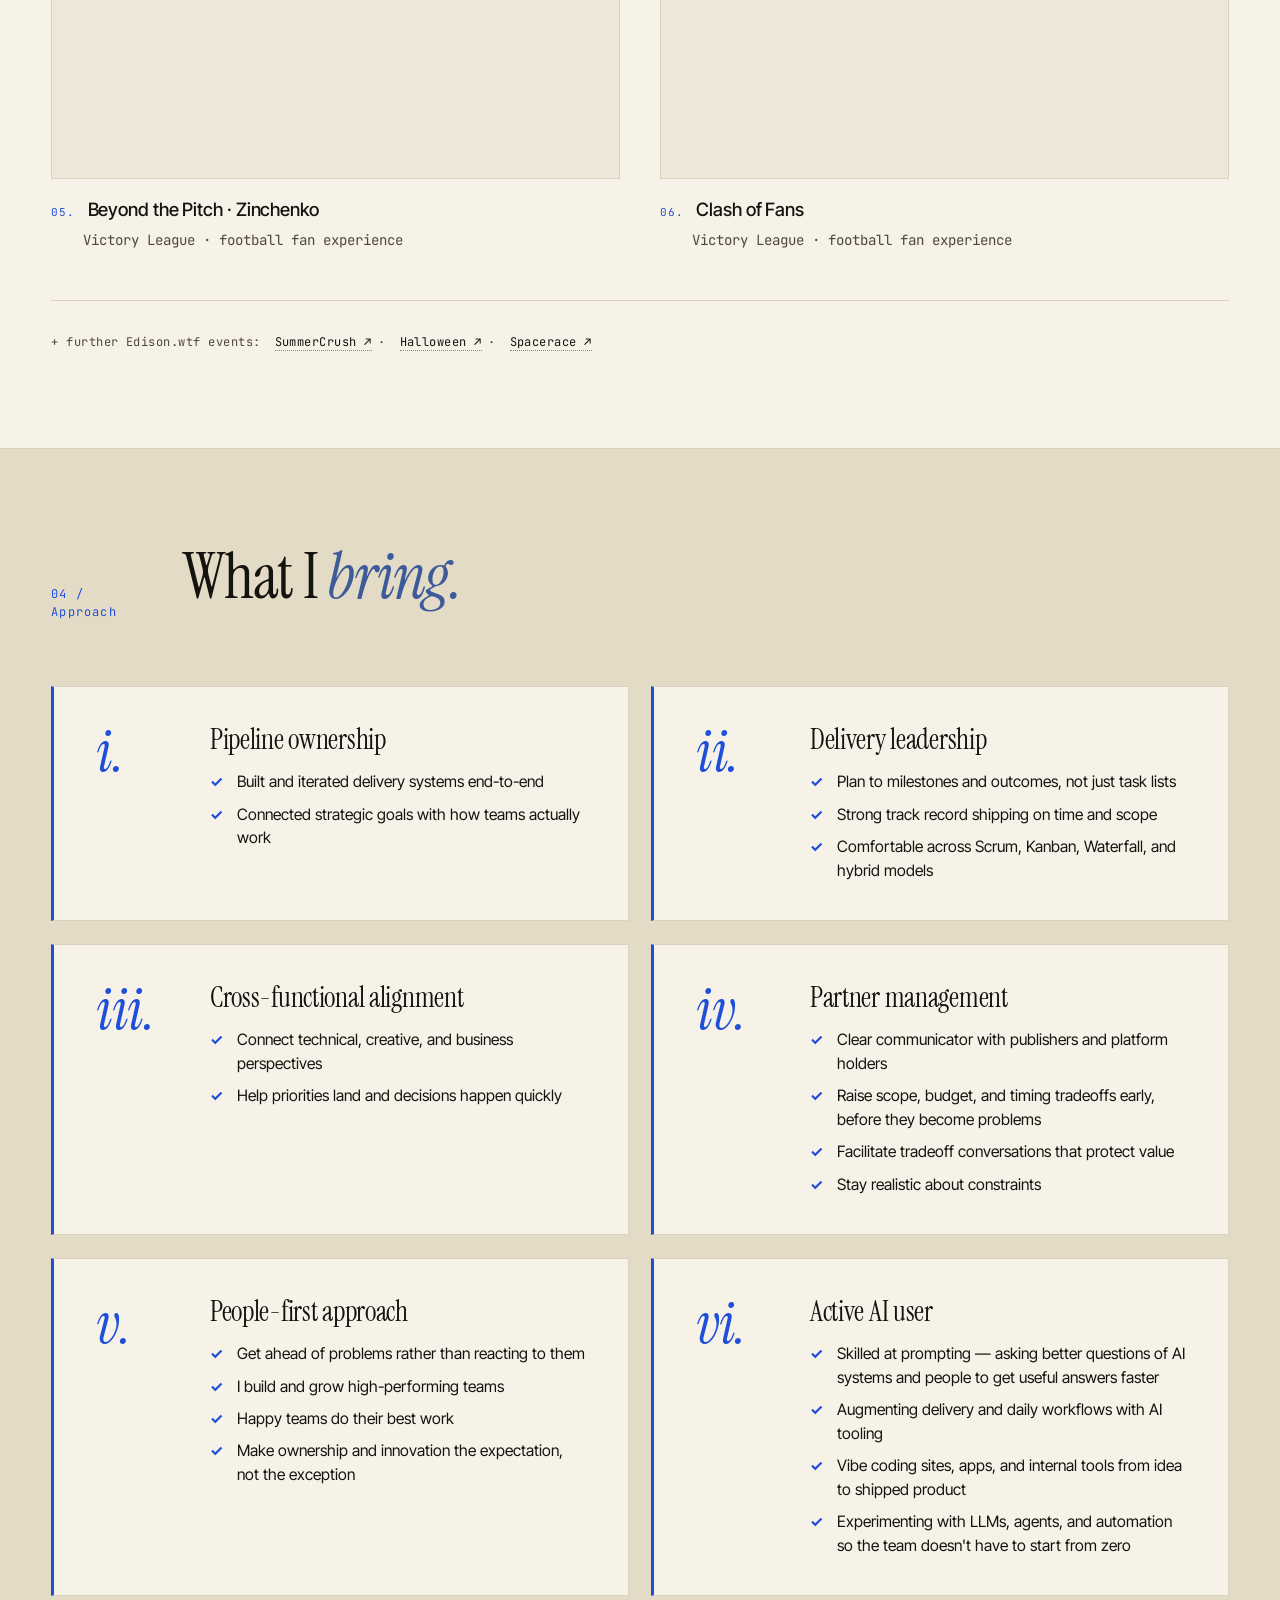
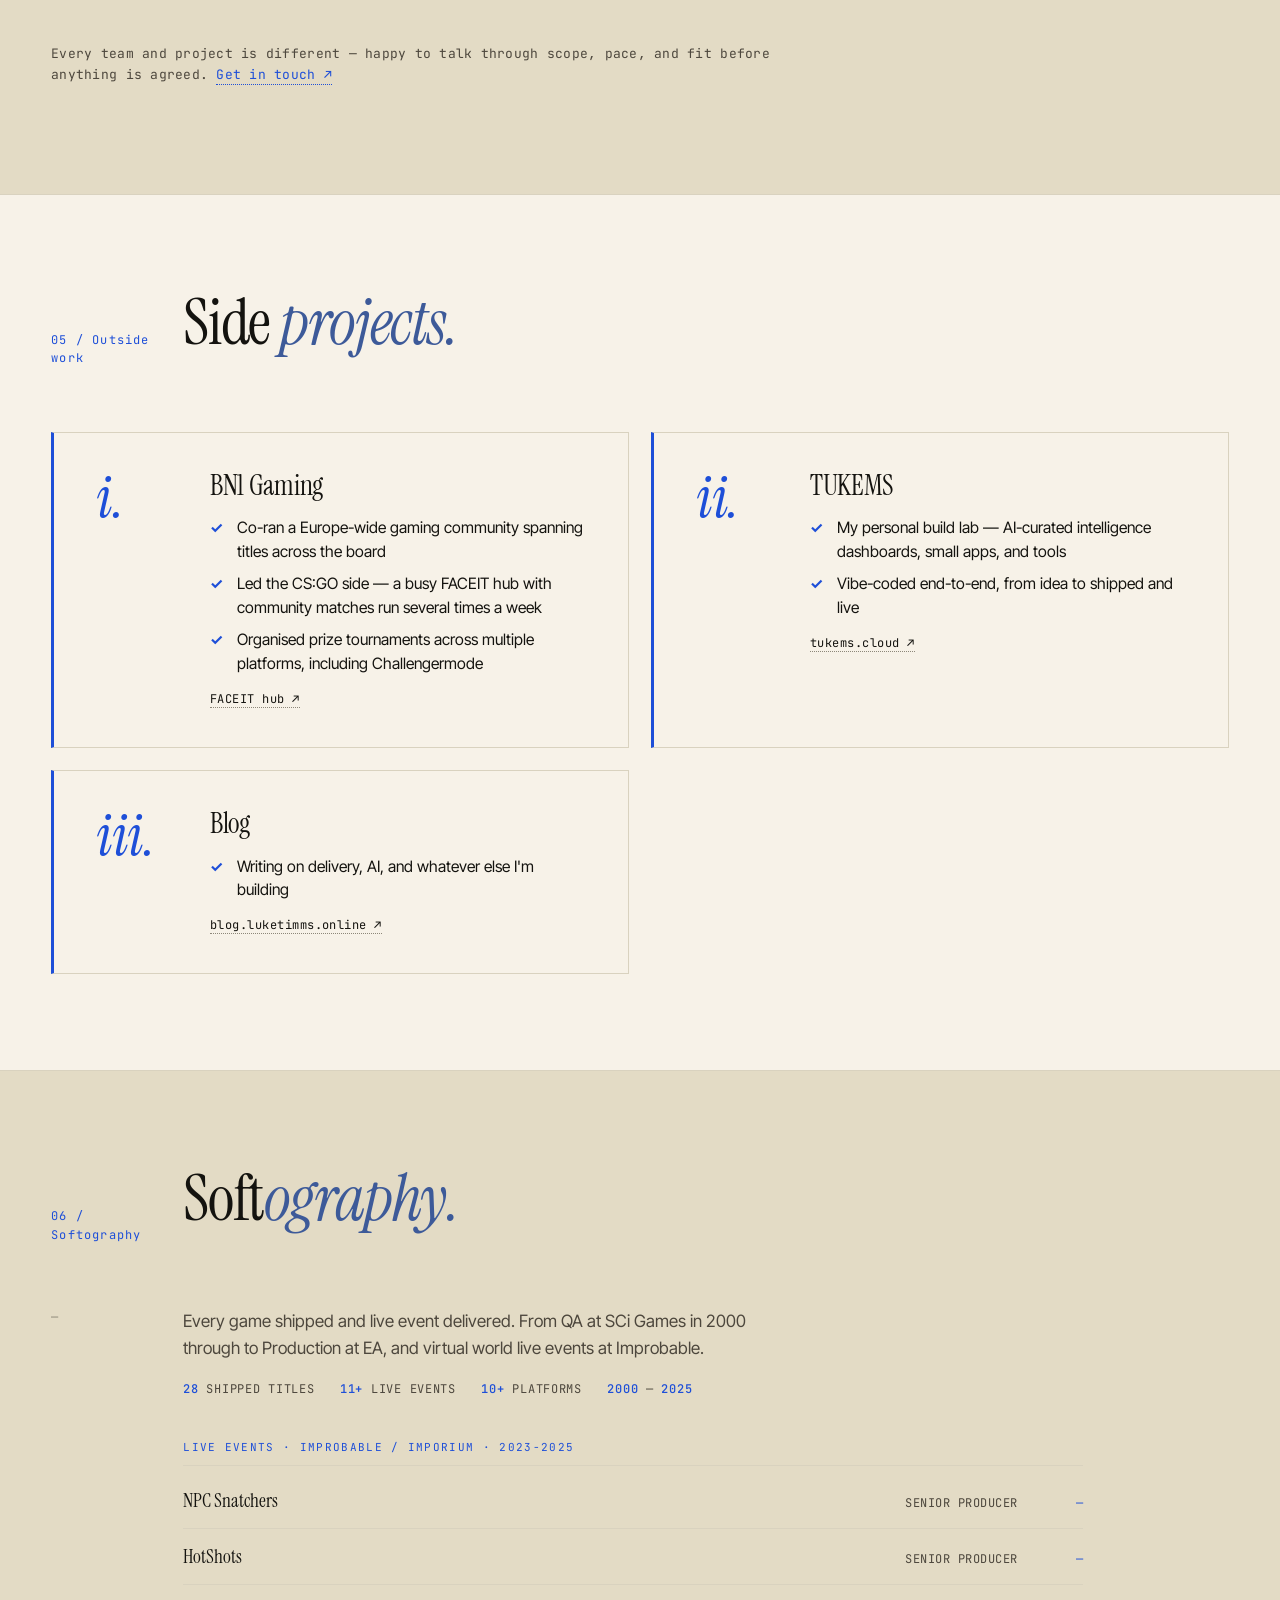
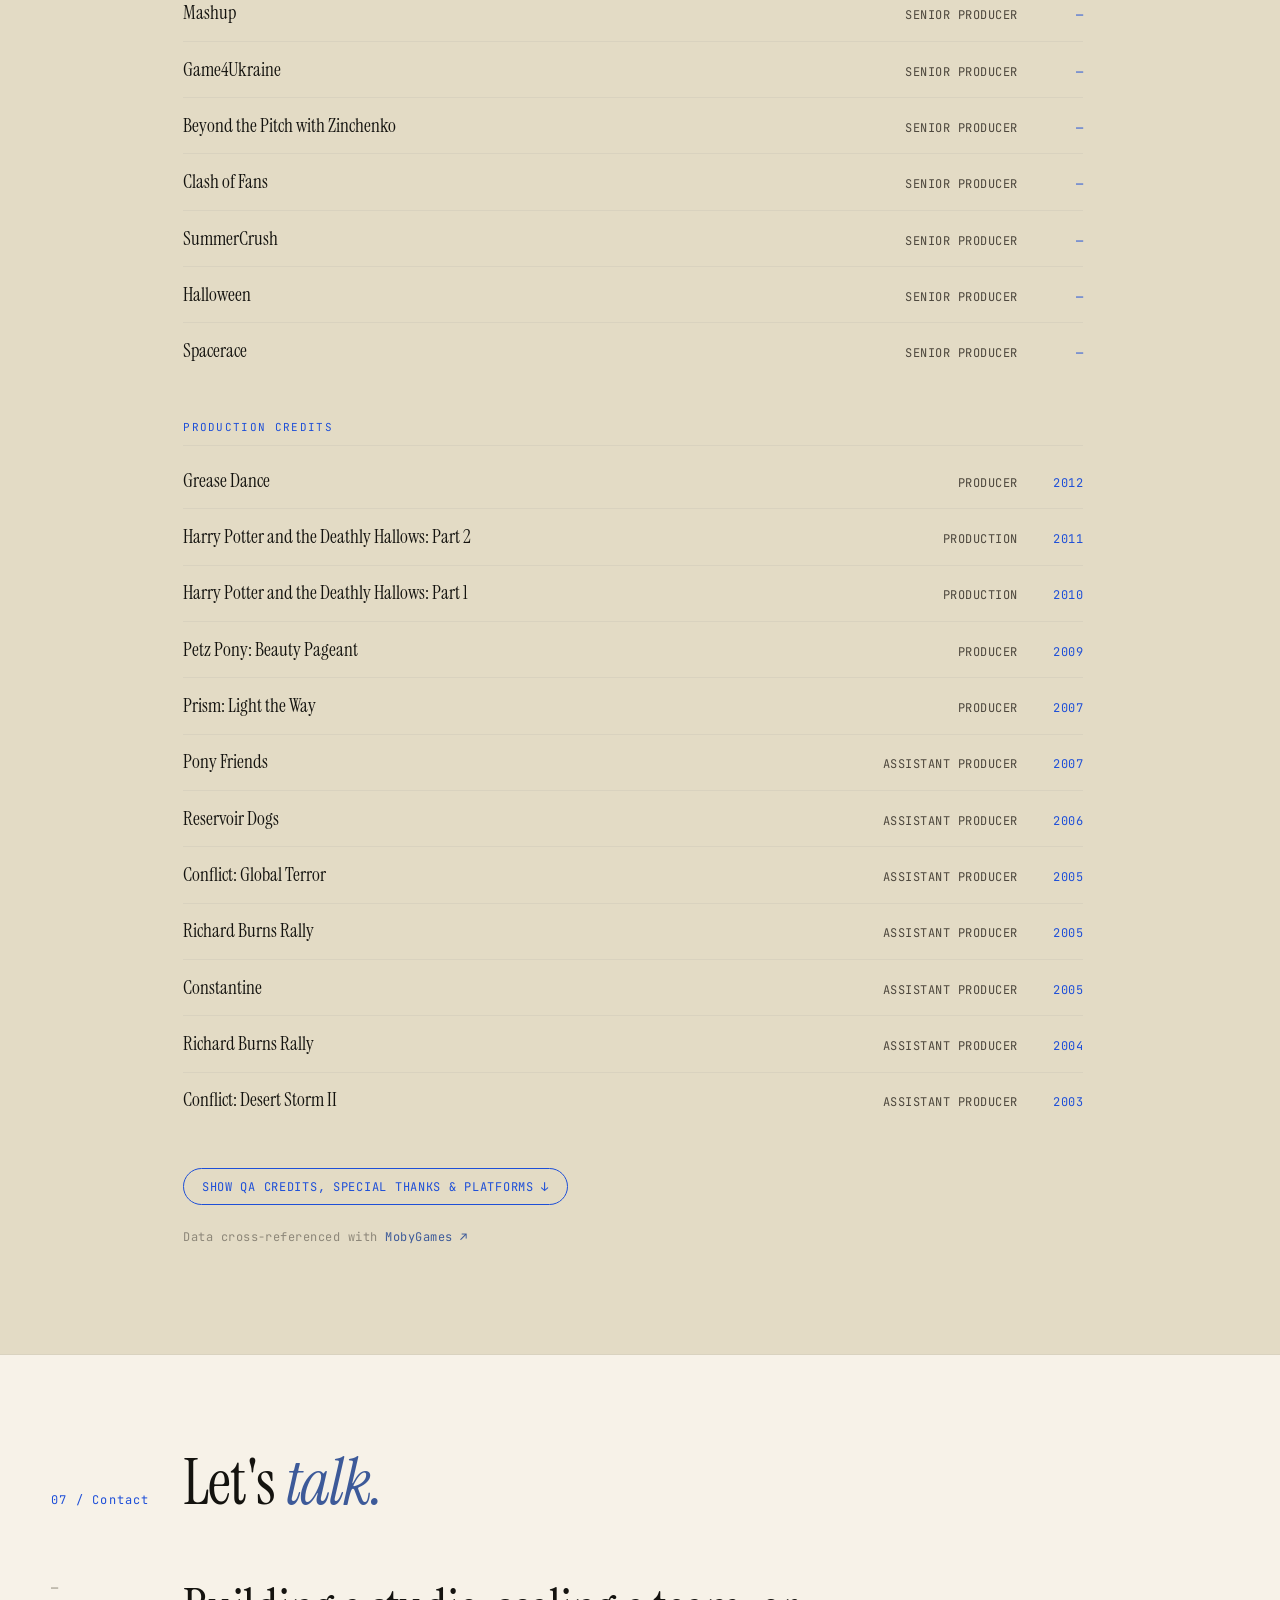
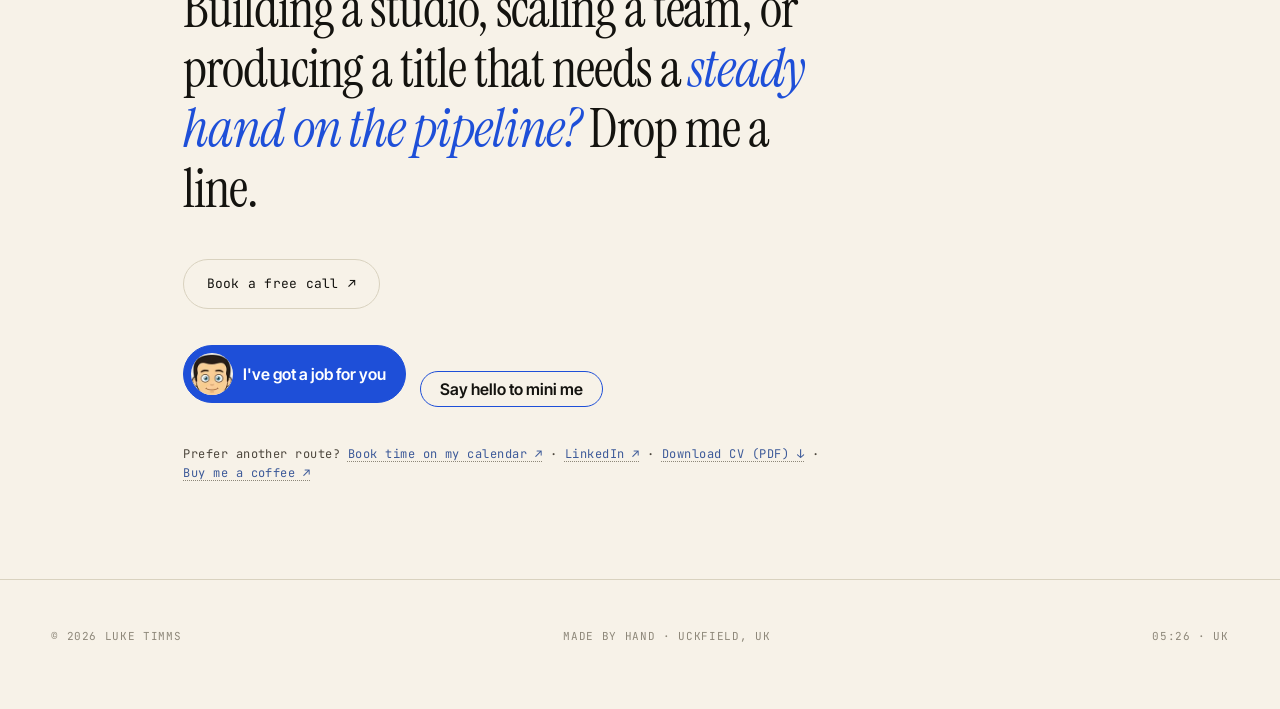
==== commit 1c0b4ee4: "Apply Modern Web Guidance across the site - Theme toggle: mirror the choice to <meta name="color-sch" ====
--- a/index.html
+++ b/index.html
@@ -3,6 +3,18 @@
 <head>
   <meta charset="UTF-8">
   <meta name="viewport" content="width=device-width, initial-scale=1">
+  <meta name="color-scheme" content="light dark">
+  <script>
+    // Apply the saved theme before first paint so there is no flash of the wrong scheme.
+    (function () {
+      var s = null;
+      try { s = localStorage.getItem('theme'); } catch (e) {}
+      if (s !== 'light' && s !== 'dark') s = null;
+      var light = s ? s === 'light' : window.matchMedia('(prefers-color-scheme: light)').matches;
+      if (light) document.documentElement.setAttribute('data-theme', 'light');
+      document.querySelector('meta[name="color-scheme"]').content = s || 'light dark';
+    })();
+  </script>
   <meta name="description" content="Luke Timms: Delivery Leader. Production pipelines, schedules, milestones, shipped titles. Based in Uckfield, England.">
   <meta name="theme-color" content="#0d0c0a">
   <title>Luke Timms · Delivery Leader · Production Pipelines · End-to-End Delivery</title>
@@ -30,6 +42,9 @@
   <link href="https://fonts.googleapis.com/css2?family=Instrument+Serif:ital@0;1&family=Inter+Tight:wght@300;400;500;600;700&family=JetBrains+Mono:wght@400;500&display=swap" rel="stylesheet">
 
   <style>
+    /* Native controls and scrollbars follow the chosen theme */
+    :root { color-scheme: dark; }
+    :root[data-theme="light"] { color-scheme: light; }
     :root {
       --bg:        #0d0c0a;
       --bg-soft:   #14130f;
@@ -777,12 +792,12 @@
     }
     .chat-fallback a {
       color: var(--accent-2);
-      text-decoration: none;
-      border-bottom: 1px dotted var(--text-mute);
-      padding-bottom: 1px;
-      transition: color 0.2s, border-color 0.2s;
-    }
-    .chat-fallback a:hover { color: var(--accent); border-bottom-color: var(--accent); }
+      text-decoration: underline dotted var(--text-mute);
+      text-decoration-thickness: 1px;
+      text-underline-offset: 3px;
+      transition: color 0.2s, text-decoration-color 0.2s;
+    }
+    .chat-fallback a:hover { color: var(--accent); text-decoration-color: var(--accent); }
 
     /* ───── Sticky top bar with nav pills ───── */
     .topbar {
@@ -1615,24 +1630,38 @@
   </footer>
 
   <script>
-    // Theme toggle — persists in localStorage; defaults to system preference
+    // Theme toggle. Follows the system setting unless the visitor overrides it.
+    // The override is kept in localStorage and mirrored to <meta name="color-scheme">.
     (function () {
       const root = document.documentElement;
-      const stored = localStorage.getItem('theme');
-      const prefersLight = window.matchMedia && window.matchMedia('(prefers-color-scheme: light)').matches;
-      const initial = stored || (prefersLight ? 'light' : 'dark');
-      if (initial === 'light') root.setAttribute('data-theme', 'light');
+      const meta = document.querySelector('meta[name="color-scheme"]');
+      const systemLight = window.matchMedia('(prefers-color-scheme: light)');
+      const read = () => {
+        try {
+          const s = localStorage.getItem('theme');
+          return s === 'light' || s === 'dark' ? s : null;
+        } catch (e) { return null; }
+      };
+      const apply = (stored) => {
+        const light = stored ? stored === 'light' : systemLight.matches;
+        if (light) root.setAttribute('data-theme', 'light');
+        else root.removeAttribute('data-theme');
+        meta.content = stored || 'light dark';
+      };
+      systemLight.addEventListener('change', () => apply(read()));
+      window.addEventListener('storage', (e) => { if (e.key === 'theme') apply(read()); });
       const btn = document.getElementById('theme-toggle');
       if (btn) {
         btn.addEventListener('click', () => {
-          const isLight = root.getAttribute('data-theme') === 'light';
-          if (isLight) {
-            root.removeAttribute('data-theme');
-            localStorage.setItem('theme', 'dark');
-          } else {
-            root.setAttribute('data-theme', 'light');
-            localStorage.setItem('theme', 'light');
-          }
+          const target = root.getAttribute('data-theme') === 'light' ? 'dark' : 'light';
+          const system = systemLight.matches ? 'light' : 'dark';
+          // Switching back to the system's own scheme clears the override.
+          const stored = target === system ? null : target;
+          try {
+            if (stored) localStorage.setItem('theme', stored);
+            else localStorage.removeItem('theme');
+          } catch (e) {}
+          apply(stored);
         });
       }
     })();
